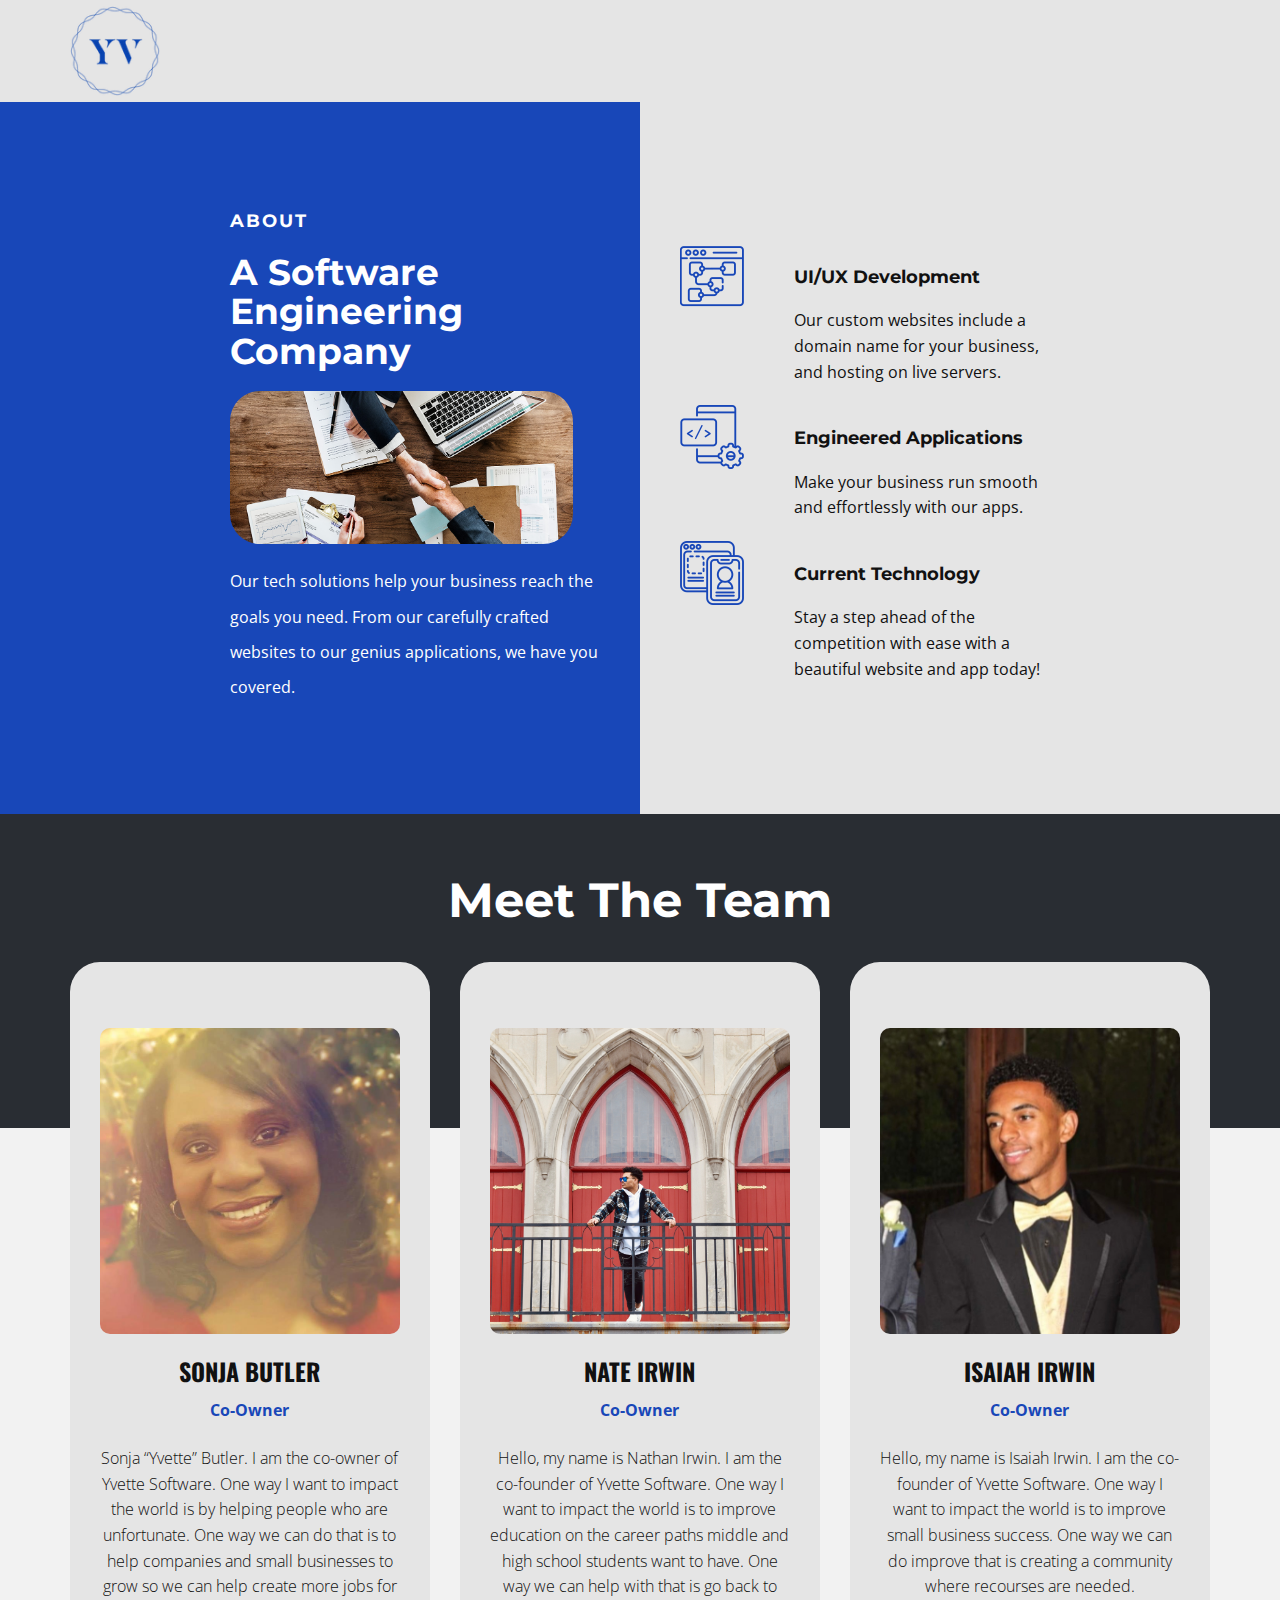
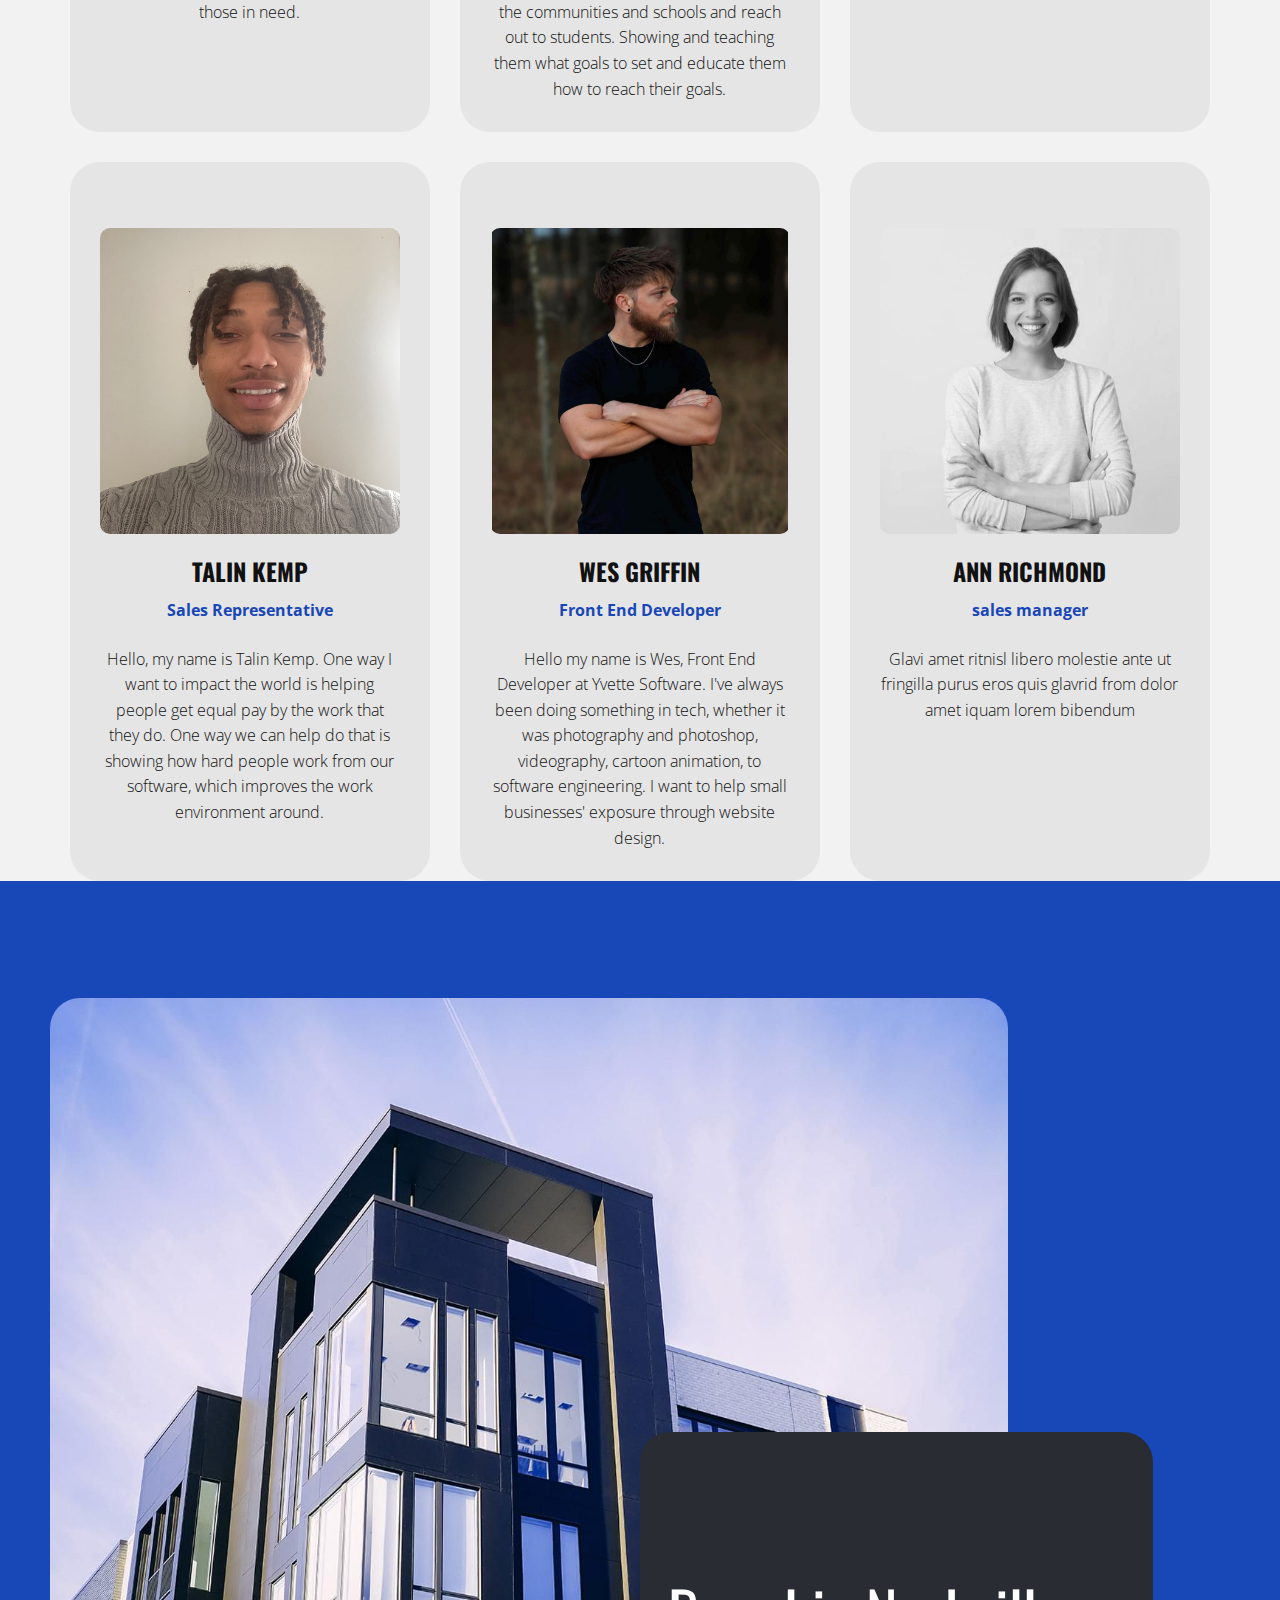
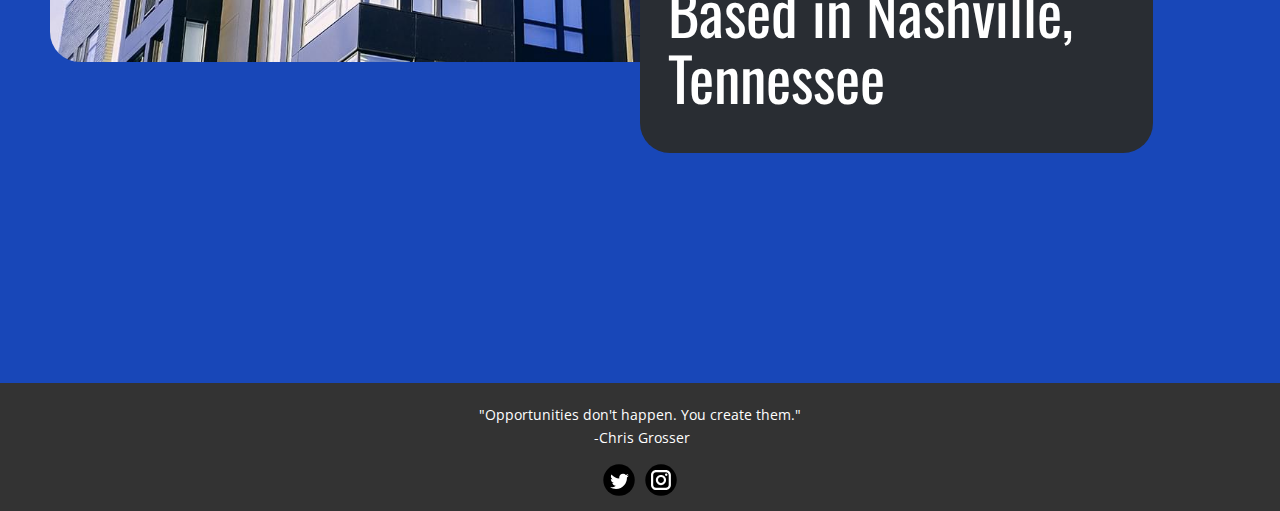
==== About.html @ 7ea48e4f "edit footer" ====
<!DOCTYPE html>
<html style="font-size: 16px" lang="en">
  <head>
    <meta name="viewport" content="width=device-width, initial-scale=1.0" />
    <meta charset="utf-8" />
    <meta
      name="keywords"
      content="01, 02, 03, 04, ​A Founder Branding Agency, Meet The Team
Our Professionals, ​How does startup funding work?, ​Your vision plus our expertise, ​Small Pricing Plan For Your Creative Business, ​Consulting Successes"
    />
    <meta name="description" content="" />
    <title>About</title>
    <link rel="stylesheet" href="nicepage.css" media="screen" />
    <link rel="stylesheet" href="About.css" media="screen" />
    <script
      class="u-script"
      type="text/javascript"
      src="jquery.js"
      defer=""
    ></script>
    <script
      class="u-script"
      type="text/javascript"
      src="nicepage.js"
      defer=""
    ></script>
    <meta name="generator" content="Nicepage 4.20.2, nicepage.com" />
    <link
      id="u-theme-google-font"
      rel="stylesheet"
      href="https://fonts.googleapis.com/css?family=Oswald:200,300,400,500,600,700|Open+Sans:300,300i,400,400i,500,500i,600,600i,700,700i,800,800i"
    />
    <link
      id="u-page-google-font"
      rel="stylesheet"
      href="https://fonts.googleapis.com/css?family=Montserrat:100,100i,200,200i,300,300i,400,400i,500,500i,600,600i,700,700i,800,800i,900,900i|Oswald:200,300,400,500,600,700"
    />

    <script type="application/ld+json">
      {
        "@context": "http://schema.org",
        "@type": "Organization",
        "name": "",
        "sameAs": [
          "https://twitter.com/yvettesoftware",
          "https://instagram.com/yvette.software"
        ]
      }
    </script>
    <meta name="theme-color" content="#1847b8" />
    <meta name="twitter:site" content="@" />
    <meta name="twitter:card" content="summary_large_image" />
    <meta name="twitter:title" content="About" />
    <meta name="twitter:description" content="" />
    <meta property="og:title" content="About" />
    <meta property="og:type" content="website" />
  </head>
  <body class="u-body u-xl-mode" data-lang="en">
    <header
      class="u-clearfix u-grey-10 u-header u-header"
      id="sec-8ac9"
      data-animation-name=""
      data-animation-duration="0"
      data-animation-delay="0"
      data-animation-direction=""
    >
      <div class="u-clearfix u-sheet u-sheet-1">
        <nav class="u-align-left u-menu u-menu-one-level u-offcanvas u-menu-1">
          <div
            class="menu-collapse"
            style="
              font-size: 1rem;
              letter-spacing: 0px;
              text-transform: uppercase;
              font-weight: 500;
            "
          >
            <a
              class="u-button-style u-custom-active-color u-custom-border u-custom-border-color u-custom-hover-color u-custom-left-right-menu-spacing u-custom-padding-bottom u-custom-text-active-color u-custom-text-color u-custom-text-hover-color u-custom-top-bottom-menu-spacing u-nav-link"
              href="#"
              style="padding: 4px 0px; font-size: calc(1em + 8px)"
            >
              <svg
                class="u-svg-link"
                preserveAspectRatio="xMidYMin slice"
                viewBox="0 0 302 302"
                style=""
              >
                <use xlink:href="#svg-5c50"></use>
              </svg>
              <svg
                xmlns="http://www.w3.org/2000/svg"
                xmlns:xlink="http://www.w3.org/1999/xlink"
                version="1.1"
                id="svg-5c50"
                x="0px"
                y="0px"
                viewBox="0 0 302 302"
                style="enable-background: new 0 0 302 302"
                xml:space="preserve"
                class="u-svg-content"
              >
                <g>
                  <rect y="36" width="302" height="30"></rect>
                  <rect y="236" width="302" height="30"></rect>
                  <rect y="136" width="302" height="30"></rect>
                </g>
                <g></g>
                <g></g>
                <g></g>
                <g></g>
                <g></g>
                <g></g>
                <g></g>
                <g></g>
                <g></g>
                <g></g>
                <g></g>
                <g></g>
                <g></g>
                <g></g>
                <g></g>
              </svg>
            </a>
          </div>
          <div class="u-custom-menu u-nav-container">
            <ul class="u-nav u-spacing-2 u-unstyled u-nav-1">
              <li class="u-nav-item">
                <a
                  class="u-active-grey-80 u-button-style u-hover-grey-90 u-nav-link u-text-active-white u-text-grey-90 u-text-hover-white"
                  href="Home.html"
                  style="padding: 10px 20px"
                  >Home</a
                >
              </li>
              <li class="u-nav-item">
                <a
                  class="u-active-grey-80 u-button-style u-hover-grey-90 u-nav-link u-text-active-white u-text-grey-90 u-text-hover-white"
                  href="About.html"
                  style="padding: 10px 20px"
                  >About</a
                >
              </li>
              <li class="u-nav-item">
                <a
                  class="u-active-grey-80 u-button-style u-hover-grey-90 u-nav-link u-text-active-white u-text-grey-90 u-text-hover-white"
                  href="Pricing.html"
                  style="padding: 10px 20px"
                  >Get Started</a
                >
              </li>
              <li class="u-nav-item">
                <a
                  class="u-active-grey-80 u-button-style u-hover-grey-90 u-nav-link u-text-active-white u-text-grey-90 u-text-hover-white"
                  href="Contact.html"
                  style="padding: 10px 20px"
                  >Contact</a
                >
              </li>
            </ul>
          </div>
          <div class="u-custom-menu u-nav-container-collapse">
            <div
              class="u-align-center u-black u-container-style u-inner-container-layout u-opacity u-opacity-95 u-sidenav"
            >
              <div class="u-inner-container-layout u-sidenav-overflow">
                <div class="u-menu-close"></div>
                <ul
                  class="u-align-center u-nav u-popupmenu-items u-unstyled u-nav-2"
                >
                  <li class="u-nav-item">
                    <a class="u-button-style u-nav-link" href="Home.html"
                      >Home</a
                    >
                  </li>
                  <li class="u-nav-item">
                    <a class="u-button-style u-nav-link" href="About.html"
                      >About</a
                    >
                  </li>
                  <li class="u-nav-item">
                    <a class="u-button-style u-nav-link" href="Pricing.html"
                      >Get Started</a
                    >
                  </li>
                  <li class="u-nav-item">
                    <a class="u-button-style u-nav-link" href="Contact.html"
                      >Contact</a
                    >
                  </li>
                </ul>
              </div>
            </div>
            <div class="u-black u-menu-overlay u-opacity u-opacity-70"></div>
          </div>
        </nav>
        <img
          class="u-image u-image-default u-preserve-proportions u-image-1"
          src="images/company-logo_150.png"
          alt=""
          data-image-width="150"
          data-image-height="150"
          data-href="Home.html"
          title="Home"
        />
      </div>
    </header>
    <section
      class="u-align-center u-clearfix u-valign-middle-xs u-section-1"
      id="sec-cb4e"
    >
      <div class="u-clearfix u-expanded-width u-layout-wrap u-layout-wrap-1">
        <div class="u-gutter-0 u-layout">
          <div class="u-layout-row">
            <div
              class="u-align-left u-container-style u-layout-cell u-palette-1-base u-size-30 u-layout-cell-1"
            >
              <div
                class="u-container-layout u-valign-middle-lg u-valign-middle-md u-valign-middle-sm u-valign-middle-xl u-container-layout-1"
              >
                <h5
                  class="u-custom-font u-font-montserrat u-text u-text-default u-text-1"
                >
                  about
                </h5>
                <h2 class="u-custom-font u-font-montserrat u-text u-text-2">
                  A Software Engineering Company
                </h2>
                <img
                  class="u-image u-image-round u-radius-30 u-image-1"
                  src="images/hgghgh.jpg"
                  alt=""
                  data-image-width="1000"
                  data-image-height="722"
                />
                <p class="u-text u-text-default u-text-3">
                  Our tech solutions help your business reach the goals you
                  need. From our carefully crafted websites to our genius
                  applications, we have you covered.
                </p>
              </div>
            </div>
            <div
              class="u-align-left u-container-style u-grey-10 u-layout-cell u-shape-rectangle u-size-30 u-layout-cell-2"
            >
              <div
                class="u-container-layout u-valign-middle u-container-layout-2"
              >
                <div class="u-expanded-width u-list u-list-1">
                  <div class="u-repeater u-repeater-1">
                    <div
                      class="u-align-left u-container-style u-list-item u-repeater-item u-shape-rectangle u-list-item-1"
                    >
                      <div
                        class="u-container-layout u-similar-container u-container-layout-3"
                      >
                        <span
                          class="u-file-icon u-icon u-text-palette-1-base u-icon-1"
                          ><img src="images/1548686-ed65bf33.png" alt=""
                        /></span>
                        <h6
                          class="u-custom-font u-font-montserrat u-text u-text-4"
                        >
                          UI/UX Development
                        </h6>
                        <p class="u-text u-text-5">
                          Our custom websites include a domain name for your
                          business, and hosting on live servers.
                        </p>
                      </div>
                    </div>
                    <div
                      class="u-align-left u-container-style u-list-item u-repeater-item u-shape-rectangle u-list-item-2"
                    >
                      <div
                        class="u-container-layout u-similar-container u-container-layout-4"
                      >
                        <span
                          class="u-file-icon u-icon u-text-palette-1-base u-icon-2"
                          ><img src="images/1688519-86ae4a21.png" alt=""
                        /></span>
                        <h6
                          class="u-custom-font u-font-montserrat u-text u-text-6"
                        >
                          Engineered Applications
                        </h6>
                        <p class="u-text u-text-7">
                          Make your business run smooth and effortlessly with
                          our apps.
                        </p>
                      </div>
                    </div>
                    <div
                      class="u-align-left u-container-style u-list-item u-repeater-item u-shape-rectangle u-list-item-3"
                    >
                      <div
                        class="u-container-layout u-similar-container u-container-layout-5"
                      >
                        <span
                          class="u-file-icon u-icon u-text-palette-1-base u-icon-3"
                          ><img src="images/4365874-80e2394f.png" alt=""
                        /></span>
                        <h6
                          class="u-custom-font u-font-montserrat u-text u-text-8"
                        >
                          Current Technology
                        </h6>
                        <p class="u-text u-text-9">
                          Stay a step ahead of the competition with ease with a
                          beautiful website and app today!
                        </p>
                      </div>
                    </div>
                  </div>
                </div>
              </div>
            </div>
          </div>
        </div>
      </div>
    </section>
    <section
      class="u-align-center u-clearfix u-grey-5 u-section-2"
      id="carousel_2aaf"
    >
      <div
        class="u-expanded-width u-palette-5-dark-3 u-shape u-shape-rectangle u-shape-1"
      ></div>
      <h2
        class="u-custom-font u-font-montserrat u-text u-text-body-alt-color u-text-default u-text-1"
      >
        Meet The Team<br />
      </h2>
      <div class="u-list u-list-1">
        <div class="u-repeater u-repeater-1">
          <div
            class="u-align-center u-container-style u-grey-10 u-list-item u-radius-30 u-repeater-item u-shape-round u-list-item-1"
          >
            <div
              class="u-container-layout u-similar-container u-container-layout-1"
            >
              <img
                alt=""
                class="u-expanded-width u-image u-image-round u-radius-10 u-image-1"
                data-image-width="779"
                data-image-height="887"
                src="images/IMG_0289.jpg"
              />
              <h3
                class="u-custom-font u-font-oswald u-text u-text-2"
                data-animation-name=""
                data-animation-duration="0"
                data-animation-delay="0"
                data-animation-direction=""
              >
                Sonja Butler
              </h3>
              <p class="u-text u-text-palette-1-base u-text-3">Co-Owner</p>
              <p class="u-text u-text-4">
                Sonja “Yvette” Butler. I am the co-owner of Yvette Software. One
                way I want to impact the world is by helping people who are
                unfortunate. One way we can do that is to help companies and
                small businesses to grow so we can help create more jobs for
                those in need.
              </p>
            </div>
          </div>
          <div
            class="u-align-center u-container-style u-grey-10 u-list-item u-radius-30 u-repeater-item u-shape-round u-list-item-2"
          >
            <div
              class="u-container-layout u-similar-container u-container-layout-2"
            >
              <img
                alt=""
                class="u-expanded-width u-image u-image-round u-radius-10 u-image-2"
                src="images/AR1_0730_Original.jpeg"
                data-image-width="4636"
                data-image-height="3998"
              />
              <h3
                class="u-custom-font u-font-oswald u-text u-text-5"
                data-animation-name=""
                data-animation-duration="0"
                data-animation-delay="0"
                data-animation-direction=""
              >
                Nate irwin
              </h3>
              <p class="u-text u-text-palette-1-base u-text-6">Co-Owner</p>
              <p class="u-text u-text-7">
                Hello, my name is Nathan Irwin. I am the co-founder of Yvette
                Software. One way I want to impact the world is to improve
                education on the career paths middle and high school students
                want to have. One way we can help with that is go back to the
                communities and schools and reach out to students. Showing and
                teaching them what goals to set and educate them how to reach
                their goals.
              </p>
            </div>
          </div>
          <div
            class="u-align-center u-container-style u-grey-10 u-list-item u-radius-30 u-repeater-item u-shape-round u-list-item-3"
          >
            <div
              class="u-container-layout u-similar-container u-container-layout-3"
            >
              <img
                alt=""
                class="u-expanded-width u-image u-image-round u-radius-10 u-image-3"
                src="images/IMG_7979.jpeg"
                data-image-width="640"
                data-image-height="678"
              />
              <h3
                class="u-custom-font u-font-oswald u-text u-text-8"
                data-animation-name=""
                data-animation-duration="0"
                data-animation-delay="0"
                data-animation-direction=""
              >
                Isaiah Irwin
              </h3>
              <p class="u-text u-text-palette-1-base u-text-9">Co-Owner</p>
              <p class="u-text u-text-10">
                Hello, my name is Isaiah Irwin. I am the co-founder of Yvette
                Software. One way I want to impact the world is to improve small
                business success. One way we can do improve that is creating a
                community where recourses are needed.
              </p>
            </div>
          </div>
          <div
            class="u-align-center u-container-style u-grey-10 u-list-item u-radius-30 u-repeater-item u-shape-round u-list-item-4"
          >
            <div
              class="u-container-layout u-similar-container u-container-layout-4"
            >
              <img
                alt=""
                class="u-expanded-width u-image u-image-round u-radius-10 u-image-4"
                data-image-width="2316"
                data-image-height="3088"
                src="images/IMG_1972.jpeg"
              />
              <h3
                class="u-custom-font u-font-oswald u-text u-text-11"
                data-animation-name=""
                data-animation-duration="0"
                data-animation-delay="0"
                data-animation-direction=""
              >
                Talin Kemp
              </h3>
              <p class="u-text u-text-palette-1-base u-text-12">
                Sales Representative
              </p>
              <p class="u-text u-text-13">
                Hello, my name is Talin Kemp. One way I want to impact the world
                is helping people get equal pay by the work that they do. One
                way we can help do that is showing how hard people work from our
                software, which improves the work environment around.
              </p>
            </div>
          </div>
          <div
            class="u-align-center u-container-style u-grey-10 u-list-item u-radius-30 u-repeater-item u-shape-round u-list-item-5"
          >
            <div
              class="u-container-layout u-similar-container u-container-layout-5"
            >
              <img
                alt=""
                class="u-expanded-width u-image u-image-contain u-image-round u-radius-10 u-image-5"
                src="images/IMG_8141.jpg"
                data-image-width="1048"
                data-image-height="1080"
              />
              <h3
                class="u-custom-font u-font-oswald u-text u-text-14"
                data-animation-name=""
                data-animation-duration="0"
                data-animation-delay="0"
                data-animation-direction=""
              >
                Wes Griffin
              </h3>
              <p class="u-text u-text-palette-1-base u-text-15">
                Front End Developer
              </p>
              <p class="u-text u-text-16">
                Hello my name is Wes, Front End Developer at Yvette Software.
                I've always<br />
                been doing something in tech, whether it was photography and
                photoshop,<br />
                videography, cartoon animation, to software engineering. I want
                to help small businesses' exposure through website design.
              </p>
            </div>
          </div>
          <div
            class="u-align-center u-container-style u-grey-10 u-list-item u-radius-30 u-repeater-item u-shape-round u-list-item-6"
          >
            <div
              class="u-container-layout u-similar-container u-container-layout-6"
            >
              <img
                alt=""
                class="u-expanded-width u-image u-image-round u-radius-10 u-image-6"
                src="images/fff.jpg"
                data-image-width="404"
                data-image-height="404"
              />
              <h3
                class="u-custom-font u-font-oswald u-text u-text-17"
                data-animation-name=""
                data-animation-duration="0"
                data-animation-delay="0"
                data-animation-direction=""
              >
                Ann Richmond
              </h3>
              <p class="u-text u-text-palette-1-base u-text-18">
                sales manager
              </p>
              <p class="u-text u-text-19">
                Glavi amet ritnisl libero molestie ante ut fringilla purus eros
                quis glavrid from dolor amet iquam lorem bibendum
              </p>
            </div>
          </div>
        </div>
      </div>
    </section>
    <section
      class="u-clearfix u-palette-1-base u-valign-middle-xs u-section-3"
      id="carousel_7715"
    >
      <div
        class="u-expanded-width u-palette-1-base u-shape u-shape-rectangle u-shape-1"
      ></div>
      <img
        src="images/rrer.jpg"
        class="u-align-left u-image u-image-round u-radius-30 u-image-1"
        data-image-width="1350"
        data-image-height="900"
      />
      <div
        class="u-align-left u-container-style u-group u-palette-5-dark-3 u-radius-30 u-shape-round u-group-1"
      >
        <div class="u-container-layout u-container-layout-1">
          <h2 class="u-text u-text-1">Based in Nashville, Tennessee</h2>
        </div>
      </div>
    </section>

    <footer
      class="u-align-center u-clearfix u-footer u-grey-80"
      id="sec-60e0"
      data-animation-name=""
      data-animation-duration="0"
      data-animation-delay="0"
      data-animation-direction=""
    >
      <div class="u-clearfix u-sheet u-sheet-1">
        <p
          class="u-align-center-xl u-small-text u-text u-text-variant u-text-1"
        >
          "Opportunities don't happen. You create them."<br />&nbsp;-Chris
          Grosser
        </p>
        <div
          class="u-align-center u-social-icons u-spacing-10 u-social-icons-1"
        >
          <a
            class="u-social-url"
            title="twitter"
            target="_blank"
            href="https://twitter.com/yvettesoftware"
            ><span
              class="u-icon u-social-icon u-social-twitter u-text-black u-icon-1"
              ><svg
                class="u-svg-link"
                preserveAspectRatio="xMidYMin slice"
                viewBox="0 0 112 112"
                style=""
              >
                <use xlink:href="#svg-52f8"></use></svg
              ><svg
                class="u-svg-content"
                viewBox="0 0 112 112"
                x="0"
                y="0"
                id="svg-52f8"
              >
                <circle
                  fill="currentColor"
                  class="st0"
                  cx="56.1"
                  cy="56.1"
                  r="55"
                ></circle>
                <path
                  fill="#FFFFFF"
                  d="M83.8,47.3c0,0.6,0,1.2,0,1.7c0,17.7-13.5,38.2-38.2,38.2C38,87.2,31,85,25,81.2c1,0.1,2.1,0.2,3.2,0.2
c6.3,0,12.1-2.1,16.7-5.7c-5.9-0.1-10.8-4-12.5-9.3c0.8,0.2,1.7,0.2,2.5,0.2c1.2,0,2.4-0.2,3.5-0.5c-6.1-1.2-10.8-6.7-10.8-13.1
c0-0.1,0-0.1,0-0.2c1.8,1,3.9,1.6,6.1,1.7c-3.6-2.4-6-6.5-6-11.2c0-2.5,0.7-4.8,1.8-6.7c6.6,8.1,16.5,13.5,27.6,14
c-0.2-1-0.3-2-0.3-3.1c0-7.4,6-13.4,13.4-13.4c3.9,0,7.3,1.6,9.8,4.2c3.1-0.6,5.9-1.7,8.5-3.3c-1,3.1-3.1,5.8-5.9,7.4
c2.7-0.3,5.3-1,7.7-2.1C88.7,43,86.4,45.4,83.8,47.3z"
                ></path></svg
            ></span>
          </a>
          <a
            class="u-social-url"
            title="instagram"
            target="_blank"
            href="https://instagram.com/yvette.software"
            ><span
              class="u-icon u-social-icon u-social-instagram u-text-black u-icon-2"
              ><svg
                class="u-svg-link"
                preserveAspectRatio="xMidYMin slice"
                viewBox="0 0 112 112"
                style=""
              >
                <use xlink:href="#svg-cacc"></use></svg
              ><svg
                class="u-svg-content"
                viewBox="0 0 112 112"
                x="0"
                y="0"
                id="svg-cacc"
              >
                <circle fill="currentColor" cx="56.1" cy="56.1" r="55"></circle>
                <path
                  fill="#FFFFFF"
                  d="M55.9,38.2c-9.9,0-17.9,8-17.9,17.9C38,66,46,74,55.9,74c9.9,0,17.9-8,17.9-17.9C73.8,46.2,65.8,38.2,55.9,38.2
z M55.9,66.4c-5.7,0-10.3-4.6-10.3-10.3c-0.1-5.7,4.6-10.3,10.3-10.3c5.7,0,10.3,4.6,10.3,10.3C66.2,61.8,61.6,66.4,55.9,66.4z"
                ></path>
                <path
                  fill="#FFFFFF"
                  d="M74.3,33.5c-2.3,0-4.2,1.9-4.2,4.2s1.9,4.2,4.2,4.2s4.2-1.9,4.2-4.2S76.6,33.5,74.3,33.5z"
                ></path>
                <path
                  fill="#FFFFFF"
                  d="M73.1,21.3H38.6c-9.7,0-17.5,7.9-17.5,17.5v34.5c0,9.7,7.9,17.6,17.5,17.6h34.5c9.7,0,17.5-7.9,17.5-17.5V38.8
C90.6,29.1,82.7,21.3,73.1,21.3z M83,73.3c0,5.5-4.5,9.9-9.9,9.9H38.6c-5.5,0-9.9-4.5-9.9-9.9V38.8c0-5.5,4.5-9.9,9.9-9.9h34.5
c5.5,0,9.9,4.5,9.9,9.9V73.3z"
                ></path></svg
            ></span>
          </a>
        </div>
      </div>
    </footer>
  </body>
</html>
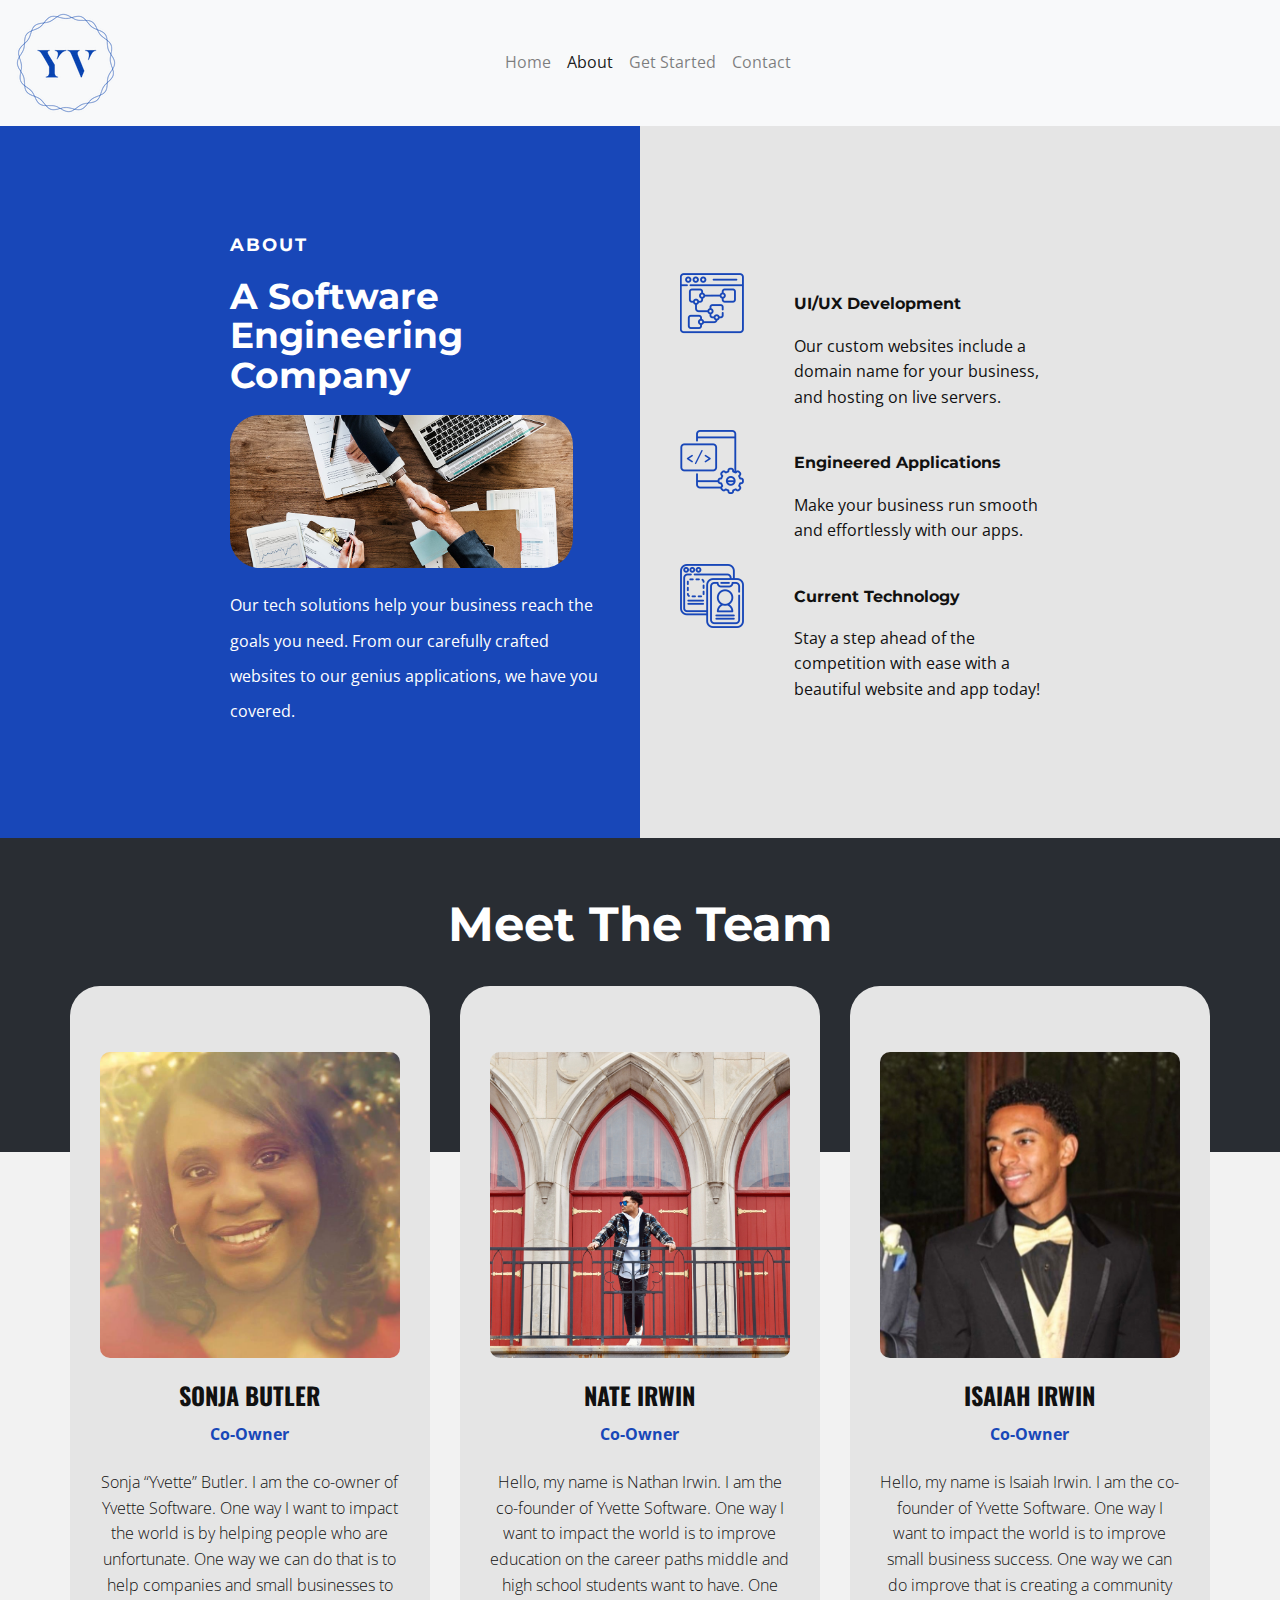
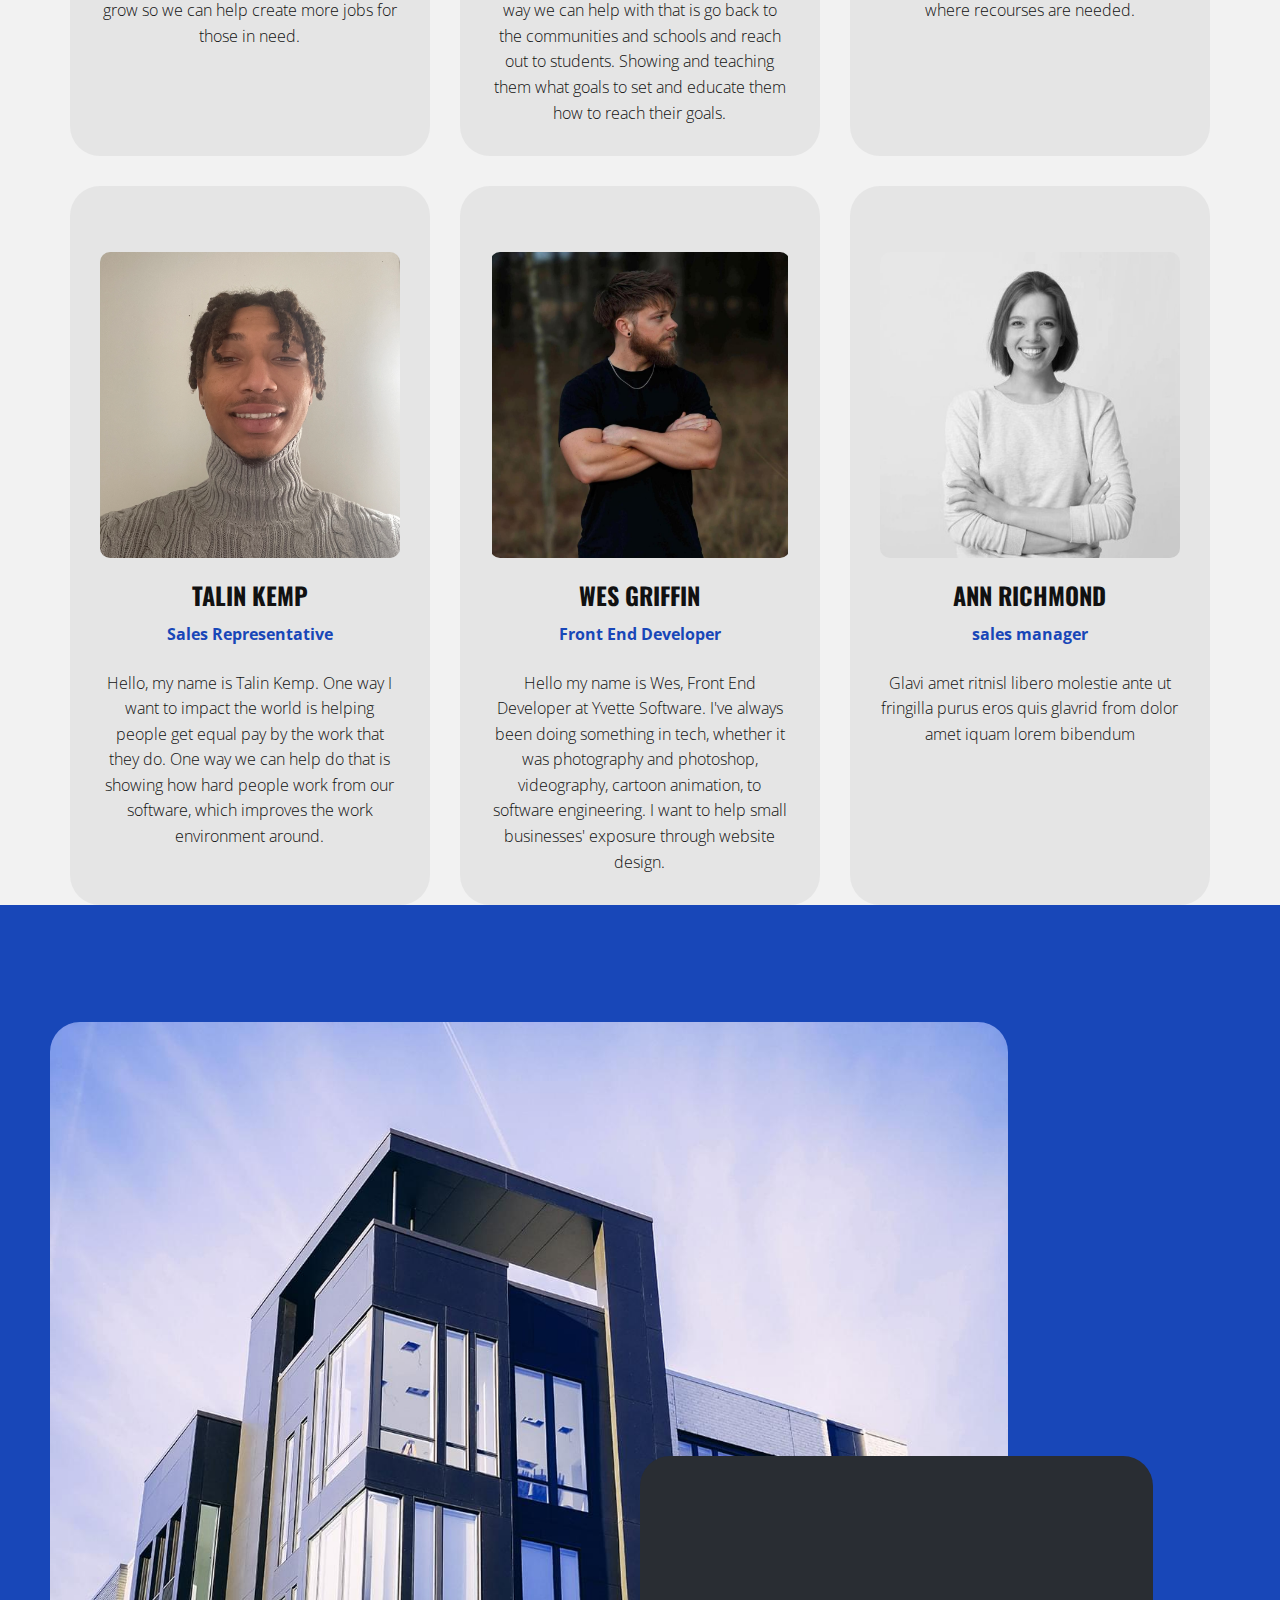
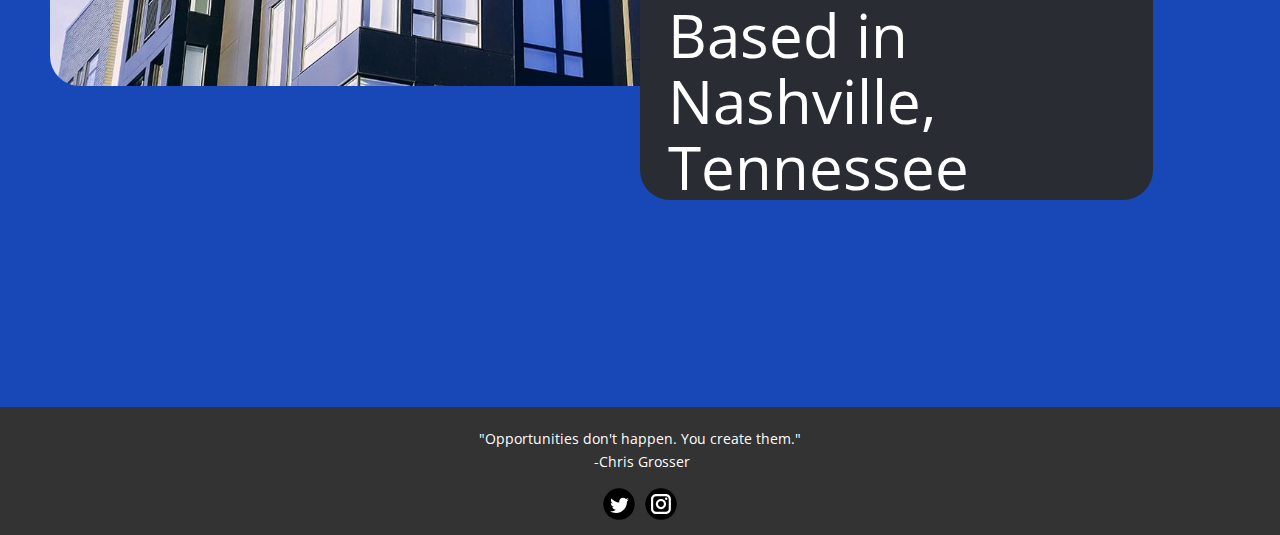
==== commit af5a9004: "navbar" ====
--- a/About.html
+++ b/About.html
@@ -54,157 +54,42 @@
     <meta name="twitter:description" content="" />
     <meta property="og:title" content="About" />
     <meta property="og:type" content="website" />
+    <link
+      rel="stylesheet"
+      href="https://cdn.jsdelivr.net/npm/bootstrap@4.0.0/dist/css/bootstrap.min.css"
+      integrity="sha384-Gn5384xqQ1aoWXA+058RXPxPg6fy4IWvTNh0E263XmFcJlSAwiGgFAW/dAiS6JXm"
+      crossorigin="anonymous"
+    />
   </head>
   <body class="u-body u-xl-mode" data-lang="en">
-    <header
-      class="u-clearfix u-grey-10 u-header u-header"
-      id="sec-8ac9"
-      data-animation-name=""
-      data-animation-duration="0"
-      data-animation-delay="0"
-      data-animation-direction=""
-    >
-      <div class="u-clearfix u-sheet u-sheet-1">
-        <nav class="u-align-left u-menu u-menu-one-level u-offcanvas u-menu-1">
-          <div
-            class="menu-collapse"
-            style="
-              font-size: 1rem;
-              letter-spacing: 0px;
-              text-transform: uppercase;
-              font-weight: 500;
-            "
-          >
-            <a
-              class="u-button-style u-custom-active-color u-custom-border u-custom-border-color u-custom-hover-color u-custom-left-right-menu-spacing u-custom-padding-bottom u-custom-text-active-color u-custom-text-color u-custom-text-hover-color u-custom-top-bottom-menu-spacing u-nav-link"
-              href="#"
-              style="padding: 4px 0px; font-size: calc(1em + 8px)"
-            >
-              <svg
-                class="u-svg-link"
-                preserveAspectRatio="xMidYMin slice"
-                viewBox="0 0 302 302"
-                style=""
-              >
-                <use xlink:href="#svg-5c50"></use>
-              </svg>
-              <svg
-                xmlns="http://www.w3.org/2000/svg"
-                xmlns:xlink="http://www.w3.org/1999/xlink"
-                version="1.1"
-                id="svg-5c50"
-                x="0px"
-                y="0px"
-                viewBox="0 0 302 302"
-                style="enable-background: new 0 0 302 302"
-                xml:space="preserve"
-                class="u-svg-content"
-              >
-                <g>
-                  <rect y="36" width="302" height="30"></rect>
-                  <rect y="236" width="302" height="30"></rect>
-                  <rect y="136" width="302" height="30"></rect>
-                </g>
-                <g></g>
-                <g></g>
-                <g></g>
-                <g></g>
-                <g></g>
-                <g></g>
-                <g></g>
-                <g></g>
-                <g></g>
-                <g></g>
-                <g></g>
-                <g></g>
-                <g></g>
-                <g></g>
-                <g></g>
-              </svg>
-            </a>
-          </div>
-          <div class="u-custom-menu u-nav-container">
-            <ul class="u-nav u-spacing-2 u-unstyled u-nav-1">
-              <li class="u-nav-item">
-                <a
-                  class="u-active-grey-80 u-button-style u-hover-grey-90 u-nav-link u-text-active-white u-text-grey-90 u-text-hover-white"
-                  href="Home.html"
-                  style="padding: 10px 20px"
-                  >Home</a
-                >
-              </li>
-              <li class="u-nav-item">
-                <a
-                  class="u-active-grey-80 u-button-style u-hover-grey-90 u-nav-link u-text-active-white u-text-grey-90 u-text-hover-white"
-                  href="About.html"
-                  style="padding: 10px 20px"
-                  >About</a
-                >
-              </li>
-              <li class="u-nav-item">
-                <a
-                  class="u-active-grey-80 u-button-style u-hover-grey-90 u-nav-link u-text-active-white u-text-grey-90 u-text-hover-white"
-                  href="Pricing.html"
-                  style="padding: 10px 20px"
-                  >Get Started</a
-                >
-              </li>
-              <li class="u-nav-item">
-                <a
-                  class="u-active-grey-80 u-button-style u-hover-grey-90 u-nav-link u-text-active-white u-text-grey-90 u-text-hover-white"
-                  href="Contact.html"
-                  style="padding: 10px 20px"
-                  >Contact</a
-                >
-              </li>
-            </ul>
-          </div>
-          <div class="u-custom-menu u-nav-container-collapse">
-            <div
-              class="u-align-center u-black u-container-style u-inner-container-layout u-opacity u-opacity-95 u-sidenav"
-            >
-              <div class="u-inner-container-layout u-sidenav-overflow">
-                <div class="u-menu-close"></div>
-                <ul
-                  class="u-align-center u-nav u-popupmenu-items u-unstyled u-nav-2"
-                >
-                  <li class="u-nav-item">
-                    <a class="u-button-style u-nav-link" href="Home.html"
-                      >Home</a
-                    >
-                  </li>
-                  <li class="u-nav-item">
-                    <a class="u-button-style u-nav-link" href="About.html"
-                      >About</a
-                    >
-                  </li>
-                  <li class="u-nav-item">
-                    <a class="u-button-style u-nav-link" href="Pricing.html"
-                      >Get Started</a
-                    >
-                  </li>
-                  <li class="u-nav-item">
-                    <a class="u-button-style u-nav-link" href="Contact.html"
-                      >Contact</a
-                    >
-                  </li>
-                </ul>
-              </div>
-            </div>
-            <div class="u-black u-menu-overlay u-opacity u-opacity-70"></div>
-          </div>
-        </nav>
-        <img
-          class="u-image u-image-default u-preserve-proportions u-image-1"
-          src="images/company-logo_150.png"
-          alt=""
-          data-image-width="150"
-          data-image-height="150"
-          data-href="Home.html"
-          title="Home"
-        />
+    <nav class="navbar navbar-expand-lg navbar-light bg-light">
+      <a class="navbar-brand" href="#"
+        ><img src="images/company-logo_150.png"
+      /></a>
+      <button
+        class="navbar-toggler"
+        type="button"
+        data-toggle="collapse"
+        data-target="#navbarNavAltMarkup"
+        aria-controls="navbarNavAltMarkup"
+        aria-expanded="false"
+        aria-label="Toggle navigation"
+      >
+        <span class="navbar-toggler-icon"></span>
+      </button>
+      <div
+        class="collapse navbar-collapse justify-content-md-center"
+        id="navbarNavAltMarkup"
+        style="margin-right: 100px"
+      >
+        <div class="navbar-nav">
+          <a class="nav-item nav-link" href="./Home.html">Home</a>
+          <a class="nav-item nav-link active" href="./About.html">About</a>
+          <a class="nav-item nav-link" href="./Pricing.html">Get Started</a>
+          <a class="nav-item nav-link" href="./Contact.html">Contact</a>
+        </div>
       </div>
-    </header>
+    </nav>
     <section
       class="u-align-center u-clearfix u-valign-middle-xs u-section-1"
       id="sec-cb4e"
@@ -652,5 +537,20 @@
         </div>
       </div>
     </footer>
+    <script
+      src="https://code.jquery.com/jquery-3.2.1.slim.min.js"
+      integrity="sha384-KJ3o2DKtIkvYIK3UENzmM7KCkRr/rE9/Qpg6aAZGJwFDMVNA/GpGFF93hXpG5KkN"
+      crossorigin="anonymous"
+    ></script>
+    <script
+      src="https://cdn.jsdelivr.net/npm/popper.js@1.12.9/dist/umd/popper.min.js"
+      integrity="sha384-ApNbgh9B+Y1QKtv3Rn7W3mgPxhU9K/ScQsAP7hUibX39j7fakFPskvXusvfa0b4Q"
+      crossorigin="anonymous"
+    ></script>
+    <script
+      src="https://cdn.jsdelivr.net/npm/bootstrap@4.0.0/dist/js/bootstrap.min.js"
+      integrity="sha384-JZR6Spejh4U02d8jOt6vLEHfe/JQGiRRSQQxSfFWpi1MquVdAyjUar5+76PVCmYl"
+      crossorigin="anonymous"
+    ></script>
   </body>
 </html>
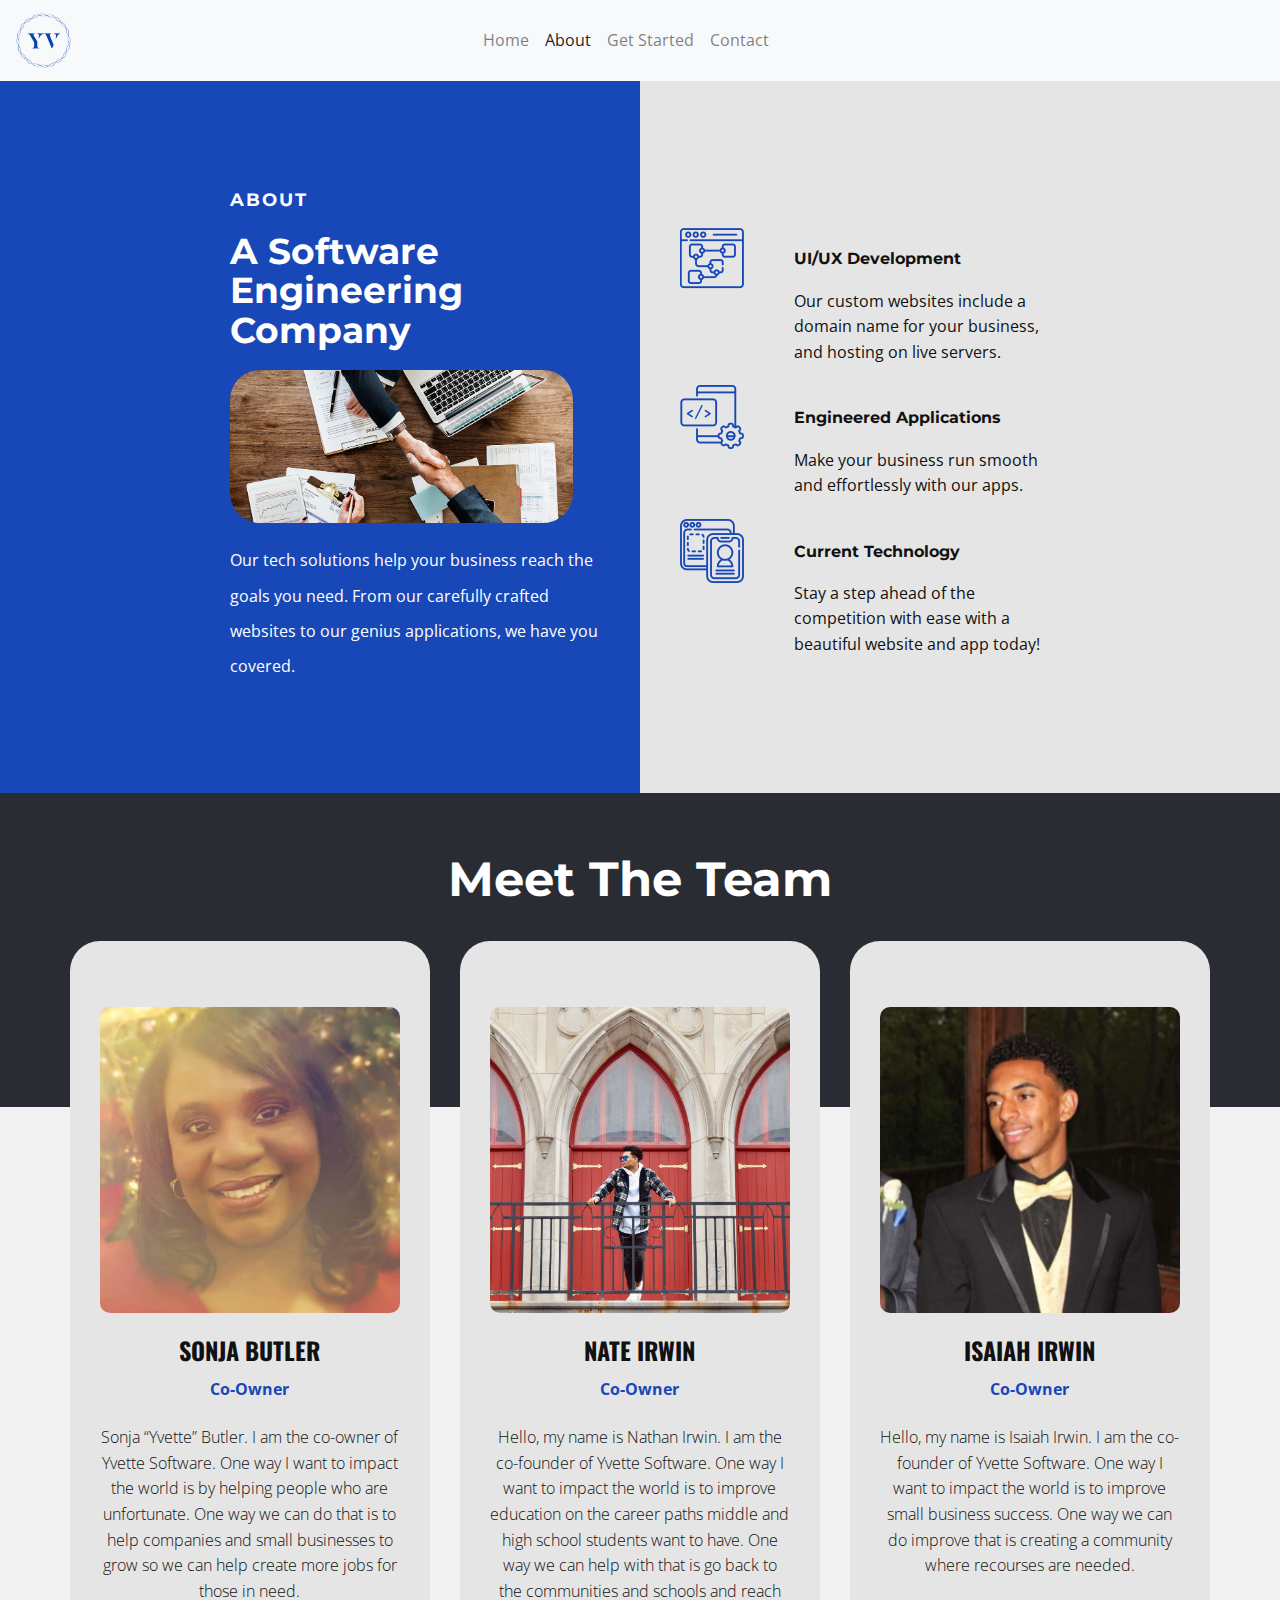
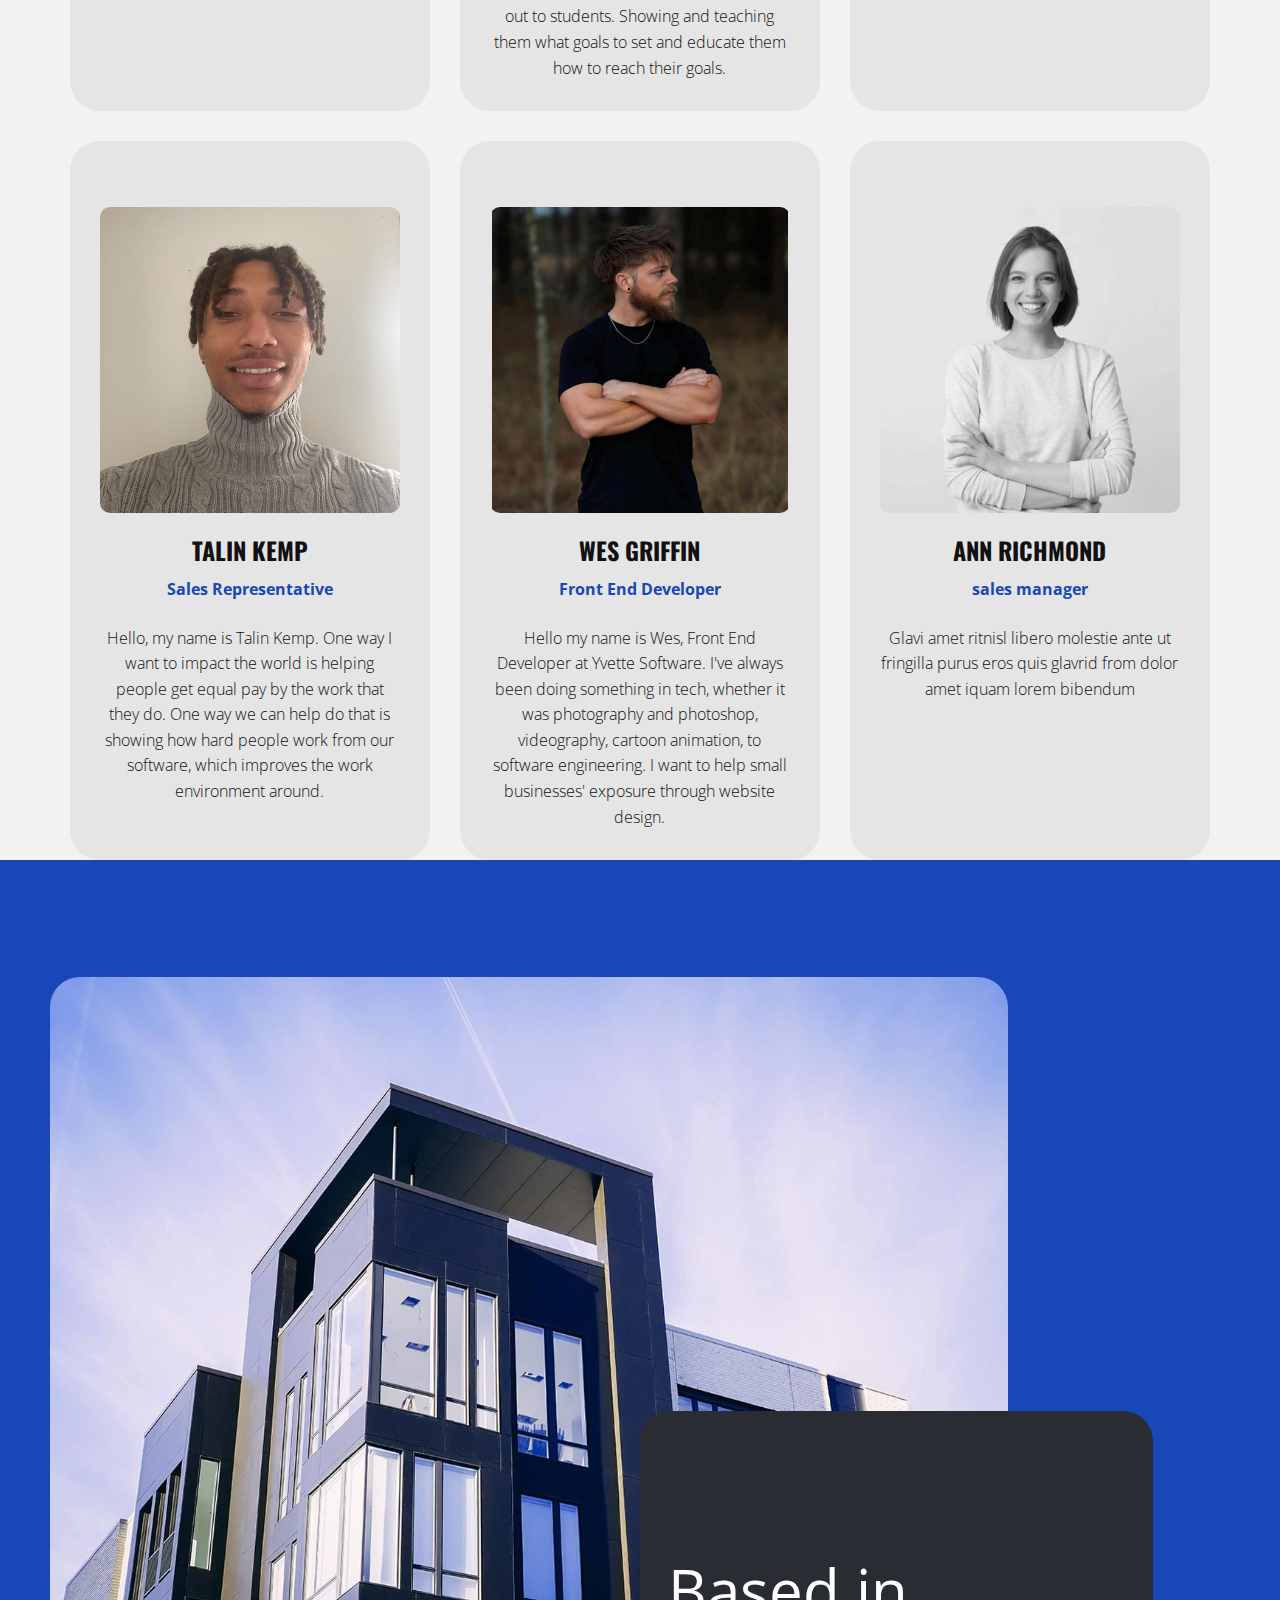
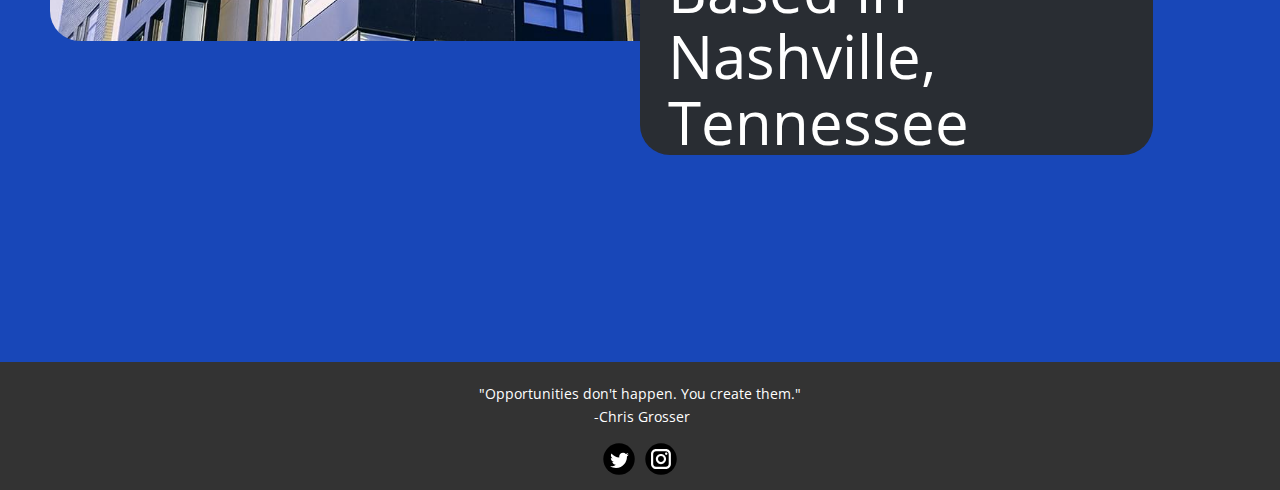
==== commit 18dbc857: "smaller nav logo" ====
--- a/About.html
+++ b/About.html
@@ -63,8 +63,8 @@
   </head>
   <body class="u-body u-xl-mode" data-lang="en">
     <nav class="navbar navbar-expand-lg navbar-light bg-light">
-      <a class="navbar-brand" href="#"
-        ><img src="images/company-logo_150.png"
+      <a class="navbar-brand" href="./Home.html"
+        ><img src="images/company-logo_150.png" style="width: 55px"
       /></a>
       <button
         class="navbar-toggler"
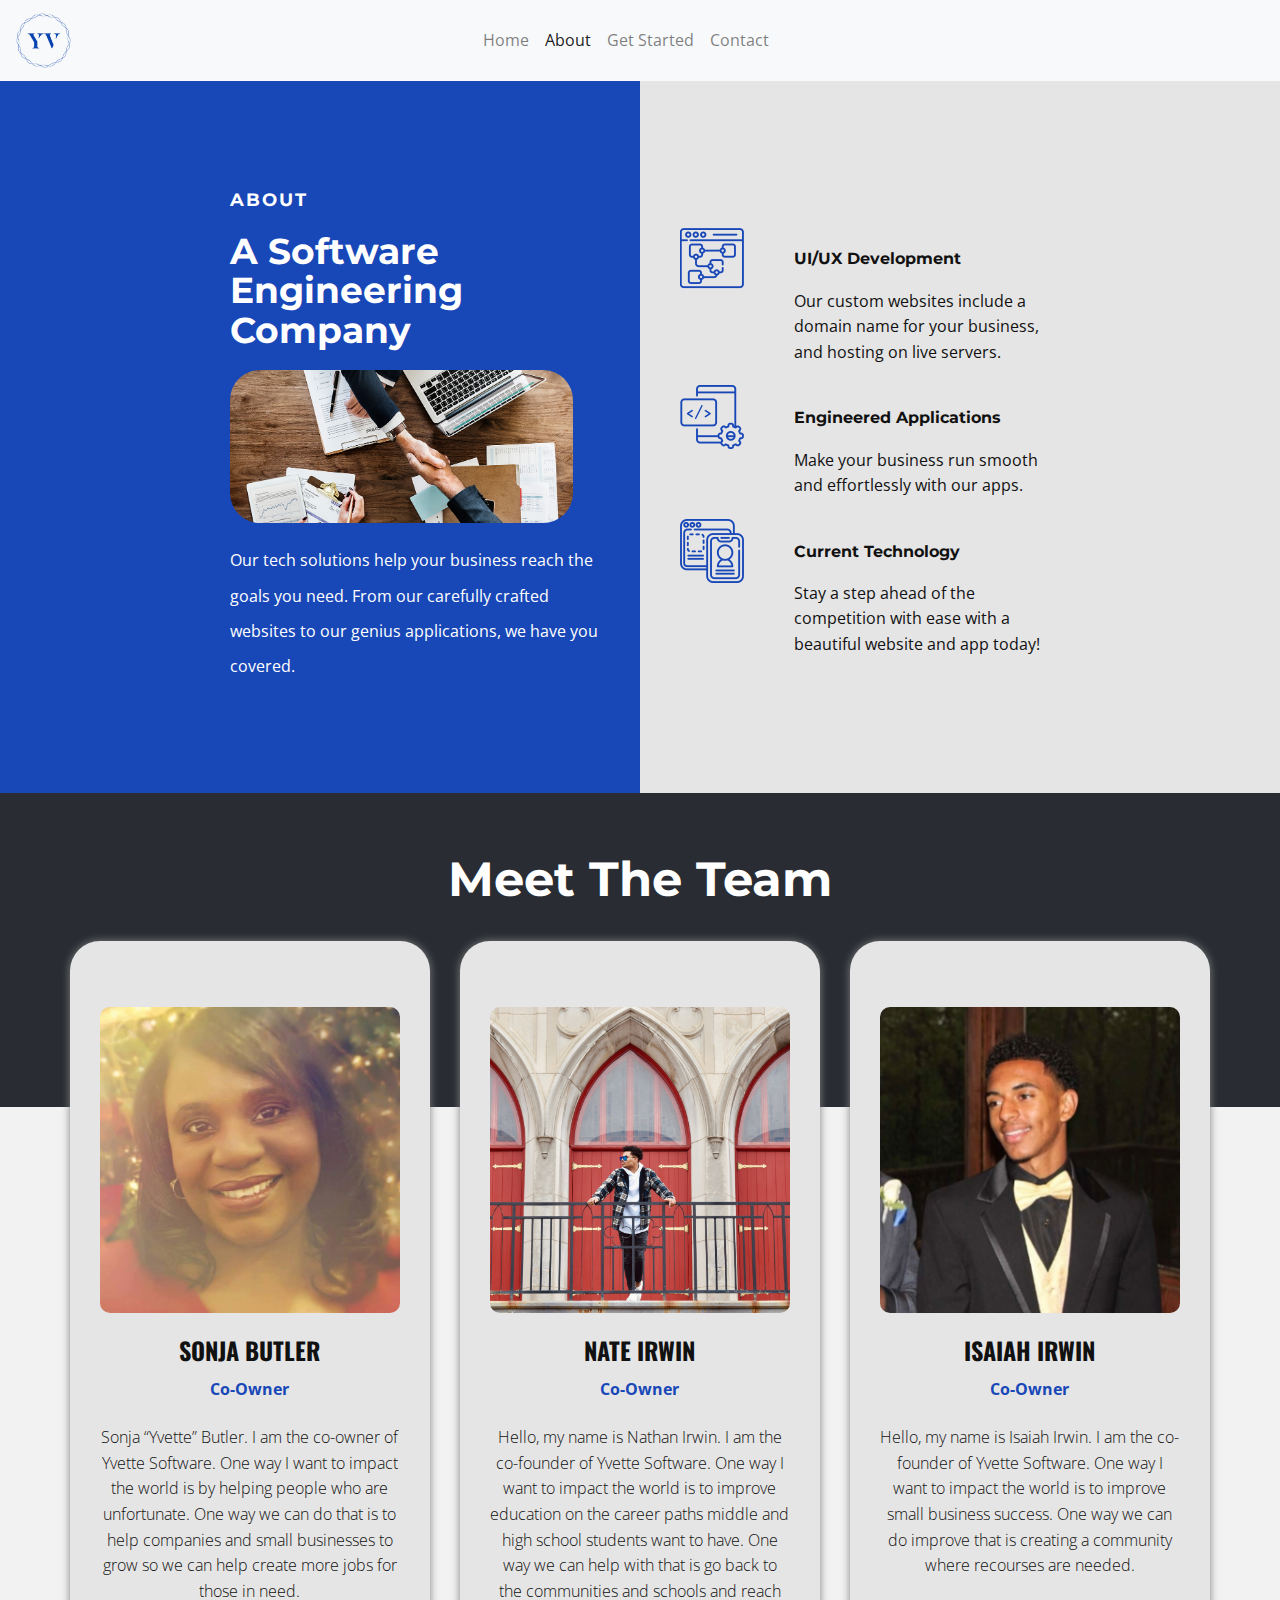
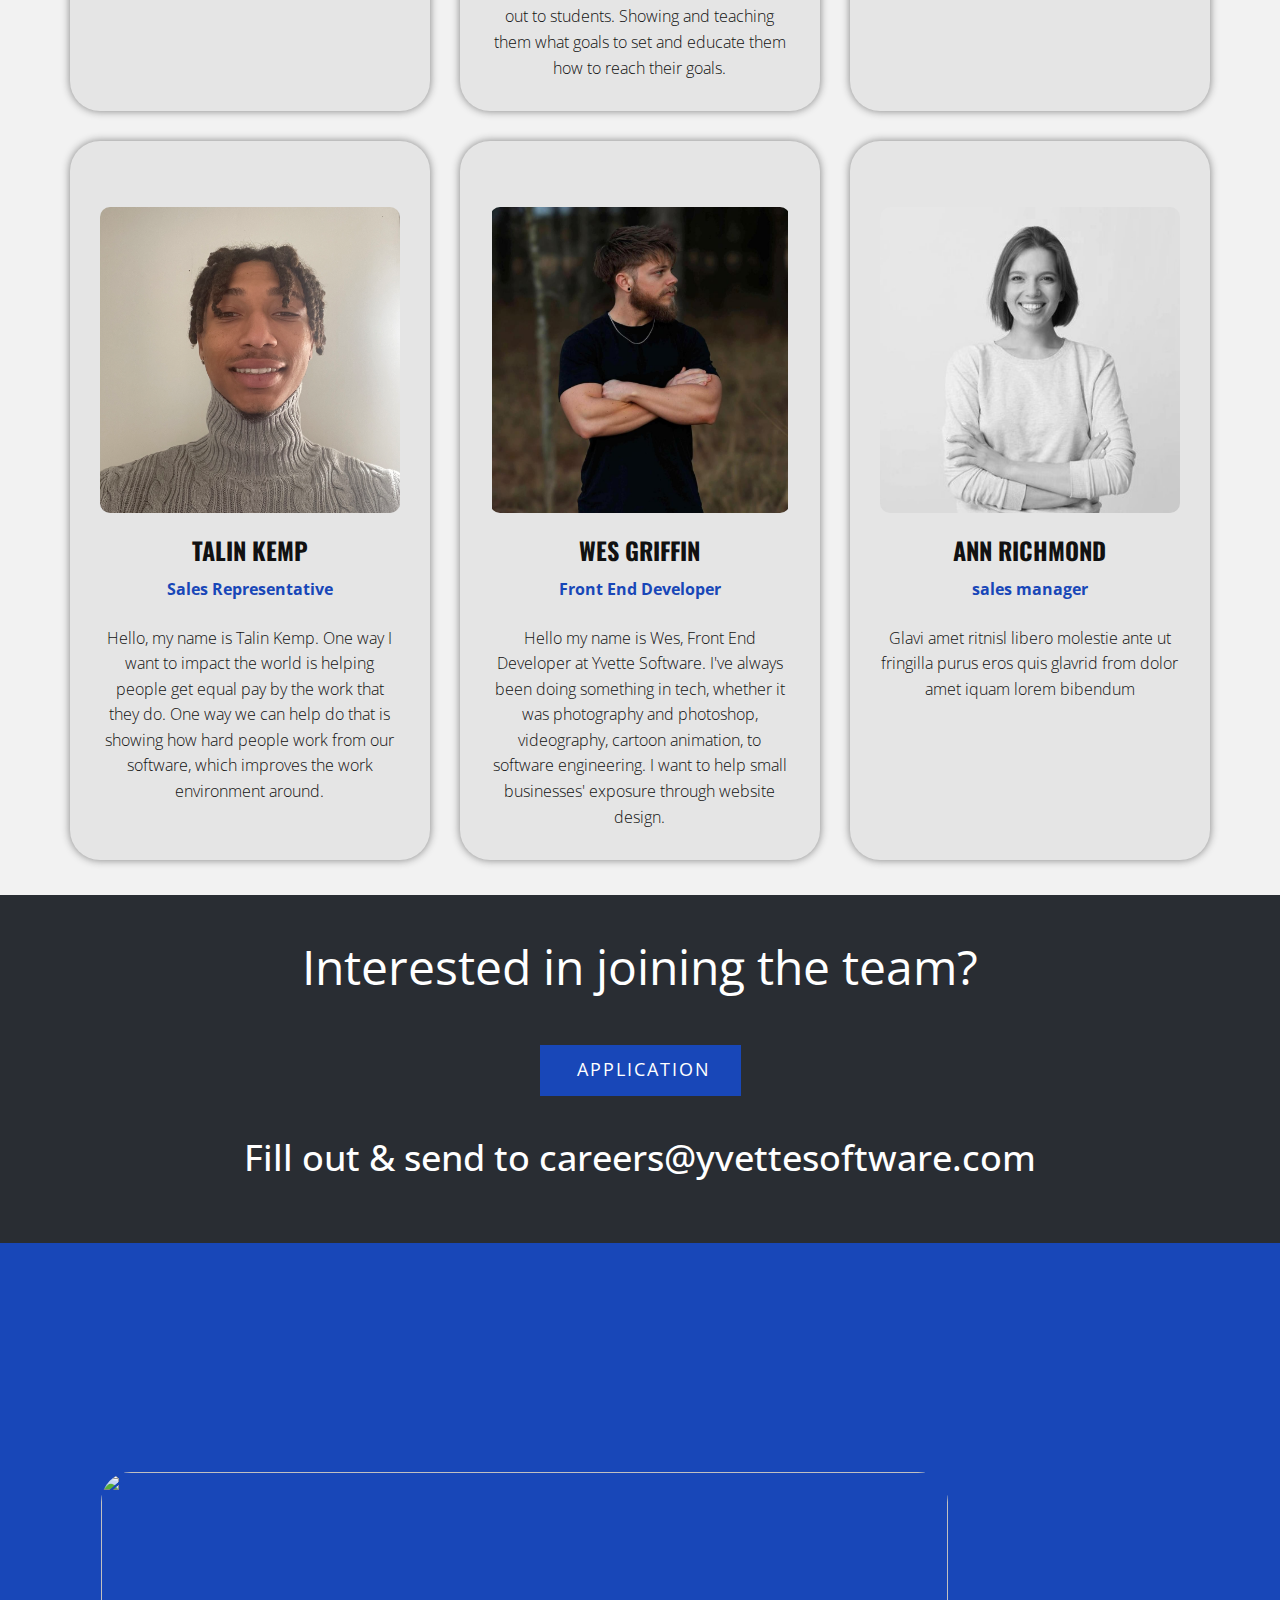
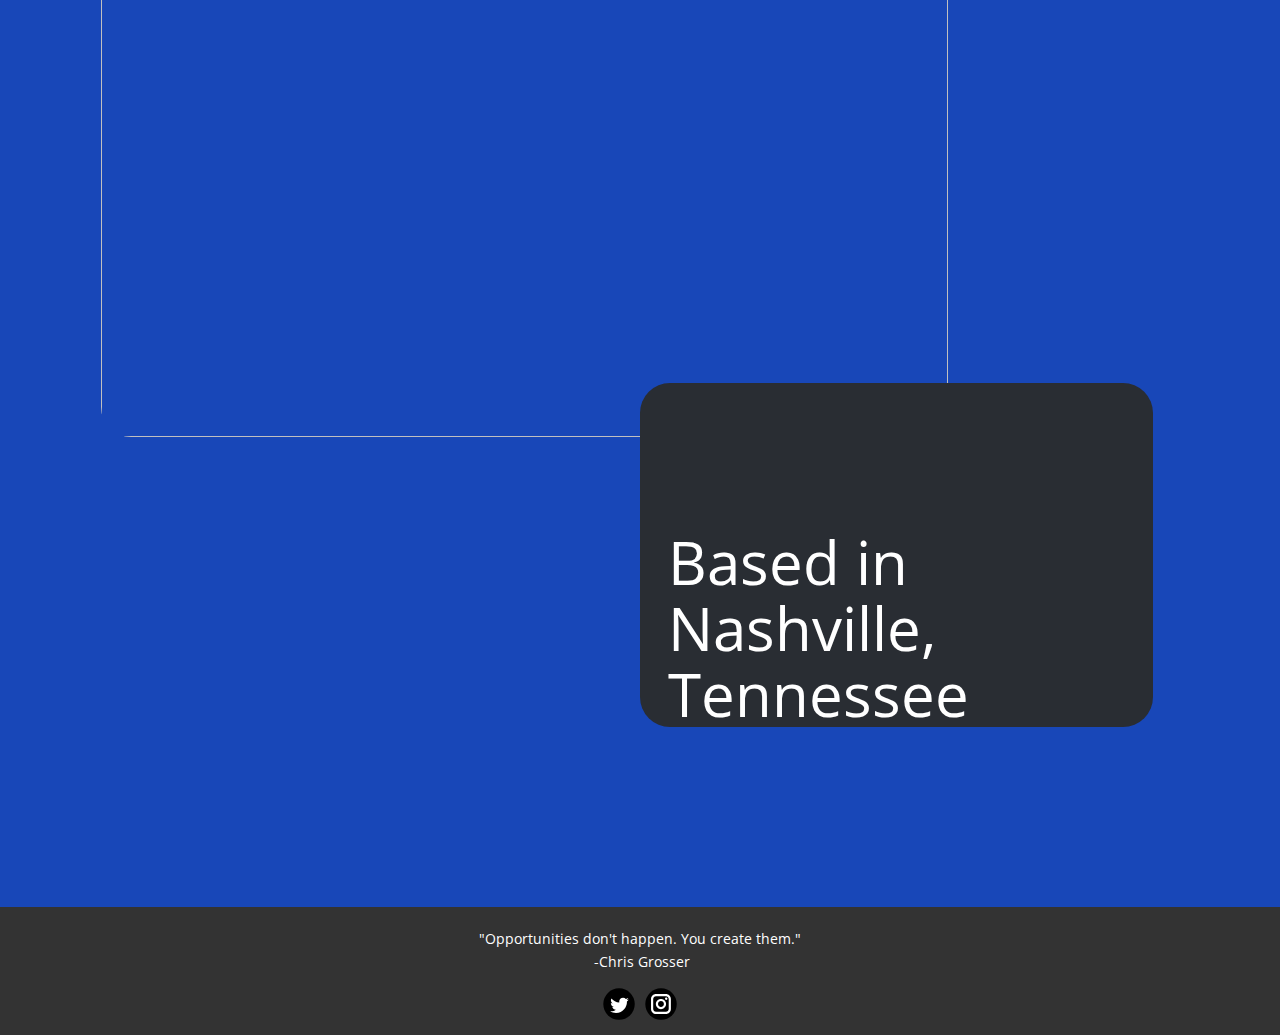
==== commit 9b6805a0: "application button" ====
--- a/About.html
+++ b/About.html
@@ -418,17 +418,34 @@
       </div>
     </section>
     <section
-      class="u-clearfix u-palette-1-base u-valign-middle-xs u-section-3"
-      id="carousel_7715"
+      class="u-align-center u-clearfix u-palette-5-dark-3 u-section-3"
+      id="sec-a4e4"
     >
+      <div class="u-clearfix u-sheet u-sheet-1">
+        <h2 class="u-text u-text-default u-text-1">
+          Interested in joining the team?
+        </h2>
+        <a
+          href="https://drive.google.com/file/d/1KIJPGVxLn_gVRmcyT9YhshOJ945b-sBq/view?usp=share_link"
+          class="u-border-none u-btn u-button-style u-palette-1-base u-btn-1"
+          ><span class="u-icon"></span>&nbsp;application
+        </a>
+        <h3
+          class="u-text u-text-default-lg u-text-default-md u-text-default-sm u-text-default-xl u-text-2"
+        >
+          Fill out &amp; send to careers@yvettesoftware.com
+        </h3>
+      </div>
+    </section>
+    <section class="u-clearfix u-palette-1-base u-section-4" id="carousel_7715">
       <div
         class="u-expanded-width u-palette-1-base u-shape u-shape-rectangle u-shape-1"
       ></div>
       <img
-        src="images/rrer.jpg"
+        src="https://www.wcv.com/wp-content/uploads/2019/10/bnago-attraction-showboat-0082-hor-clsc.jpg"
         class="u-align-left u-image u-image-round u-radius-30 u-image-1"
-        data-image-width="1350"
-        data-image-height="900"
+        data-image-width="1440"
+        data-image-height="960"
       />
       <div
         class="u-align-left u-container-style u-group u-palette-5-dark-3 u-radius-30 u-shape-round u-group-1"
--- a/About.css
+++ b/About.css
@@ -1,4 +1,4 @@
- .u-section-1 {
+.u-section-1 {
   min-height: 623px;
 }
 
@@ -137,7 +137,7 @@
 }
 
 @media (max-width: 1199px) {
-   .u-section-1 {
+  .u-section-1 {
     min-height: 514px;
   }
 
@@ -216,7 +216,7 @@
 }
 
 @media (max-width: 991px) {
-   .u-section-1 {
+  .u-section-1 {
     min-height: 100px;
   }
 
@@ -265,7 +265,7 @@
 }
 
 @media (max-width: 767px) {
-   .u-section-1 {
+  .u-section-1 {
     min-height: 200px;
   }
 
@@ -279,7 +279,7 @@
 }
 
 @media (max-width: 575px) {
-   .u-section-1 {
+  .u-section-1 {
     min-height: 1121px;
   }
 
@@ -328,15 +328,15 @@
   .u-section-1 .u-text-9 {
     margin-left: 0;
   }
-} .u-section-2 {
-  min-height: 857px;
-  background-image: none;
+}
+.u-section-2 {
+  background-image: none;
+  min-height: 1702px;
 }
 
 .u-section-2 .u-shape-1 {
   height: 314px;
-  margin-top: 0;
-  margin-bottom: 0;
+  margin: 0;
 }
 
 .u-section-2 .u-text-1 {
@@ -348,7 +348,7 @@
 
 .u-section-2 .u-list-1 {
   width: 1140px;
-  margin: 35px auto 0;
+  margin: 35px auto;
 }
 
 .u-section-2 .u-repeater-1 {
@@ -359,6 +359,7 @@
 
 .u-section-2 .u-list-item-1 {
   background-image: none;
+  box-shadow: 0px 0px 8px 0px rgba(128, 128, 128, 1);
 }
 
 .u-section-2 .u-container-layout-1 {
@@ -391,6 +392,7 @@
 
 .u-section-2 .u-list-item-2 {
   background-image: none;
+  box-shadow: 0px 0px 8px 0px rgba(128, 128, 128, 1);
 }
 
 .u-section-2 .u-container-layout-2 {
@@ -424,6 +426,7 @@
 
 .u-section-2 .u-list-item-3 {
   background-image: none;
+  box-shadow: 0px 0px 8px 0px rgba(128, 128, 128, 1);
 }
 
 .u-section-2 .u-container-layout-3 {
@@ -456,6 +459,7 @@
 
 .u-section-2 .u-list-item-4 {
   background-image: none;
+  box-shadow: 0px 0px 8px 0px rgba(128, 128, 128, 1);
 }
 
 .u-section-2 .u-container-layout-4 {
@@ -488,6 +492,7 @@
 
 .u-section-2 .u-list-item-5 {
   background-image: none;
+  box-shadow: 0px 0px 8px 0px rgba(128, 128, 128, 1);
 }
 
 .u-section-2 .u-container-layout-5 {
@@ -521,6 +526,7 @@
 
 .u-section-2 .u-list-item-6 {
   background-image: none;
+  box-shadow: 0px 0px 8px 0px rgba(128, 128, 128, 1);
 }
 
 .u-section-2 .u-container-layout-6 {
@@ -552,6 +558,11 @@
 }
 
 @media (max-width: 1199px) {
+  .u-section-2 .u-shape-1 {
+    margin-right: initial;
+    margin-left: initial;
+  }
+
   .u-section-2 .u-list-1 {
     width: 940px;
     margin-bottom: 60px;
@@ -747,139 +758,194 @@
   .u-section-2 .u-image-6 {
     height: 303px;
   }
-} .u-section-3 {
-  min-height: 1102px;
-  background-image: none;
-}
-
-.u-section-3 .u-shape-1 {
+}
+.u-section-3 {
+  background-image: none;
+}
+
+.u-section-3 .u-sheet-1 {
+  min-height: 348px;
+}
+
+.u-section-3 .u-text-1 {
+  font-size: 3rem;
+  margin: 46px auto 0;
+}
+
+.u-section-3 .u-btn-1 {
+  letter-spacing: 2px;
+  font-size: 1.125rem;
+  text-transform: uppercase;
+  background-image: none;
+  margin: 51px auto 0;
+}
+
+.u-section-3 .u-text-2 {
+  font-size: 2.25rem;
+  margin: 40px auto 60px;
+}
+
+@media (max-width: 575px) {
+  .u-section-3 .u-sheet-1 {
+    min-height: 328px;
+  }
+
+  .u-section-3 .u-text-1 {
+    font-size: 1.875rem;
+  }
+
+  .u-section-3 .u-text-2 {
+    width: auto;
+    font-size: 1.5rem;
+    margin-left: 15px;
+    margin-right: 15px;
+    margin-bottom: 51px;
+  }
+}
+.u-section-4 {
+  background-image: none;
+  min-height: 1264px;
+}
+
+.u-section-4 .u-shape-1 {
   height: 631px;
   background-image: none;
-  margin-top: 0;
-  margin-bottom: 0;
-}
-
-.u-section-3 .u-image-1 {
-  width: 958px;
-  height: 664px;
+  margin: 0;
+}
+
+.u-section-4 .u-image-1 {
+  width: 847px;
+  height: 565px;
   object-position: 0% 50%;
   background-position: 0% 50%;
-  margin: -514px auto 0 50px;
-}
-
-.u-section-3 .u-group-1 {
+  margin: -402px auto 0 calc(((100% - 1140px) / 2) + 31px);
+}
+
+.u-section-4 .u-group-1 {
   min-height: 321px;
   width: 513px;
   height: auto;
-  margin: -230px calc(((100% - 1140px) / 2) + 57px) 60px auto;
-}
-
-.u-section-3 .u-container-layout-1 {
+  margin: -54px calc(((100% - 1140px) / 2) + 57px) 60px auto;
+}
+
+.u-section-4 .u-container-layout-1 {
   padding: 30px 28px 0;
 }
 
-.u-section-3 .u-text-1 {
+.u-section-4 .u-text-1 {
   font-size: 3.75rem;
   margin: 116px 43px 0 0;
 }
 
 @media (max-width: 1199px) {
-   .u-section-3 {
-    min-height: 1101px;
-  }
-
-  .u-section-3 .u-image-1 {
-    width: 788px;
-    height: 591px;
+  .u-section-4 {
+    min-height: 1050px;
+  }
+
+  .u-section-4 .u-shape-1 {
+    margin-right: initial;
+    margin-left: initial;
+  }
+
+  .u-section-4 .u-image-1 {
+    width: 683px;
+    height: 468px;
+    margin-top: -448px;
     margin-left: calc(((100% - 940px) / 2));
   }
 
-  .u-section-3 .u-group-1 {
-    min-height: 305px;
-    margin-top: -208px;
+  .u-section-4 .u-group-1 {
+    margin-top: -104px;
     margin-right: calc(((100% - 940px) / 2));
     height: auto;
   }
 
-  .u-section-3 .u-text-1 {
+  .u-section-4 .u-text-1 {
     width: auto;
     margin-top: 94px;
   }
 }
 
 @media (max-width: 991px) {
-  .u-section-3 .u-shape-1 {
+  .u-section-4 {
+    min-height: 938px;
+  }
+
+  .u-section-4 .u-shape-1 {
     height: 423px;
-  }
-
-  .u-section-3 .u-image-1 {
-    width: 643px;
-    height: 443px;
-    margin-top: -306px;
+    margin-right: initial;
+    margin-left: initial;
+  }
+
+  .u-section-4 .u-image-1 {
+    width: 583px;
+    height: 348px;
+    margin-top: -243px;
     margin-left: calc(((100% - 720px) / 2));
   }
 
-  .u-section-3 .u-group-1 {
-    margin-top: -60px;
+  .u-section-4 .u-group-1 {
+    margin-top: -26px;
     margin-right: calc(((100% - 720px) / 2));
   }
 }
 
 @media (max-width: 767px) {
-   .u-section-3 {
-    min-height: 872px;
-  }
-
-  .u-section-3 .u-shape-1 {
+  .u-section-4 {
+    min-height: 912px;
+  }
+
+  .u-section-4 .u-shape-1 {
     height: 711px;
     margin-top: 1px;
-  }
-
-  .u-section-3 .u-image-1 {
+    margin-right: initial;
+    margin-left: initial;
+  }
+
+  .u-section-4 .u-image-1 {
     width: 540px;
-    height: 372px;
+    height: 323px;
     margin-top: -593px;
     margin-left: calc(((100% - 540px) / 2));
   }
 
-  .u-section-3 .u-group-1 {
-    min-height: 283px;
-    margin: 61px auto 37px calc(((100% - 540px) / 2));
-  }
-
-  .u-section-3 .u-container-layout-1 {
+  .u-section-4 .u-group-1 {
+    margin-top: 27px;
+    margin-right: auto;
+  }
+
+  .u-section-4 .u-container-layout-1 {
     padding-left: 30px;
     padding-right: 30px;
   }
 }
 
 @media (max-width: 575px) {
-   .u-section-3 {
-    min-height: 712px;
-  }
-
-  .u-section-3 .u-image-1 {
+  .u-section-4 {
+    min-height: 713px;
+  }
+
+  .u-section-4 .u-image-1 {
     width: 340px;
-    height: 234px;
-    margin-left: calc(((100% - 340px) / 2));
-  }
-
-  .u-section-3 .u-group-1 {
+    height: 203px;
+    margin-top: -616px;
+    margin-left: auto;
+  }
+
+  .u-section-4 .u-group-1 {
     width: 340px;
-    min-height: 187px;
-    margin-top: 20px;
-    margin-bottom: 153px;
-    margin-left: calc(((100% - 340px) / 2));
-  }
-
-  .u-section-3 .u-container-layout-1 {
+    min-height: 209px;
+    margin-top: 19px;
+  }
+
+  .u-section-4 .u-container-layout-1 {
     padding-left: 20px;
     padding-right: 20px;
   }
 
-  .u-section-3 .u-text-1 {
+  .u-section-4 .u-text-1 {
     font-size: 1.875rem;
-    margin-top: 71px;
+    margin-top: 75px;
     margin-right: 0;
   }
-}+}
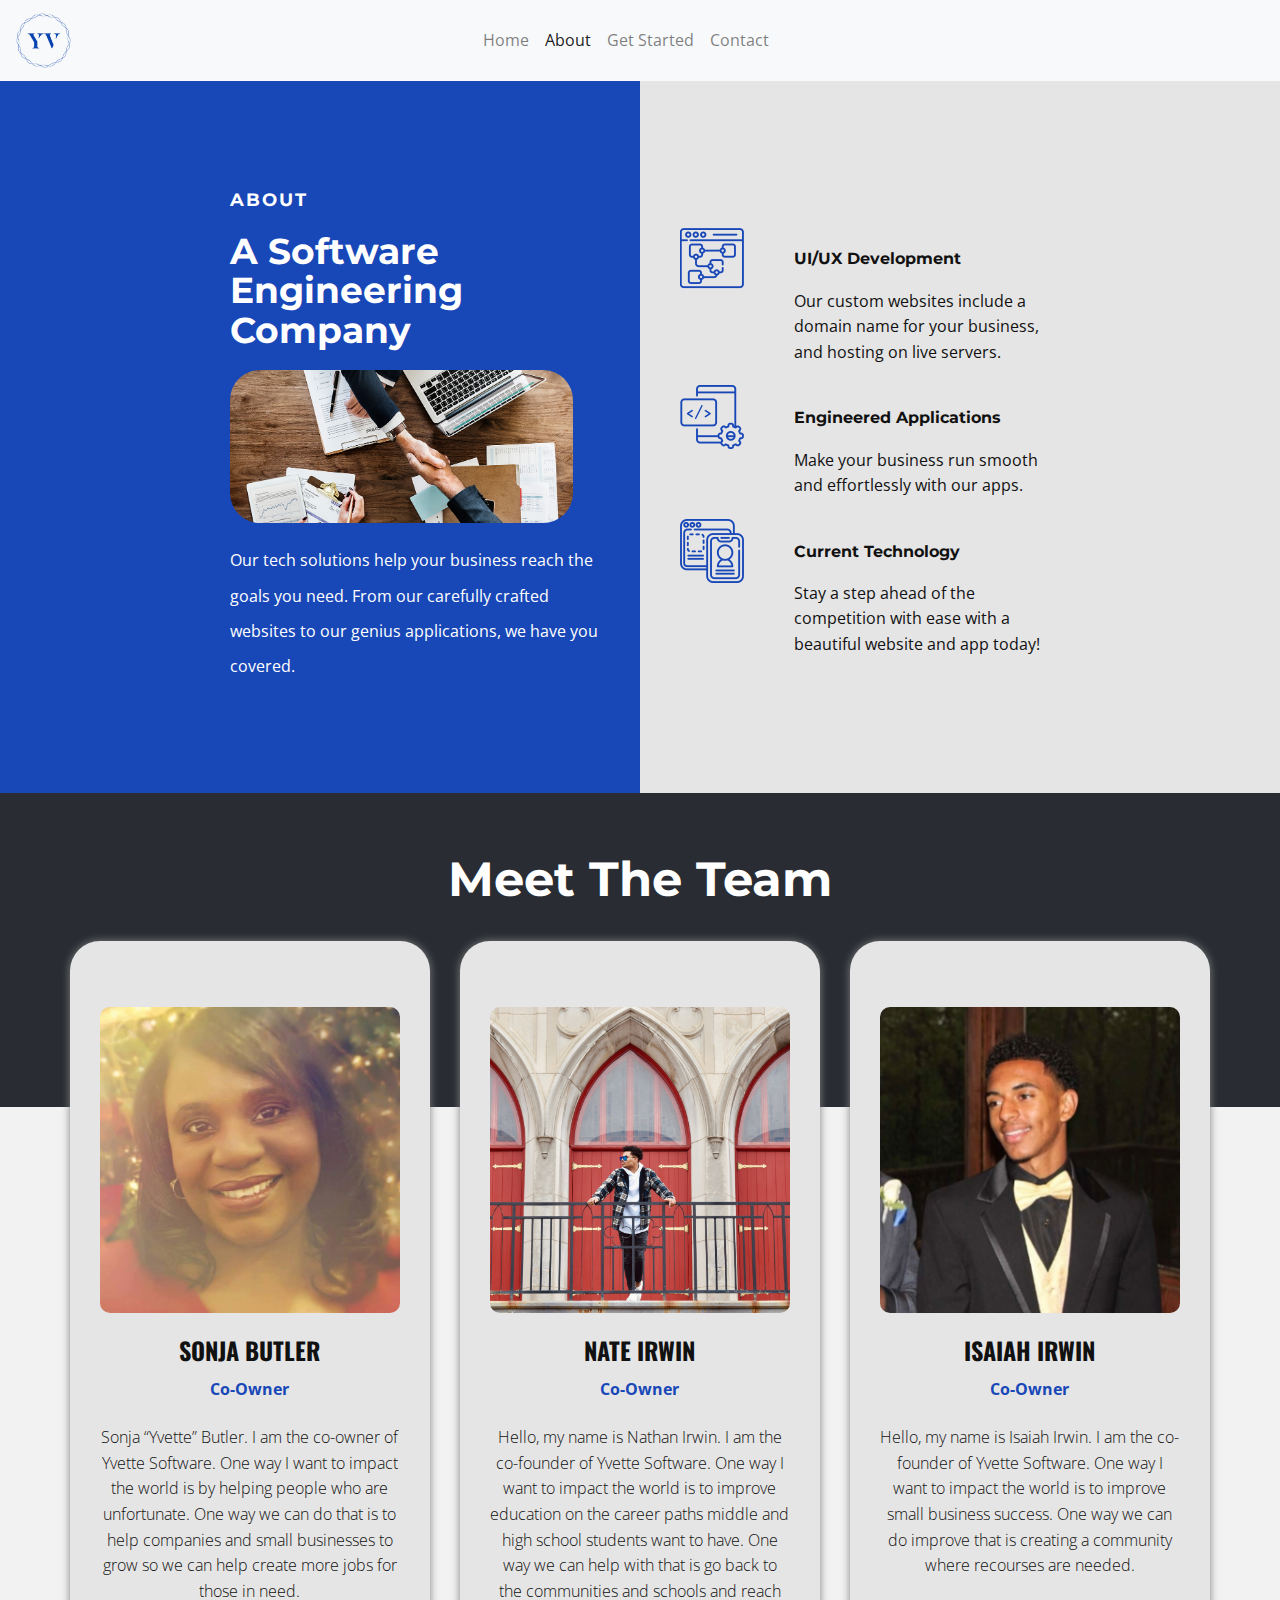
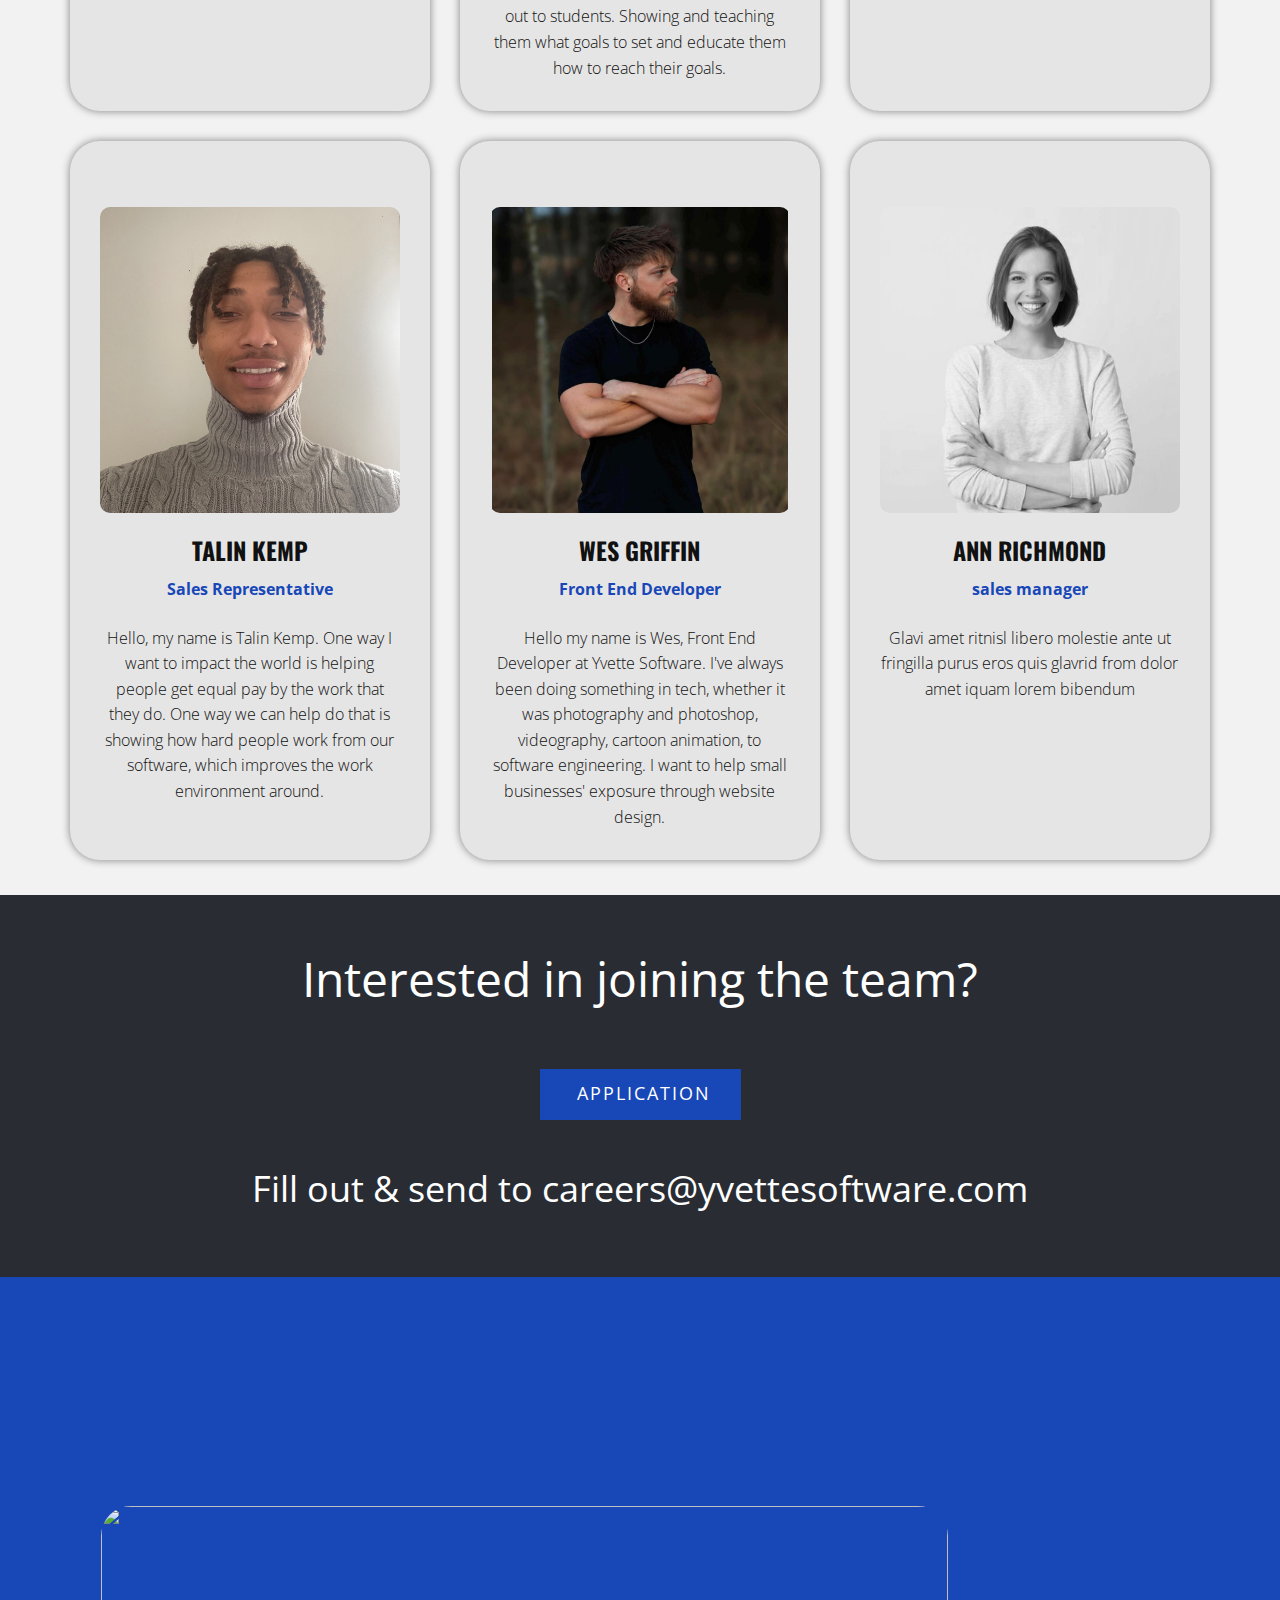
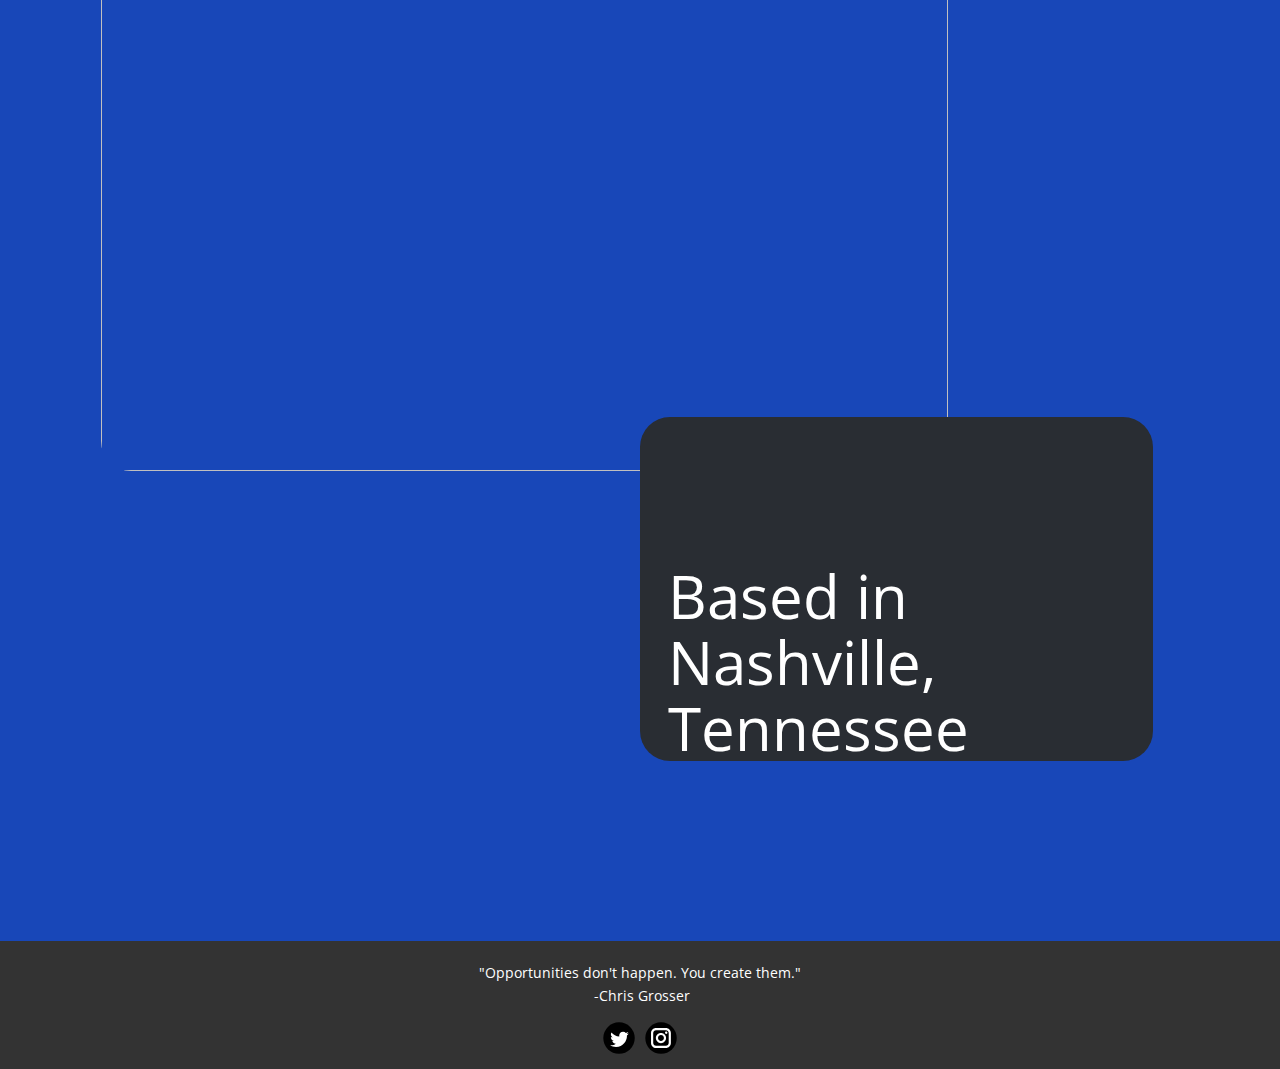
==== commit 36711c48: "application tweak" ====
--- a/About.html
+++ b/About.html
@@ -422,19 +422,19 @@
       id="sec-a4e4"
     >
       <div class="u-clearfix u-sheet u-sheet-1">
-        <h2 class="u-text u-text-default u-text-1">
+        <p class="u-large-text u-text u-text-default u-text-variant u-text-1">
           Interested in joining the team?
-        </h2>
+        </p>
         <a
           href="https://drive.google.com/file/d/1KIJPGVxLn_gVRmcyT9YhshOJ945b-sBq/view?usp=share_link"
           class="u-border-none u-btn u-button-style u-palette-1-base u-btn-1"
           ><span class="u-icon"></span>&nbsp;application
         </a>
-        <h3
+        <p
           class="u-text u-text-default-lg u-text-default-md u-text-default-sm u-text-default-xl u-text-2"
         >
           Fill out &amp; send to careers@yvettesoftware.com
-        </h3>
+        </p>
       </div>
     </section>
     <section class="u-clearfix u-palette-1-base u-section-4" id="carousel_7715">
--- a/About.css
+++ b/About.css
@@ -796,7 +796,7 @@
 
   .u-section-3 .u-text-2 {
     width: auto;
-    font-size: 1.5rem;
+    font-size: 1.1rem;
     margin-left: 15px;
     margin-right: 15px;
     margin-bottom: 51px;
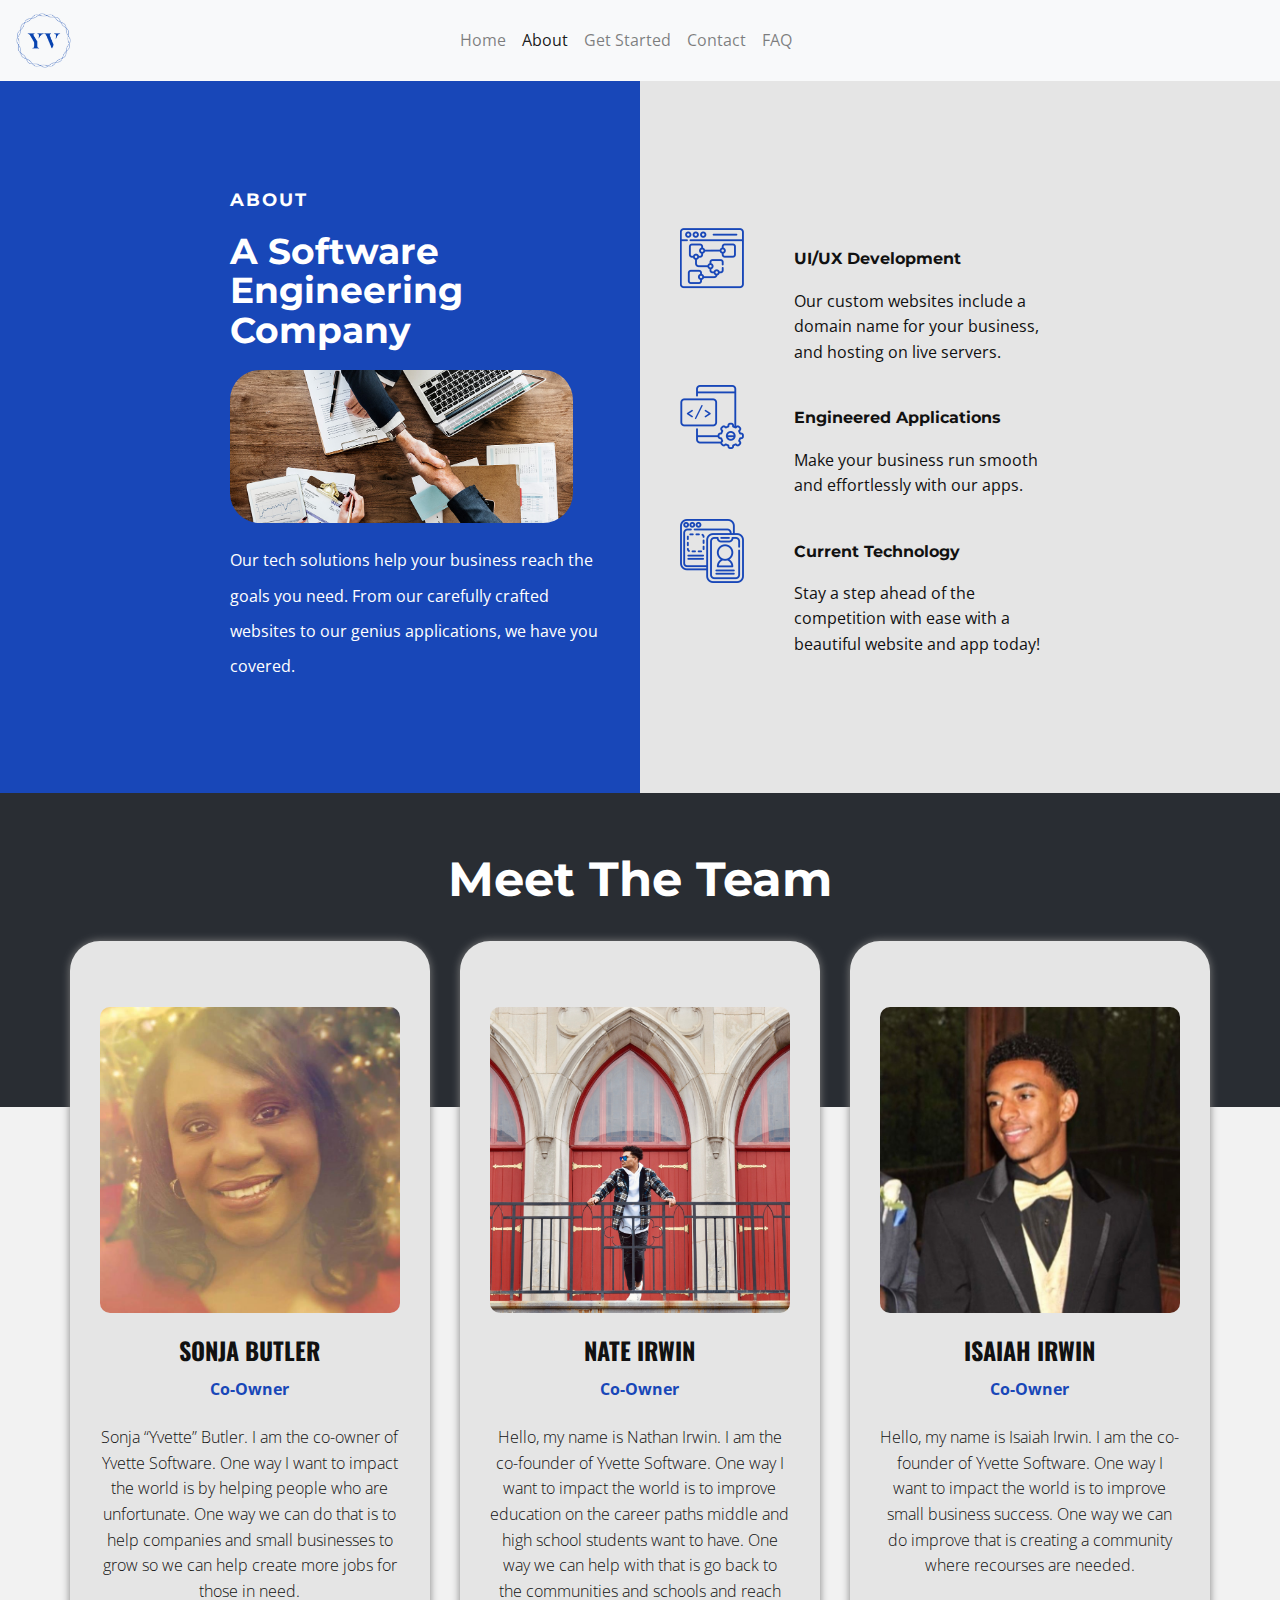
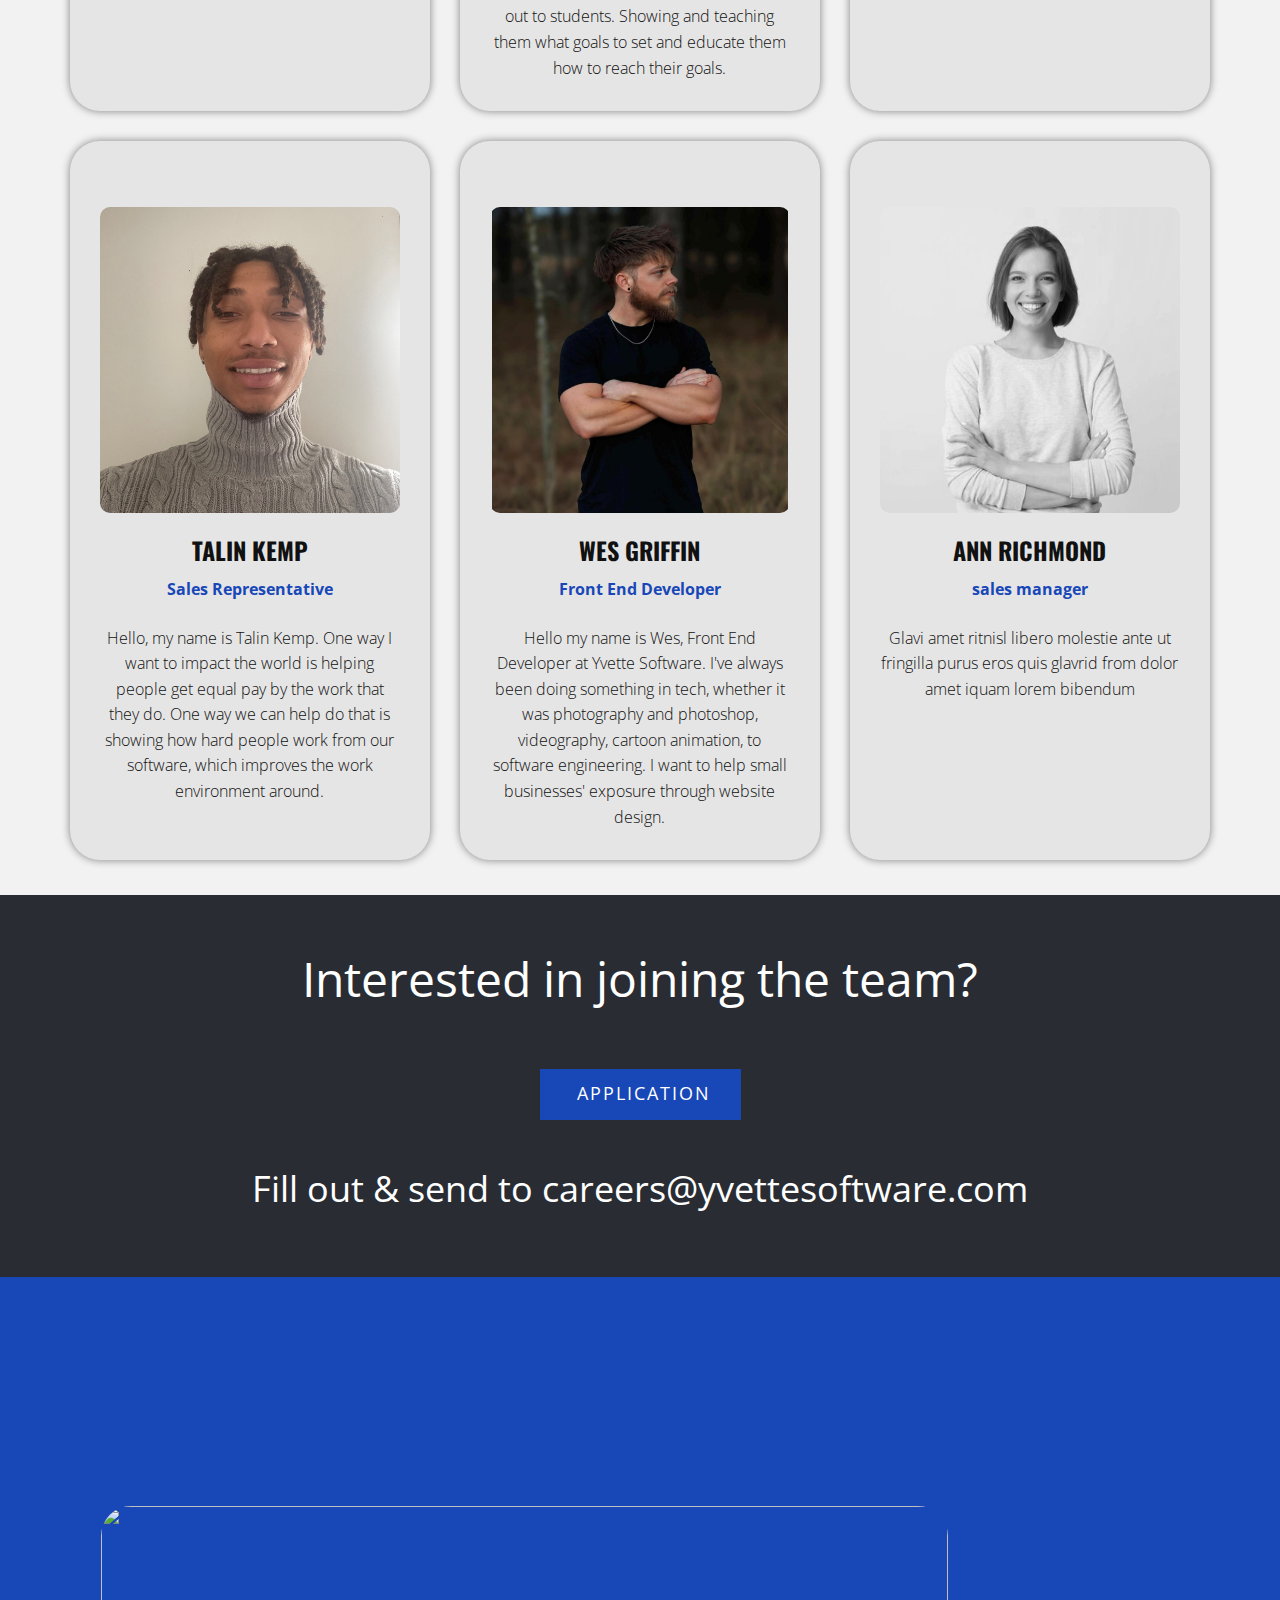
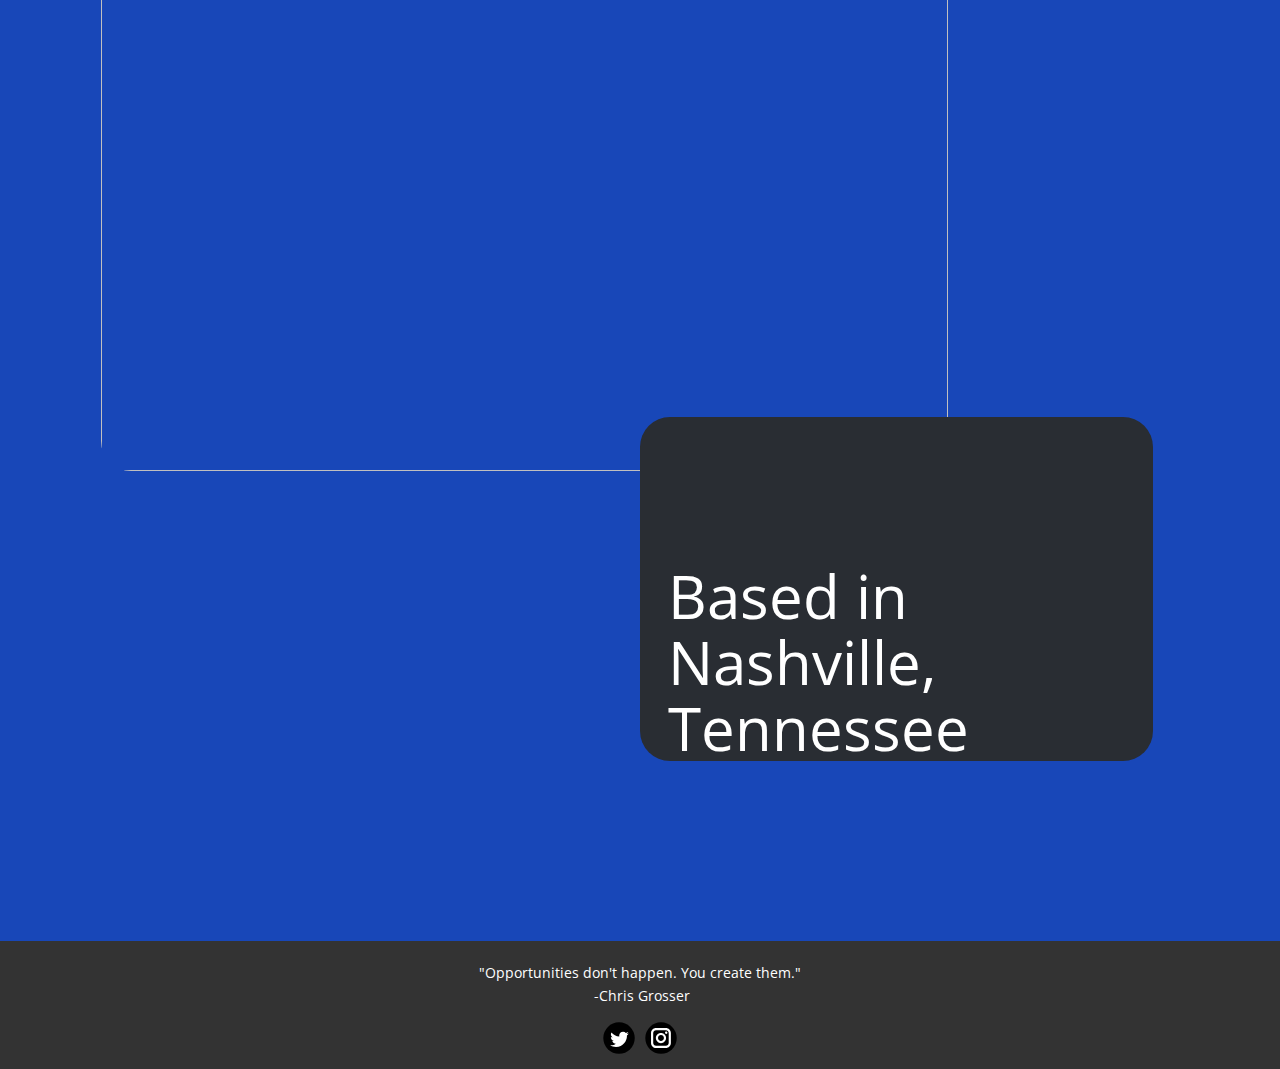
==== commit 2b363f62: "FAQ page" ====
--- a/About.html
+++ b/About.html
@@ -87,6 +87,7 @@
           <a class="nav-item nav-link active" href="./About.html">About</a>
           <a class="nav-item nav-link" href="./Pricing.html">Get Started</a>
           <a class="nav-item nav-link" href="./Contact.html">Contact</a>
+          <a class="nav-item nav-link" href="./faq.html">FAQ</a>
         </div>
       </div>
     </nav>
@@ -426,6 +427,7 @@
           Interested in joining the team?
         </p>
         <a
+          target="_"
           href="https://drive.google.com/file/d/1KIJPGVxLn_gVRmcyT9YhshOJ945b-sBq/view?usp=share_link"
           class="u-border-none u-btn u-button-style u-palette-1-base u-btn-1"
           ><span class="u-icon"></span>&nbsp;application
--- a/nicepage.css
+++ b/nicepage.css
@@ -1,4 +1,4 @@
-/*begin-commonstyles library*//*!
+/*begin-commonstyles library*/ /*!
  * froala_editor v4.0.6 (https://www.froala.com/wysiwyg-editor)
  * License https://froala.com/wysiwyg-editor/terms/
  * Copyright 2014-2021 Froala Labs
@@ -8,7 +8,8 @@
   clear: both;
   display: block;
   content: "";
-  height: 0; }
+  height: 0;
+}
 
 .fr-hide-by-clipping {
   position: absolute;
@@ -18,83 +19,117 @@
   margin: -1px;
   overflow: hidden;
   clip: rect(0, 0, 0, 0);
-  border: 0; }
+  border: 0;
+}
 
-.fr-view img.fr-rounded, .fr-view .fr-img-caption.fr-rounded img {
+.fr-view img.fr-rounded,
+.fr-view .fr-img-caption.fr-rounded img {
   border-radius: 10px;
   -moz-border-radius: 10px;
   -webkit-border-radius: 10px;
   -moz-background-clip: padding;
   -webkit-background-clip: padding-box;
-  background-clip: padding-box; }
+  background-clip: padding-box;
+}
 
-.fr-view img.fr-shadow, .fr-view .fr-img-caption.fr-shadow img {
+.fr-view img.fr-shadow,
+.fr-view .fr-img-caption.fr-shadow img {
   -webkit-box-shadow: 10px 10px 5px 0px #cccccc;
   -moz-box-shadow: 10px 10px 5px 0px #cccccc;
-  box-shadow: 10px 10px 5px 0px #cccccc; }
+  box-shadow: 10px 10px 5px 0px #cccccc;
+}
 
-.fr-view img.fr-bordered, .fr-view .fr-img-caption.fr-bordered img {
-  border: solid 5px #CCC; }
+.fr-view img.fr-bordered,
+.fr-view .fr-img-caption.fr-bordered img {
+  border: solid 5px #ccc;
+}
 
 .fr-view img.fr-bordered {
   -webkit-box-sizing: content-box;
   -moz-box-sizing: content-box;
-  box-sizing: content-box; }
+  box-sizing: content-box;
+}
 
 .fr-view .fr-img-caption.fr-bordered img {
   -webkit-box-sizing: border-box;
   -moz-box-sizing: border-box;
-  box-sizing: border-box; }
+  box-sizing: border-box;
+}
 
 .fr-view {
-  word-wrap: break-word; }
-  .fr-view span[style~="color:"] a {
-    color: inherit; }
-  .fr-view strong {
-    font-weight: 700; }
-  .fr-view table[border='0'] td:not([class]), .fr-view table[border='0'] th:not([class]), .fr-view table[border='0'] td[class=""], .fr-view table[border='0'] th[class=""] {
-    border-width: 0px; }
-  .fr-view table {
-    border: none;
-    border-collapse: collapse;
-    empty-cells: show;
-    max-width: 100%; }
-    .fr-view table td {
-      min-width: 5px; }
-    .fr-view table.fr-dashed-borders td, .fr-view table.fr-dashed-borders th {
-      border-style: dashed; }
-    .fr-view table.fr-alternate-rows tbody tr:nth-child(2n) {
-      background: whitesmoke; }
-    .fr-view table td, .fr-view table th {
-      border: 1px solid #DDD; }
-      .fr-view table td:empty, .fr-view table th:empty {
-        height: 20px; }
-      .fr-view table td.fr-highlighted, .fr-view table th.fr-highlighted {
-        border: 1px double red; }
-      .fr-view table td.fr-thick, .fr-view table th.fr-thick {
-        border-width: 2px; }
-    .fr-view table th {
-      background: #ececec; }
-  .fr-view hr {
-    clear: both;
-    user-select: none;
-    -o-user-select: none;
-    -moz-user-select: none;
-    -khtml-user-select: none;
-    -webkit-user-select: none;
-    -ms-user-select: none;
-    break-after: always;
-    page-break-after: always; }
-  .fr-view .fr-file {
-    position: relative; }
-    .fr-view .fr-file::after {
-      position: relative;
-      content: "\1F4CE";
-      font-weight: normal; }
-  .fr-view pre {
-    white-space: pre-wrap;
-    word-wrap: break-word;
-    overflow: visible; }
+  word-wrap: break-word;
+}
+.fr-view span[style~="color:"] a {
+  color: inherit;
+}
+.fr-view strong {
+  font-weight: 700;
+}
+.fr-view table[border="0"] td:not([class]),
+.fr-view table[border="0"] th:not([class]),
+.fr-view table[border="0"] td[class=""],
+.fr-view table[border="0"] th[class=""] {
+  border-width: 0px;
+}
+.fr-view table {
+  border: none;
+  border-collapse: collapse;
+  empty-cells: show;
+  max-width: 100%;
+}
+.fr-view table td {
+  min-width: 5px;
+}
+.fr-view table.fr-dashed-borders td,
+.fr-view table.fr-dashed-borders th {
+  border-style: dashed;
+}
+.fr-view table.fr-alternate-rows tbody tr:nth-child(2n) {
+  background: whitesmoke;
+}
+.fr-view table td,
+.fr-view table th {
+  border: 1px solid #ddd;
+}
+.fr-view table td:empty,
+.fr-view table th:empty {
+  height: 20px;
+}
+.fr-view table td.fr-highlighted,
+.fr-view table th.fr-highlighted {
+  border: 1px double red;
+}
+.fr-view table td.fr-thick,
+.fr-view table th.fr-thick {
+  border-width: 2px;
+}
+.fr-view table th {
+  background: #ececec;
+}
+.fr-view hr {
+  clear: both;
+  user-select: none;
+  -o-user-select: none;
+  -moz-user-select: none;
+  -khtml-user-select: none;
+  -webkit-user-select: none;
+  -ms-user-select: none;
+  break-after: always;
+  page-break-after: always;
+}
+.fr-view .fr-file {
+  position: relative;
+}
+.fr-view .fr-file::after {
+  position: relative;
+  content: "\1F4CE";
+  font-weight: normal;
+}
+.fr-view pre {
+  white-space: pre-wrap;
+  word-wrap: break-word;
+  overflow: visible;
+}
 /*  .fr-view[dir="rtl"] blockquote {
     border-left: none;
     border-right: solid 2px #5E35B1;
@@ -116,256 +151,322 @@
       .fr-view blockquote blockquote blockquote {
         border-color: #43A047;
         color: #43A047; } */
-  .fr-view span.fr-emoticon {
-    font-weight: normal;
-    font-family: "Apple Color Emoji","Segoe UI Emoji","NotoColorEmoji","Segoe UI Symbol","Android Emoji","EmojiSymbols";
-    display: inline;
-    line-height: 0; }
-    .fr-view span.fr-emoticon.fr-emoticon-img {
-      background-repeat: no-repeat !important;
-      font-size: inherit;
-      height: 1em;
-      width: 1em;
-      min-height: 20px;
-      min-width: 20px;
-      display: inline-block;
-      margin: -.1em .1em .1em;
-      line-height: 1;
-      vertical-align: middle; }
-  .fr-view .fr-text-gray {
-    color: #AAA !important; }
-  .fr-view .fr-text-bordered {
-    border-top: solid 1px #222;
-    border-bottom: solid 1px #222;
-    padding: 10px 0; }
-  .fr-view .fr-text-spaced {
-    letter-spacing: 1px; }
-  .fr-view .fr-text-uppercase {
-    text-transform: uppercase; }
-  .fr-view .fr-class-highlighted {
-    background-color: #ffff00; }
-  .fr-view .fr-class-code {
-    border-color: #cccccc;
-    border-radius: 2px;
-    -moz-border-radius: 2px;
-    -webkit-border-radius: 2px;
-    -moz-background-clip: padding;
-    -webkit-background-clip: padding-box;
-    background-clip: padding-box;
-    background: #f5f5f5;
-    padding: 10px;
-    font-family: "Courier New", Courier, monospace; }
-  .fr-view .fr-class-transparency {
-    opacity: 0.5; }
-  .fr-view img {
-    position: relative;
-    max-width: 100%; }
-    .fr-view img.fr-dib {
-      margin: 10px auto;
-      display: block;
-      float: none;
-      vertical-align: top; }
-      .fr-view img.fr-dib.fr-fil {
-        margin-left: 0;
-        text-align: left; }
-      .fr-view img.fr-dib.fr-fir {
-        margin-right: 0;
-        text-align: right; }
-    .fr-view img.fr-dii {
-      display: inline-block;
-      float: none;
-      vertical-align: bottom;
-      margin-left: 5px;
-      margin-right: 5px;
-      max-width: calc(100% - (2 * 5px)); }
-      .fr-view img.fr-dii.fr-fil {
-        float: left;
-        margin: 10px 15px 10px 0;
-        max-width: calc(100% - 5px); }
-      .fr-view img.fr-dii.fr-fir {
-        float: right;
-        margin: 10px 0 10px 15px;
-        max-width: calc(100% - 5px); }
-  .fr-view span.fr-img-caption {
-    position: relative;
-    max-width: 100%; }
-    .fr-view span.fr-img-caption.fr-dib {
-      margin: 5px auto;
-      display: block;
-      float: none;
-      vertical-align: top; }
-      .fr-view span.fr-img-caption.fr-dib.fr-fil {
-        margin-left: 0;
-        text-align: left; }
-      .fr-view span.fr-img-caption.fr-dib.fr-fir {
-        margin-right: 0;
-        text-align: right; }
-    .fr-view span.fr-img-caption.fr-dii {
-      display: inline-block;
-      float: none;
-      vertical-align: bottom;
-      margin-left: 5px;
-      margin-right: 5px;
-      max-width: calc(100% - (2 * 5px)); }
-      .fr-view span.fr-img-caption.fr-dii.fr-fil {
-        float: left;
-        margin: 5px 5px 5px 0;
-        max-width: calc(100% - 5px); }
-      .fr-view span.fr-img-caption.fr-dii.fr-fir {
-        float: right;
-        margin: 5px 0 5px 5px;
-        max-width: calc(100% - 5px); }
-  .fr-view .fr-video {
-    text-align: center;
-    position: relative; }
-    .fr-view .fr-video.fr-rv {
-      padding-bottom: 56.25%;
-      padding-top: 30px;
-      height: 0;
-      overflow: hidden; }
-      .fr-view .fr-video.fr-rv > iframe, .fr-view .fr-video.fr-rv object, .fr-view .fr-video.fr-rv embed {
-        position: absolute !important;
-        top: 0;
-        left: 0;
-        width: 100%;
-        height: 100%; }
-    .fr-view .fr-video > * {
-      -webkit-box-sizing: content-box;
-      -moz-box-sizing: content-box;
-      box-sizing: content-box;
-      max-width: 100%;
-      border: none; }
-    .fr-view .fr-video.fr-dvb {
-      display: block;
-      clear: both; }
-      .fr-view .fr-video.fr-dvb.fr-fvl {
-        text-align: left; }
-      .fr-view .fr-video.fr-dvb.fr-fvr {
-        text-align: right; }
-    .fr-view .fr-video.fr-dvi {
-      display: inline-block; }
-      .fr-view .fr-video.fr-dvi.fr-fvl {
-        float: left; }
-      .fr-view .fr-video.fr-dvi.fr-fvr {
-        float: right; }
-  .fr-view a.fr-strong {
-    font-weight: 700; }
-  .fr-view a.fr-green {
-    color: green; }
-  .fr-view .fr-img-caption {
-    text-align: center; }
-    .fr-view .fr-img-caption .fr-img-wrap {
-      padding: 0;
-      margin: auto;
-      text-align: center;
-      width: 100%; }
-      .fr-view .fr-img-caption .fr-img-wrap a {
-        display: block; }
-      .fr-view .fr-img-caption .fr-img-wrap img {
-        display: block;
-        margin: auto;
-        width: 100%; }
-      .fr-view .fr-img-caption .fr-img-wrap > span {
-        margin: auto;
-        display: block;
-        padding: 5px 5px 10px;
-        font-size: 14px;
-        font-weight: initial;
-        -webkit-box-sizing: border-box;
-        -moz-box-sizing: border-box;
-        box-sizing: border-box;
-        -webkit-opacity: 0.9;
-        -moz-opacity: 0.9;
-        opacity: 0.9;
-        -ms-filter: "progid:DXImageTransform.Microsoft.Alpha(Opacity=0)";
-        width: 100%;
-        text-align: center; }
-  .fr-view button.fr-rounded, .fr-view input.fr-rounded, .fr-view textarea.fr-rounded {
-    border-radius: 10px;
-    -moz-border-radius: 10px;
-    -webkit-border-radius: 10px;
-    -moz-background-clip: padding;
-    -webkit-background-clip: padding-box;
-    background-clip: padding-box; }
-  .fr-view button.fr-large, .fr-view input.fr-large, .fr-view textarea.fr-large {
-    font-size: 24px; }
+.fr-view span.fr-emoticon {
+  font-weight: normal;
+  font-family: "Apple Color Emoji", "Segoe UI Emoji", "NotoColorEmoji",
+    "Segoe UI Symbol", "Android Emoji", "EmojiSymbols";
+  display: inline;
+  line-height: 0;
+}
+.fr-view span.fr-emoticon.fr-emoticon-img {
+  background-repeat: no-repeat !important;
+  font-size: inherit;
+  height: 1em;
+  width: 1em;
+  min-height: 20px;
+  min-width: 20px;
+  display: inline-block;
+  margin: -0.1em 0.1em 0.1em;
+  line-height: 1;
+  vertical-align: middle;
+}
+.fr-view .fr-text-gray {
+  color: #aaa !important;
+}
+.fr-view .fr-text-bordered {
+  border-top: solid 1px #222;
+  border-bottom: solid 1px #222;
+  padding: 10px 0;
+}
+.fr-view .fr-text-spaced {
+  letter-spacing: 1px;
+}
+.fr-view .fr-text-uppercase {
+  text-transform: uppercase;
+}
+.fr-view .fr-class-highlighted {
+  background-color: #ffff00;
+}
+.fr-view .fr-class-code {
+  border-color: #cccccc;
+  border-radius: 2px;
+  -moz-border-radius: 2px;
+  -webkit-border-radius: 2px;
+  -moz-background-clip: padding;
+  -webkit-background-clip: padding-box;
+  background-clip: padding-box;
+  background: #f5f5f5;
+  padding: 10px;
+  font-family: "Courier New", Courier, monospace;
+}
+.fr-view .fr-class-transparency {
+  opacity: 0.5;
+}
+.fr-view img {
+  position: relative;
+  max-width: 100%;
+}
+.fr-view img.fr-dib {
+  margin: 10px auto;
+  display: block;
+  float: none;
+  vertical-align: top;
+}
+.fr-view img.fr-dib.fr-fil {
+  margin-left: 0;
+  text-align: left;
+}
+.fr-view img.fr-dib.fr-fir {
+  margin-right: 0;
+  text-align: right;
+}
+.fr-view img.fr-dii {
+  display: inline-block;
+  float: none;
+  vertical-align: bottom;
+  margin-left: 5px;
+  margin-right: 5px;
+  max-width: calc(100% - (2 * 5px));
+}
+.fr-view img.fr-dii.fr-fil {
+  float: left;
+  margin: 10px 15px 10px 0;
+  max-width: calc(100% - 5px);
+}
+.fr-view img.fr-dii.fr-fir {
+  float: right;
+  margin: 10px 0 10px 15px;
+  max-width: calc(100% - 5px);
+}
+.fr-view span.fr-img-caption {
+  position: relative;
+  max-width: 100%;
+}
+.fr-view span.fr-img-caption.fr-dib {
+  margin: 5px auto;
+  display: block;
+  float: none;
+  vertical-align: top;
+}
+.fr-view span.fr-img-caption.fr-dib.fr-fil {
+  margin-left: 0;
+  text-align: left;
+}
+.fr-view span.fr-img-caption.fr-dib.fr-fir {
+  margin-right: 0;
+  text-align: right;
+}
+.fr-view span.fr-img-caption.fr-dii {
+  display: inline-block;
+  float: none;
+  vertical-align: bottom;
+  margin-left: 5px;
+  margin-right: 5px;
+  max-width: calc(100% - (2 * 5px));
+}
+.fr-view span.fr-img-caption.fr-dii.fr-fil {
+  float: left;
+  margin: 5px 5px 5px 0;
+  max-width: calc(100% - 5px);
+}
+.fr-view span.fr-img-caption.fr-dii.fr-fir {
+  float: right;
+  margin: 5px 0 5px 5px;
+  max-width: calc(100% - 5px);
+}
+.fr-view .fr-video {
+  text-align: center;
+  position: relative;
+}
+.fr-view .fr-video.fr-rv {
+  padding-bottom: 56.25%;
+  padding-top: 30px;
+  height: 0;
+  overflow: hidden;
+}
+.fr-view .fr-video.fr-rv > iframe,
+.fr-view .fr-video.fr-rv object,
+.fr-view .fr-video.fr-rv embed {
+  position: absolute !important;
+  top: 0;
+  left: 0;
+  width: 100%;
+  height: 100%;
+}
+.fr-view .fr-video > * {
+  -webkit-box-sizing: content-box;
+  -moz-box-sizing: content-box;
+  box-sizing: content-box;
+  max-width: 100%;
+  border: none;
+}
+.fr-view .fr-video.fr-dvb {
+  display: block;
+  clear: both;
+}
+.fr-view .fr-video.fr-dvb.fr-fvl {
+  text-align: left;
+}
+.fr-view .fr-video.fr-dvb.fr-fvr {
+  text-align: right;
+}
+.fr-view .fr-video.fr-dvi {
+  display: inline-block;
+}
+.fr-view .fr-video.fr-dvi.fr-fvl {
+  float: left;
+}
+.fr-view .fr-video.fr-dvi.fr-fvr {
+  float: right;
+}
+.fr-view a.fr-strong {
+  font-weight: 700;
+}
+.fr-view a.fr-green {
+  color: green;
+}
+.fr-view .fr-img-caption {
+  text-align: center;
+}
+.fr-view .fr-img-caption .fr-img-wrap {
+  padding: 0;
+  margin: auto;
+  text-align: center;
+  width: 100%;
+}
+.fr-view .fr-img-caption .fr-img-wrap a {
+  display: block;
+}
+.fr-view .fr-img-caption .fr-img-wrap img {
+  display: block;
+  margin: auto;
+  width: 100%;
+}
+.fr-view .fr-img-caption .fr-img-wrap > span {
+  margin: auto;
+  display: block;
+  padding: 5px 5px 10px;
+  font-size: 14px;
+  font-weight: initial;
+  -webkit-box-sizing: border-box;
+  -moz-box-sizing: border-box;
+  box-sizing: border-box;
+  -webkit-opacity: 0.9;
+  -moz-opacity: 0.9;
+  opacity: 0.9;
+  -ms-filter: "progid:DXImageTransform.Microsoft.Alpha(Opacity=0)";
+  width: 100%;
+  text-align: center;
+}
+.fr-view button.fr-rounded,
+.fr-view input.fr-rounded,
+.fr-view textarea.fr-rounded {
+  border-radius: 10px;
+  -moz-border-radius: 10px;
+  -webkit-border-radius: 10px;
+  -moz-background-clip: padding;
+  -webkit-background-clip: padding-box;
+  background-clip: padding-box;
+}
+.fr-view button.fr-large,
+.fr-view input.fr-large,
+.fr-view textarea.fr-large {
+  font-size: 24px;
+}
 
 /**
  * Image style.
  */
 a.fr-view.fr-strong {
-  font-weight: 700; }
+  font-weight: 700;
+}
 a.fr-view.fr-green {
-  color: green; }
+  color: green;
+}
 
 /**
  * Link style.
  */
 img.fr-view {
   position: relative;
-  max-width: 100%; }
-  img.fr-view.fr-dib {
-    margin: 5px auto;
-    display: block;
-    float: none;
-    vertical-align: top; }
-    img.fr-view.fr-dib.fr-fil {
-      margin-left: 0;
-      text-align: left; }
-    img.fr-view.fr-dib.fr-fir {
-      margin-right: 0;
-      text-align: right; }
-  img.fr-view.fr-dii {
-    display: inline-block;
-    float: none;
-    vertical-align: bottom;
-    margin-left: 5px;
-    margin-right: 5px;
-    max-width: calc(100% - (2 * 5px)); }
-    img.fr-view.fr-dii.fr-fil {
-      float: left;
-      margin: 5px 5px 5px 0;
-      max-width: calc(100% - 5px); }
-    img.fr-view.fr-dii.fr-fir {
-      float: right;
-      margin: 5px 0 5px 5px;
-      max-width: calc(100% - 5px); }
+  max-width: 100%;
+}
+img.fr-view.fr-dib {
+  margin: 5px auto;
+  display: block;
+  float: none;
+  vertical-align: top;
+}
+img.fr-view.fr-dib.fr-fil {
+  margin-left: 0;
+  text-align: left;
+}
+img.fr-view.fr-dib.fr-fir {
+  margin-right: 0;
+  text-align: right;
+}
+img.fr-view.fr-dii {
+  display: inline-block;
+  float: none;
+  vertical-align: bottom;
+  margin-left: 5px;
+  margin-right: 5px;
+  max-width: calc(100% - (2 * 5px));
+}
+img.fr-view.fr-dii.fr-fil {
+  float: left;
+  margin: 5px 5px 5px 0;
+  max-width: calc(100% - 5px);
+}
+img.fr-view.fr-dii.fr-fir {
+  float: right;
+  margin: 5px 0 5px 5px;
+  max-width: calc(100% - 5px);
+}
 
 span.fr-img-caption.fr-view {
   position: relative;
-  max-width: 100%; }
-  span.fr-img-caption.fr-view.fr-dib {
-    margin: 5px auto;
-    display: block;
-    float: none;
-    vertical-align: top; }
-    span.fr-img-caption.fr-view.fr-dib.fr-fil {
-      margin-left: 0;
-      text-align: left; }
-    span.fr-img-caption.fr-view.fr-dib.fr-fir {
-      margin-right: 0;
-      text-align: right; }
-  span.fr-img-caption.fr-view.fr-dii {
-    display: inline-block;
-    float: none;
-    vertical-align: bottom;
-    margin-left: 5px;
-    margin-right: 5px;
-    max-width: calc(100% - (2 * 5px)); }
-    span.fr-img-caption.fr-view.fr-dii.fr-fil {
-      float: left;
-      margin: 5px 5px 5px 0;
-      max-width: calc(100% - 5px); }
-    span.fr-img-caption.fr-view.fr-dii.fr-fir {
-      float: right;
-      margin: 5px 0 5px 5px;
-      max-width: calc(100% - 5px); }
-/*end-commonstyles library*/@charset "UTF-8";
+  max-width: 100%;
+}
+span.fr-img-caption.fr-view.fr-dib {
+  margin: 5px auto;
+  display: block;
+  float: none;
+  vertical-align: top;
+}
+span.fr-img-caption.fr-view.fr-dib.fr-fil {
+  margin-left: 0;
+  text-align: left;
+}
+span.fr-img-caption.fr-view.fr-dib.fr-fir {
+  margin-right: 0;
+  text-align: right;
+}
+span.fr-img-caption.fr-view.fr-dii {
+  display: inline-block;
+  float: none;
+  vertical-align: bottom;
+  margin-left: 5px;
+  margin-right: 5px;
+  max-width: calc(100% - (2 * 5px));
+}
+span.fr-img-caption.fr-view.fr-dii.fr-fil {
+  float: left;
+  margin: 5px 5px 5px 0;
+  max-width: calc(100% - 5px);
+}
+span.fr-img-caption.fr-view.fr-dii.fr-fir {
+  float: right;
+  margin: 5px 0 5px 5px;
+  max-width: calc(100% - 5px);
+}
+/*end-commonstyles library*/
+@charset "UTF-8";
 .u-hidden-block {
-  visibility: hidden!important;
+  visibility: hidden !important;
 }
 .u-locked-block {
-  pointer-events: none!important;
+  pointer-events: none !important;
 }
 /*! normalize.css v4.1.1 | MIT License | github.com/necolas/normalize.css */
 html {
@@ -461,7 +562,7 @@
 kbd,
 pre,
 samp {
-  font-family: monospace,monospace;
+  font-family: monospace, monospace;
   font-size: 1em;
 }
 hr {
@@ -791,7 +892,8 @@
   opacity: 0;
   transform: rotateY(180deg);
   transform-origin: center left;
-  transition: transform 500ms ease, transform-origin 500ms ease, opacity 0ms ease 500ms;
+  transition: transform 500ms ease, transform-origin 500ms ease,
+    opacity 0ms ease 500ms;
 }
 .u-effect-flip-left:hover .u-over-slide,
 .u-effect-flip-left.u-effect-active .u-over-slide {
@@ -807,7 +909,8 @@
   opacity: 0;
   transform: rotateY(-180deg);
   transform-origin: center right;
-  transition: transform 500ms ease, transform-origin 500ms ease, opacity 0ms ease 500ms;
+  transition: transform 500ms ease, transform-origin 500ms ease,
+    opacity 0ms ease 500ms;
 }
 .u-effect-flip-right:hover .u-over-slide,
 .u-effect-flip-right.u-effect-active .u-over-slide {
@@ -823,7 +926,8 @@
   opacity: 0;
   transform: rotateX(-180deg);
   transform-origin: center top;
-  transition: transform 500ms ease, transform-origin 500ms ease, opacity 0ms ease 500ms;
+  transition: transform 500ms ease, transform-origin 500ms ease,
+    opacity 0ms ease 500ms;
 }
 .u-effect-flip-top:hover .u-over-slide,
 .u-effect-flip-top.u-effect-active .u-over-slide {
@@ -839,7 +943,8 @@
   opacity: 0;
   transform: rotateX(180deg);
   transform-origin: center bottom;
-  transition: transform 500ms ease, transform-origin 500ms ease, opacity 0ms ease 500ms;
+  transition: transform 500ms ease, transform-origin 500ms ease,
+    opacity 0ms ease 500ms;
 }
 .u-effect-flip-bottom:hover .u-over-slide,
 .u-effect-flip-bottom.u-effect-active .u-over-slide {
@@ -856,7 +961,8 @@
   opacity: 0;
   transform: rotateY(130deg);
   transform-origin: center left;
-  transition: transform 500ms ease, transform-origin 500ms ease, opacity 0ms ease 500ms;
+  transition: transform 500ms ease, transform-origin 500ms ease,
+    opacity 0ms ease 500ms;
 }
 .u-effect-wobble-left:hover .u-over-slide,
 .u-effect-wobble-left.u-effect-active .u-over-slide {
@@ -873,7 +979,8 @@
   opacity: 0;
   transform: rotateY(-130deg);
   transform-origin: center right;
-  transition: transform 500ms ease, transform-origin 500ms ease, opacity 0ms ease 500ms;
+  transition: transform 500ms ease, transform-origin 500ms ease,
+    opacity 0ms ease 500ms;
 }
 .u-effect-wobble-right:hover .u-over-slide,
 .u-effect-wobble-right.u-effect-active .u-over-slide {
@@ -890,7 +997,8 @@
   opacity: 0;
   transform: rotateX(-130deg);
   transform-origin: center top;
-  transition: transform 500ms ease, transform-origin 500ms ease, opacity 0ms ease 500ms;
+  transition: transform 500ms ease, transform-origin 500ms ease,
+    opacity 0ms ease 500ms;
 }
 .u-effect-wobble-top:hover .u-over-slide,
 .u-effect-wobble-top.u-effect-active .u-over-slide {
@@ -907,7 +1015,8 @@
   opacity: 0;
   transform: rotateX(130deg);
   transform-origin: center bottom;
-  transition: transform 500ms ease, transform-origin 500ms ease, opacity 0ms ease 500ms;
+  transition: transform 500ms ease, transform-origin 500ms ease,
+    opacity 0ms ease 500ms;
 }
 .u-effect-wobble-bottom:hover .u-over-slide,
 .u-effect-wobble-bottom.u-effect-active .u-over-slide {
@@ -1002,27 +1111,39 @@
   top: auto;
 }
 .u-effect-hover-slide:hover .u-back-image.u-effect-hover-slide-direction-left,
-.u-effect-hover-slide:hover .u-background-effect-image.u-effect-hover-slide-direction-left,
-.u-effect-hover-slide.u-effect-active .u-back-image.u-effect-hover-slide-direction-left,
-.u-effect-hover-slide.u-effect-active .u-background-effect-image.u-effect-hover-slide-direction-left {
+.u-effect-hover-slide:hover
+  .u-background-effect-image.u-effect-hover-slide-direction-left,
+.u-effect-hover-slide.u-effect-active
+  .u-back-image.u-effect-hover-slide-direction-left,
+.u-effect-hover-slide.u-effect-active
+  .u-background-effect-image.u-effect-hover-slide-direction-left {
   left: 0 !important;
 }
 .u-effect-hover-slide:hover .u-back-image.u-effect-hover-slide-direction-right,
-.u-effect-hover-slide:hover .u-background-effect-image.u-effect-hover-slide-direction-right,
-.u-effect-hover-slide.u-effect-active .u-back-image.u-effect-hover-slide-direction-right,
-.u-effect-hover-slide.u-effect-active .u-background-effect-image.u-effect-hover-slide-direction-right {
+.u-effect-hover-slide:hover
+  .u-background-effect-image.u-effect-hover-slide-direction-right,
+.u-effect-hover-slide.u-effect-active
+  .u-back-image.u-effect-hover-slide-direction-right,
+.u-effect-hover-slide.u-effect-active
+  .u-background-effect-image.u-effect-hover-slide-direction-right {
   right: 0 !important;
 }
 .u-effect-hover-slide:hover .u-back-image.u-effect-hover-slide-direction-up,
-.u-effect-hover-slide:hover .u-background-effect-image.u-effect-hover-slide-direction-up,
-.u-effect-hover-slide.u-effect-active .u-back-image.u-effect-hover-slide-direction-up,
-.u-effect-hover-slide.u-effect-active .u-background-effect-image.u-effect-hover-slide-direction-up {
+.u-effect-hover-slide:hover
+  .u-background-effect-image.u-effect-hover-slide-direction-up,
+.u-effect-hover-slide.u-effect-active
+  .u-back-image.u-effect-hover-slide-direction-up,
+.u-effect-hover-slide.u-effect-active
+  .u-background-effect-image.u-effect-hover-slide-direction-up {
   bottom: 0 !important;
 }
 .u-effect-hover-slide:hover .u-back-image.u-effect-hover-slide-direction-down,
-.u-effect-hover-slide:hover .u-background-effect-image.u-effect-hover-slide-direction-down,
-.u-effect-hover-slide.u-effect-active .u-back-image.u-effect-hover-slide-direction-down,
-.u-effect-hover-slide.u-effect-active .u-background-effect-image.u-effect-hover-slide-direction-down {
+.u-effect-hover-slide:hover
+  .u-background-effect-image.u-effect-hover-slide-direction-down,
+.u-effect-hover-slide.u-effect-active
+  .u-back-image.u-effect-hover-slide-direction-down,
+.u-effect-hover-slide.u-effect-active
+  .u-background-effect-image.u-effect-hover-slide-direction-down {
   top: 0 !important;
 }
 .u-btn {
@@ -1047,8 +1168,8 @@
   font-style: initial;
   white-space: nowrap;
   -webkit-user-select: none;
-      -ms-user-select: none;
-          user-select: none;
+  -ms-user-select: none;
+  user-select: none;
   vertical-align: middle;
   text-align: center;
   padding: 10px 30px;
@@ -1091,11 +1212,14 @@
   letter-spacing: inherit;
   text-transform: inherit;
 }
-.u-text:not(ul):not(ol):not(p):not(.u-post-content):not(.u-block-content):not(.u-product-desc):not(.u-cart-block-content):not(.u-checkout-block-content) a {
+.u-text:not(ul):not(ol):not(p):not(.u-post-content):not(.u-block-content):not(.u-product-desc):not(.u-cart-block-content):not(.u-checkout-block-content)
+  a {
   color: inherit;
 }
-.u-text:not(ul):not(ol):not(p):not(.u-post-content):not(.u-block-content):not(.u-product-desc):not(.u-cart-block-content):not(.u-checkout-block-content) a,
-.u-text:not(ul):not(ol):not(p):not(.u-post-content):not(.u-block-content):not(.u-product-desc):not(.u-cart-block-content):not(.u-checkout-block-content) a:hover {
+.u-text:not(ul):not(ol):not(p):not(.u-post-content):not(.u-block-content):not(.u-product-desc):not(.u-cart-block-content):not(.u-checkout-block-content)
+  a,
+.u-text:not(ul):not(ol):not(p):not(.u-post-content):not(.u-block-content):not(.u-product-desc):not(.u-cart-block-content):not(.u-checkout-block-content)
+  a:hover {
   text-decoration: none;
 }
 .u-link,
@@ -1218,7 +1342,7 @@
 }
 .u-form-vertical.u-form-spacing-50 {
   margin-left: -50px;
-  width: calc(100% +  50px);
+  width: calc(100% + 50px);
 }
 .u-form-vertical.u-form-spacing-50 .u-form-group {
   margin-bottom: 50px;
@@ -1229,7 +1353,7 @@
 }
 .u-form-vertical.u-form-spacing-49 {
   margin-left: -49px;
-  width: calc(100% +  49px);
+  width: calc(100% + 49px);
 }
 .u-form-vertical.u-form-spacing-49 .u-form-group {
   margin-bottom: 49px;
@@ -1240,7 +1364,7 @@
 }
 .u-form-vertical.u-form-spacing-48 {
   margin-left: -48px;
-  width: calc(100% +  48px);
+  width: calc(100% + 48px);
 }
 .u-form-vertical.u-form-spacing-48 .u-form-group {
   margin-bottom: 48px;
@@ -1251,7 +1375,7 @@
 }
 .u-form-vertical.u-form-spacing-47 {
   margin-left: -47px;
-  width: calc(100% +  47px);
+  width: calc(100% + 47px);
 }
 .u-form-vertical.u-form-spacing-47 .u-form-group {
   margin-bottom: 47px;
@@ -1262,7 +1386,7 @@
 }
 .u-form-vertical.u-form-spacing-46 {
   margin-left: -46px;
-  width: calc(100% +  46px);
+  width: calc(100% + 46px);
 }
 .u-form-vertical.u-form-spacing-46 .u-form-group {
   margin-bottom: 46px;
@@ -1273,7 +1397,7 @@
 }
 .u-form-vertical.u-form-spacing-45 {
   margin-left: -45px;
-  width: calc(100% +  45px);
+  width: calc(100% + 45px);
 }
 .u-form-vertical.u-form-spacing-45 .u-form-group {
   margin-bottom: 45px;
@@ -1284,7 +1408,7 @@
 }
 .u-form-vertical.u-form-spacing-44 {
   margin-left: -44px;
-  width: calc(100% +  44px);
+  width: calc(100% + 44px);
 }
 .u-form-vertical.u-form-spacing-44 .u-form-group {
   margin-bottom: 44px;
@@ -1295,7 +1419,7 @@
 }
 .u-form-vertical.u-form-spacing-43 {
   margin-left: -43px;
-  width: calc(100% +  43px);
+  width: calc(100% + 43px);
 }
 .u-form-vertical.u-form-spacing-43 .u-form-group {
   margin-bottom: 43px;
@@ -1306,7 +1430,7 @@
 }
 .u-form-vertical.u-form-spacing-42 {
   margin-left: -42px;
-  width: calc(100% +  42px);
+  width: calc(100% + 42px);
 }
 .u-form-vertical.u-form-spacing-42 .u-form-group {
   margin-bottom: 42px;
@@ -1317,7 +1441,7 @@
 }
 .u-form-vertical.u-form-spacing-41 {
   margin-left: -41px;
-  width: calc(100% +  41px);
+  width: calc(100% + 41px);
 }
 .u-form-vertical.u-form-spacing-41 .u-form-group {
   margin-bottom: 41px;
@@ -1328,7 +1452,7 @@
 }
 .u-form-vertical.u-form-spacing-40 {
   margin-left: -40px;
-  width: calc(100% +  40px);
+  width: calc(100% + 40px);
 }
 .u-form-vertical.u-form-spacing-40 .u-form-group {
   margin-bottom: 40px;
@@ -1339,7 +1463,7 @@
 }
 .u-form-vertical.u-form-spacing-39 {
   margin-left: -39px;
-  width: calc(100% +  39px);
+  width: calc(100% + 39px);
 }
 .u-form-vertical.u-form-spacing-39 .u-form-group {
   margin-bottom: 39px;
@@ -1350,7 +1474,7 @@
 }
 .u-form-vertical.u-form-spacing-38 {
   margin-left: -38px;
-  width: calc(100% +  38px);
+  width: calc(100% + 38px);
 }
 .u-form-vertical.u-form-spacing-38 .u-form-group {
   margin-bottom: 38px;
@@ -1361,7 +1485,7 @@
 }
 .u-form-vertical.u-form-spacing-37 {
   margin-left: -37px;
-  width: calc(100% +  37px);
+  width: calc(100% + 37px);
 }
 .u-form-vertical.u-form-spacing-37 .u-form-group {
   margin-bottom: 37px;
@@ -1372,7 +1496,7 @@
 }
 .u-form-vertical.u-form-spacing-36 {
   margin-left: -36px;
-  width: calc(100% +  36px);
+  width: calc(100% + 36px);
 }
 .u-form-vertical.u-form-spacing-36 .u-form-group {
   margin-bottom: 36px;
@@ -1383,7 +1507,7 @@
 }
 .u-form-vertical.u-form-spacing-35 {
   margin-left: -35px;
-  width: calc(100% +  35px);
+  width: calc(100% + 35px);
 }
 .u-form-vertical.u-form-spacing-35 .u-form-group {
   margin-bottom: 35px;
@@ -1394,7 +1518,7 @@
 }
 .u-form-vertical.u-form-spacing-34 {
   margin-left: -34px;
-  width: calc(100% +  34px);
+  width: calc(100% + 34px);
 }
 .u-form-vertical.u-form-spacing-34 .u-form-group {
   margin-bottom: 34px;
@@ -1405,7 +1529,7 @@
 }
 .u-form-vertical.u-form-spacing-33 {
   margin-left: -33px;
-  width: calc(100% +  33px);
+  width: calc(100% + 33px);
 }
 .u-form-vertical.u-form-spacing-33 .u-form-group {
   margin-bottom: 33px;
@@ -1416,7 +1540,7 @@
 }
 .u-form-vertical.u-form-spacing-32 {
   margin-left: -32px;
-  width: calc(100% +  32px);
+  width: calc(100% + 32px);
 }
 .u-form-vertical.u-form-spacing-32 .u-form-group {
   margin-bottom: 32px;
@@ -1427,7 +1551,7 @@
 }
 .u-form-vertical.u-form-spacing-31 {
   margin-left: -31px;
-  width: calc(100% +  31px);
+  width: calc(100% + 31px);
 }
 .u-form-vertical.u-form-spacing-31 .u-form-group {
   margin-bottom: 31px;
@@ -1438,7 +1562,7 @@
 }
 .u-form-vertical.u-form-spacing-30 {
   margin-left: -30px;
-  width: calc(100% +  30px);
+  width: calc(100% + 30px);
 }
 .u-form-vertical.u-form-spacing-30 .u-form-group {
   margin-bottom: 30px;
@@ -1449,7 +1573,7 @@
 }
 .u-form-vertical.u-form-spacing-29 {
   margin-left: -29px;
-  width: calc(100% +  29px);
+  width: calc(100% + 29px);
 }
 .u-form-vertical.u-form-spacing-29 .u-form-group {
   margin-bottom: 29px;
@@ -1460,7 +1584,7 @@
 }
 .u-form-vertical.u-form-spacing-28 {
   margin-left: -28px;
-  width: calc(100% +  28px);
+  width: calc(100% + 28px);
 }
 .u-form-vertical.u-form-spacing-28 .u-form-group {
   margin-bottom: 28px;
@@ -1471,7 +1595,7 @@
 }
 .u-form-vertical.u-form-spacing-27 {
   margin-left: -27px;
-  width: calc(100% +  27px);
+  width: calc(100% + 27px);
 }
 .u-form-vertical.u-form-spacing-27 .u-form-group {
   margin-bottom: 27px;
@@ -1482,7 +1606,7 @@
 }
 .u-form-vertical.u-form-spacing-26 {
   margin-left: -26px;
-  width: calc(100% +  26px);
+  width: calc(100% + 26px);
 }
 .u-form-vertical.u-form-spacing-26 .u-form-group {
   margin-bottom: 26px;
@@ -1493,7 +1617,7 @@
 }
 .u-form-vertical.u-form-spacing-25 {
   margin-left: -25px;
-  width: calc(100% +  25px);
+  width: calc(100% + 25px);
 }
 .u-form-vertical.u-form-spacing-25 .u-form-group {
   margin-bottom: 25px;
@@ -1504,7 +1628,7 @@
 }
 .u-form-vertical.u-form-spacing-24 {
   margin-left: -24px;
-  width: calc(100% +  24px);
+  width: calc(100% + 24px);
 }
 .u-form-vertical.u-form-spacing-24 .u-form-group {
   margin-bottom: 24px;
@@ -1515,7 +1639,7 @@
 }
 .u-form-vertical.u-form-spacing-23 {
   margin-left: -23px;
-  width: calc(100% +  23px);
+  width: calc(100% + 23px);
 }
 .u-form-vertical.u-form-spacing-23 .u-form-group {
   margin-bottom: 23px;
@@ -1526,7 +1650,7 @@
 }
 .u-form-vertical.u-form-spacing-22 {
   margin-left: -22px;
-  width: calc(100% +  22px);
+  width: calc(100% + 22px);
 }
 .u-form-vertical.u-form-spacing-22 .u-form-group {
   margin-bottom: 22px;
@@ -1537,7 +1661,7 @@
 }
 .u-form-vertical.u-form-spacing-21 {
   margin-left: -21px;
-  width: calc(100% +  21px);
+  width: calc(100% + 21px);
 }
 .u-form-vertical.u-form-spacing-21 .u-form-group {
   margin-bottom: 21px;
@@ -1548,7 +1672,7 @@
 }
 .u-form-vertical.u-form-spacing-20 {
   margin-left: -20px;
-  width: calc(100% +  20px);
+  width: calc(100% + 20px);
 }
 .u-form-vertical.u-form-spacing-20 .u-form-group {
   margin-bottom: 20px;
@@ -1559,7 +1683,7 @@
 }
 .u-form-vertical.u-form-spacing-19 {
   margin-left: -19px;
-  width: calc(100% +  19px);
+  width: calc(100% + 19px);
 }
 .u-form-vertical.u-form-spacing-19 .u-form-group {
   margin-bottom: 19px;
@@ -1570,7 +1694,7 @@
 }
 .u-form-vertical.u-form-spacing-18 {
   margin-left: -18px;
-  width: calc(100% +  18px);
+  width: calc(100% + 18px);
 }
 .u-form-vertical.u-form-spacing-18 .u-form-group {
   margin-bottom: 18px;
@@ -1581,7 +1705,7 @@
 }
 .u-form-vertical.u-form-spacing-17 {
   margin-left: -17px;
-  width: calc(100% +  17px);
+  width: calc(100% + 17px);
 }
 .u-form-vertical.u-form-spacing-17 .u-form-group {
   margin-bottom: 17px;
@@ -1592,7 +1716,7 @@
 }
 .u-form-vertical.u-form-spacing-16 {
   margin-left: -16px;
-  width: calc(100% +  16px);
+  width: calc(100% + 16px);
 }
 .u-form-vertical.u-form-spacing-16 .u-form-group {
   margin-bottom: 16px;
@@ -1603,7 +1727,7 @@
 }
 .u-form-vertical.u-form-spacing-15 {
   margin-left: -15px;
-  width: calc(100% +  15px);
+  width: calc(100% + 15px);
 }
 .u-form-vertical.u-form-spacing-15 .u-form-group {
   margin-bottom: 15px;
@@ -1614,7 +1738,7 @@
 }
 .u-form-vertical.u-form-spacing-14 {
   margin-left: -14px;
-  width: calc(100% +  14px);
+  width: calc(100% + 14px);
 }
 .u-form-vertical.u-form-spacing-14 .u-form-group {
   margin-bottom: 14px;
@@ -1625,7 +1749,7 @@
 }
 .u-form-vertical.u-form-spacing-13 {
   margin-left: -13px;
-  width: calc(100% +  13px);
+  width: calc(100% + 13px);
 }
 .u-form-vertical.u-form-spacing-13 .u-form-group {
   margin-bottom: 13px;
@@ -1636,7 +1760,7 @@
 }
 .u-form-vertical.u-form-spacing-12 {
   margin-left: -12px;
-  width: calc(100% +  12px);
+  width: calc(100% + 12px);
 }
 .u-form-vertical.u-form-spacing-12 .u-form-group {
   margin-bottom: 12px;
@@ -1647,7 +1771,7 @@
 }
 .u-form-vertical.u-form-spacing-11 {
   margin-left: -11px;
-  width: calc(100% +  11px);
+  width: calc(100% + 11px);
 }
 .u-form-vertical.u-form-spacing-11 .u-form-group {
   margin-bottom: 11px;
@@ -1658,7 +1782,7 @@
 }
 .u-form-vertical.u-form-spacing-10 {
   margin-left: -10px;
-  width: calc(100% +  10px);
+  width: calc(100% + 10px);
 }
 .u-form-vertical.u-form-spacing-10 .u-form-group {
   margin-bottom: 10px;
@@ -1669,7 +1793,7 @@
 }
 .u-form-vertical.u-form-spacing-9 {
   margin-left: -9px;
-  width: calc(100% +  9px);
+  width: calc(100% + 9px);
 }
 .u-form-vertical.u-form-spacing-9 .u-form-group {
   margin-bottom: 9px;
@@ -1680,7 +1804,7 @@
 }
 .u-form-vertical.u-form-spacing-8 {
   margin-left: -8px;
-  width: calc(100% +  8px);
+  width: calc(100% + 8px);
 }
 .u-form-vertical.u-form-spacing-8 .u-form-group {
   margin-bottom: 8px;
@@ -1691,7 +1815,7 @@
 }
 .u-form-vertical.u-form-spacing-7 {
   margin-left: -7px;
-  width: calc(100% +  7px);
+  width: calc(100% + 7px);
 }
 .u-form-vertical.u-form-spacing-7 .u-form-group {
   margin-bottom: 7px;
@@ -1702,7 +1826,7 @@
 }
 .u-form-vertical.u-form-spacing-6 {
   margin-left: -6px;
-  width: calc(100% +  6px);
+  width: calc(100% + 6px);
 }
 .u-form-vertical.u-form-spacing-6 .u-form-group {
   margin-bottom: 6px;
@@ -1713,7 +1837,7 @@
 }
 .u-form-vertical.u-form-spacing-5 {
   margin-left: -5px;
-  width: calc(100% +  5px);
+  width: calc(100% + 5px);
 }
 .u-form-vertical.u-form-spacing-5 .u-form-group {
   margin-bottom: 5px;
@@ -1724,7 +1848,7 @@
 }
 .u-form-vertical.u-form-spacing-4 {
   margin-left: -4px;
-  width: calc(100% +  4px);
+  width: calc(100% + 4px);
 }
 .u-form-vertical.u-form-spacing-4 .u-form-group {
   margin-bottom: 4px;
@@ -1735,7 +1859,7 @@
 }
 .u-form-vertical.u-form-spacing-3 {
   margin-left: -3px;
-  width: calc(100% +  3px);
+  width: calc(100% + 3px);
 }
 .u-form-vertical.u-form-spacing-3 .u-form-group {
   margin-bottom: 3px;
@@ -1746,7 +1870,7 @@
 }
 .u-form-vertical.u-form-spacing-2 {
   margin-left: -2px;
-  width: calc(100% +  2px);
+  width: calc(100% + 2px);
 }
 .u-form-vertical.u-form-spacing-2 .u-form-group {
   margin-bottom: 2px;
@@ -1757,7 +1881,7 @@
 }
 .u-form-vertical.u-form-spacing-1 {
   margin-left: -1px;
-  width: calc(100% +  1px);
+  width: calc(100% + 1px);
 }
 .u-form-vertical.u-form-spacing-1 .u-form-group {
   margin-bottom: 1px;
@@ -1768,7 +1892,7 @@
 }
 .u-form-vertical.u-form-spacing-0 {
   margin-left: 0px;
-  width: calc(100% +  0px);
+  width: calc(100% + 0px);
 }
 .u-form-vertical.u-form-spacing-0 .u-form-group {
   margin-bottom: 0px;
@@ -1869,7 +1993,8 @@
   flex-shrink: 1;
   min-width: 0px;
 }
-.u-label-none:not(.u-form-agree):not(.u-form-checkbox):not(.u-form-checkbox-group):not(.u-form-radiobutton) label {
+.u-label-none:not(.u-form-agree):not(.u-form-checkbox):not(.u-form-checkbox-group):not(.u-form-radiobutton)
+  label {
   display: none !important;
 }
 .u-form-horizontal .input-group {
@@ -2100,10 +2225,10 @@
   z-index: 1;
 }
 .u-form-send-error {
-  background: #F95D51;
+  background: #f95d51;
 }
 .u-form-send-success {
-  background: #62C584;
+  background: #62c584;
 }
 .u-form {
   position: relative;
@@ -2159,8 +2284,8 @@
 }
 .u-form-select-wrapper select {
   -webkit-appearance: none;
-     -moz-appearance: none;
-          appearance: none;
+  -moz-appearance: none;
+  appearance: none;
 }
 .u-form-select-wrapper .u-caret {
   position: absolute;
@@ -2303,7 +2428,7 @@
 }
 .u-clearfix:after,
 .u-clearfix:before {
-  content: '';
+  content: "";
   display: table;
 }
 .u-clearfix:after {
@@ -6250,7 +6375,7 @@
   }
 }
 .u-caret {
-  content: '';
+  content: "";
   display: inline-block;
   vertical-align: middle;
   height: 1em;
@@ -7715,982 +7840,982 @@
   }
 }
 @media (min-width: 1200px) {
-  .u-xl-mode  .u-layout-row > .u-size-60-xl {
+  .u-xl-mode .u-layout-row > .u-size-60-xl {
     flex: 0 0 100%;
     max-width: 100%;
     min-width: 100%;
   }
-  .u-xl-mode  .u-layout-col > .u-size-60-xl {
+  .u-xl-mode .u-layout-col > .u-size-60-xl {
     flex: 60 0 auto;
   }
-  .u-xl-mode  .u-layout-row > .u-size-59-xl {
+  .u-xl-mode .u-layout-row > .u-size-59-xl {
     flex: 0 0 98.33333333%;
     max-width: 98.33333333%;
     min-width: 98.33333333%;
   }
-  .u-xl-mode  .u-layout-col > .u-size-59-xl {
+  .u-xl-mode .u-layout-col > .u-size-59-xl {
     flex: 59 0 auto;
   }
-  .u-xl-mode  .u-layout-row > .u-size-58-xl {
+  .u-xl-mode .u-layout-row > .u-size-58-xl {
     flex: 0 0 96.66666667%;
     max-width: 96.66666667%;
     min-width: 96.66666667%;
   }
-  .u-xl-mode  .u-layout-col > .u-size-58-xl {
+  .u-xl-mode .u-layout-col > .u-size-58-xl {
     flex: 58 0 auto;
   }
-  .u-xl-mode  .u-layout-row > .u-size-57-xl {
+  .u-xl-mode .u-layout-row > .u-size-57-xl {
     flex: 0 0 95%;
     max-width: 95%;
     min-width: 95%;
   }
-  .u-xl-mode  .u-layout-col > .u-size-57-xl {
+  .u-xl-mode .u-layout-col > .u-size-57-xl {
     flex: 57 0 auto;
   }
-  .u-xl-mode  .u-layout-row > .u-size-56-xl {
+  .u-xl-mode .u-layout-row > .u-size-56-xl {
     flex: 0 0 93.33333333%;
     max-width: 93.33333333%;
     min-width: 93.33333333%;
   }
-  .u-xl-mode  .u-layout-col > .u-size-56-xl {
+  .u-xl-mode .u-layout-col > .u-size-56-xl {
     flex: 56 0 auto;
   }
-  .u-xl-mode  .u-layout-row > .u-size-55-xl {
+  .u-xl-mode .u-layout-row > .u-size-55-xl {
     flex: 0 0 91.66666667%;
     max-width: 91.66666667%;
     min-width: 91.66666667%;
   }
-  .u-xl-mode  .u-layout-col > .u-size-55-xl {
+  .u-xl-mode .u-layout-col > .u-size-55-xl {
     flex: 55 0 auto;
   }
-  .u-xl-mode  .u-layout-row > .u-size-54-xl {
+  .u-xl-mode .u-layout-row > .u-size-54-xl {
     flex: 0 0 90%;
     max-width: 90%;
     min-width: 90%;
   }
-  .u-xl-mode  .u-layout-col > .u-size-54-xl {
+  .u-xl-mode .u-layout-col > .u-size-54-xl {
     flex: 54 0 auto;
   }
-  .u-xl-mode  .u-layout-row > .u-size-53-xl {
+  .u-xl-mode .u-layout-row > .u-size-53-xl {
     flex: 0 0 88.33333333%;
     max-width: 88.33333333%;
     min-width: 88.33333333%;
   }
-  .u-xl-mode  .u-layout-col > .u-size-53-xl {
+  .u-xl-mode .u-layout-col > .u-size-53-xl {
     flex: 53 0 auto;
   }
-  .u-xl-mode  .u-layout-row > .u-size-52-xl {
+  .u-xl-mode .u-layout-row > .u-size-52-xl {
     flex: 0 0 86.66666667%;
     max-width: 86.66666667%;
     min-width: 86.66666667%;
   }
-  .u-xl-mode  .u-layout-col > .u-size-52-xl {
+  .u-xl-mode .u-layout-col > .u-size-52-xl {
     flex: 52 0 auto;
   }
-  .u-xl-mode  .u-layout-row > .u-size-51-xl {
+  .u-xl-mode .u-layout-row > .u-size-51-xl {
     flex: 0 0 85%;
     max-width: 85%;
     min-width: 85%;
   }
-  .u-xl-mode  .u-layout-col > .u-size-51-xl {
+  .u-xl-mode .u-layout-col > .u-size-51-xl {
     flex: 51 0 auto;
   }
-  .u-xl-mode  .u-layout-row > .u-size-50-xl {
+  .u-xl-mode .u-layout-row > .u-size-50-xl {
     flex: 0 0 83.33333333%;
     max-width: 83.33333333%;
     min-width: 83.33333333%;
   }
-  .u-xl-mode  .u-layout-col > .u-size-50-xl {
+  .u-xl-mode .u-layout-col > .u-size-50-xl {
     flex: 50 0 auto;
   }
-  .u-xl-mode  .u-layout-row > .u-size-49-xl {
+  .u-xl-mode .u-layout-row > .u-size-49-xl {
     flex: 0 0 81.66666667%;
     max-width: 81.66666667%;
     min-width: 81.66666667%;
   }
-  .u-xl-mode  .u-layout-col > .u-size-49-xl {
+  .u-xl-mode .u-layout-col > .u-size-49-xl {
     flex: 49 0 auto;
   }
-  .u-xl-mode  .u-layout-row > .u-size-48-xl {
+  .u-xl-mode .u-layout-row > .u-size-48-xl {
     flex: 0 0 80%;
     max-width: 80%;
     min-width: 80%;
   }
-  .u-xl-mode  .u-layout-col > .u-size-48-xl {
+  .u-xl-mode .u-layout-col > .u-size-48-xl {
     flex: 48 0 auto;
   }
-  .u-xl-mode  .u-layout-row > .u-size-47-xl {
+  .u-xl-mode .u-layout-row > .u-size-47-xl {
     flex: 0 0 78.33333333%;
     max-width: 78.33333333%;
     min-width: 78.33333333%;
   }
-  .u-xl-mode  .u-layout-col > .u-size-47-xl {
+  .u-xl-mode .u-layout-col > .u-size-47-xl {
     flex: 47 0 auto;
   }
-  .u-xl-mode  .u-layout-row > .u-size-46-xl {
+  .u-xl-mode .u-layout-row > .u-size-46-xl {
     flex: 0 0 76.66666667%;
     max-width: 76.66666667%;
     min-width: 76.66666667%;
   }
-  .u-xl-mode  .u-layout-col > .u-size-46-xl {
+  .u-xl-mode .u-layout-col > .u-size-46-xl {
     flex: 46 0 auto;
   }
-  .u-xl-mode  .u-layout-row > .u-size-45-xl {
+  .u-xl-mode .u-layout-row > .u-size-45-xl {
     flex: 0 0 75%;
     max-width: 75%;
     min-width: 75%;
   }
-  .u-xl-mode  .u-layout-col > .u-size-45-xl {
+  .u-xl-mode .u-layout-col > .u-size-45-xl {
     flex: 45 0 auto;
   }
-  .u-xl-mode  .u-layout-row > .u-size-44-xl {
+  .u-xl-mode .u-layout-row > .u-size-44-xl {
     flex: 0 0 73.33333333%;
     max-width: 73.33333333%;
     min-width: 73.33333333%;
   }
-  .u-xl-mode  .u-layout-col > .u-size-44-xl {
+  .u-xl-mode .u-layout-col > .u-size-44-xl {
     flex: 44 0 auto;
   }
-  .u-xl-mode  .u-layout-row > .u-size-43-xl {
+  .u-xl-mode .u-layout-row > .u-size-43-xl {
     flex: 0 0 71.66666667%;
     max-width: 71.66666667%;
     min-width: 71.66666667%;
   }
-  .u-xl-mode  .u-layout-col > .u-size-43-xl {
+  .u-xl-mode .u-layout-col > .u-size-43-xl {
     flex: 43 0 auto;
   }
-  .u-xl-mode  .u-layout-row > .u-size-42-xl {
+  .u-xl-mode .u-layout-row > .u-size-42-xl {
     flex: 0 0 70%;
     max-width: 70%;
     min-width: 70%;
   }
-  .u-xl-mode  .u-layout-col > .u-size-42-xl {
+  .u-xl-mode .u-layout-col > .u-size-42-xl {
     flex: 42 0 auto;
   }
-  .u-xl-mode  .u-layout-row > .u-size-41-xl {
+  .u-xl-mode .u-layout-row > .u-size-41-xl {
     flex: 0 0 68.33333333%;
     max-width: 68.33333333%;
     min-width: 68.33333333%;
   }
-  .u-xl-mode  .u-layout-col > .u-size-41-xl {
+  .u-xl-mode .u-layout-col > .u-size-41-xl {
     flex: 41 0 auto;
   }
-  .u-xl-mode  .u-layout-row > .u-size-40-xl {
+  .u-xl-mode .u-layout-row > .u-size-40-xl {
     flex: 0 0 66.66666667%;
     max-width: 66.66666667%;
     min-width: 66.66666667%;
   }
-  .u-xl-mode  .u-layout-col > .u-size-40-xl {
+  .u-xl-mode .u-layout-col > .u-size-40-xl {
     flex: 40 0 auto;
   }
-  .u-xl-mode  .u-layout-row > .u-size-39-xl {
+  .u-xl-mode .u-layout-row > .u-size-39-xl {
     flex: 0 0 65%;
     max-width: 65%;
     min-width: 65%;
   }
-  .u-xl-mode  .u-layout-col > .u-size-39-xl {
+  .u-xl-mode .u-layout-col > .u-size-39-xl {
     flex: 39 0 auto;
   }
-  .u-xl-mode  .u-layout-row > .u-size-38-xl {
+  .u-xl-mode .u-layout-row > .u-size-38-xl {
     flex: 0 0 63.33333333%;
     max-width: 63.33333333%;
     min-width: 63.33333333%;
   }
-  .u-xl-mode  .u-layout-col > .u-size-38-xl {
+  .u-xl-mode .u-layout-col > .u-size-38-xl {
     flex: 38 0 auto;
   }
-  .u-xl-mode  .u-layout-row > .u-size-37-xl {
+  .u-xl-mode .u-layout-row > .u-size-37-xl {
     flex: 0 0 61.66666667%;
     max-width: 61.66666667%;
     min-width: 61.66666667%;
   }
-  .u-xl-mode  .u-layout-col > .u-size-37-xl {
+  .u-xl-mode .u-layout-col > .u-size-37-xl {
     flex: 37 0 auto;
   }
-  .u-xl-mode  .u-layout-row > .u-size-36-xl {
+  .u-xl-mode .u-layout-row > .u-size-36-xl {
     flex: 0 0 60%;
     max-width: 60%;
     min-width: 60%;
   }
-  .u-xl-mode  .u-layout-col > .u-size-36-xl {
+  .u-xl-mode .u-layout-col > .u-size-36-xl {
     flex: 36 0 auto;
   }
-  .u-xl-mode  .u-layout-row > .u-size-35-xl {
+  .u-xl-mode .u-layout-row > .u-size-35-xl {
     flex: 0 0 58.33333333%;
     max-width: 58.33333333%;
     min-width: 58.33333333%;
   }
-  .u-xl-mode  .u-layout-col > .u-size-35-xl {
+  .u-xl-mode .u-layout-col > .u-size-35-xl {
     flex: 35 0 auto;
   }
-  .u-xl-mode  .u-layout-row > .u-size-34-xl {
+  .u-xl-mode .u-layout-row > .u-size-34-xl {
     flex: 0 0 56.66666667%;
     max-width: 56.66666667%;
     min-width: 56.66666667%;
   }
-  .u-xl-mode  .u-layout-col > .u-size-34-xl {
+  .u-xl-mode .u-layout-col > .u-size-34-xl {
     flex: 34 0 auto;
   }
-  .u-xl-mode  .u-layout-row > .u-size-33-xl {
+  .u-xl-mode .u-layout-row > .u-size-33-xl {
     flex: 0 0 55%;
     max-width: 55%;
     min-width: 55%;
   }
-  .u-xl-mode  .u-layout-col > .u-size-33-xl {
+  .u-xl-mode .u-layout-col > .u-size-33-xl {
     flex: 33 0 auto;
   }
-  .u-xl-mode  .u-layout-row > .u-size-32-xl {
+  .u-xl-mode .u-layout-row > .u-size-32-xl {
     flex: 0 0 53.33333333%;
     max-width: 53.33333333%;
     min-width: 53.33333333%;
   }
-  .u-xl-mode  .u-layout-col > .u-size-32-xl {
+  .u-xl-mode .u-layout-col > .u-size-32-xl {
     flex: 32 0 auto;
   }
-  .u-xl-mode  .u-layout-row > .u-size-31-xl {
+  .u-xl-mode .u-layout-row > .u-size-31-xl {
     flex: 0 0 51.66666667%;
     max-width: 51.66666667%;
     min-width: 51.66666667%;
   }
-  .u-xl-mode  .u-layout-col > .u-size-31-xl {
+  .u-xl-mode .u-layout-col > .u-size-31-xl {
     flex: 31 0 auto;
   }
-  .u-xl-mode  .u-layout-row > .u-size-30-xl {
+  .u-xl-mode .u-layout-row > .u-size-30-xl {
     flex: 0 0 50%;
     max-width: 50%;
     min-width: 50%;
   }
-  .u-xl-mode  .u-layout-col > .u-size-30-xl {
+  .u-xl-mode .u-layout-col > .u-size-30-xl {
     flex: 30 0 auto;
   }
-  .u-xl-mode  .u-layout-row > .u-size-29-xl {
+  .u-xl-mode .u-layout-row > .u-size-29-xl {
     flex: 0 0 48.33333333%;
     max-width: 48.33333333%;
     min-width: 48.33333333%;
   }
-  .u-xl-mode  .u-layout-col > .u-size-29-xl {
+  .u-xl-mode .u-layout-col > .u-size-29-xl {
     flex: 29 0 auto;
   }
-  .u-xl-mode  .u-layout-row > .u-size-28-xl {
+  .u-xl-mode .u-layout-row > .u-size-28-xl {
     flex: 0 0 46.66666667%;
     max-width: 46.66666667%;
     min-width: 46.66666667%;
   }
-  .u-xl-mode  .u-layout-col > .u-size-28-xl {
+  .u-xl-mode .u-layout-col > .u-size-28-xl {
     flex: 28 0 auto;
   }
-  .u-xl-mode  .u-layout-row > .u-size-27-xl {
+  .u-xl-mode .u-layout-row > .u-size-27-xl {
     flex: 0 0 45%;
     max-width: 45%;
     min-width: 45%;
   }
-  .u-xl-mode  .u-layout-col > .u-size-27-xl {
+  .u-xl-mode .u-layout-col > .u-size-27-xl {
     flex: 27 0 auto;
   }
-  .u-xl-mode  .u-layout-row > .u-size-26-xl {
+  .u-xl-mode .u-layout-row > .u-size-26-xl {
     flex: 0 0 43.33333333%;
     max-width: 43.33333333%;
     min-width: 43.33333333%;
   }
-  .u-xl-mode  .u-layout-col > .u-size-26-xl {
+  .u-xl-mode .u-layout-col > .u-size-26-xl {
     flex: 26 0 auto;
   }
-  .u-xl-mode  .u-layout-row > .u-size-25-xl {
+  .u-xl-mode .u-layout-row > .u-size-25-xl {
     flex: 0 0 41.66666667%;
     max-width: 41.66666667%;
     min-width: 41.66666667%;
   }
-  .u-xl-mode  .u-layout-col > .u-size-25-xl {
+  .u-xl-mode .u-layout-col > .u-size-25-xl {
     flex: 25 0 auto;
   }
-  .u-xl-mode  .u-layout-row > .u-size-24-xl {
+  .u-xl-mode .u-layout-row > .u-size-24-xl {
     flex: 0 0 40%;
     max-width: 40%;
     min-width: 40%;
   }
-  .u-xl-mode  .u-layout-col > .u-size-24-xl {
+  .u-xl-mode .u-layout-col > .u-size-24-xl {
     flex: 24 0 auto;
   }
-  .u-xl-mode  .u-layout-row > .u-size-23-xl {
+  .u-xl-mode .u-layout-row > .u-size-23-xl {
     flex: 0 0 38.33333333%;
     max-width: 38.33333333%;
     min-width: 38.33333333%;
   }
-  .u-xl-mode  .u-layout-col > .u-size-23-xl {
+  .u-xl-mode .u-layout-col > .u-size-23-xl {
     flex: 23 0 auto;
   }
-  .u-xl-mode  .u-layout-row > .u-size-22-xl {
+  .u-xl-mode .u-layout-row > .u-size-22-xl {
     flex: 0 0 36.66666667%;
     max-width: 36.66666667%;
     min-width: 36.66666667%;
   }
-  .u-xl-mode  .u-layout-col > .u-size-22-xl {
+  .u-xl-mode .u-layout-col > .u-size-22-xl {
     flex: 22 0 auto;
   }
-  .u-xl-mode  .u-layout-row > .u-size-21-xl {
+  .u-xl-mode .u-layout-row > .u-size-21-xl {
     flex: 0 0 35%;
     max-width: 35%;
     min-width: 35%;
   }
-  .u-xl-mode  .u-layout-col > .u-size-21-xl {
+  .u-xl-mode .u-layout-col > .u-size-21-xl {
     flex: 21 0 auto;
   }
-  .u-xl-mode  .u-layout-row > .u-size-20-xl {
+  .u-xl-mode .u-layout-row > .u-size-20-xl {
     flex: 0 0 33.33333333%;
     max-width: 33.33333333%;
     min-width: 33.33333333%;
   }
-  .u-xl-mode  .u-layout-col > .u-size-20-xl {
+  .u-xl-mode .u-layout-col > .u-size-20-xl {
     flex: 20 0 auto;
   }
-  .u-xl-mode  .u-layout-row > .u-size-19-xl {
+  .u-xl-mode .u-layout-row > .u-size-19-xl {
     flex: 0 0 31.66666667%;
     max-width: 31.66666667%;
     min-width: 31.66666667%;
   }
-  .u-xl-mode  .u-layout-col > .u-size-19-xl {
+  .u-xl-mode .u-layout-col > .u-size-19-xl {
     flex: 19 0 auto;
   }
-  .u-xl-mode  .u-layout-row > .u-size-18-xl {
+  .u-xl-mode .u-layout-row > .u-size-18-xl {
     flex: 0 0 30%;
     max-width: 30%;
     min-width: 30%;
   }
-  .u-xl-mode  .u-layout-col > .u-size-18-xl {
+  .u-xl-mode .u-layout-col > .u-size-18-xl {
     flex: 18 0 auto;
   }
-  .u-xl-mode  .u-layout-row > .u-size-17-xl {
+  .u-xl-mode .u-layout-row > .u-size-17-xl {
     flex: 0 0 28.33333333%;
     max-width: 28.33333333%;
     min-width: 28.33333333%;
   }
-  .u-xl-mode  .u-layout-col > .u-size-17-xl {
+  .u-xl-mode .u-layout-col > .u-size-17-xl {
     flex: 17 0 auto;
   }
-  .u-xl-mode  .u-layout-row > .u-size-16-xl {
+  .u-xl-mode .u-layout-row > .u-size-16-xl {
     flex: 0 0 26.66666667%;
     max-width: 26.66666667%;
     min-width: 26.66666667%;
   }
-  .u-xl-mode  .u-layout-col > .u-size-16-xl {
+  .u-xl-mode .u-layout-col > .u-size-16-xl {
     flex: 16 0 auto;
   }
-  .u-xl-mode  .u-layout-row > .u-size-15-xl {
+  .u-xl-mode .u-layout-row > .u-size-15-xl {
     flex: 0 0 25%;
     max-width: 25%;
     min-width: 25%;
   }
-  .u-xl-mode  .u-layout-col > .u-size-15-xl {
+  .u-xl-mode .u-layout-col > .u-size-15-xl {
     flex: 15 0 auto;
   }
-  .u-xl-mode  .u-layout-row > .u-size-14-xl {
+  .u-xl-mode .u-layout-row > .u-size-14-xl {
     flex: 0 0 23.33333333%;
     max-width: 23.33333333%;
     min-width: 23.33333333%;
   }
-  .u-xl-mode  .u-layout-col > .u-size-14-xl {
+  .u-xl-mode .u-layout-col > .u-size-14-xl {
     flex: 14 0 auto;
   }
-  .u-xl-mode  .u-layout-row > .u-size-13-xl {
+  .u-xl-mode .u-layout-row > .u-size-13-xl {
     flex: 0 0 21.66666667%;
     max-width: 21.66666667%;
     min-width: 21.66666667%;
   }
-  .u-xl-mode  .u-layout-col > .u-size-13-xl {
+  .u-xl-mode .u-layout-col > .u-size-13-xl {
     flex: 13 0 auto;
   }
-  .u-xl-mode  .u-layout-row > .u-size-12-xl {
+  .u-xl-mode .u-layout-row > .u-size-12-xl {
     flex: 0 0 20%;
     max-width: 20%;
     min-width: 20%;
   }
-  .u-xl-mode  .u-layout-col > .u-size-12-xl {
+  .u-xl-mode .u-layout-col > .u-size-12-xl {
     flex: 12 0 auto;
   }
-  .u-xl-mode  .u-layout-row > .u-size-11-xl {
+  .u-xl-mode .u-layout-row > .u-size-11-xl {
     flex: 0 0 18.33333333%;
     max-width: 18.33333333%;
     min-width: 18.33333333%;
   }
-  .u-xl-mode  .u-layout-col > .u-size-11-xl {
+  .u-xl-mode .u-layout-col > .u-size-11-xl {
     flex: 11 0 auto;
   }
-  .u-xl-mode  .u-layout-row > .u-size-10-xl {
+  .u-xl-mode .u-layout-row > .u-size-10-xl {
     flex: 0 0 16.66666667%;
     max-width: 16.66666667%;
     min-width: 16.66666667%;
   }
-  .u-xl-mode  .u-layout-col > .u-size-10-xl {
+  .u-xl-mode .u-layout-col > .u-size-10-xl {
     flex: 10 0 auto;
   }
-  .u-xl-mode  .u-layout-row > .u-size-9-xl {
+  .u-xl-mode .u-layout-row > .u-size-9-xl {
     flex: 0 0 15%;
     max-width: 15%;
     min-width: 15%;
   }
-  .u-xl-mode  .u-layout-col > .u-size-9-xl {
+  .u-xl-mode .u-layout-col > .u-size-9-xl {
     flex: 9 0 auto;
   }
-  .u-xl-mode  .u-layout-row > .u-size-8-xl {
+  .u-xl-mode .u-layout-row > .u-size-8-xl {
     flex: 0 0 13.33333333%;
     max-width: 13.33333333%;
     min-width: 13.33333333%;
   }
-  .u-xl-mode  .u-layout-col > .u-size-8-xl {
+  .u-xl-mode .u-layout-col > .u-size-8-xl {
     flex: 8 0 auto;
   }
-  .u-xl-mode  .u-layout-row > .u-size-7-xl {
+  .u-xl-mode .u-layout-row > .u-size-7-xl {
     flex: 0 0 11.66666667%;
     max-width: 11.66666667%;
     min-width: 11.66666667%;
   }
-  .u-xl-mode  .u-layout-col > .u-size-7-xl {
+  .u-xl-mode .u-layout-col > .u-size-7-xl {
     flex: 7 0 auto;
   }
-  .u-xl-mode  .u-layout-row > .u-size-6-xl {
+  .u-xl-mode .u-layout-row > .u-size-6-xl {
     flex: 0 0 10%;
     max-width: 10%;
     min-width: 10%;
   }
-  .u-xl-mode  .u-layout-col > .u-size-6-xl {
+  .u-xl-mode .u-layout-col > .u-size-6-xl {
     flex: 6 0 auto;
   }
-  .u-xl-mode  .u-layout-row > .u-size-5-xl {
+  .u-xl-mode .u-layout-row > .u-size-5-xl {
     flex: 0 0 8.33333333%;
     max-width: 8.33333333%;
     min-width: 8.33333333%;
   }
-  .u-xl-mode  .u-layout-col > .u-size-5-xl {
+  .u-xl-mode .u-layout-col > .u-size-5-xl {
     flex: 5 0 auto;
   }
-  .u-xl-mode  .u-layout-row > .u-size-4-xl {
+  .u-xl-mode .u-layout-row > .u-size-4-xl {
     flex: 0 0 6.66666667%;
     max-width: 6.66666667%;
     min-width: 6.66666667%;
   }
-  .u-xl-mode  .u-layout-col > .u-size-4-xl {
+  .u-xl-mode .u-layout-col > .u-size-4-xl {
     flex: 4 0 auto;
   }
-  .u-xl-mode  .u-layout-row > .u-size-3-xl {
+  .u-xl-mode .u-layout-row > .u-size-3-xl {
     flex: 0 0 5%;
     max-width: 5%;
     min-width: 5%;
   }
-  .u-xl-mode  .u-layout-col > .u-size-3-xl {
+  .u-xl-mode .u-layout-col > .u-size-3-xl {
     flex: 3 0 auto;
   }
-  .u-xl-mode  .u-layout-row > .u-size-2-xl {
+  .u-xl-mode .u-layout-row > .u-size-2-xl {
     flex: 0 0 3.33333333%;
     max-width: 3.33333333%;
     min-width: 3.33333333%;
   }
-  .u-xl-mode  .u-layout-col > .u-size-2-xl {
+  .u-xl-mode .u-layout-col > .u-size-2-xl {
     flex: 2 0 auto;
   }
-  .u-xl-mode  .u-layout-row > .u-size-1-xl {
+  .u-xl-mode .u-layout-row > .u-size-1-xl {
     flex: 0 0 1.66666667%;
     max-width: 1.66666667%;
     min-width: 1.66666667%;
   }
-  .u-xl-mode  .u-layout-col > .u-size-1-xl {
+  .u-xl-mode .u-layout-col > .u-size-1-xl {
     flex: 1 0 auto;
   }
-  .u-xl-mode  .u-layout-row > .u-size-0-xl {
+  .u-xl-mode .u-layout-row > .u-size-0-xl {
     flex: 0 0 0%;
     max-width: 0%;
     min-width: 0%;
   }
-  .u-xl-mode  .u-layout-col > .u-size-0-xl {
+  .u-xl-mode .u-layout-col > .u-size-0-xl {
     flex: 0 0 auto;
   }
 }
 @media (min-width: 1200px) and (max-width: 1399px) {
-  .u-xxl-mode  .u-layout-row > .u-size-60-xl {
+  .u-xxl-mode .u-layout-row > .u-size-60-xl {
     flex: 0 0 100%;
     max-width: 100%;
     min-width: 100%;
   }
-  .u-xxl-mode  .u-layout-col > .u-size-60-xl {
+  .u-xxl-mode .u-layout-col > .u-size-60-xl {
     flex: 60 0 auto;
   }
-  .u-xxl-mode  .u-layout-row > .u-size-59-xl {
+  .u-xxl-mode .u-layout-row > .u-size-59-xl {
     flex: 0 0 98.33333333%;
     max-width: 98.33333333%;
     min-width: 98.33333333%;
   }
-  .u-xxl-mode  .u-layout-col > .u-size-59-xl {
+  .u-xxl-mode .u-layout-col > .u-size-59-xl {
     flex: 59 0 auto;
   }
-  .u-xxl-mode  .u-layout-row > .u-size-58-xl {
+  .u-xxl-mode .u-layout-row > .u-size-58-xl {
     flex: 0 0 96.66666667%;
     max-width: 96.66666667%;
     min-width: 96.66666667%;
   }
-  .u-xxl-mode  .u-layout-col > .u-size-58-xl {
+  .u-xxl-mode .u-layout-col > .u-size-58-xl {
     flex: 58 0 auto;
   }
-  .u-xxl-mode  .u-layout-row > .u-size-57-xl {
+  .u-xxl-mode .u-layout-row > .u-size-57-xl {
     flex: 0 0 95%;
     max-width: 95%;
     min-width: 95%;
   }
-  .u-xxl-mode  .u-layout-col > .u-size-57-xl {
+  .u-xxl-mode .u-layout-col > .u-size-57-xl {
     flex: 57 0 auto;
   }
-  .u-xxl-mode  .u-layout-row > .u-size-56-xl {
+  .u-xxl-mode .u-layout-row > .u-size-56-xl {
     flex: 0 0 93.33333333%;
     max-width: 93.33333333%;
     min-width: 93.33333333%;
   }
-  .u-xxl-mode  .u-layout-col > .u-size-56-xl {
+  .u-xxl-mode .u-layout-col > .u-size-56-xl {
     flex: 56 0 auto;
   }
-  .u-xxl-mode  .u-layout-row > .u-size-55-xl {
+  .u-xxl-mode .u-layout-row > .u-size-55-xl {
     flex: 0 0 91.66666667%;
     max-width: 91.66666667%;
     min-width: 91.66666667%;
   }
-  .u-xxl-mode  .u-layout-col > .u-size-55-xl {
+  .u-xxl-mode .u-layout-col > .u-size-55-xl {
     flex: 55 0 auto;
   }
-  .u-xxl-mode  .u-layout-row > .u-size-54-xl {
+  .u-xxl-mode .u-layout-row > .u-size-54-xl {
     flex: 0 0 90%;
     max-width: 90%;
     min-width: 90%;
   }
-  .u-xxl-mode  .u-layout-col > .u-size-54-xl {
+  .u-xxl-mode .u-layout-col > .u-size-54-xl {
     flex: 54 0 auto;
   }
-  .u-xxl-mode  .u-layout-row > .u-size-53-xl {
+  .u-xxl-mode .u-layout-row > .u-size-53-xl {
     flex: 0 0 88.33333333%;
     max-width: 88.33333333%;
     min-width: 88.33333333%;
   }
-  .u-xxl-mode  .u-layout-col > .u-size-53-xl {
+  .u-xxl-mode .u-layout-col > .u-size-53-xl {
     flex: 53 0 auto;
   }
-  .u-xxl-mode  .u-layout-row > .u-size-52-xl {
+  .u-xxl-mode .u-layout-row > .u-size-52-xl {
     flex: 0 0 86.66666667%;
     max-width: 86.66666667%;
     min-width: 86.66666667%;
   }
-  .u-xxl-mode  .u-layout-col > .u-size-52-xl {
+  .u-xxl-mode .u-layout-col > .u-size-52-xl {
     flex: 52 0 auto;
   }
-  .u-xxl-mode  .u-layout-row > .u-size-51-xl {
+  .u-xxl-mode .u-layout-row > .u-size-51-xl {
     flex: 0 0 85%;
     max-width: 85%;
     min-width: 85%;
   }
-  .u-xxl-mode  .u-layout-col > .u-size-51-xl {
+  .u-xxl-mode .u-layout-col > .u-size-51-xl {
     flex: 51 0 auto;
   }
-  .u-xxl-mode  .u-layout-row > .u-size-50-xl {
+  .u-xxl-mode .u-layout-row > .u-size-50-xl {
     flex: 0 0 83.33333333%;
     max-width: 83.33333333%;
     min-width: 83.33333333%;
   }
-  .u-xxl-mode  .u-layout-col > .u-size-50-xl {
+  .u-xxl-mode .u-layout-col > .u-size-50-xl {
     flex: 50 0 auto;
   }
-  .u-xxl-mode  .u-layout-row > .u-size-49-xl {
+  .u-xxl-mode .u-layout-row > .u-size-49-xl {
     flex: 0 0 81.66666667%;
     max-width: 81.66666667%;
     min-width: 81.66666667%;
   }
-  .u-xxl-mode  .u-layout-col > .u-size-49-xl {
+  .u-xxl-mode .u-layout-col > .u-size-49-xl {
     flex: 49 0 auto;
   }
-  .u-xxl-mode  .u-layout-row > .u-size-48-xl {
+  .u-xxl-mode .u-layout-row > .u-size-48-xl {
     flex: 0 0 80%;
     max-width: 80%;
     min-width: 80%;
   }
-  .u-xxl-mode  .u-layout-col > .u-size-48-xl {
+  .u-xxl-mode .u-layout-col > .u-size-48-xl {
     flex: 48 0 auto;
   }
-  .u-xxl-mode  .u-layout-row > .u-size-47-xl {
+  .u-xxl-mode .u-layout-row > .u-size-47-xl {
     flex: 0 0 78.33333333%;
     max-width: 78.33333333%;
     min-width: 78.33333333%;
   }
-  .u-xxl-mode  .u-layout-col > .u-size-47-xl {
+  .u-xxl-mode .u-layout-col > .u-size-47-xl {
     flex: 47 0 auto;
   }
-  .u-xxl-mode  .u-layout-row > .u-size-46-xl {
+  .u-xxl-mode .u-layout-row > .u-size-46-xl {
     flex: 0 0 76.66666667%;
     max-width: 76.66666667%;
     min-width: 76.66666667%;
   }
-  .u-xxl-mode  .u-layout-col > .u-size-46-xl {
+  .u-xxl-mode .u-layout-col > .u-size-46-xl {
     flex: 46 0 auto;
   }
-  .u-xxl-mode  .u-layout-row > .u-size-45-xl {
+  .u-xxl-mode .u-layout-row > .u-size-45-xl {
     flex: 0 0 75%;
     max-width: 75%;
     min-width: 75%;
   }
-  .u-xxl-mode  .u-layout-col > .u-size-45-xl {
+  .u-xxl-mode .u-layout-col > .u-size-45-xl {
     flex: 45 0 auto;
   }
-  .u-xxl-mode  .u-layout-row > .u-size-44-xl {
+  .u-xxl-mode .u-layout-row > .u-size-44-xl {
     flex: 0 0 73.33333333%;
     max-width: 73.33333333%;
     min-width: 73.33333333%;
   }
-  .u-xxl-mode  .u-layout-col > .u-size-44-xl {
+  .u-xxl-mode .u-layout-col > .u-size-44-xl {
     flex: 44 0 auto;
   }
-  .u-xxl-mode  .u-layout-row > .u-size-43-xl {
+  .u-xxl-mode .u-layout-row > .u-size-43-xl {
     flex: 0 0 71.66666667%;
     max-width: 71.66666667%;
     min-width: 71.66666667%;
   }
-  .u-xxl-mode  .u-layout-col > .u-size-43-xl {
+  .u-xxl-mode .u-layout-col > .u-size-43-xl {
     flex: 43 0 auto;
   }
-  .u-xxl-mode  .u-layout-row > .u-size-42-xl {
+  .u-xxl-mode .u-layout-row > .u-size-42-xl {
     flex: 0 0 70%;
     max-width: 70%;
     min-width: 70%;
   }
-  .u-xxl-mode  .u-layout-col > .u-size-42-xl {
+  .u-xxl-mode .u-layout-col > .u-size-42-xl {
     flex: 42 0 auto;
   }
-  .u-xxl-mode  .u-layout-row > .u-size-41-xl {
+  .u-xxl-mode .u-layout-row > .u-size-41-xl {
     flex: 0 0 68.33333333%;
     max-width: 68.33333333%;
     min-width: 68.33333333%;
   }
-  .u-xxl-mode  .u-layout-col > .u-size-41-xl {
+  .u-xxl-mode .u-layout-col > .u-size-41-xl {
     flex: 41 0 auto;
   }
-  .u-xxl-mode  .u-layout-row > .u-size-40-xl {
+  .u-xxl-mode .u-layout-row > .u-size-40-xl {
     flex: 0 0 66.66666667%;
     max-width: 66.66666667%;
     min-width: 66.66666667%;
   }
-  .u-xxl-mode  .u-layout-col > .u-size-40-xl {
+  .u-xxl-mode .u-layout-col > .u-size-40-xl {
     flex: 40 0 auto;
   }
-  .u-xxl-mode  .u-layout-row > .u-size-39-xl {
+  .u-xxl-mode .u-layout-row > .u-size-39-xl {
     flex: 0 0 65%;
     max-width: 65%;
     min-width: 65%;
   }
-  .u-xxl-mode  .u-layout-col > .u-size-39-xl {
+  .u-xxl-mode .u-layout-col > .u-size-39-xl {
     flex: 39 0 auto;
   }
-  .u-xxl-mode  .u-layout-row > .u-size-38-xl {
+  .u-xxl-mode .u-layout-row > .u-size-38-xl {
     flex: 0 0 63.33333333%;
     max-width: 63.33333333%;
     min-width: 63.33333333%;
   }
-  .u-xxl-mode  .u-layout-col > .u-size-38-xl {
+  .u-xxl-mode .u-layout-col > .u-size-38-xl {
     flex: 38 0 auto;
   }
-  .u-xxl-mode  .u-layout-row > .u-size-37-xl {
+  .u-xxl-mode .u-layout-row > .u-size-37-xl {
     flex: 0 0 61.66666667%;
     max-width: 61.66666667%;
     min-width: 61.66666667%;
   }
-  .u-xxl-mode  .u-layout-col > .u-size-37-xl {
+  .u-xxl-mode .u-layout-col > .u-size-37-xl {
     flex: 37 0 auto;
   }
-  .u-xxl-mode  .u-layout-row > .u-size-36-xl {
+  .u-xxl-mode .u-layout-row > .u-size-36-xl {
     flex: 0 0 60%;
     max-width: 60%;
     min-width: 60%;
   }
-  .u-xxl-mode  .u-layout-col > .u-size-36-xl {
+  .u-xxl-mode .u-layout-col > .u-size-36-xl {
     flex: 36 0 auto;
   }
-  .u-xxl-mode  .u-layout-row > .u-size-35-xl {
+  .u-xxl-mode .u-layout-row > .u-size-35-xl {
     flex: 0 0 58.33333333%;
     max-width: 58.33333333%;
     min-width: 58.33333333%;
   }
-  .u-xxl-mode  .u-layout-col > .u-size-35-xl {
+  .u-xxl-mode .u-layout-col > .u-size-35-xl {
     flex: 35 0 auto;
   }
-  .u-xxl-mode  .u-layout-row > .u-size-34-xl {
+  .u-xxl-mode .u-layout-row > .u-size-34-xl {
     flex: 0 0 56.66666667%;
     max-width: 56.66666667%;
     min-width: 56.66666667%;
   }
-  .u-xxl-mode  .u-layout-col > .u-size-34-xl {
+  .u-xxl-mode .u-layout-col > .u-size-34-xl {
     flex: 34 0 auto;
   }
-  .u-xxl-mode  .u-layout-row > .u-size-33-xl {
+  .u-xxl-mode .u-layout-row > .u-size-33-xl {
     flex: 0 0 55%;
     max-width: 55%;
     min-width: 55%;
   }
-  .u-xxl-mode  .u-layout-col > .u-size-33-xl {
+  .u-xxl-mode .u-layout-col > .u-size-33-xl {
     flex: 33 0 auto;
   }
-  .u-xxl-mode  .u-layout-row > .u-size-32-xl {
+  .u-xxl-mode .u-layout-row > .u-size-32-xl {
     flex: 0 0 53.33333333%;
     max-width: 53.33333333%;
     min-width: 53.33333333%;
   }
-  .u-xxl-mode  .u-layout-col > .u-size-32-xl {
+  .u-xxl-mode .u-layout-col > .u-size-32-xl {
     flex: 32 0 auto;
   }
-  .u-xxl-mode  .u-layout-row > .u-size-31-xl {
+  .u-xxl-mode .u-layout-row > .u-size-31-xl {
     flex: 0 0 51.66666667%;
     max-width: 51.66666667%;
     min-width: 51.66666667%;
   }
-  .u-xxl-mode  .u-layout-col > .u-size-31-xl {
+  .u-xxl-mode .u-layout-col > .u-size-31-xl {
     flex: 31 0 auto;
   }
-  .u-xxl-mode  .u-layout-row > .u-size-30-xl {
+  .u-xxl-mode .u-layout-row > .u-size-30-xl {
     flex: 0 0 50%;
     max-width: 50%;
     min-width: 50%;
   }
-  .u-xxl-mode  .u-layout-col > .u-size-30-xl {
+  .u-xxl-mode .u-layout-col > .u-size-30-xl {
     flex: 30 0 auto;
   }
-  .u-xxl-mode  .u-layout-row > .u-size-29-xl {
+  .u-xxl-mode .u-layout-row > .u-size-29-xl {
     flex: 0 0 48.33333333%;
     max-width: 48.33333333%;
     min-width: 48.33333333%;
   }
-  .u-xxl-mode  .u-layout-col > .u-size-29-xl {
+  .u-xxl-mode .u-layout-col > .u-size-29-xl {
     flex: 29 0 auto;
   }
-  .u-xxl-mode  .u-layout-row > .u-size-28-xl {
+  .u-xxl-mode .u-layout-row > .u-size-28-xl {
     flex: 0 0 46.66666667%;
     max-width: 46.66666667%;
     min-width: 46.66666667%;
   }
-  .u-xxl-mode  .u-layout-col > .u-size-28-xl {
+  .u-xxl-mode .u-layout-col > .u-size-28-xl {
     flex: 28 0 auto;
   }
-  .u-xxl-mode  .u-layout-row > .u-size-27-xl {
+  .u-xxl-mode .u-layout-row > .u-size-27-xl {
     flex: 0 0 45%;
     max-width: 45%;
     min-width: 45%;
   }
-  .u-xxl-mode  .u-layout-col > .u-size-27-xl {
+  .u-xxl-mode .u-layout-col > .u-size-27-xl {
     flex: 27 0 auto;
   }
-  .u-xxl-mode  .u-layout-row > .u-size-26-xl {
+  .u-xxl-mode .u-layout-row > .u-size-26-xl {
     flex: 0 0 43.33333333%;
     max-width: 43.33333333%;
     min-width: 43.33333333%;
   }
-  .u-xxl-mode  .u-layout-col > .u-size-26-xl {
+  .u-xxl-mode .u-layout-col > .u-size-26-xl {
     flex: 26 0 auto;
   }
-  .u-xxl-mode  .u-layout-row > .u-size-25-xl {
+  .u-xxl-mode .u-layout-row > .u-size-25-xl {
     flex: 0 0 41.66666667%;
     max-width: 41.66666667%;
     min-width: 41.66666667%;
   }
-  .u-xxl-mode  .u-layout-col > .u-size-25-xl {
+  .u-xxl-mode .u-layout-col > .u-size-25-xl {
     flex: 25 0 auto;
   }
-  .u-xxl-mode  .u-layout-row > .u-size-24-xl {
+  .u-xxl-mode .u-layout-row > .u-size-24-xl {
     flex: 0 0 40%;
     max-width: 40%;
     min-width: 40%;
   }
-  .u-xxl-mode  .u-layout-col > .u-size-24-xl {
+  .u-xxl-mode .u-layout-col > .u-size-24-xl {
     flex: 24 0 auto;
   }
-  .u-xxl-mode  .u-layout-row > .u-size-23-xl {
+  .u-xxl-mode .u-layout-row > .u-size-23-xl {
     flex: 0 0 38.33333333%;
     max-width: 38.33333333%;
     min-width: 38.33333333%;
   }
-  .u-xxl-mode  .u-layout-col > .u-size-23-xl {
+  .u-xxl-mode .u-layout-col > .u-size-23-xl {
     flex: 23 0 auto;
   }
-  .u-xxl-mode  .u-layout-row > .u-size-22-xl {
+  .u-xxl-mode .u-layout-row > .u-size-22-xl {
     flex: 0 0 36.66666667%;
     max-width: 36.66666667%;
     min-width: 36.66666667%;
   }
-  .u-xxl-mode  .u-layout-col > .u-size-22-xl {
+  .u-xxl-mode .u-layout-col > .u-size-22-xl {
     flex: 22 0 auto;
   }
-  .u-xxl-mode  .u-layout-row > .u-size-21-xl {
+  .u-xxl-mode .u-layout-row > .u-size-21-xl {
     flex: 0 0 35%;
     max-width: 35%;
     min-width: 35%;
   }
-  .u-xxl-mode  .u-layout-col > .u-size-21-xl {
+  .u-xxl-mode .u-layout-col > .u-size-21-xl {
     flex: 21 0 auto;
   }
-  .u-xxl-mode  .u-layout-row > .u-size-20-xl {
+  .u-xxl-mode .u-layout-row > .u-size-20-xl {
     flex: 0 0 33.33333333%;
     max-width: 33.33333333%;
     min-width: 33.33333333%;
   }
-  .u-xxl-mode  .u-layout-col > .u-size-20-xl {
+  .u-xxl-mode .u-layout-col > .u-size-20-xl {
     flex: 20 0 auto;
   }
-  .u-xxl-mode  .u-layout-row > .u-size-19-xl {
+  .u-xxl-mode .u-layout-row > .u-size-19-xl {
     flex: 0 0 31.66666667%;
     max-width: 31.66666667%;
     min-width: 31.66666667%;
   }
-  .u-xxl-mode  .u-layout-col > .u-size-19-xl {
+  .u-xxl-mode .u-layout-col > .u-size-19-xl {
     flex: 19 0 auto;
   }
-  .u-xxl-mode  .u-layout-row > .u-size-18-xl {
+  .u-xxl-mode .u-layout-row > .u-size-18-xl {
     flex: 0 0 30%;
     max-width: 30%;
     min-width: 30%;
   }
-  .u-xxl-mode  .u-layout-col > .u-size-18-xl {
+  .u-xxl-mode .u-layout-col > .u-size-18-xl {
     flex: 18 0 auto;
   }
-  .u-xxl-mode  .u-layout-row > .u-size-17-xl {
+  .u-xxl-mode .u-layout-row > .u-size-17-xl {
     flex: 0 0 28.33333333%;
     max-width: 28.33333333%;
     min-width: 28.33333333%;
   }
-  .u-xxl-mode  .u-layout-col > .u-size-17-xl {
+  .u-xxl-mode .u-layout-col > .u-size-17-xl {
     flex: 17 0 auto;
   }
-  .u-xxl-mode  .u-layout-row > .u-size-16-xl {
+  .u-xxl-mode .u-layout-row > .u-size-16-xl {
     flex: 0 0 26.66666667%;
     max-width: 26.66666667%;
     min-width: 26.66666667%;
   }
-  .u-xxl-mode  .u-layout-col > .u-size-16-xl {
+  .u-xxl-mode .u-layout-col > .u-size-16-xl {
     flex: 16 0 auto;
   }
-  .u-xxl-mode  .u-layout-row > .u-size-15-xl {
+  .u-xxl-mode .u-layout-row > .u-size-15-xl {
     flex: 0 0 25%;
     max-width: 25%;
     min-width: 25%;
   }
-  .u-xxl-mode  .u-layout-col > .u-size-15-xl {
+  .u-xxl-mode .u-layout-col > .u-size-15-xl {
     flex: 15 0 auto;
   }
-  .u-xxl-mode  .u-layout-row > .u-size-14-xl {
+  .u-xxl-mode .u-layout-row > .u-size-14-xl {
     flex: 0 0 23.33333333%;
     max-width: 23.33333333%;
     min-width: 23.33333333%;
   }
-  .u-xxl-mode  .u-layout-col > .u-size-14-xl {
+  .u-xxl-mode .u-layout-col > .u-size-14-xl {
     flex: 14 0 auto;
   }
-  .u-xxl-mode  .u-layout-row > .u-size-13-xl {
+  .u-xxl-mode .u-layout-row > .u-size-13-xl {
     flex: 0 0 21.66666667%;
     max-width: 21.66666667%;
     min-width: 21.66666667%;
   }
-  .u-xxl-mode  .u-layout-col > .u-size-13-xl {
+  .u-xxl-mode .u-layout-col > .u-size-13-xl {
     flex: 13 0 auto;
   }
-  .u-xxl-mode  .u-layout-row > .u-size-12-xl {
+  .u-xxl-mode .u-layout-row > .u-size-12-xl {
     flex: 0 0 20%;
     max-width: 20%;
     min-width: 20%;
   }
-  .u-xxl-mode  .u-layout-col > .u-size-12-xl {
+  .u-xxl-mode .u-layout-col > .u-size-12-xl {
     flex: 12 0 auto;
   }
-  .u-xxl-mode  .u-layout-row > .u-size-11-xl {
+  .u-xxl-mode .u-layout-row > .u-size-11-xl {
     flex: 0 0 18.33333333%;
     max-width: 18.33333333%;
     min-width: 18.33333333%;
   }
-  .u-xxl-mode  .u-layout-col > .u-size-11-xl {
+  .u-xxl-mode .u-layout-col > .u-size-11-xl {
     flex: 11 0 auto;
   }
-  .u-xxl-mode  .u-layout-row > .u-size-10-xl {
+  .u-xxl-mode .u-layout-row > .u-size-10-xl {
     flex: 0 0 16.66666667%;
     max-width: 16.66666667%;
     min-width: 16.66666667%;
   }
-  .u-xxl-mode  .u-layout-col > .u-size-10-xl {
+  .u-xxl-mode .u-layout-col > .u-size-10-xl {
     flex: 10 0 auto;
   }
-  .u-xxl-mode  .u-layout-row > .u-size-9-xl {
+  .u-xxl-mode .u-layout-row > .u-size-9-xl {
     flex: 0 0 15%;
     max-width: 15%;
     min-width: 15%;
   }
-  .u-xxl-mode  .u-layout-col > .u-size-9-xl {
+  .u-xxl-mode .u-layout-col > .u-size-9-xl {
     flex: 9 0 auto;
   }
-  .u-xxl-mode  .u-layout-row > .u-size-8-xl {
+  .u-xxl-mode .u-layout-row > .u-size-8-xl {
     flex: 0 0 13.33333333%;
     max-width: 13.33333333%;
     min-width: 13.33333333%;
   }
-  .u-xxl-mode  .u-layout-col > .u-size-8-xl {
+  .u-xxl-mode .u-layout-col > .u-size-8-xl {
     flex: 8 0 auto;
   }
-  .u-xxl-mode  .u-layout-row > .u-size-7-xl {
+  .u-xxl-mode .u-layout-row > .u-size-7-xl {
     flex: 0 0 11.66666667%;
     max-width: 11.66666667%;
     min-width: 11.66666667%;
   }
-  .u-xxl-mode  .u-layout-col > .u-size-7-xl {
+  .u-xxl-mode .u-layout-col > .u-size-7-xl {
     flex: 7 0 auto;
   }
-  .u-xxl-mode  .u-layout-row > .u-size-6-xl {
+  .u-xxl-mode .u-layout-row > .u-size-6-xl {
     flex: 0 0 10%;
     max-width: 10%;
     min-width: 10%;
   }
-  .u-xxl-mode  .u-layout-col > .u-size-6-xl {
+  .u-xxl-mode .u-layout-col > .u-size-6-xl {
     flex: 6 0 auto;
   }
-  .u-xxl-mode  .u-layout-row > .u-size-5-xl {
+  .u-xxl-mode .u-layout-row > .u-size-5-xl {
     flex: 0 0 8.33333333%;
     max-width: 8.33333333%;
     min-width: 8.33333333%;
   }
-  .u-xxl-mode  .u-layout-col > .u-size-5-xl {
+  .u-xxl-mode .u-layout-col > .u-size-5-xl {
     flex: 5 0 auto;
   }
-  .u-xxl-mode  .u-layout-row > .u-size-4-xl {
+  .u-xxl-mode .u-layout-row > .u-size-4-xl {
     flex: 0 0 6.66666667%;
     max-width: 6.66666667%;
     min-width: 6.66666667%;
   }
-  .u-xxl-mode  .u-layout-col > .u-size-4-xl {
+  .u-xxl-mode .u-layout-col > .u-size-4-xl {
     flex: 4 0 auto;
   }
-  .u-xxl-mode  .u-layout-row > .u-size-3-xl {
+  .u-xxl-mode .u-layout-row > .u-size-3-xl {
     flex: 0 0 5%;
     max-width: 5%;
     min-width: 5%;
   }
-  .u-xxl-mode  .u-layout-col > .u-size-3-xl {
+  .u-xxl-mode .u-layout-col > .u-size-3-xl {
     flex: 3 0 auto;
   }
-  .u-xxl-mode  .u-layout-row > .u-size-2-xl {
+  .u-xxl-mode .u-layout-row > .u-size-2-xl {
     flex: 0 0 3.33333333%;
     max-width: 3.33333333%;
     min-width: 3.33333333%;
   }
-  .u-xxl-mode  .u-layout-col > .u-size-2-xl {
+  .u-xxl-mode .u-layout-col > .u-size-2-xl {
     flex: 2 0 auto;
   }
-  .u-xxl-mode  .u-layout-row > .u-size-1-xl {
+  .u-xxl-mode .u-layout-row > .u-size-1-xl {
     flex: 0 0 1.66666667%;
     max-width: 1.66666667%;
     min-width: 1.66666667%;
   }
-  .u-xxl-mode  .u-layout-col > .u-size-1-xl {
+  .u-xxl-mode .u-layout-col > .u-size-1-xl {
     flex: 1 0 auto;
   }
-  .u-xxl-mode  .u-layout-row > .u-size-0-xl {
+  .u-xxl-mode .u-layout-row > .u-size-0-xl {
     flex: 0 0 0%;
     max-width: 0%;
     min-width: 0%;
   }
-  .u-xxl-mode  .u-layout-col > .u-size-0-xl {
+  .u-xxl-mode .u-layout-col > .u-size-0-xl {
     flex: 0 0 auto;
   }
 }
@@ -11782,7 +11907,7 @@
 .u-sticky:before {
   border-style: solid;
   border-width: 0;
-  content: '';
+  content: "";
   display: block;
   position: absolute;
   top: 0;
@@ -13502,7 +13627,7 @@
   position: relative;
 }
 .u-block:not(:last-child).u-block-separator:after {
-  content: '';
+  content: "";
   width: 100%;
   display: block;
   position: absolute;
@@ -13638,7 +13763,7 @@
   margin-left: 0;
 }
 .u-metadata .u-meta-icon + .u-meta-icon:before {
-  content: '|';
+  content: "|";
   display: inline-block;
   margin-right: 5px;
 }
@@ -13659,7 +13784,7 @@
 }
 .u-video-poster:before,
 .u-video-poster:after {
-  content: '';
+  content: "";
   position: absolute;
   top: 50%;
   left: 50%;
@@ -13772,7 +13897,7 @@
   margin-left: 0;
 }
 .u-metadata .u-meta-icon + .u-meta-icon:before {
-  content: '|';
+  content: "|";
   display: inline-block;
   margin-right: 5px;
 }
@@ -13862,7 +13987,11 @@
   left: 0 !important;
   right: auto !important;
 }
-.u-menu-mega .u-nav-container .u-nav-item:hover > .u-mega-popup:not(.fake) .u-nav-popup,
+.u-menu-mega
+  .u-nav-container
+  .u-nav-item:hover
+  > .u-mega-popup:not(.fake)
+  .u-nav-popup,
 .u-menu-mega .u-nav-container .u-mega-popup.open .u-nav-popup {
   visibility: visible;
   pointer-events: auto;
@@ -14138,7 +14267,10 @@
   margin-left: 0.5rem;
   margin-right: -0.5rem;
 }
-.u-dropdown-icon .u-nav-container .u-nav-popup .u-nav-link:first-child:nth-last-child(2):after {
+.u-dropdown-icon
+  .u-nav-container
+  .u-nav-popup
+  .u-nav-link:first-child:nth-last-child(2):after {
   content: "";
 }
 .u-spacing-100:not(.u-text) > li:not(:last-child) {
@@ -16328,7 +16460,7 @@
   object-fit: contain;
 }
 .menu-collapse .u-nav-link.u-file-icon::after {
-  content: '';
+  content: "";
   height: 1em;
   display: block;
 }
@@ -16743,7 +16875,7 @@
   font-family: Arial, sans-serif !important;
 }
 .u-font-courier-new.u-custom-font {
-  font-family: 'Courier New', monospace !important;
+  font-family: "Courier New", monospace !important;
 }
 .u-font-georgia.u-custom-font {
   font-family: Georgia, serif !important;
@@ -16752,7 +16884,7 @@
   font-family: Roboto, sans-serif !important;
 }
 .u-font-open-sans.u-custom-font {
-  font-family: 'Open Sans', sans-serif !important;
+  font-family: "Open Sans", sans-serif !important;
 }
 .u-font-lato.u-custom-font {
   font-family: Lato, sans-serif !important;
@@ -16761,10 +16893,10 @@
   font-family: Montserrat, sans-serif !important;
 }
 .u-font-roboto-condensed.u-custom-font {
-  font-family: 'Roboto Condensed', sans-serif !important;
+  font-family: "Roboto Condensed", sans-serif !important;
 }
 .u-font-source-sans-pro.u-custom-font {
-  font-family: 'Source Sans Pro', sans-serif !important;
+  font-family: "Source Sans Pro", sans-serif !important;
 }
 .u-font-oswald.u-custom-font {
   font-family: Oswald, sans-serif !important;
@@ -16773,22 +16905,22 @@
   font-family: Raleway, sans-serif !important;
 }
 .u-font-pt-sans.u-custom-font {
-  font-family: 'PT Sans', sans-serif !important;
+  font-family: "PT Sans", sans-serif !important;
 }
 .u-font-ubuntu.u-custom-font {
   font-family: Ubuntu, sans-serif !important;
 }
 .u-font-titillium-web.u-custom-font {
-  font-family: 'Titillium Web', sans-serif !important;
+  font-family: "Titillium Web", sans-serif !important;
 }
 .u-font-merriweather.u-custom-font {
   font-family: Merriweather, serif !important;
 }
 .u-font-roboto-slab.u-custom-font {
-  font-family: 'Roboto Slab', serif !important;
+  font-family: "Roboto Slab", serif !important;
 }
 .u-font-playfair-display.u-custom-font {
-  font-family: 'Playfair Display', serif !important;
+  font-family: "Playfair Display", serif !important;
 }
 .u-font-lobster.u-custom-font {
   font-family: Lobster, display !important;
@@ -16827,7 +16959,7 @@
 .u-opacity > .u-container-layout:before,
 .u-opacity > .u-inner-container-layout:before,
 .u-opacity.u-sidenav:before {
-  content: '';
+  content: "";
   display: block;
   position: absolute;
   top: 0;
@@ -17359,7 +17491,7 @@
 blockquote footer:before,
 blockquote small:before,
 blockquote .small:before {
-  content: '\2014   \A0';
+  content: "\2014   \A0";
 }
 .u-search {
   position: relative;
@@ -17380,8 +17512,8 @@
   border: 0;
   padding: 0;
   -webkit-appearance: none;
-     -moz-appearance: none;
-          appearance: none;
+  -moz-appearance: none;
+  appearance: none;
 }
 .u-search button span {
   display: block;
@@ -17398,8 +17530,8 @@
   outline: 0;
   background: transparent;
   -webkit-appearance: none;
-     -moz-appearance: none;
-          appearance: none;
+  -moz-appearance: none;
+  appearance: none;
   color: inherit;
 }
 .u-search-left.u-search input {
@@ -17451,7 +17583,9 @@
   margin-left: auto !important;
   margin-right: 0 !important;
 }
-.u-pagination.u-spacing-0 .u-nav-item:not(:last-child):not(.active) .u-nav-link {
+.u-pagination.u-spacing-0
+  .u-nav-item:not(:last-child):not(.active)
+  .u-nav-link {
   border-right-width: 0 !important;
 }
 .u-pagination.u-spacing-0 .u-nav-item.active + .u-nav-item .u-nav-link {
@@ -17472,17 +17606,29 @@
   .u-pagination .u-pagination-item.active:first-child + .u-pagination-item {
     display: inline-block;
   }
-  .u-pagination.responsive-style1 .u-pagination-item:not(.active) + .u-pagination-item:nth-last-child(4),
-  .u-pagination.responsive-style1 .u-pagination-item.prev + .active + .u-pagination-item {
+  .u-pagination.responsive-style1
+    .u-pagination-item:not(.active)
+    + .u-pagination-item:nth-last-child(4),
+  .u-pagination.responsive-style1
+    .u-pagination-item.prev
+    + .active
+    + .u-pagination-item {
     display: inline-block;
   }
-  .u-pagination.responsive-style1 .u-pagination-item.active ~ .u-pagination-item:nth-last-child(4) {
+  .u-pagination.responsive-style1
+    .u-pagination-item.active
+    ~ .u-pagination-item:nth-last-child(4) {
     display: none;
   }
-  .u-pagination.responsive-style2 .u-pagination-item.active:first-child + .u-pagination-item + .u-pagination-item {
+  .u-pagination.responsive-style2
+    .u-pagination-item.active:first-child
+    + .u-pagination-item
+    + .u-pagination-item {
     display: inline-block;
   }
-  .u-pagination.responsive-style2 .u-pagination-item.active ~ .u-pagination-item:nth-last-child(3) {
+  .u-pagination.responsive-style2
+    .u-pagination-item.active
+    ~ .u-pagination-item:nth-last-child(3) {
     display: none;
   }
 }
@@ -17679,10 +17825,10 @@
   font-size: 14px;
   line-height: 16px;
   margin-top: -8px;
-  color: #CCC;
+  color: #ccc;
 }
 .pswp__error-msg a {
-  color: #CCC;
+  color: #ccc;
   text-decoration: underline;
 }
 /* previews */
@@ -17779,17 +17925,21 @@
 .pswp__button,
 .pswp__button--arrow--left:before,
 .pswp__button--arrow--right:before {
-  background: url('[data-uri]') 0 0 no-repeat;
+  background: url("[data-uri]")
+    0 0 no-repeat;
   background-size: 264px 88px;
   width: 44px;
   height: 44px;
 }
-@media (-webkit-min-device-pixel-ratio: 1.1), (-webkit-min-device-pixel-ratio: 1.09375), (min-resolution: 105dpi), (min-resolution: 1.1dppx) {
+@media (-webkit-min-device-pixel-ratio: 1.1),
+  (-webkit-min-device-pixel-ratio: 1.09375),
+  (min-resolution: 105dpi),
+  (min-resolution: 1.1dppx) {
   /* Serve SVG sprite if browser supports SVG and resolution is more than 105dpi */
   .pswp--svg .pswp__button,
   .pswp--svg .pswp__button--arrow--left:before,
   .pswp--svg .pswp__button--arrow--right:before {
-    background-image: url('[data-uri]');
+    background-image: url("[data-uri]");
   }
   .pswp--svg .pswp__button--arrow--left,
   .pswp--svg .pswp__button--arrow--right {
@@ -17847,7 +17997,7 @@
 }
 .pswp__button--arrow--left:before,
 .pswp__button--arrow--right:before {
-  content: '';
+  content: "";
   top: 35px;
   background-color: rgba(0, 0, 0, 0.3);
   height: 30px;
@@ -17894,7 +18044,7 @@
 .pswp__share-tooltip {
   z-index: 1620;
   position: absolute;
-  background: #FFF;
+  background: #fff;
   top: 56px;
   border-radius: 2px;
   display: block;
@@ -17936,7 +18086,7 @@
   padding: 16px 12px;
 }
 a.pswp__share--facebook:before {
-  content: '';
+  content: "";
   display: block;
   width: 0;
   height: 0;
@@ -17944,28 +18094,28 @@
   top: -12px;
   right: 15px;
   border: 6px solid transparent;
-  border-bottom-color: #FFF;
+  border-bottom-color: #fff;
   -webkit-pointer-events: none;
   -moz-pointer-events: none;
   pointer-events: none;
 }
 a.pswp__share--facebook:hover {
-  background: #3E5C9A;
-  color: #FFF;
+  background: #3e5c9a;
+  color: #fff;
 }
 a.pswp__share--facebook:hover:before {
-  border-bottom-color: #3E5C9A;
+  border-bottom-color: #3e5c9a;
 }
 a.pswp__share--twitter:hover {
-  background: #55ACEE;
-  color: #FFF;
+  background: #55acee;
+  color: #fff;
 }
 a.pswp__share--pinterest:hover {
-  background: #CCC;
-  color: #CE272D;
+  background: #ccc;
+  color: #ce272d;
 }
 a.pswp__share--download:hover {
-  background: #DDD;
+  background: #ddd;
 }
 /*
 
@@ -17979,7 +18129,7 @@
   height: 44px;
   font-size: 13px;
   line-height: 44px;
-  color: #FFF;
+  color: #fff;
   opacity: 0.75;
   padding: 0 10px;
 }
@@ -17997,7 +18147,7 @@
 }
 .pswp__caption small {
   font-size: 11px;
-  color: #BBB;
+  color: #bbb;
 }
 .pswp__caption__center {
   text-align: left;
@@ -18006,7 +18156,7 @@
   font-size: 13px;
   padding: 10px;
   line-height: 20px;
-  color: #CCC;
+  color: #ccc;
 }
 .pswp__caption--empty {
   display: none;
@@ -18044,7 +18194,8 @@
 }
 .pswp__preloader--active .pswp__preloader__icn {
   /* We use .gif in browsers that don't support CSS animation */
-  background: url("[data-uri]") 0 0 no-repeat;
+  background: url("[data-uri]")
+    0 0 no-repeat;
 }
 .pswp--css_animation .pswp__preloader--active {
   opacity: 1;
@@ -18079,7 +18230,7 @@
   box-sizing: border-box;
   width: 14px;
   height: 14px;
-  border: 2px solid #FFF;
+  border: 2px solid #fff;
   border-radius: 50%;
   border-left-color: transparent;
   border-bottom-color: transparent;
@@ -18266,9 +18417,6 @@
   --animation-custom_in-scale: 1;
   --animation-custom_in-rotate: 0deg;
   --animation-custom_in-opacity: 0;
-  
-  
-  
 }
 @keyframes bounce {
   from,
@@ -18978,23 +19126,28 @@
 }
 @keyframes flip {
   from {
-    transform: perspective(400px) scale3d(1, 1, 1) translate3d(0, 0, 0) rotate3d(0, 1, 0, -360deg);
+    transform: perspective(400px) scale3d(1, 1, 1) translate3d(0, 0, 0)
+      rotate3d(0, 1, 0, -360deg);
     animation-timing-function: ease-out;
   }
   40% {
-    transform: perspective(400px) scale3d(1, 1, 1) translate3d(0, 0, 150px) rotate3d(0, 1, 0, -190deg);
+    transform: perspective(400px) scale3d(1, 1, 1) translate3d(0, 0, 150px)
+      rotate3d(0, 1, 0, -190deg);
     animation-timing-function: ease-out;
   }
   50% {
-    transform: perspective(400px) scale3d(1, 1, 1) translate3d(0, 0, 150px) rotate3d(0, 1, 0, -170deg);
+    transform: perspective(400px) scale3d(1, 1, 1) translate3d(0, 0, 150px)
+      rotate3d(0, 1, 0, -170deg);
     animation-timing-function: ease-in;
   }
   80% {
-    transform: perspective(400px) scale3d(0.95, 0.95, 0.95) translate3d(0, 0, 0) rotate3d(0, 1, 0, 0deg);
+    transform: perspective(400px) scale3d(0.95, 0.95, 0.95) translate3d(0, 0, 0)
+      rotate3d(0, 1, 0, 0deg);
     animation-timing-function: ease-in;
   }
   to {
-    transform: perspective(400px) scale3d(1, 1, 1) translate3d(0, 0, 0) rotate3d(0, 1, 0, 0deg);
+    transform: perspective(400px) scale3d(1, 1, 1) translate3d(0, 0, 0)
+      rotate3d(0, 1, 0, 0deg);
     animation-timing-function: ease-in;
   }
 }
@@ -19322,7 +19475,8 @@
 @keyframes rollIn {
   from {
     opacity: 0;
-    transform: translate3d(var(--animation-roll_in-translate_x), 0, 0) rotate3d(0, 0, 1, var(--animation-roll_in-rotate));
+    transform: translate3d(var(--animation-roll_in-translate_x), 0, 0)
+      rotate3d(0, 0, 1, var(--animation-roll_in-rotate));
   }
   to {
     opacity: 1;
@@ -19339,7 +19493,8 @@
   }
   to {
     opacity: 0;
-    transform: translate3d(var(--animation-roll_out-translate_x), 0, 0) rotate3d(0, 0, 1, var(--animation-roll_out-rotate));
+    transform: translate3d(var(--animation-roll_out-translate_x), 0, 0)
+      rotate3d(0, 0, 1, var(--animation-roll_out-rotate));
   }
 }
 .rollOut {
@@ -19348,7 +19503,11 @@
 @keyframes zoomIn {
   from {
     opacity: 0;
-    transform: scale3d(var(--animation-zoom_in-scale), var(--animation-zoom_in-scale), var(--animation-zoom_in-scale));
+    transform: scale3d(
+      var(--animation-zoom_in-scale),
+      var(--animation-zoom_in-scale),
+      var(--animation-zoom_in-scale)
+    );
   }
   50% {
     opacity: 1;
@@ -19365,7 +19524,12 @@
   }
   60% {
     opacity: 1;
-    transform: scale3d(var(--animation-zoom_in_down-scale), var(--animation-zoom_in_down-scale), var(--animation-zoom_in_down-scale)) translate3d(0, var(--animation-zoom_in_down-translate_y), 0);
+    transform: scale3d(
+        var(--animation-zoom_in_down-scale),
+        var(--animation-zoom_in_down-scale),
+        var(--animation-zoom_in_down-scale)
+      )
+      translate3d(0, var(--animation-zoom_in_down-translate_y), 0);
     animation-timing-function: cubic-bezier(0.175, 0.885, 0.32, 1);
   }
 }
@@ -19380,7 +19544,12 @@
   }
   60% {
     opacity: 1;
-    transform: scale3d(var(--animation-zoom_in_left-scale), var(--animation-zoom_in_left-scale), var(--animation-zoom_in_left-scale)) translate3d(var(--animation-zoom_in_left-translate_x), 0, 0);
+    transform: scale3d(
+        var(--animation-zoom_in_left-scale),
+        var(--animation-zoom_in_left-scale),
+        var(--animation-zoom_in_left-scale)
+      )
+      translate3d(var(--animation-zoom_in_left-translate_x), 0, 0);
     animation-timing-function: cubic-bezier(0.175, 0.885, 0.32, 1);
   }
 }
@@ -19395,7 +19564,12 @@
   }
   60% {
     opacity: 1;
-    transform: scale3d(var(--animation-zoom_in_right-scale), var(--animation-zoom_in_right-scale), var(--animation-zoom_in_right-scale)) translate3d(var(--animation-zoom_in_right-translate_x), 0, 0);
+    transform: scale3d(
+        var(--animation-zoom_in_right-scale),
+        var(--animation-zoom_in_right-scale),
+        var(--animation-zoom_in_right-scale)
+      )
+      translate3d(var(--animation-zoom_in_right-translate_x), 0, 0);
     animation-timing-function: cubic-bezier(0.175, 0.885, 0.32, 1);
   }
 }
@@ -19410,7 +19584,12 @@
   }
   60% {
     opacity: 1;
-    transform: scale3d(var(--animation-zoom_in_up-scale), var(--animation-zoom_in_up-scale), var(--animation-zoom_in_up-scale)) translate3d(0, var(--animation-zoom_in_up-translate_y), 0);
+    transform: scale3d(
+        var(--animation-zoom_in_up-scale),
+        var(--animation-zoom_in_up-scale),
+        var(--animation-zoom_in_up-scale)
+      )
+      translate3d(0, var(--animation-zoom_in_up-translate_y), 0);
     animation-timing-function: cubic-bezier(0.175, 0.885, 0.32, 1);
   }
 }
@@ -19423,7 +19602,11 @@
   }
   50% {
     opacity: 0;
-    transform: scale3d(var(--animation-zoom_out-scale), var(--animation-zoom_out-scale), var(--animation-zoom_out-scale));
+    transform: scale3d(
+      var(--animation-zoom_out-scale),
+      var(--animation-zoom_out-scale),
+      var(--animation-zoom_out-scale)
+    );
   }
   to {
     opacity: 0;
@@ -19435,7 +19618,12 @@
 @keyframes zoomOutDown {
   40% {
     opacity: 1;
-    transform: scale3d(var(--animation-zoom_out_down-scale), var(--animation-zoom_out_down-scale), var(--animation-zoom_out_down-scale)) translate3d(0, var(--animation-zoom_out_down-translate_y), 0);
+    transform: scale3d(
+        var(--animation-zoom_out_down-scale),
+        var(--animation-zoom_out_down-scale),
+        var(--animation-zoom_out_down-scale)
+      )
+      translate3d(0, var(--animation-zoom_out_down-translate_y), 0);
     animation-timing-function: cubic-bezier(0.55, 0.055, 0.675, 0.19);
   }
   to {
@@ -19451,7 +19639,12 @@
 @keyframes zoomOutLeft {
   40% {
     opacity: 1;
-    transform: scale3d(var(--animation-zoom_out_left-scale), var(--animation-zoom_out_left-scale), var(--animation-zoom_out_left-scale)) translate3d(var(--animation-zoom_out_left-translate_x), 0, 0);
+    transform: scale3d(
+        var(--animation-zoom_out_left-scale),
+        var(--animation-zoom_out_left-scale),
+        var(--animation-zoom_out_left-scale)
+      )
+      translate3d(var(--animation-zoom_out_left-translate_x), 0, 0);
   }
   to {
     opacity: 0;
@@ -19465,7 +19658,12 @@
 @keyframes zoomOutRight {
   40% {
     opacity: 1;
-    transform: scale3d(var(--animation-zoom_out_right-scale), var(--animation-zoom_out_right-scale), var(--animation-zoom_out_right-scale)) translate3d(var(--animation-zoom_out_right-translate_x), 0, 0);
+    transform: scale3d(
+        var(--animation-zoom_out_right-scale),
+        var(--animation-zoom_out_right-scale),
+        var(--animation-zoom_out_right-scale)
+      )
+      translate3d(var(--animation-zoom_out_right-translate_x), 0, 0);
   }
   to {
     opacity: 0;
@@ -19479,7 +19677,12 @@
 @keyframes zoomOutUp {
   40% {
     opacity: 1;
-    transform: scale3d(var(--animation-zoom_out_up-scale), var(--animation-zoom_out_up-scale), var(--animation-zoom_out_up-scale)) translate3d(0, var(--animation-zoom_out_up-translate_y), 0);
+    transform: scale3d(
+        var(--animation-zoom_out_up-scale),
+        var(--animation-zoom_out_up-scale),
+        var(--animation-zoom_out_up-scale)
+      )
+      translate3d(0, var(--animation-zoom_out_up-translate_y), 0);
     animation-timing-function: cubic-bezier(0.55, 0.055, 0.675, 0.19);
   }
   to {
@@ -19672,7 +19875,11 @@
 @keyframes zoomIn {
   from {
     opacity: 0;
-    transform: scale3d(var(--animation-zoom_in-scale), var(--animation-zoom_in-scale), var(--animation-zoom_in-scale));
+    transform: scale3d(
+      var(--animation-zoom_in-scale),
+      var(--animation-zoom_in-scale),
+      var(--animation-zoom_in-scale)
+    );
   }
   50% {
     opacity: 1;
@@ -19689,7 +19896,12 @@
   }
   60% {
     opacity: 1;
-    transform: scale3d(var(--animation-zoom_in_down-scale), var(--animation-zoom_in_down-scale), var(--animation-zoom_in_down-scale)) translate3d(0, var(--animation-zoom_in_down-translate_y), 0);
+    transform: scale3d(
+        var(--animation-zoom_in_down-scale),
+        var(--animation-zoom_in_down-scale),
+        var(--animation-zoom_in_down-scale)
+      )
+      translate3d(0, var(--animation-zoom_in_down-translate_y), 0);
     animation-timing-function: cubic-bezier(0.175, 0.885, 0.32, 1);
   }
   to {
@@ -19704,7 +19916,12 @@
   }
   60% {
     opacity: 1;
-    transform: scale3d(var(--animation-zoom_in_left-scale), var(--animation-zoom_in_left-scale), var(--animation-zoom_in_left-scale)) translate3d(var(--animation-zoom_in_left-translate_x), 0, 0);
+    transform: scale3d(
+        var(--animation-zoom_in_left-scale),
+        var(--animation-zoom_in_left-scale),
+        var(--animation-zoom_in_left-scale)
+      )
+      translate3d(var(--animation-zoom_in_left-translate_x), 0, 0);
     animation-timing-function: cubic-bezier(0.175, 0.885, 0.32, 1);
   }
   to {
@@ -19719,7 +19936,12 @@
   }
   60% {
     opacity: 1;
-    transform: scale3d(var(--animation-zoom_in_right-scale), var(--animation-zoom_in_right-scale), var(--animation-zoom_in_right-scale)) translate3d(var(--animation-zoom_in_right-translate_x), 0, 0);
+    transform: scale3d(
+        var(--animation-zoom_in_right-scale),
+        var(--animation-zoom_in_right-scale),
+        var(--animation-zoom_in_right-scale)
+      )
+      translate3d(var(--animation-zoom_in_right-translate_x), 0, 0);
     animation-timing-function: cubic-bezier(0.175, 0.885, 0.32, 1);
   }
   to {
@@ -19734,7 +19956,12 @@
   }
   60% {
     opacity: 1;
-    transform: scale3d(var(--animation-zoom_in_up-scale), var(--animation-zoom_in_up-scale), var(--animation-zoom_in_up-scale)) translate3d(0, var(--animation-zoom_in_up-translate_y), 0);
+    transform: scale3d(
+        var(--animation-zoom_in_up-scale),
+        var(--animation-zoom_in_up-scale),
+        var(--animation-zoom_in_up-scale)
+      )
+      translate3d(0, var(--animation-zoom_in_up-translate_y), 0);
     animation-timing-function: cubic-bezier(0.175, 0.885, 0.32, 1);
   }
   to {
@@ -19744,7 +19971,17 @@
 @keyframes customAnimationIn {
   from {
     transform-origin: center center;
-    transform: translate3d(var(--animation-custom_in-translate_x), var(--animation-custom_in-translate_y), 0) scale3d(var(--animation-custom_in-scale), var(--animation-custom_in-scale), var(--animation-custom_in-scale)) rotate3d(0, 0, 1, var(--animation-custom_in-rotate));
+    transform: translate3d(
+        var(--animation-custom_in-translate_x),
+        var(--animation-custom_in-translate_y),
+        0
+      )
+      scale3d(
+        var(--animation-custom_in-scale),
+        var(--animation-custom_in-scale),
+        var(--animation-custom_in-scale)
+      )
+      rotate3d(0, 0, 1, var(--animation-custom_in-rotate));
     opacity: var(--animation-custom_in-opacity);
   }
   to {
@@ -19761,7 +19998,17 @@
   }
   to {
     transform-origin: center center;
-    transform: translate3d(var(--animation-custom_in-translate_x), var(--animation-custom_in-translate_y), 0) scale3d(var(--animation-custom_in-scale), var(--animation-custom_in-scale), var(--animation-custom_in-scale)) rotate3d(0, 0, 1, var(--animation-custom_in-rotate));
+    transform: translate3d(
+        var(--animation-custom_in-translate_x),
+        var(--animation-custom_in-translate_y),
+        0
+      )
+      scale3d(
+        var(--animation-custom_in-scale),
+        var(--animation-custom_in-scale),
+        var(--animation-custom_in-scale)
+      )
+      rotate3d(0, 0, 1, var(--animation-custom_in-rotate));
     opacity: var(--animation-custom_in-opacity);
   }
 }
@@ -19781,11 +20028,9 @@
 }
 /*end-commonstyles animation*/
 .animated.u-absolute-hcenter {
-  
   --animation-custom_in-translate_x: -50% !important;
 }
 .animated.u-absolute-vcenter {
-  
   --animation-custom_in-translate_y: -50% !important;
 }
 .u-cookies-consent {
@@ -19853,7 +20098,7 @@
   height: auto;
   width: auto;
   opacity: 0;
-  transition: opacity .5s;
+  transition: opacity 0.5s;
   pointer-events: none;
 }
 .u-repeater {
@@ -19899,7 +20144,7 @@
 }
 .u-table th:empty:before,
 .u-table td:empty:before {
-  content: '\A0';
+  content: "\A0";
 }
 .u-table-valign-top {
   vertical-align: top;
@@ -20344,8 +20589,8 @@
   text-align: center;
   text-decoration: none;
   -webkit-user-select: none;
-      -ms-user-select: none;
-          user-select: none;
+  -ms-user-select: none;
+  user-select: none;
 }
 .u-quantity-input a,
 .u-quantity-input a:hover {
@@ -20440,7 +20685,7 @@
   position: relative;
 }
 .u-checkout-totals-table table {
-  margin: 0!important;
+  margin: 0 !important;
 }
 @media (max-width: 767px) {
   .u-checkout-blocks-container {
@@ -20491,7 +20736,7 @@
   width: 1ch;
 }
 .u-countdown-number:before {
-  content: '0';
+  content: "0";
   visibility: hidden;
   width: 0;
 }
@@ -20561,12 +20806,22 @@
 .u-accordion-pane.u-accordion-active {
   display: flex;
 }
-.u-accordion.u-spacing-0 .u-accordion-item:not(:last-child) .u-accordion-link:not(.active),
-.u-accordion:not([class*="u-spacing-"]) .u-accordion-item:not(:last-child) .u-accordion-link:not(.active) {
+.u-accordion.u-spacing-0
+  .u-accordion-item:not(:last-child)
+  .u-accordion-link:not(.active),
+.u-accordion:not([class*="u-spacing-"])
+  .u-accordion-item:not(:last-child)
+  .u-accordion-link:not(.active) {
   border-bottom: none;
 }
-.u-accordion.u-spacing-0 .u-accordion-item:not(:last-child) .u-accordion-link[class*=u-border-] ~ .u-accordion-pane,
-.u-accordion:not([class*="u-spacing-"]) .u-accordion-item:not(:last-child) .u-accordion-link[class*=u-border-] ~ .u-accordion-pane {
+.u-accordion.u-spacing-0
+  .u-accordion-item:not(:last-child)
+  .u-accordion-link[class*="u-border-"]
+  ~ .u-accordion-pane,
+.u-accordion:not([class*="u-spacing-"])
+  .u-accordion-item:not(:last-child)
+  .u-accordion-link[class*="u-border-"]
+  ~ .u-accordion-pane {
   border-bottom: none;
 }
 .u-section-row {
@@ -20635,7 +20890,7 @@
   width: 100%;
   transition: transform 0.6s ease;
   -webkit-backface-visibility: hidden;
-          backface-visibility: hidden;
+  backface-visibility: hidden;
   perspective: 1000px;
   transform: translate3d(0, 0, 0);
 }
@@ -20945,19 +21200,27 @@
   z-index: 2;
 }
 .u-carousel-fade .u-carousel-inner > .u-carousel-item.u-carousel-item-next,
-.u-carousel-fade .u-carousel-inner > .u-carousel-item.u-active.u-carousel-item-right {
+.u-carousel-fade
+  .u-carousel-inner
+  > .u-carousel-item.u-active.u-carousel-item-right {
   opacity: 0;
   transform: translate3d(0, 0, 0);
   -webkit-transform-3d: translate3d(0, 0, 0);
 }
 .u-carousel-fade .u-carousel-inner > .u-carousel-item.u-carousel-item-prev,
-.u-carousel-fade .u-carousel-inner > .u-carousel-item.u-active.u-carousel-item-left {
+.u-carousel-fade
+  .u-carousel-inner
+  > .u-carousel-item.u-active.u-carousel-item-left {
   opacity: 0;
   transform: translate3d(0, 0, 0);
   -webkit-transform-3d: translate3d(0, 0, 0);
 }
-.u-carousel-fade .u-carousel-inner > .u-carousel-item.u-carousel-item-next.u-carousel-item-left,
-.u-carousel-fade .u-carousel-inner > .u-carousel-item.u-carousel-item-prev.u-carousel-item-right,
+.u-carousel-fade
+  .u-carousel-inner
+  > .u-carousel-item.u-carousel-item-next.u-carousel-item-left,
+.u-carousel-fade
+  .u-carousel-inner
+  > .u-carousel-item.u-carousel-item-prev.u-carousel-item-right,
 .u-carousel-fade .u-carousel-inner > .u-carousel-item.u-active {
   opacity: 1;
   transform: translate3d(0, 0, 0);
@@ -20976,7 +21239,9 @@
   transform: translate3d(0, -100%, 0);
 }
 .u-carousel-bottom .u-carousel-inner .u-carousel-item-next.u-carousel-item-left,
-.u-carousel-bottom .u-carousel-inner .u-carousel-item-prev.u-carousel-item-right {
+.u-carousel-bottom
+  .u-carousel-inner
+  .u-carousel-item-prev.u-carousel-item-right {
   transform: translate3d(0, 0, 0);
 }
 .u-carousel-bottom .u-carousel-inner .u-carousel-item-next,
@@ -20988,7 +21253,9 @@
   transform: translate3d(0, 100%, 0);
 }
 .u-carousel-right .u-carousel-inner .u-carousel-item-next.u-carousel-item-left,
-.u-carousel-right .u-carousel-inner .u-carousel-item-prev.u-carousel-item-right {
+.u-carousel-right
+  .u-carousel-inner
+  .u-carousel-item-prev.u-carousel-item-right {
   transform: translate3d(0, 0, 0);
 }
 .u-carousel-right .u-carousel-inner .u-carousel-item-next,
@@ -22787,7 +23054,7 @@
 }
 /*begin-variables font-family*/
 .u-body {
-  font-family: 'Open Sans',sans-serif;
+  font-family: "Open Sans", sans-serif;
 }
 h1,
 h2,
@@ -22795,7 +23062,7 @@
 h4,
 h5,
 h6 {
-  font-family: Oswald,sans-serif;
+  font-family: Oswald, sans-serif;
 }
 /*end-variables font-family*/
 /*begin-variables color*/
@@ -22816,10 +23083,10 @@
 /*end-variables color*/
 /*begin-variables font*/
 .u-custom-font.u-text-font {
-  font-family: 'Open Sans',sans-serif !important;
+  font-family: "Open Sans", sans-serif !important;
 }
 .u-custom-font.u-heading-font {
-  font-family: Oswald,sans-serif !important;
+  font-family: Oswald, sans-serif !important;
 }
 /*end-variables font*/
 /*begin-variables colors*/
@@ -22882,7 +23149,8 @@
 .u-button-style.u-button-style.u-color-1-dark-3.active,
 .u-button-style.u-button-style.u-color-1-dark-3[class*="u-border-"].active,
 li.active > .u-button-style.u-button-style.u-color-1-dark-3,
-li.active > .u-button-style.u-button-style.u-color-1-dark-3[class*="u-border-"] {
+li.active
+  > .u-button-style.u-button-style.u-color-1-dark-3[class*="u-border-"] {
   color: #ffffff !important;
   background-color: #25282e !important;
 }
@@ -22903,9 +23171,11 @@
 a.u-button-style.u-button-style.u-active-color-1-dark-3.active,
 a.u-button-style.u-button-style.u-active-color-1-dark-3[class*="u-border-"].active,
 a.u-button-style.u-button-style.active > .u-active-color-1-dark-3,
-a.u-button-style.u-button-style.active > .u-active-color-1-dark-3[class*="u-border-"],
+a.u-button-style.u-button-style.active
+  > .u-active-color-1-dark-3[class*="u-border-"],
 li.active > a.u-button-style.u-button-style.u-active-color-1-dark-3,
-li.active > a.u-button-style.u-button-style.u-active-color-1-dark-3[class*="u-border-"] {
+li.active
+  > a.u-button-style.u-button-style.u-active-color-1-dark-3[class*="u-border-"] {
   color: #ffffff !important;
   background-color: #292c33 !important;
 }
@@ -22937,7 +23207,8 @@
 .u-button-style.u-button-style.u-color-1-dark-2.active,
 .u-button-style.u-button-style.u-color-1-dark-2[class*="u-border-"].active,
 li.active > .u-button-style.u-button-style.u-color-1-dark-2,
-li.active > .u-button-style.u-button-style.u-color-1-dark-2[class*="u-border-"] {
+li.active
+  > .u-button-style.u-button-style.u-color-1-dark-2[class*="u-border-"] {
   color: #ffffff !important;
   background-color: #32426a !important;
 }
@@ -22958,9 +23229,11 @@
 a.u-button-style.u-button-style.u-active-color-1-dark-2.active,
 a.u-button-style.u-button-style.u-active-color-1-dark-2[class*="u-border-"].active,
 a.u-button-style.u-button-style.active > .u-active-color-1-dark-2,
-a.u-button-style.u-button-style.active > .u-active-color-1-dark-2[class*="u-border-"],
+a.u-button-style.u-button-style.active
+  > .u-active-color-1-dark-2[class*="u-border-"],
 li.active > a.u-button-style.u-button-style.u-active-color-1-dark-2,
-li.active > a.u-button-style.u-button-style.u-active-color-1-dark-2[class*="u-border-"] {
+li.active
+  > a.u-button-style.u-button-style.u-active-color-1-dark-2[class*="u-border-"] {
   color: #ffffff !important;
   background-color: #374976 !important;
 }
@@ -22992,7 +23265,8 @@
 .u-button-style.u-button-style.u-color-1-dark-1.active,
 .u-button-style.u-button-style.u-color-1-dark-1[class*="u-border-"].active,
 li.active > .u-button-style.u-button-style.u-color-1-dark-1,
-li.active > .u-button-style.u-button-style.u-color-1-dark-1[class*="u-border-"] {
+li.active
+  > .u-button-style.u-button-style.u-color-1-dark-1[class*="u-border-"] {
   color: #ffffff !important;
   background-color: #1640a6 !important;
 }
@@ -23013,9 +23287,11 @@
 a.u-button-style.u-button-style.u-active-color-1-dark-1.active,
 a.u-button-style.u-button-style.u-active-color-1-dark-1[class*="u-border-"].active,
 a.u-button-style.u-button-style.active > .u-active-color-1-dark-1,
-a.u-button-style.u-button-style.active > .u-active-color-1-dark-1[class*="u-border-"],
+a.u-button-style.u-button-style.active
+  > .u-active-color-1-dark-1[class*="u-border-"],
 li.active > a.u-button-style.u-button-style.u-active-color-1-dark-1,
-li.active > a.u-button-style.u-button-style.u-active-color-1-dark-1[class*="u-border-"] {
+li.active
+  > a.u-button-style.u-button-style.u-active-color-1-dark-1[class*="u-border-"] {
   color: #ffffff !important;
   background-color: #1847b8 !important;
 }
@@ -23070,7 +23346,8 @@
 a.u-button-style.u-button-style.active > .u-active-color-1,
 a.u-button-style.u-button-style.active > .u-active-color-1[class*="u-border-"],
 li.active > a.u-button-style.u-button-style.u-active-color-1,
-li.active > a.u-button-style.u-button-style.u-active-color-1[class*="u-border-"] {
+li.active
+  > a.u-button-style.u-button-style.u-active-color-1[class*="u-border-"] {
   color: #ffffff !important;
   background-color: #3068ed !important;
 }
@@ -23102,7 +23379,8 @@
 .u-button-style.u-button-style.u-color-1-light-1.active,
 .u-button-style.u-button-style.u-color-1-light-1[class*="u-border-"].active,
 li.active > .u-button-style.u-button-style.u-color-1-light-1,
-li.active > .u-button-style.u-button-style.u-color-1-light-1[class*="u-border-"] {
+li.active
+  > .u-button-style.u-button-style.u-color-1-light-1[class*="u-border-"] {
   color: #ffffff !important;
   background-color: #4b7cef !important;
 }
@@ -23123,9 +23401,11 @@
 a.u-button-style.u-button-style.u-active-color-1-light-1.active,
 a.u-button-style.u-button-style.u-active-color-1-light-1[class*="u-border-"].active,
 a.u-button-style.u-button-style.active > .u-active-color-1-light-1,
-a.u-button-style.u-button-style.active > .u-active-color-1-light-1[class*="u-border-"],
+a.u-button-style.u-button-style.active
+  > .u-active-color-1-light-1[class*="u-border-"],
 li.active > a.u-button-style.u-button-style.u-active-color-1-light-1,
-li.active > a.u-button-style.u-button-style.u-active-color-1-light-1[class*="u-border-"] {
+li.active
+  > a.u-button-style.u-button-style.u-active-color-1-light-1[class*="u-border-"] {
   color: #ffffff !important;
   background-color: #6b93f2 !important;
 }
@@ -23157,7 +23437,8 @@
 .u-button-style.u-button-style.u-color-1-light-2.active,
 .u-button-style.u-button-style.u-color-1-light-2[class*="u-border-"].active,
 li.active > .u-button-style.u-button-style.u-color-1-light-2,
-li.active > .u-button-style.u-button-style.u-color-1-light-2[class*="u-border-"] {
+li.active
+  > .u-button-style.u-button-style.u-color-1-light-2[class*="u-border-"] {
   color: #111111 !important;
   background-color: #82a4f5 !important;
 }
@@ -23178,9 +23459,11 @@
 a.u-button-style.u-button-style.u-active-color-1-light-2.active,
 a.u-button-style.u-button-style.u-active-color-1-light-2[class*="u-border-"].active,
 a.u-button-style.u-button-style.active > .u-active-color-1-light-2,
-a.u-button-style.u-button-style.active > .u-active-color-1-light-2[class*="u-border-"],
+a.u-button-style.u-button-style.active
+  > .u-active-color-1-light-2[class*="u-border-"],
 li.active > a.u-button-style.u-button-style.u-active-color-1-light-2,
-li.active > a.u-button-style.u-button-style.u-active-color-1-light-2[class*="u-border-"] {
+li.active
+  > a.u-button-style.u-button-style.u-active-color-1-light-2[class*="u-border-"] {
   color: #111111 !important;
   background-color: #a9c0f8 !important;
 }
@@ -23212,7 +23495,8 @@
 .u-button-style.u-button-style.u-color-1-light-3.active,
 .u-button-style.u-button-style.u-color-1-light-3[class*="u-border-"].active,
 li.active > .u-button-style.u-button-style.u-color-1-light-3,
-li.active > .u-button-style.u-button-style.u-color-1-light-3[class*="u-border-"] {
+li.active
+  > .u-button-style.u-button-style.u-color-1-light-3[class*="u-border-"] {
   color: #111111 !important;
   background-color: #bccff9 !important;
 }
@@ -23233,9 +23517,11 @@
 a.u-button-style.u-button-style.u-active-color-1-light-3.active,
 a.u-button-style.u-button-style.u-active-color-1-light-3[class*="u-border-"].active,
 a.u-button-style.u-button-style.active > .u-active-color-1-light-3,
-a.u-button-style.u-button-style.active > .u-active-color-1-light-3[class*="u-border-"],
+a.u-button-style.u-button-style.active
+  > .u-active-color-1-light-3[class*="u-border-"],
 li.active > a.u-button-style.u-button-style.u-active-color-1-light-3,
-li.active > a.u-button-style.u-button-style.u-active-color-1-light-3[class*="u-border-"] {
+li.active
+  > a.u-button-style.u-button-style.u-active-color-1-light-3[class*="u-border-"] {
   color: #111111 !important;
   background-color: #e9effd !important;
 }
@@ -23288,9 +23574,11 @@
 a.u-button-style.u-button-style.u-active-color-1-base.active,
 a.u-button-style.u-button-style.u-active-color-1-base[class*="u-border-"].active,
 a.u-button-style.u-button-style.active > .u-active-color-1-base,
-a.u-button-style.u-button-style.active > .u-active-color-1-base[class*="u-border-"],
+a.u-button-style.u-button-style.active
+  > .u-active-color-1-base[class*="u-border-"],
 li.active > a.u-button-style.u-button-style.u-active-color-1-base,
-li.active > a.u-button-style.u-button-style.u-active-color-1-base[class*="u-border-"] {
+li.active
+  > a.u-button-style.u-button-style.u-active-color-1-base[class*="u-border-"] {
   color: #ffffff !important;
   background-color: #1847b8 !important;
 }
@@ -23322,7 +23610,8 @@
 .u-button-style.u-button-style.u-color-2-dark-3.active,
 .u-button-style.u-button-style.u-color-2-dark-3[class*="u-border-"].active,
 li.active > .u-button-style.u-button-style.u-color-2-dark-3,
-li.active > .u-button-style.u-button-style.u-color-2-dark-3[class*="u-border-"] {
+li.active
+  > .u-button-style.u-button-style.u-color-2-dark-3[class*="u-border-"] {
   color: #ffffff !important;
   background-color: #2e2925 !important;
 }
@@ -23343,9 +23632,11 @@
 a.u-button-style.u-button-style.u-active-color-2-dark-3.active,
 a.u-button-style.u-button-style.u-active-color-2-dark-3[class*="u-border-"].active,
 a.u-button-style.u-button-style.active > .u-active-color-2-dark-3,
-a.u-button-style.u-button-style.active > .u-active-color-2-dark-3[class*="u-border-"],
+a.u-button-style.u-button-style.active
+  > .u-active-color-2-dark-3[class*="u-border-"],
 li.active > a.u-button-style.u-button-style.u-active-color-2-dark-3,
-li.active > a.u-button-style.u-button-style.u-active-color-2-dark-3[class*="u-border-"] {
+li.active
+  > a.u-button-style.u-button-style.u-active-color-2-dark-3[class*="u-border-"] {
   color: #ffffff !important;
   background-color: #332d29 !important;
 }
@@ -23377,7 +23668,8 @@
 .u-button-style.u-button-style.u-color-2-dark-2.active,
 .u-button-style.u-button-style.u-color-2-dark-2[class*="u-border-"].active,
 li.active > .u-button-style.u-button-style.u-color-2-dark-2,
-li.active > .u-button-style.u-button-style.u-color-2-dark-2[class*="u-border-"] {
+li.active
+  > .u-button-style.u-button-style.u-color-2-dark-2[class*="u-border-"] {
   color: #ffffff !important;
   background-color: #695143 !important;
 }
@@ -23398,9 +23690,11 @@
 a.u-button-style.u-button-style.u-active-color-2-dark-2.active,
 a.u-button-style.u-button-style.u-active-color-2-dark-2[class*="u-border-"].active,
 a.u-button-style.u-button-style.active > .u-active-color-2-dark-2,
-a.u-button-style.u-button-style.active > .u-active-color-2-dark-2[class*="u-border-"],
+a.u-button-style.u-button-style.active
+  > .u-active-color-2-dark-2[class*="u-border-"],
 li.active > a.u-button-style.u-button-style.u-active-color-2-dark-2,
-li.active > a.u-button-style.u-button-style.u-active-color-2-dark-2[class*="u-border-"] {
+li.active
+  > a.u-button-style.u-button-style.u-active-color-2-dark-2[class*="u-border-"] {
   color: #ffffff !important;
   background-color: #755a4a !important;
 }
@@ -23432,7 +23726,8 @@
 .u-button-style.u-button-style.u-color-2-dark-1.active,
 .u-button-style.u-button-style.u-color-2-dark-1[class*="u-border-"].active,
 li.active > .u-button-style.u-button-style.u-color-2-dark-1,
-li.active > .u-button-style.u-button-style.u-color-2-dark-1[class*="u-border-"] {
+li.active
+  > .u-button-style.u-button-style.u-color-2-dark-1[class*="u-border-"] {
   color: #ffffff !important;
   background-color: #a96b48 !important;
 }
@@ -23453,9 +23748,11 @@
 a.u-button-style.u-button-style.u-active-color-2-dark-1.active,
 a.u-button-style.u-button-style.u-active-color-2-dark-1[class*="u-border-"].active,
 a.u-button-style.u-button-style.active > .u-active-color-2-dark-1,
-a.u-button-style.u-button-style.active > .u-active-color-2-dark-1[class*="u-border-"],
+a.u-button-style.u-button-style.active
+  > .u-active-color-2-dark-1[class*="u-border-"],
 li.active > a.u-button-style.u-button-style.u-active-color-2-dark-1,
-li.active > a.u-button-style.u-button-style.u-active-color-2-dark-1[class*="u-border-"] {
+li.active
+  > a.u-button-style.u-button-style.u-active-color-2-dark-1[class*="u-border-"] {
   color: #ffffff !important;
   background-color: #b77855 !important;
 }
@@ -23510,7 +23807,8 @@
 a.u-button-style.u-button-style.active > .u-active-color-2,
 a.u-button-style.u-button-style.active > .u-active-color-2[class*="u-border-"],
 li.active > a.u-button-style.u-button-style.u-active-color-2,
-li.active > a.u-button-style.u-button-style.u-active-color-2[class*="u-border-"] {
+li.active
+  > a.u-button-style.u-button-style.u-active-color-2[class*="u-border-"] {
   color: #ffffff !important;
   background-color: #f98949 !important;
 }
@@ -23542,7 +23840,8 @@
 .u-button-style.u-button-style.u-color-2-light-1.active,
 .u-button-style.u-button-style.u-color-2-light-1[class*="u-border-"].active,
 li.active > .u-button-style.u-button-style.u-color-2-light-1,
-li.active > .u-button-style.u-button-style.u-color-2-light-1[class*="u-border-"] {
+li.active
+  > .u-button-style.u-button-style.u-color-2-light-1[class*="u-border-"] {
   color: #111111 !important;
   background-color: #fa945a !important;
 }
@@ -23563,9 +23862,11 @@
 a.u-button-style.u-button-style.u-active-color-2-light-1.active,
 a.u-button-style.u-button-style.u-active-color-2-light-1[class*="u-border-"].active,
 a.u-button-style.u-button-style.active > .u-active-color-2-light-1,
-a.u-button-style.u-button-style.active > .u-active-color-2-light-1[class*="u-border-"],
+a.u-button-style.u-button-style.active
+  > .u-active-color-2-light-1[class*="u-border-"],
 li.active > a.u-button-style.u-button-style.u-active-color-2-light-1,
-li.active > a.u-button-style.u-button-style.u-active-color-2-light-1[class*="u-border-"] {
+li.active
+  > a.u-button-style.u-button-style.u-active-color-2-light-1[class*="u-border-"] {
   color: #111111 !important;
   background-color: #fbac7f !important;
 }
@@ -23597,7 +23898,8 @@
 .u-button-style.u-button-style.u-color-2-light-2.active,
 .u-button-style.u-button-style.u-color-2-light-2[class*="u-border-"].active,
 li.active > .u-button-style.u-button-style.u-color-2-light-2,
-li.active > .u-button-style.u-button-style.u-color-2-light-2[class*="u-border-"] {
+li.active
+  > .u-button-style.u-button-style.u-color-2-light-2[class*="u-border-"] {
   color: #111111 !important;
   background-color: #fcb48b !important;
 }
@@ -23618,9 +23920,11 @@
 a.u-button-style.u-button-style.u-active-color-2-light-2.active,
 a.u-button-style.u-button-style.u-active-color-2-light-2[class*="u-border-"].active,
 a.u-button-style.u-button-style.active > .u-active-color-2-light-2,
-a.u-button-style.u-button-style.active > .u-active-color-2-light-2[class*="u-border-"],
+a.u-button-style.u-button-style.active
+  > .u-active-color-2-light-2[class*="u-border-"],
 li.active > a.u-button-style.u-button-style.u-active-color-2-light-2,
-li.active > a.u-button-style.u-button-style.u-active-color-2-light-2[class*="u-border-"] {
+li.active
+  > a.u-button-style.u-button-style.u-active-color-2-light-2[class*="u-border-"] {
   color: #111111 !important;
   background-color: #fdcfb5 !important;
 }
@@ -23652,7 +23956,8 @@
 .u-button-style.u-button-style.u-color-2-light-3.active,
 .u-button-style.u-button-style.u-color-2-light-3[class*="u-border-"].active,
 li.active > .u-button-style.u-button-style.u-color-2-light-3,
-li.active > .u-button-style.u-button-style.u-color-2-light-3[class*="u-border-"] {
+li.active
+  > .u-button-style.u-button-style.u-color-2-light-3[class*="u-border-"] {
   color: #111111 !important;
   background-color: #fcd6bd !important;
 }
@@ -23673,9 +23978,11 @@
 a.u-button-style.u-button-style.u-active-color-2-light-3.active,
 a.u-button-style.u-button-style.u-active-color-2-light-3[class*="u-border-"].active,
 a.u-button-style.u-button-style.active > .u-active-color-2-light-3,
-a.u-button-style.u-button-style.active > .u-active-color-2-light-3[class*="u-border-"],
+a.u-button-style.u-button-style.active
+  > .u-active-color-2-light-3[class*="u-border-"],
 li.active > a.u-button-style.u-button-style.u-active-color-2-light-3,
-li.active > a.u-button-style.u-button-style.u-active-color-2-light-3[class*="u-border-"] {
+li.active
+  > a.u-button-style.u-button-style.u-active-color-2-light-3[class*="u-border-"] {
   color: #111111 !important;
   background-color: #fef3ec !important;
 }
@@ -23728,9 +24035,11 @@
 a.u-button-style.u-button-style.u-active-color-2-base.active,
 a.u-button-style.u-button-style.u-active-color-2-base[class*="u-border-"].active,
 a.u-button-style.u-button-style.active > .u-active-color-2-base,
-a.u-button-style.u-button-style.active > .u-active-color-2-base[class*="u-border-"],
+a.u-button-style.u-button-style.active
+  > .u-active-color-2-base[class*="u-border-"],
 li.active > a.u-button-style.u-button-style.u-active-color-2-base,
-li.active > a.u-button-style.u-button-style.u-active-color-2-base[class*="u-border-"] {
+li.active
+  > a.u-button-style.u-button-style.u-active-color-2-base[class*="u-border-"] {
   color: #ffffff !important;
   background-color: #f98949 !important;
 }
@@ -23762,7 +24071,8 @@
 .u-button-style.u-button-style.u-color-3-dark-3.active,
 .u-button-style.u-button-style.u-color-3-dark-3[class*="u-border-"].active,
 li.active > .u-button-style.u-button-style.u-color-3-dark-3,
-li.active > .u-button-style.u-button-style.u-color-3-dark-3[class*="u-border-"] {
+li.active
+  > .u-button-style.u-button-style.u-color-3-dark-3[class*="u-border-"] {
   color: #ffffff !important;
   background-color: #2e2525 !important;
 }
@@ -23783,9 +24093,11 @@
 a.u-button-style.u-button-style.u-active-color-3-dark-3.active,
 a.u-button-style.u-button-style.u-active-color-3-dark-3[class*="u-border-"].active,
 a.u-button-style.u-button-style.active > .u-active-color-3-dark-3,
-a.u-button-style.u-button-style.active > .u-active-color-3-dark-3[class*="u-border-"],
+a.u-button-style.u-button-style.active
+  > .u-active-color-3-dark-3[class*="u-border-"],
 li.active > a.u-button-style.u-button-style.u-active-color-3-dark-3,
-li.active > a.u-button-style.u-button-style.u-active-color-3-dark-3[class*="u-border-"] {
+li.active
+  > a.u-button-style.u-button-style.u-active-color-3-dark-3[class*="u-border-"] {
   color: #ffffff !important;
   background-color: #332929 !important;
 }
@@ -23817,7 +24129,8 @@
 .u-button-style.u-button-style.u-color-3-dark-2.active,
 .u-button-style.u-button-style.u-color-3-dark-2[class*="u-border-"].active,
 li.active > .u-button-style.u-button-style.u-color-3-dark-2,
-li.active > .u-button-style.u-button-style.u-color-3-dark-2[class*="u-border-"] {
+li.active
+  > .u-button-style.u-button-style.u-color-3-dark-2[class*="u-border-"] {
   color: #ffffff !important;
   background-color: #643939 !important;
 }
@@ -23838,9 +24151,11 @@
 a.u-button-style.u-button-style.u-active-color-3-dark-2.active,
 a.u-button-style.u-button-style.u-active-color-3-dark-2[class*="u-border-"].active,
 a.u-button-style.u-button-style.active > .u-active-color-3-dark-2,
-a.u-button-style.u-button-style.active > .u-active-color-3-dark-2[class*="u-border-"],
+a.u-button-style.u-button-style.active
+  > .u-active-color-3-dark-2[class*="u-border-"],
 li.active > a.u-button-style.u-button-style.u-active-color-3-dark-2,
-li.active > a.u-button-style.u-button-style.u-active-color-3-dark-2[class*="u-border-"] {
+li.active
+  > a.u-button-style.u-button-style.u-active-color-3-dark-2[class*="u-border-"] {
   color: #ffffff !important;
   background-color: #6f3f3f !important;
 }
@@ -23872,7 +24187,8 @@
 .u-button-style.u-button-style.u-color-3-dark-1.active,
 .u-button-style.u-button-style.u-color-3-dark-1[class*="u-border-"].active,
 li.active > .u-button-style.u-button-style.u-color-3-dark-1,
-li.active > .u-button-style.u-button-style.u-color-3-dark-1[class*="u-border-"] {
+li.active
+  > .u-button-style.u-button-style.u-color-3-dark-1[class*="u-border-"] {
   color: #ffffff !important;
   background-color: #9b3434 !important;
 }
@@ -23893,9 +24209,11 @@
 a.u-button-style.u-button-style.u-active-color-3-dark-1.active,
 a.u-button-style.u-button-style.u-active-color-3-dark-1[class*="u-border-"].active,
 a.u-button-style.u-button-style.active > .u-active-color-3-dark-1,
-a.u-button-style.u-button-style.active > .u-active-color-3-dark-1[class*="u-border-"],
+a.u-button-style.u-button-style.active
+  > .u-active-color-3-dark-1[class*="u-border-"],
 li.active > a.u-button-style.u-button-style.u-active-color-3-dark-1,
-li.active > a.u-button-style.u-button-style.u-active-color-3-dark-1[class*="u-border-"] {
+li.active
+  > a.u-button-style.u-button-style.u-active-color-3-dark-1[class*="u-border-"] {
   color: #ffffff !important;
   background-color: #ac3a3a !important;
 }
@@ -23950,7 +24268,8 @@
 a.u-button-style.u-button-style.active > .u-active-color-3,
 a.u-button-style.u-button-style.active > .u-active-color-3[class*="u-border-"],
 li.active > a.u-button-style.u-button-style.u-active-color-3,
-li.active > a.u-button-style.u-button-style.u-active-color-3[class*="u-border-"] {
+li.active
+  > a.u-button-style.u-button-style.u-active-color-3[class*="u-border-"] {
   color: #ffffff !important;
   background-color: #e81919 !important;
 }
@@ -23982,7 +24301,8 @@
 .u-button-style.u-button-style.u-color-3-light-1.active,
 .u-button-style.u-button-style.u-color-3-light-1[class*="u-border-"].active,
 li.active > .u-button-style.u-button-style.u-color-3-light-1,
-li.active > .u-button-style.u-button-style.u-color-3-light-1[class*="u-border-"] {
+li.active
+  > .u-button-style.u-button-style.u-color-3-light-1[class*="u-border-"] {
   color: #ffffff !important;
   background-color: #ec3c3c !important;
 }
@@ -24003,9 +24323,11 @@
 a.u-button-style.u-button-style.u-active-color-3-light-1.active,
 a.u-button-style.u-button-style.u-active-color-3-light-1[class*="u-border-"].active,
 a.u-button-style.u-button-style.active > .u-active-color-3-light-1,
-a.u-button-style.u-button-style.active > .u-active-color-3-light-1[class*="u-border-"],
+a.u-button-style.u-button-style.active
+  > .u-active-color-3-light-1[class*="u-border-"],
 li.active > a.u-button-style.u-button-style.u-active-color-3-light-1,
-li.active > a.u-button-style.u-button-style.u-active-color-3-light-1[class*="u-border-"] {
+li.active
+  > a.u-button-style.u-button-style.u-active-color-3-light-1[class*="u-border-"] {
   color: #ffffff !important;
   background-color: #ef5a5a !important;
 }
@@ -24037,7 +24359,8 @@
 .u-button-style.u-button-style.u-color-3-light-2.active,
 .u-button-style.u-button-style.u-color-3-light-2[class*="u-border-"].active,
 li.active > .u-button-style.u-button-style.u-color-3-light-2,
-li.active > .u-button-style.u-button-style.u-color-3-light-2[class*="u-border-"] {
+li.active
+  > .u-button-style.u-button-style.u-color-3-light-2[class*="u-border-"] {
   color: #ffffff !important;
   background-color: #f37979 !important;
 }
@@ -24058,9 +24381,11 @@
 a.u-button-style.u-button-style.u-active-color-3-light-2.active,
 a.u-button-style.u-button-style.u-active-color-3-light-2[class*="u-border-"].active,
 a.u-button-style.u-button-style.active > .u-active-color-3-light-2,
-a.u-button-style.u-button-style.active > .u-active-color-3-light-2[class*="u-border-"],
+a.u-button-style.u-button-style.active
+  > .u-active-color-3-light-2[class*="u-border-"],
 li.active > a.u-button-style.u-button-style.u-active-color-3-light-2,
-li.active > a.u-button-style.u-button-style.u-active-color-3-light-2[class*="u-border-"] {
+li.active
+  > a.u-button-style.u-button-style.u-active-color-3-light-2[class*="u-border-"] {
   color: #ffffff !important;
   background-color: #f69e9e !important;
 }
@@ -24092,7 +24417,8 @@
 .u-button-style.u-button-style.u-color-3-light-3.active,
 .u-button-style.u-button-style.u-color-3-light-3[class*="u-border-"].active,
 li.active > .u-button-style.u-button-style.u-color-3-light-3,
-li.active > .u-button-style.u-button-style.u-color-3-light-3[class*="u-border-"] {
+li.active
+  > .u-button-style.u-button-style.u-color-3-light-3[class*="u-border-"] {
   color: #111111 !important;
   background-color: #f9b9b9 !important;
 }
@@ -24113,9 +24439,11 @@
 a.u-button-style.u-button-style.u-active-color-3-light-3.active,
 a.u-button-style.u-button-style.u-active-color-3-light-3[class*="u-border-"].active,
 a.u-button-style.u-button-style.active > .u-active-color-3-light-3,
-a.u-button-style.u-button-style.active > .u-active-color-3-light-3[class*="u-border-"],
+a.u-button-style.u-button-style.active
+  > .u-active-color-3-light-3[class*="u-border-"],
 li.active > a.u-button-style.u-button-style.u-active-color-3-light-3,
-li.active > a.u-button-style.u-button-style.u-active-color-3-light-3[class*="u-border-"] {
+li.active
+  > a.u-button-style.u-button-style.u-active-color-3-light-3[class*="u-border-"] {
   color: #111111 !important;
   background-color: #fde6e6 !important;
 }
@@ -24168,9 +24496,11 @@
 a.u-button-style.u-button-style.u-active-color-3-base.active,
 a.u-button-style.u-button-style.u-active-color-3-base[class*="u-border-"].active,
 a.u-button-style.u-button-style.active > .u-active-color-3-base,
-a.u-button-style.u-button-style.active > .u-active-color-3-base[class*="u-border-"],
+a.u-button-style.u-button-style.active
+  > .u-active-color-3-base[class*="u-border-"],
 li.active > a.u-button-style.u-button-style.u-active-color-3-base,
-li.active > a.u-button-style.u-button-style.u-active-color-3-base[class*="u-border-"] {
+li.active
+  > a.u-button-style.u-button-style.u-active-color-3-base[class*="u-border-"] {
   color: #ffffff !important;
   background-color: #e81919 !important;
 }
@@ -24202,7 +24532,8 @@
 .u-button-style.u-button-style.u-color-4-dark-3.active,
 .u-button-style.u-button-style.u-color-4-dark-3[class*="u-border-"].active,
 li.active > .u-button-style.u-button-style.u-color-4-dark-3,
-li.active > .u-button-style.u-button-style.u-color-4-dark-3[class*="u-border-"] {
+li.active
+  > .u-button-style.u-button-style.u-color-4-dark-3[class*="u-border-"] {
   color: #ffffff !important;
   background-color: #2e2525 !important;
 }
@@ -24223,9 +24554,11 @@
 a.u-button-style.u-button-style.u-active-color-4-dark-3.active,
 a.u-button-style.u-button-style.u-active-color-4-dark-3[class*="u-border-"].active,
 a.u-button-style.u-button-style.active > .u-active-color-4-dark-3,
-a.u-button-style.u-button-style.active > .u-active-color-4-dark-3[class*="u-border-"],
+a.u-button-style.u-button-style.active
+  > .u-active-color-4-dark-3[class*="u-border-"],
 li.active > a.u-button-style.u-button-style.u-active-color-4-dark-3,
-li.active > a.u-button-style.u-button-style.u-active-color-4-dark-3[class*="u-border-"] {
+li.active
+  > a.u-button-style.u-button-style.u-active-color-4-dark-3[class*="u-border-"] {
   color: #ffffff !important;
   background-color: #332929 !important;
 }
@@ -24257,7 +24590,8 @@
 .u-button-style.u-button-style.u-color-4-dark-2.active,
 .u-button-style.u-button-style.u-color-4-dark-2[class*="u-border-"].active,
 li.active > .u-button-style.u-button-style.u-color-4-dark-2,
-li.active > .u-button-style.u-button-style.u-color-4-dark-2[class*="u-border-"] {
+li.active
+  > .u-button-style.u-button-style.u-color-4-dark-2[class*="u-border-"] {
   color: #ffffff !important;
   background-color: #62403d !important;
 }
@@ -24278,9 +24612,11 @@
 a.u-button-style.u-button-style.u-active-color-4-dark-2.active,
 a.u-button-style.u-button-style.u-active-color-4-dark-2[class*="u-border-"].active,
 a.u-button-style.u-button-style.active > .u-active-color-4-dark-2,
-a.u-button-style.u-button-style.active > .u-active-color-4-dark-2[class*="u-border-"],
+a.u-button-style.u-button-style.active
+  > .u-active-color-4-dark-2[class*="u-border-"],
 li.active > a.u-button-style.u-button-style.u-active-color-4-dark-2,
-li.active > a.u-button-style.u-button-style.u-active-color-4-dark-2[class*="u-border-"] {
+li.active
+  > a.u-button-style.u-button-style.u-active-color-4-dark-2[class*="u-border-"] {
   color: #ffffff !important;
   background-color: #6d4744 !important;
 }
@@ -24312,7 +24648,8 @@
 .u-button-style.u-button-style.u-color-4-dark-1.active,
 .u-button-style.u-button-style.u-color-4-dark-1[class*="u-border-"].active,
 li.active > .u-button-style.u-button-style.u-color-4-dark-1,
-li.active > .u-button-style.u-button-style.u-color-4-dark-1[class*="u-border-"] {
+li.active
+  > .u-button-style.u-button-style.u-color-4-dark-1[class*="u-border-"] {
   color: #ffffff !important;
   background-color: #964843 !important;
 }
@@ -24333,9 +24670,11 @@
 a.u-button-style.u-button-style.u-active-color-4-dark-1.active,
 a.u-button-style.u-button-style.u-active-color-4-dark-1[class*="u-border-"].active,
 a.u-button-style.u-button-style.active > .u-active-color-4-dark-1,
-a.u-button-style.u-button-style.active > .u-active-color-4-dark-1[class*="u-border-"],
+a.u-button-style.u-button-style.active
+  > .u-active-color-4-dark-1[class*="u-border-"],
 li.active > a.u-button-style.u-button-style.u-active-color-4-dark-1,
-li.active > a.u-button-style.u-button-style.u-active-color-4-dark-1[class*="u-border-"] {
+li.active
+  > a.u-button-style.u-button-style.u-active-color-4-dark-1[class*="u-border-"] {
   color: #ffffff !important;
   background-color: #a7504a !important;
 }
@@ -24390,7 +24729,8 @@
 a.u-button-style.u-button-style.active > .u-active-color-4,
 a.u-button-style.u-button-style.active > .u-active-color-4[class*="u-border-"],
 li.active > a.u-button-style.u-button-style.u-active-color-4,
-li.active > a.u-button-style.u-button-style.u-active-color-4[class*="u-border-"] {
+li.active
+  > a.u-button-style.u-button-style.u-active-color-4[class*="u-border-"] {
   color: #ffffff !important;
   background-color: #e1473c !important;
 }
@@ -24422,7 +24762,8 @@
 .u-button-style.u-button-style.u-color-4-light-1.active,
 .u-button-style.u-button-style.u-color-4-light-1[class*="u-border-"].active,
 li.active > .u-button-style.u-button-style.u-color-4-light-1,
-li.active > .u-button-style.u-button-style.u-color-4-light-1[class*="u-border-"] {
+li.active
+  > .u-button-style.u-button-style.u-color-4-light-1[class*="u-border-"] {
   color: #ffffff !important;
   background-color: #e55d54 !important;
 }
@@ -24443,9 +24784,11 @@
 a.u-button-style.u-button-style.u-active-color-4-light-1.active,
 a.u-button-style.u-button-style.u-active-color-4-light-1[class*="u-border-"].active,
 a.u-button-style.u-button-style.active > .u-active-color-4-light-1,
-a.u-button-style.u-button-style.active > .u-active-color-4-light-1[class*="u-border-"],
+a.u-button-style.u-button-style.active
+  > .u-active-color-4-light-1[class*="u-border-"],
 li.active > a.u-button-style.u-button-style.u-active-color-4-light-1,
-li.active > a.u-button-style.u-button-style.u-active-color-4-light-1[class*="u-border-"] {
+li.active
+  > a.u-button-style.u-button-style.u-active-color-4-light-1[class*="u-border-"] {
   color: #ffffff !important;
   background-color: #ea7a72 !important;
 }
@@ -24477,7 +24820,8 @@
 .u-button-style.u-button-style.u-color-4-light-2.active,
 .u-button-style.u-button-style.u-color-4-light-2[class*="u-border-"].active,
 li.active > .u-button-style.u-button-style.u-color-4-light-2,
-li.active > .u-button-style.u-button-style.u-color-4-light-2[class*="u-border-"] {
+li.active
+  > .u-button-style.u-button-style.u-color-4-light-2[class*="u-border-"] {
   color: #111111 !important;
   background-color: #ee8d88 !important;
 }
@@ -24498,9 +24842,11 @@
 a.u-button-style.u-button-style.u-active-color-4-light-2.active,
 a.u-button-style.u-button-style.u-active-color-4-light-2[class*="u-border-"].active,
 a.u-button-style.u-button-style.active > .u-active-color-4-light-2,
-a.u-button-style.u-button-style.active > .u-active-color-4-light-2[class*="u-border-"],
+a.u-button-style.u-button-style.active
+  > .u-active-color-4-light-2[class*="u-border-"],
 li.active > a.u-button-style.u-button-style.u-active-color-4-light-2,
-li.active > a.u-button-style.u-button-style.u-active-color-4-light-2[class*="u-border-"] {
+li.active
+  > a.u-button-style.u-button-style.u-active-color-4-light-2[class*="u-border-"] {
   color: #111111 !important;
   background-color: #f3b0ac !important;
 }
@@ -24532,7 +24878,8 @@
 .u-button-style.u-button-style.u-color-4-light-3.active,
 .u-button-style.u-button-style.u-color-4-light-3[class*="u-border-"].active,
 li.active > .u-button-style.u-button-style.u-color-4-light-3,
-li.active > .u-button-style.u-button-style.u-color-4-light-3[class*="u-border-"] {
+li.active
+  > .u-button-style.u-button-style.u-color-4-light-3[class*="u-border-"] {
   color: #111111 !important;
   background-color: #f6c2bf !important;
 }
@@ -24553,9 +24900,11 @@
 a.u-button-style.u-button-style.u-active-color-4-light-3.active,
 a.u-button-style.u-button-style.u-active-color-4-light-3[class*="u-border-"].active,
 a.u-button-style.u-button-style.active > .u-active-color-4-light-3,
-a.u-button-style.u-button-style.active > .u-active-color-4-light-3[class*="u-border-"],
+a.u-button-style.u-button-style.active
+  > .u-active-color-4-light-3[class*="u-border-"],
 li.active > a.u-button-style.u-button-style.u-active-color-4-light-3,
-li.active > a.u-button-style.u-button-style.u-active-color-4-light-3[class*="u-border-"] {
+li.active
+  > a.u-button-style.u-button-style.u-active-color-4-light-3[class*="u-border-"] {
   color: #111111 !important;
   background-color: #fcebea !important;
 }
@@ -24608,9 +24957,11 @@
 a.u-button-style.u-button-style.u-active-color-4-base.active,
 a.u-button-style.u-button-style.u-active-color-4-base[class*="u-border-"].active,
 a.u-button-style.u-button-style.active > .u-active-color-4-base,
-a.u-button-style.u-button-style.active > .u-active-color-4-base[class*="u-border-"],
+a.u-button-style.u-button-style.active
+  > .u-active-color-4-base[class*="u-border-"],
 li.active > a.u-button-style.u-button-style.u-active-color-4-base,
-li.active > a.u-button-style.u-button-style.u-active-color-4-base[class*="u-border-"] {
+li.active
+  > a.u-button-style.u-button-style.u-active-color-4-base[class*="u-border-"] {
   color: #ffffff !important;
   background-color: #e1473c !important;
 }
@@ -24642,7 +24993,8 @@
 .u-button-style.u-button-style.u-color-5-dark-3.active,
 .u-button-style.u-button-style.u-color-5-dark-3[class*="u-border-"].active,
 li.active > .u-button-style.u-button-style.u-color-5-dark-3,
-li.active > .u-button-style.u-button-style.u-color-5-dark-3[class*="u-border-"] {
+li.active
+  > .u-button-style.u-button-style.u-color-5-dark-3[class*="u-border-"] {
   color: #ffffff !important;
   background-color: #25292e !important;
 }
@@ -24663,9 +25015,11 @@
 a.u-button-style.u-button-style.u-active-color-5-dark-3.active,
 a.u-button-style.u-button-style.u-active-color-5-dark-3[class*="u-border-"].active,
 a.u-button-style.u-button-style.active > .u-active-color-5-dark-3,
-a.u-button-style.u-button-style.active > .u-active-color-5-dark-3[class*="u-border-"],
+a.u-button-style.u-button-style.active
+  > .u-active-color-5-dark-3[class*="u-border-"],
 li.active > a.u-button-style.u-button-style.u-active-color-5-dark-3,
-li.active > a.u-button-style.u-button-style.u-active-color-5-dark-3[class*="u-border-"] {
+li.active
+  > a.u-button-style.u-button-style.u-active-color-5-dark-3[class*="u-border-"] {
   color: #ffffff !important;
   background-color: #292d33 !important;
 }
@@ -24697,7 +25051,8 @@
 .u-button-style.u-button-style.u-color-5-dark-2.active,
 .u-button-style.u-button-style.u-color-5-dark-2[class*="u-border-"].active,
 li.active > .u-button-style.u-button-style.u-color-5-dark-2,
-li.active > .u-button-style.u-button-style.u-color-5-dark-2[class*="u-border-"] {
+li.active
+  > .u-button-style.u-button-style.u-color-5-dark-2[class*="u-border-"] {
   color: #ffffff !important;
   background-color: #4d535c !important;
 }
@@ -24718,9 +25073,11 @@
 a.u-button-style.u-button-style.u-active-color-5-dark-2.active,
 a.u-button-style.u-button-style.u-active-color-5-dark-2[class*="u-border-"].active,
 a.u-button-style.u-button-style.active > .u-active-color-5-dark-2,
-a.u-button-style.u-button-style.active > .u-active-color-5-dark-2[class*="u-border-"],
+a.u-button-style.u-button-style.active
+  > .u-active-color-5-dark-2[class*="u-border-"],
 li.active > a.u-button-style.u-button-style.u-active-color-5-dark-2,
-li.active > a.u-button-style.u-button-style.u-active-color-5-dark-2[class*="u-border-"] {
+li.active
+  > a.u-button-style.u-button-style.u-active-color-5-dark-2[class*="u-border-"] {
   color: #ffffff !important;
   background-color: #555c66 !important;
 }
@@ -24752,7 +25109,8 @@
 .u-button-style.u-button-style.u-color-5-dark-1.active,
 .u-button-style.u-button-style.u-color-5-dark-1[class*="u-border-"].active,
 li.active > .u-button-style.u-button-style.u-color-5-dark-1,
-li.active > .u-button-style.u-button-style.u-color-5-dark-1[class*="u-border-"] {
+li.active
+  > .u-button-style.u-button-style.u-color-5-dark-1[class*="u-border-"] {
   color: #ffffff !important;
   background-color: #75808c !important;
 }
@@ -24773,9 +25131,11 @@
 a.u-button-style.u-button-style.u-active-color-5-dark-1.active,
 a.u-button-style.u-button-style.u-active-color-5-dark-1[class*="u-border-"].active,
 a.u-button-style.u-button-style.active > .u-active-color-5-dark-1,
-a.u-button-style.u-button-style.active > .u-active-color-5-dark-1[class*="u-border-"],
+a.u-button-style.u-button-style.active
+  > .u-active-color-5-dark-1[class*="u-border-"],
 li.active > a.u-button-style.u-button-style.u-active-color-5-dark-1,
-li.active > a.u-button-style.u-button-style.u-active-color-5-dark-1[class*="u-border-"] {
+li.active
+  > a.u-button-style.u-button-style.u-active-color-5-dark-1[class*="u-border-"] {
   color: #ffffff !important;
   background-color: #858e99 !important;
 }
@@ -24830,7 +25190,8 @@
 a.u-button-style.u-button-style.active > .u-active-color-5,
 a.u-button-style.u-button-style.active > .u-active-color-5[class*="u-border-"],
 li.active > a.u-button-style.u-button-style.u-active-color-5,
-li.active > a.u-button-style.u-button-style.u-active-color-5[class*="u-border-"] {
+li.active
+  > a.u-button-style.u-button-style.u-active-color-5[class*="u-border-"] {
   color: #111111 !important;
   background-color: #b9c1cc !important;
 }
@@ -24862,7 +25223,8 @@
 .u-button-style.u-button-style.u-color-5-light-1.active,
 .u-button-style.u-button-style.u-color-5-light-1[class*="u-border-"].active,
 li.active > .u-button-style.u-button-style.u-color-5-light-1,
-li.active > .u-button-style.u-button-style.u-color-5-light-1[class*="u-border-"] {
+li.active
+  > .u-button-style.u-button-style.u-color-5-light-1[class*="u-border-"] {
   color: #111111 !important;
   background-color: #b3bec9 !important;
 }
@@ -24883,9 +25245,11 @@
 a.u-button-style.u-button-style.u-active-color-5-light-1.active,
 a.u-button-style.u-button-style.u-active-color-5-light-1[class*="u-border-"].active,
 a.u-button-style.u-button-style.active > .u-active-color-5-light-1,
-a.u-button-style.u-button-style.active > .u-active-color-5-light-1[class*="u-border-"],
+a.u-button-style.u-button-style.active
+  > .u-active-color-5-light-1[class*="u-border-"],
 li.active > a.u-button-style.u-button-style.u-active-color-5-light-1,
-li.active > a.u-button-style.u-button-style.u-active-color-5-light-1[class*="u-border-"] {
+li.active
+  > a.u-button-style.u-button-style.u-active-color-5-light-1[class*="u-border-"] {
   color: #111111 !important;
   background-color: #ccd3db !important;
 }
@@ -24917,7 +25281,8 @@
 .u-button-style.u-button-style.u-color-5-light-2.active,
 .u-button-style.u-button-style.u-color-5-light-2[class*="u-border-"].active,
 li.active > .u-button-style.u-button-style.u-color-5-light-2,
-li.active > .u-button-style.u-button-style.u-color-5-light-2[class*="u-border-"] {
+li.active
+  > .u-button-style.u-button-style.u-color-5-light-2[class*="u-border-"] {
   color: #111111 !important;
   background-color: #c4ced9 !important;
 }
@@ -24938,9 +25303,11 @@
 a.u-button-style.u-button-style.u-active-color-5-light-2.active,
 a.u-button-style.u-button-style.u-active-color-5-light-2[class*="u-border-"].active,
 a.u-button-style.u-button-style.active > .u-active-color-5-light-2,
-a.u-button-style.u-button-style.active > .u-active-color-5-light-2[class*="u-border-"],
+a.u-button-style.u-button-style.active
+  > .u-active-color-5-light-2[class*="u-border-"],
 li.active > a.u-button-style.u-button-style.u-active-color-5-light-2,
-li.active > a.u-button-style.u-button-style.u-active-color-5-light-2[class*="u-border-"] {
+li.active
+  > a.u-button-style.u-button-style.u-active-color-5-light-2[class*="u-border-"] {
   color: #111111 !important;
   background-color: #e0e5eb !important;
 }
@@ -24972,7 +25339,8 @@
 .u-button-style.u-button-style.u-color-5-light-3.active,
 .u-button-style.u-button-style.u-color-5-light-3[class*="u-border-"].active,
 li.active > .u-button-style.u-button-style.u-color-5-light-3,
-li.active > .u-button-style.u-button-style.u-color-5-light-3[class*="u-border-"] {
+li.active
+  > .u-button-style.u-button-style.u-color-5-light-3[class*="u-border-"] {
   color: #111111 !important;
   background-color: #d4dde9 !important;
 }
@@ -24993,9 +25361,11 @@
 a.u-button-style.u-button-style.u-active-color-5-light-3.active,
 a.u-button-style.u-button-style.u-active-color-5-light-3[class*="u-border-"].active,
 a.u-button-style.u-button-style.active > .u-active-color-5-light-3,
-a.u-button-style.u-button-style.active > .u-active-color-5-light-3[class*="u-border-"],
+a.u-button-style.u-button-style.active
+  > .u-active-color-5-light-3[class*="u-border-"],
 li.active > a.u-button-style.u-button-style.u-active-color-5-light-3,
-li.active > a.u-button-style.u-button-style.u-active-color-5-light-3[class*="u-border-"] {
+li.active
+  > a.u-button-style.u-button-style.u-active-color-5-light-3[class*="u-border-"] {
   color: #111111 !important;
   background-color: #f5f7fa !important;
 }
@@ -25048,9 +25418,11 @@
 a.u-button-style.u-button-style.u-active-color-5-base.active,
 a.u-button-style.u-button-style.u-active-color-5-base[class*="u-border-"].active,
 a.u-button-style.u-button-style.active > .u-active-color-5-base,
-a.u-button-style.u-button-style.active > .u-active-color-5-base[class*="u-border-"],
+a.u-button-style.u-button-style.active
+  > .u-active-color-5-base[class*="u-border-"],
 li.active > a.u-button-style.u-button-style.u-active-color-5-base,
-li.active > a.u-button-style.u-button-style.u-active-color-5-base[class*="u-border-"] {
+li.active
+  > a.u-button-style.u-button-style.u-active-color-5-base[class*="u-border-"] {
   color: #111111 !important;
   background-color: #b9c1cc !important;
 }
@@ -25082,7 +25454,8 @@
 .u-button-style.u-button-style.u-palette-1-dark-3.active,
 .u-button-style.u-button-style.u-palette-1-dark-3[class*="u-border-"].active,
 li.active > .u-button-style.u-button-style.u-palette-1-dark-3,
-li.active > .u-button-style.u-button-style.u-palette-1-dark-3[class*="u-border-"] {
+li.active
+  > .u-button-style.u-button-style.u-palette-1-dark-3[class*="u-border-"] {
   color: #ffffff !important;
   background-color: #25282e !important;
 }
@@ -25103,9 +25476,11 @@
 a.u-button-style.u-button-style.u-active-palette-1-dark-3.active,
 a.u-button-style.u-button-style.u-active-palette-1-dark-3[class*="u-border-"].active,
 a.u-button-style.u-button-style.active > .u-active-palette-1-dark-3,
-a.u-button-style.u-button-style.active > .u-active-palette-1-dark-3[class*="u-border-"],
+a.u-button-style.u-button-style.active
+  > .u-active-palette-1-dark-3[class*="u-border-"],
 li.active > a.u-button-style.u-button-style.u-active-palette-1-dark-3,
-li.active > a.u-button-style.u-button-style.u-active-palette-1-dark-3[class*="u-border-"] {
+li.active
+  > a.u-button-style.u-button-style.u-active-palette-1-dark-3[class*="u-border-"] {
   color: #ffffff !important;
   background-color: #292c33 !important;
 }
@@ -25137,7 +25512,8 @@
 .u-button-style.u-button-style.u-palette-1-dark-2.active,
 .u-button-style.u-button-style.u-palette-1-dark-2[class*="u-border-"].active,
 li.active > .u-button-style.u-button-style.u-palette-1-dark-2,
-li.active > .u-button-style.u-button-style.u-palette-1-dark-2[class*="u-border-"] {
+li.active
+  > .u-button-style.u-button-style.u-palette-1-dark-2[class*="u-border-"] {
   color: #ffffff !important;
   background-color: #32426a !important;
 }
@@ -25158,9 +25534,11 @@
 a.u-button-style.u-button-style.u-active-palette-1-dark-2.active,
 a.u-button-style.u-button-style.u-active-palette-1-dark-2[class*="u-border-"].active,
 a.u-button-style.u-button-style.active > .u-active-palette-1-dark-2,
-a.u-button-style.u-button-style.active > .u-active-palette-1-dark-2[class*="u-border-"],
+a.u-button-style.u-button-style.active
+  > .u-active-palette-1-dark-2[class*="u-border-"],
 li.active > a.u-button-style.u-button-style.u-active-palette-1-dark-2,
-li.active > a.u-button-style.u-button-style.u-active-palette-1-dark-2[class*="u-border-"] {
+li.active
+  > a.u-button-style.u-button-style.u-active-palette-1-dark-2[class*="u-border-"] {
   color: #ffffff !important;
   background-color: #374976 !important;
 }
@@ -25192,7 +25570,8 @@
 .u-button-style.u-button-style.u-palette-1-dark-1.active,
 .u-button-style.u-button-style.u-palette-1-dark-1[class*="u-border-"].active,
 li.active > .u-button-style.u-button-style.u-palette-1-dark-1,
-li.active > .u-button-style.u-button-style.u-palette-1-dark-1[class*="u-border-"] {
+li.active
+  > .u-button-style.u-button-style.u-palette-1-dark-1[class*="u-border-"] {
   color: #ffffff !important;
   background-color: #1640a6 !important;
 }
@@ -25213,9 +25592,11 @@
 a.u-button-style.u-button-style.u-active-palette-1-dark-1.active,
 a.u-button-style.u-button-style.u-active-palette-1-dark-1[class*="u-border-"].active,
 a.u-button-style.u-button-style.active > .u-active-palette-1-dark-1,
-a.u-button-style.u-button-style.active > .u-active-palette-1-dark-1[class*="u-border-"],
+a.u-button-style.u-button-style.active
+  > .u-active-palette-1-dark-1[class*="u-border-"],
 li.active > a.u-button-style.u-button-style.u-active-palette-1-dark-1,
-li.active > a.u-button-style.u-button-style.u-active-palette-1-dark-1[class*="u-border-"] {
+li.active
+  > a.u-button-style.u-button-style.u-active-palette-1-dark-1[class*="u-border-"] {
   color: #ffffff !important;
   background-color: #1847b8 !important;
 }
@@ -25268,9 +25649,11 @@
 a.u-button-style.u-button-style.u-active-palette-1.active,
 a.u-button-style.u-button-style.u-active-palette-1[class*="u-border-"].active,
 a.u-button-style.u-button-style.active > .u-active-palette-1,
-a.u-button-style.u-button-style.active > .u-active-palette-1[class*="u-border-"],
+a.u-button-style.u-button-style.active
+  > .u-active-palette-1[class*="u-border-"],
 li.active > a.u-button-style.u-button-style.u-active-palette-1,
-li.active > a.u-button-style.u-button-style.u-active-palette-1[class*="u-border-"] {
+li.active
+  > a.u-button-style.u-button-style.u-active-palette-1[class*="u-border-"] {
   color: #ffffff !important;
   background-color: #3068ed !important;
 }
@@ -25302,7 +25685,8 @@
 .u-button-style.u-button-style.u-palette-1-light-1.active,
 .u-button-style.u-button-style.u-palette-1-light-1[class*="u-border-"].active,
 li.active > .u-button-style.u-button-style.u-palette-1-light-1,
-li.active > .u-button-style.u-button-style.u-palette-1-light-1[class*="u-border-"] {
+li.active
+  > .u-button-style.u-button-style.u-palette-1-light-1[class*="u-border-"] {
   color: #ffffff !important;
   background-color: #4b7cef !important;
 }
@@ -25323,9 +25707,11 @@
 a.u-button-style.u-button-style.u-active-palette-1-light-1.active,
 a.u-button-style.u-button-style.u-active-palette-1-light-1[class*="u-border-"].active,
 a.u-button-style.u-button-style.active > .u-active-palette-1-light-1,
-a.u-button-style.u-button-style.active > .u-active-palette-1-light-1[class*="u-border-"],
+a.u-button-style.u-button-style.active
+  > .u-active-palette-1-light-1[class*="u-border-"],
 li.active > a.u-button-style.u-button-style.u-active-palette-1-light-1,
-li.active > a.u-button-style.u-button-style.u-active-palette-1-light-1[class*="u-border-"] {
+li.active
+  > a.u-button-style.u-button-style.u-active-palette-1-light-1[class*="u-border-"] {
   color: #ffffff !important;
   background-color: #6b93f2 !important;
 }
@@ -25357,7 +25743,8 @@
 .u-button-style.u-button-style.u-palette-1-light-2.active,
 .u-button-style.u-button-style.u-palette-1-light-2[class*="u-border-"].active,
 li.active > .u-button-style.u-button-style.u-palette-1-light-2,
-li.active > .u-button-style.u-button-style.u-palette-1-light-2[class*="u-border-"] {
+li.active
+  > .u-button-style.u-button-style.u-palette-1-light-2[class*="u-border-"] {
   color: #111111 !important;
   background-color: #82a4f5 !important;
 }
@@ -25378,9 +25765,11 @@
 a.u-button-style.u-button-style.u-active-palette-1-light-2.active,
 a.u-button-style.u-button-style.u-active-palette-1-light-2[class*="u-border-"].active,
 a.u-button-style.u-button-style.active > .u-active-palette-1-light-2,
-a.u-button-style.u-button-style.active > .u-active-palette-1-light-2[class*="u-border-"],
+a.u-button-style.u-button-style.active
+  > .u-active-palette-1-light-2[class*="u-border-"],
 li.active > a.u-button-style.u-button-style.u-active-palette-1-light-2,
-li.active > a.u-button-style.u-button-style.u-active-palette-1-light-2[class*="u-border-"] {
+li.active
+  > a.u-button-style.u-button-style.u-active-palette-1-light-2[class*="u-border-"] {
   color: #111111 !important;
   background-color: #a9c0f8 !important;
 }
@@ -25412,7 +25801,8 @@
 .u-button-style.u-button-style.u-palette-1-light-3.active,
 .u-button-style.u-button-style.u-palette-1-light-3[class*="u-border-"].active,
 li.active > .u-button-style.u-button-style.u-palette-1-light-3,
-li.active > .u-button-style.u-button-style.u-palette-1-light-3[class*="u-border-"] {
+li.active
+  > .u-button-style.u-button-style.u-palette-1-light-3[class*="u-border-"] {
   color: #111111 !important;
   background-color: #bccff9 !important;
 }
@@ -25433,9 +25823,11 @@
 a.u-button-style.u-button-style.u-active-palette-1-light-3.active,
 a.u-button-style.u-button-style.u-active-palette-1-light-3[class*="u-border-"].active,
 a.u-button-style.u-button-style.active > .u-active-palette-1-light-3,
-a.u-button-style.u-button-style.active > .u-active-palette-1-light-3[class*="u-border-"],
+a.u-button-style.u-button-style.active
+  > .u-active-palette-1-light-3[class*="u-border-"],
 li.active > a.u-button-style.u-button-style.u-active-palette-1-light-3,
-li.active > a.u-button-style.u-button-style.u-active-palette-1-light-3[class*="u-border-"] {
+li.active
+  > a.u-button-style.u-button-style.u-active-palette-1-light-3[class*="u-border-"] {
   color: #111111 !important;
   background-color: #e9effd !important;
 }
@@ -25467,7 +25859,8 @@
 .u-button-style.u-button-style.u-palette-1-base.active,
 .u-button-style.u-button-style.u-palette-1-base[class*="u-border-"].active,
 li.active > .u-button-style.u-button-style.u-palette-1-base,
-li.active > .u-button-style.u-button-style.u-palette-1-base[class*="u-border-"] {
+li.active
+  > .u-button-style.u-button-style.u-palette-1-base[class*="u-border-"] {
   color: #ffffff !important;
   background-color: #1640a6 !important;
 }
@@ -25488,9 +25881,11 @@
 a.u-button-style.u-button-style.u-active-palette-1-base.active,
 a.u-button-style.u-button-style.u-active-palette-1-base[class*="u-border-"].active,
 a.u-button-style.u-button-style.active > .u-active-palette-1-base,
-a.u-button-style.u-button-style.active > .u-active-palette-1-base[class*="u-border-"],
+a.u-button-style.u-button-style.active
+  > .u-active-palette-1-base[class*="u-border-"],
 li.active > a.u-button-style.u-button-style.u-active-palette-1-base,
-li.active > a.u-button-style.u-button-style.u-active-palette-1-base[class*="u-border-"] {
+li.active
+  > a.u-button-style.u-button-style.u-active-palette-1-base[class*="u-border-"] {
   color: #ffffff !important;
   background-color: #1847b8 !important;
 }
@@ -25522,7 +25917,8 @@
 .u-button-style.u-button-style.u-palette-2-dark-3.active,
 .u-button-style.u-button-style.u-palette-2-dark-3[class*="u-border-"].active,
 li.active > .u-button-style.u-button-style.u-palette-2-dark-3,
-li.active > .u-button-style.u-button-style.u-palette-2-dark-3[class*="u-border-"] {
+li.active
+  > .u-button-style.u-button-style.u-palette-2-dark-3[class*="u-border-"] {
   color: #ffffff !important;
   background-color: #2e2925 !important;
 }
@@ -25543,9 +25939,11 @@
 a.u-button-style.u-button-style.u-active-palette-2-dark-3.active,
 a.u-button-style.u-button-style.u-active-palette-2-dark-3[class*="u-border-"].active,
 a.u-button-style.u-button-style.active > .u-active-palette-2-dark-3,
-a.u-button-style.u-button-style.active > .u-active-palette-2-dark-3[class*="u-border-"],
+a.u-button-style.u-button-style.active
+  > .u-active-palette-2-dark-3[class*="u-border-"],
 li.active > a.u-button-style.u-button-style.u-active-palette-2-dark-3,
-li.active > a.u-button-style.u-button-style.u-active-palette-2-dark-3[class*="u-border-"] {
+li.active
+  > a.u-button-style.u-button-style.u-active-palette-2-dark-3[class*="u-border-"] {
   color: #ffffff !important;
   background-color: #332d29 !important;
 }
@@ -25577,7 +25975,8 @@
 .u-button-style.u-button-style.u-palette-2-dark-2.active,
 .u-button-style.u-button-style.u-palette-2-dark-2[class*="u-border-"].active,
 li.active > .u-button-style.u-button-style.u-palette-2-dark-2,
-li.active > .u-button-style.u-button-style.u-palette-2-dark-2[class*="u-border-"] {
+li.active
+  > .u-button-style.u-button-style.u-palette-2-dark-2[class*="u-border-"] {
   color: #ffffff !important;
   background-color: #695143 !important;
 }
@@ -25598,9 +25997,11 @@
 a.u-button-style.u-button-style.u-active-palette-2-dark-2.active,
 a.u-button-style.u-button-style.u-active-palette-2-dark-2[class*="u-border-"].active,
 a.u-button-style.u-button-style.active > .u-active-palette-2-dark-2,
-a.u-button-style.u-button-style.active > .u-active-palette-2-dark-2[class*="u-border-"],
+a.u-button-style.u-button-style.active
+  > .u-active-palette-2-dark-2[class*="u-border-"],
 li.active > a.u-button-style.u-button-style.u-active-palette-2-dark-2,
-li.active > a.u-button-style.u-button-style.u-active-palette-2-dark-2[class*="u-border-"] {
+li.active
+  > a.u-button-style.u-button-style.u-active-palette-2-dark-2[class*="u-border-"] {
   color: #ffffff !important;
   background-color: #755a4a !important;
 }
@@ -25632,7 +26033,8 @@
 .u-button-style.u-button-style.u-palette-2-dark-1.active,
 .u-button-style.u-button-style.u-palette-2-dark-1[class*="u-border-"].active,
 li.active > .u-button-style.u-button-style.u-palette-2-dark-1,
-li.active > .u-button-style.u-button-style.u-palette-2-dark-1[class*="u-border-"] {
+li.active
+  > .u-button-style.u-button-style.u-palette-2-dark-1[class*="u-border-"] {
   color: #ffffff !important;
   background-color: #a96b48 !important;
 }
@@ -25653,9 +26055,11 @@
 a.u-button-style.u-button-style.u-active-palette-2-dark-1.active,
 a.u-button-style.u-button-style.u-active-palette-2-dark-1[class*="u-border-"].active,
 a.u-button-style.u-button-style.active > .u-active-palette-2-dark-1,
-a.u-button-style.u-button-style.active > .u-active-palette-2-dark-1[class*="u-border-"],
+a.u-button-style.u-button-style.active
+  > .u-active-palette-2-dark-1[class*="u-border-"],
 li.active > a.u-button-style.u-button-style.u-active-palette-2-dark-1,
-li.active > a.u-button-style.u-button-style.u-active-palette-2-dark-1[class*="u-border-"] {
+li.active
+  > a.u-button-style.u-button-style.u-active-palette-2-dark-1[class*="u-border-"] {
   color: #ffffff !important;
   background-color: #b77855 !important;
 }
@@ -25708,9 +26112,11 @@
 a.u-button-style.u-button-style.u-active-palette-2.active,
 a.u-button-style.u-button-style.u-active-palette-2[class*="u-border-"].active,
 a.u-button-style.u-button-style.active > .u-active-palette-2,
-a.u-button-style.u-button-style.active > .u-active-palette-2[class*="u-border-"],
+a.u-button-style.u-button-style.active
+  > .u-active-palette-2[class*="u-border-"],
 li.active > a.u-button-style.u-button-style.u-active-palette-2,
-li.active > a.u-button-style.u-button-style.u-active-palette-2[class*="u-border-"] {
+li.active
+  > a.u-button-style.u-button-style.u-active-palette-2[class*="u-border-"] {
   color: #ffffff !important;
   background-color: #f98949 !important;
 }
@@ -25742,7 +26148,8 @@
 .u-button-style.u-button-style.u-palette-2-light-1.active,
 .u-button-style.u-button-style.u-palette-2-light-1[class*="u-border-"].active,
 li.active > .u-button-style.u-button-style.u-palette-2-light-1,
-li.active > .u-button-style.u-button-style.u-palette-2-light-1[class*="u-border-"] {
+li.active
+  > .u-button-style.u-button-style.u-palette-2-light-1[class*="u-border-"] {
   color: #111111 !important;
   background-color: #fa945a !important;
 }
@@ -25763,9 +26170,11 @@
 a.u-button-style.u-button-style.u-active-palette-2-light-1.active,
 a.u-button-style.u-button-style.u-active-palette-2-light-1[class*="u-border-"].active,
 a.u-button-style.u-button-style.active > .u-active-palette-2-light-1,
-a.u-button-style.u-button-style.active > .u-active-palette-2-light-1[class*="u-border-"],
+a.u-button-style.u-button-style.active
+  > .u-active-palette-2-light-1[class*="u-border-"],
 li.active > a.u-button-style.u-button-style.u-active-palette-2-light-1,
-li.active > a.u-button-style.u-button-style.u-active-palette-2-light-1[class*="u-border-"] {
+li.active
+  > a.u-button-style.u-button-style.u-active-palette-2-light-1[class*="u-border-"] {
   color: #111111 !important;
   background-color: #fbac7f !important;
 }
@@ -25797,7 +26206,8 @@
 .u-button-style.u-button-style.u-palette-2-light-2.active,
 .u-button-style.u-button-style.u-palette-2-light-2[class*="u-border-"].active,
 li.active > .u-button-style.u-button-style.u-palette-2-light-2,
-li.active > .u-button-style.u-button-style.u-palette-2-light-2[class*="u-border-"] {
+li.active
+  > .u-button-style.u-button-style.u-palette-2-light-2[class*="u-border-"] {
   color: #111111 !important;
   background-color: #fcb48b !important;
 }
@@ -25818,9 +26228,11 @@
 a.u-button-style.u-button-style.u-active-palette-2-light-2.active,
 a.u-button-style.u-button-style.u-active-palette-2-light-2[class*="u-border-"].active,
 a.u-button-style.u-button-style.active > .u-active-palette-2-light-2,
-a.u-button-style.u-button-style.active > .u-active-palette-2-light-2[class*="u-border-"],
+a.u-button-style.u-button-style.active
+  > .u-active-palette-2-light-2[class*="u-border-"],
 li.active > a.u-button-style.u-button-style.u-active-palette-2-light-2,
-li.active > a.u-button-style.u-button-style.u-active-palette-2-light-2[class*="u-border-"] {
+li.active
+  > a.u-button-style.u-button-style.u-active-palette-2-light-2[class*="u-border-"] {
   color: #111111 !important;
   background-color: #fdcfb5 !important;
 }
@@ -25852,7 +26264,8 @@
 .u-button-style.u-button-style.u-palette-2-light-3.active,
 .u-button-style.u-button-style.u-palette-2-light-3[class*="u-border-"].active,
 li.active > .u-button-style.u-button-style.u-palette-2-light-3,
-li.active > .u-button-style.u-button-style.u-palette-2-light-3[class*="u-border-"] {
+li.active
+  > .u-button-style.u-button-style.u-palette-2-light-3[class*="u-border-"] {
   color: #111111 !important;
   background-color: #fcd6bd !important;
 }
@@ -25873,9 +26286,11 @@
 a.u-button-style.u-button-style.u-active-palette-2-light-3.active,
 a.u-button-style.u-button-style.u-active-palette-2-light-3[class*="u-border-"].active,
 a.u-button-style.u-button-style.active > .u-active-palette-2-light-3,
-a.u-button-style.u-button-style.active > .u-active-palette-2-light-3[class*="u-border-"],
+a.u-button-style.u-button-style.active
+  > .u-active-palette-2-light-3[class*="u-border-"],
 li.active > a.u-button-style.u-button-style.u-active-palette-2-light-3,
-li.active > a.u-button-style.u-button-style.u-active-palette-2-light-3[class*="u-border-"] {
+li.active
+  > a.u-button-style.u-button-style.u-active-palette-2-light-3[class*="u-border-"] {
   color: #111111 !important;
   background-color: #fef3ec !important;
 }
@@ -25907,7 +26322,8 @@
 .u-button-style.u-button-style.u-palette-2-base.active,
 .u-button-style.u-button-style.u-palette-2-base[class*="u-border-"].active,
 li.active > .u-button-style.u-button-style.u-palette-2-base,
-li.active > .u-button-style.u-button-style.u-palette-2-base[class*="u-border-"] {
+li.active
+  > .u-button-style.u-button-style.u-palette-2-base[class*="u-border-"] {
   color: #ffffff !important;
   background-color: #f8752a !important;
 }
@@ -25928,9 +26344,11 @@
 a.u-button-style.u-button-style.u-active-palette-2-base.active,
 a.u-button-style.u-button-style.u-active-palette-2-base[class*="u-border-"].active,
 a.u-button-style.u-button-style.active > .u-active-palette-2-base,
-a.u-button-style.u-button-style.active > .u-active-palette-2-base[class*="u-border-"],
+a.u-button-style.u-button-style.active
+  > .u-active-palette-2-base[class*="u-border-"],
 li.active > a.u-button-style.u-button-style.u-active-palette-2-base,
-li.active > a.u-button-style.u-button-style.u-active-palette-2-base[class*="u-border-"] {
+li.active
+  > a.u-button-style.u-button-style.u-active-palette-2-base[class*="u-border-"] {
   color: #ffffff !important;
   background-color: #f98949 !important;
 }
@@ -25962,7 +26380,8 @@
 .u-button-style.u-button-style.u-palette-3-dark-3.active,
 .u-button-style.u-button-style.u-palette-3-dark-3[class*="u-border-"].active,
 li.active > .u-button-style.u-button-style.u-palette-3-dark-3,
-li.active > .u-button-style.u-button-style.u-palette-3-dark-3[class*="u-border-"] {
+li.active
+  > .u-button-style.u-button-style.u-palette-3-dark-3[class*="u-border-"] {
   color: #ffffff !important;
   background-color: #2e2525 !important;
 }
@@ -25983,9 +26402,11 @@
 a.u-button-style.u-button-style.u-active-palette-3-dark-3.active,
 a.u-button-style.u-button-style.u-active-palette-3-dark-3[class*="u-border-"].active,
 a.u-button-style.u-button-style.active > .u-active-palette-3-dark-3,
-a.u-button-style.u-button-style.active > .u-active-palette-3-dark-3[class*="u-border-"],
+a.u-button-style.u-button-style.active
+  > .u-active-palette-3-dark-3[class*="u-border-"],
 li.active > a.u-button-style.u-button-style.u-active-palette-3-dark-3,
-li.active > a.u-button-style.u-button-style.u-active-palette-3-dark-3[class*="u-border-"] {
+li.active
+  > a.u-button-style.u-button-style.u-active-palette-3-dark-3[class*="u-border-"] {
   color: #ffffff !important;
   background-color: #332929 !important;
 }
@@ -26017,7 +26438,8 @@
 .u-button-style.u-button-style.u-palette-3-dark-2.active,
 .u-button-style.u-button-style.u-palette-3-dark-2[class*="u-border-"].active,
 li.active > .u-button-style.u-button-style.u-palette-3-dark-2,
-li.active > .u-button-style.u-button-style.u-palette-3-dark-2[class*="u-border-"] {
+li.active
+  > .u-button-style.u-button-style.u-palette-3-dark-2[class*="u-border-"] {
   color: #ffffff !important;
   background-color: #643939 !important;
 }
@@ -26038,9 +26460,11 @@
 a.u-button-style.u-button-style.u-active-palette-3-dark-2.active,
 a.u-button-style.u-button-style.u-active-palette-3-dark-2[class*="u-border-"].active,
 a.u-button-style.u-button-style.active > .u-active-palette-3-dark-2,
-a.u-button-style.u-button-style.active > .u-active-palette-3-dark-2[class*="u-border-"],
+a.u-button-style.u-button-style.active
+  > .u-active-palette-3-dark-2[class*="u-border-"],
 li.active > a.u-button-style.u-button-style.u-active-palette-3-dark-2,
-li.active > a.u-button-style.u-button-style.u-active-palette-3-dark-2[class*="u-border-"] {
+li.active
+  > a.u-button-style.u-button-style.u-active-palette-3-dark-2[class*="u-border-"] {
   color: #ffffff !important;
   background-color: #6f3f3f !important;
 }
@@ -26072,7 +26496,8 @@
 .u-button-style.u-button-style.u-palette-3-dark-1.active,
 .u-button-style.u-button-style.u-palette-3-dark-1[class*="u-border-"].active,
 li.active > .u-button-style.u-button-style.u-palette-3-dark-1,
-li.active > .u-button-style.u-button-style.u-palette-3-dark-1[class*="u-border-"] {
+li.active
+  > .u-button-style.u-button-style.u-palette-3-dark-1[class*="u-border-"] {
   color: #ffffff !important;
   background-color: #9b3434 !important;
 }
@@ -26093,9 +26518,11 @@
 a.u-button-style.u-button-style.u-active-palette-3-dark-1.active,
 a.u-button-style.u-button-style.u-active-palette-3-dark-1[class*="u-border-"].active,
 a.u-button-style.u-button-style.active > .u-active-palette-3-dark-1,
-a.u-button-style.u-button-style.active > .u-active-palette-3-dark-1[class*="u-border-"],
+a.u-button-style.u-button-style.active
+  > .u-active-palette-3-dark-1[class*="u-border-"],
 li.active > a.u-button-style.u-button-style.u-active-palette-3-dark-1,
-li.active > a.u-button-style.u-button-style.u-active-palette-3-dark-1[class*="u-border-"] {
+li.active
+  > a.u-button-style.u-button-style.u-active-palette-3-dark-1[class*="u-border-"] {
   color: #ffffff !important;
   background-color: #ac3a3a !important;
 }
@@ -26148,9 +26575,11 @@
 a.u-button-style.u-button-style.u-active-palette-3.active,
 a.u-button-style.u-button-style.u-active-palette-3[class*="u-border-"].active,
 a.u-button-style.u-button-style.active > .u-active-palette-3,
-a.u-button-style.u-button-style.active > .u-active-palette-3[class*="u-border-"],
+a.u-button-style.u-button-style.active
+  > .u-active-palette-3[class*="u-border-"],
 li.active > a.u-button-style.u-button-style.u-active-palette-3,
-li.active > a.u-button-style.u-button-style.u-active-palette-3[class*="u-border-"] {
+li.active
+  > a.u-button-style.u-button-style.u-active-palette-3[class*="u-border-"] {
   color: #ffffff !important;
   background-color: #e81919 !important;
 }
@@ -26182,7 +26611,8 @@
 .u-button-style.u-button-style.u-palette-3-light-1.active,
 .u-button-style.u-button-style.u-palette-3-light-1[class*="u-border-"].active,
 li.active > .u-button-style.u-button-style.u-palette-3-light-1,
-li.active > .u-button-style.u-button-style.u-palette-3-light-1[class*="u-border-"] {
+li.active
+  > .u-button-style.u-button-style.u-palette-3-light-1[class*="u-border-"] {
   color: #ffffff !important;
   background-color: #ec3c3c !important;
 }
@@ -26203,9 +26633,11 @@
 a.u-button-style.u-button-style.u-active-palette-3-light-1.active,
 a.u-button-style.u-button-style.u-active-palette-3-light-1[class*="u-border-"].active,
 a.u-button-style.u-button-style.active > .u-active-palette-3-light-1,
-a.u-button-style.u-button-style.active > .u-active-palette-3-light-1[class*="u-border-"],
+a.u-button-style.u-button-style.active
+  > .u-active-palette-3-light-1[class*="u-border-"],
 li.active > a.u-button-style.u-button-style.u-active-palette-3-light-1,
-li.active > a.u-button-style.u-button-style.u-active-palette-3-light-1[class*="u-border-"] {
+li.active
+  > a.u-button-style.u-button-style.u-active-palette-3-light-1[class*="u-border-"] {
   color: #ffffff !important;
   background-color: #ef5a5a !important;
 }
@@ -26237,7 +26669,8 @@
 .u-button-style.u-button-style.u-palette-3-light-2.active,
 .u-button-style.u-button-style.u-palette-3-light-2[class*="u-border-"].active,
 li.active > .u-button-style.u-button-style.u-palette-3-light-2,
-li.active > .u-button-style.u-button-style.u-palette-3-light-2[class*="u-border-"] {
+li.active
+  > .u-button-style.u-button-style.u-palette-3-light-2[class*="u-border-"] {
   color: #ffffff !important;
   background-color: #f37979 !important;
 }
@@ -26258,9 +26691,11 @@
 a.u-button-style.u-button-style.u-active-palette-3-light-2.active,
 a.u-button-style.u-button-style.u-active-palette-3-light-2[class*="u-border-"].active,
 a.u-button-style.u-button-style.active > .u-active-palette-3-light-2,
-a.u-button-style.u-button-style.active > .u-active-palette-3-light-2[class*="u-border-"],
+a.u-button-style.u-button-style.active
+  > .u-active-palette-3-light-2[class*="u-border-"],
 li.active > a.u-button-style.u-button-style.u-active-palette-3-light-2,
-li.active > a.u-button-style.u-button-style.u-active-palette-3-light-2[class*="u-border-"] {
+li.active
+  > a.u-button-style.u-button-style.u-active-palette-3-light-2[class*="u-border-"] {
   color: #ffffff !important;
   background-color: #f69e9e !important;
 }
@@ -26292,7 +26727,8 @@
 .u-button-style.u-button-style.u-palette-3-light-3.active,
 .u-button-style.u-button-style.u-palette-3-light-3[class*="u-border-"].active,
 li.active > .u-button-style.u-button-style.u-palette-3-light-3,
-li.active > .u-button-style.u-button-style.u-palette-3-light-3[class*="u-border-"] {
+li.active
+  > .u-button-style.u-button-style.u-palette-3-light-3[class*="u-border-"] {
   color: #111111 !important;
   background-color: #f9b9b9 !important;
 }
@@ -26313,9 +26749,11 @@
 a.u-button-style.u-button-style.u-active-palette-3-light-3.active,
 a.u-button-style.u-button-style.u-active-palette-3-light-3[class*="u-border-"].active,
 a.u-button-style.u-button-style.active > .u-active-palette-3-light-3,
-a.u-button-style.u-button-style.active > .u-active-palette-3-light-3[class*="u-border-"],
+a.u-button-style.u-button-style.active
+  > .u-active-palette-3-light-3[class*="u-border-"],
 li.active > a.u-button-style.u-button-style.u-active-palette-3-light-3,
-li.active > a.u-button-style.u-button-style.u-active-palette-3-light-3[class*="u-border-"] {
+li.active
+  > a.u-button-style.u-button-style.u-active-palette-3-light-3[class*="u-border-"] {
   color: #111111 !important;
   background-color: #fde6e6 !important;
 }
@@ -26347,7 +26785,8 @@
 .u-button-style.u-button-style.u-palette-3-base.active,
 .u-button-style.u-button-style.u-palette-3-base[class*="u-border-"].active,
 li.active > .u-button-style.u-button-style.u-palette-3-base,
-li.active > .u-button-style.u-button-style.u-palette-3-base[class*="u-border-"] {
+li.active
+  > .u-button-style.u-button-style.u-palette-3-base[class*="u-border-"] {
   color: #ffffff !important;
   background-color: #d21515 !important;
 }
@@ -26368,9 +26807,11 @@
 a.u-button-style.u-button-style.u-active-palette-3-base.active,
 a.u-button-style.u-button-style.u-active-palette-3-base[class*="u-border-"].active,
 a.u-button-style.u-button-style.active > .u-active-palette-3-base,
-a.u-button-style.u-button-style.active > .u-active-palette-3-base[class*="u-border-"],
+a.u-button-style.u-button-style.active
+  > .u-active-palette-3-base[class*="u-border-"],
 li.active > a.u-button-style.u-button-style.u-active-palette-3-base,
-li.active > a.u-button-style.u-button-style.u-active-palette-3-base[class*="u-border-"] {
+li.active
+  > a.u-button-style.u-button-style.u-active-palette-3-base[class*="u-border-"] {
   color: #ffffff !important;
   background-color: #e81919 !important;
 }
@@ -26402,7 +26843,8 @@
 .u-button-style.u-button-style.u-palette-4-dark-3.active,
 .u-button-style.u-button-style.u-palette-4-dark-3[class*="u-border-"].active,
 li.active > .u-button-style.u-button-style.u-palette-4-dark-3,
-li.active > .u-button-style.u-button-style.u-palette-4-dark-3[class*="u-border-"] {
+li.active
+  > .u-button-style.u-button-style.u-palette-4-dark-3[class*="u-border-"] {
   color: #ffffff !important;
   background-color: #2e2525 !important;
 }
@@ -26423,9 +26865,11 @@
 a.u-button-style.u-button-style.u-active-palette-4-dark-3.active,
 a.u-button-style.u-button-style.u-active-palette-4-dark-3[class*="u-border-"].active,
 a.u-button-style.u-button-style.active > .u-active-palette-4-dark-3,
-a.u-button-style.u-button-style.active > .u-active-palette-4-dark-3[class*="u-border-"],
+a.u-button-style.u-button-style.active
+  > .u-active-palette-4-dark-3[class*="u-border-"],
 li.active > a.u-button-style.u-button-style.u-active-palette-4-dark-3,
-li.active > a.u-button-style.u-button-style.u-active-palette-4-dark-3[class*="u-border-"] {
+li.active
+  > a.u-button-style.u-button-style.u-active-palette-4-dark-3[class*="u-border-"] {
   color: #ffffff !important;
   background-color: #332929 !important;
 }
@@ -26457,7 +26901,8 @@
 .u-button-style.u-button-style.u-palette-4-dark-2.active,
 .u-button-style.u-button-style.u-palette-4-dark-2[class*="u-border-"].active,
 li.active > .u-button-style.u-button-style.u-palette-4-dark-2,
-li.active > .u-button-style.u-button-style.u-palette-4-dark-2[class*="u-border-"] {
+li.active
+  > .u-button-style.u-button-style.u-palette-4-dark-2[class*="u-border-"] {
   color: #ffffff !important;
   background-color: #62403d !important;
 }
@@ -26478,9 +26923,11 @@
 a.u-button-style.u-button-style.u-active-palette-4-dark-2.active,
 a.u-button-style.u-button-style.u-active-palette-4-dark-2[class*="u-border-"].active,
 a.u-button-style.u-button-style.active > .u-active-palette-4-dark-2,
-a.u-button-style.u-button-style.active > .u-active-palette-4-dark-2[class*="u-border-"],
+a.u-button-style.u-button-style.active
+  > .u-active-palette-4-dark-2[class*="u-border-"],
 li.active > a.u-button-style.u-button-style.u-active-palette-4-dark-2,
-li.active > a.u-button-style.u-button-style.u-active-palette-4-dark-2[class*="u-border-"] {
+li.active
+  > a.u-button-style.u-button-style.u-active-palette-4-dark-2[class*="u-border-"] {
   color: #ffffff !important;
   background-color: #6d4744 !important;
 }
@@ -26512,7 +26959,8 @@
 .u-button-style.u-button-style.u-palette-4-dark-1.active,
 .u-button-style.u-button-style.u-palette-4-dark-1[class*="u-border-"].active,
 li.active > .u-button-style.u-button-style.u-palette-4-dark-1,
-li.active > .u-button-style.u-button-style.u-palette-4-dark-1[class*="u-border-"] {
+li.active
+  > .u-button-style.u-button-style.u-palette-4-dark-1[class*="u-border-"] {
   color: #ffffff !important;
   background-color: #964843 !important;
 }
@@ -26533,9 +26981,11 @@
 a.u-button-style.u-button-style.u-active-palette-4-dark-1.active,
 a.u-button-style.u-button-style.u-active-palette-4-dark-1[class*="u-border-"].active,
 a.u-button-style.u-button-style.active > .u-active-palette-4-dark-1,
-a.u-button-style.u-button-style.active > .u-active-palette-4-dark-1[class*="u-border-"],
+a.u-button-style.u-button-style.active
+  > .u-active-palette-4-dark-1[class*="u-border-"],
 li.active > a.u-button-style.u-button-style.u-active-palette-4-dark-1,
-li.active > a.u-button-style.u-button-style.u-active-palette-4-dark-1[class*="u-border-"] {
+li.active
+  > a.u-button-style.u-button-style.u-active-palette-4-dark-1[class*="u-border-"] {
   color: #ffffff !important;
   background-color: #a7504a !important;
 }
@@ -26588,9 +27038,11 @@
 a.u-button-style.u-button-style.u-active-palette-4.active,
 a.u-button-style.u-button-style.u-active-palette-4[class*="u-border-"].active,
 a.u-button-style.u-button-style.active > .u-active-palette-4,
-a.u-button-style.u-button-style.active > .u-active-palette-4[class*="u-border-"],
+a.u-button-style.u-button-style.active
+  > .u-active-palette-4[class*="u-border-"],
 li.active > a.u-button-style.u-button-style.u-active-palette-4,
-li.active > a.u-button-style.u-button-style.u-active-palette-4[class*="u-border-"] {
+li.active
+  > a.u-button-style.u-button-style.u-active-palette-4[class*="u-border-"] {
   color: #ffffff !important;
   background-color: #e1473c !important;
 }
@@ -26622,7 +27074,8 @@
 .u-button-style.u-button-style.u-palette-4-light-1.active,
 .u-button-style.u-button-style.u-palette-4-light-1[class*="u-border-"].active,
 li.active > .u-button-style.u-button-style.u-palette-4-light-1,
-li.active > .u-button-style.u-button-style.u-palette-4-light-1[class*="u-border-"] {
+li.active
+  > .u-button-style.u-button-style.u-palette-4-light-1[class*="u-border-"] {
   color: #ffffff !important;
   background-color: #e55d54 !important;
 }
@@ -26643,9 +27096,11 @@
 a.u-button-style.u-button-style.u-active-palette-4-light-1.active,
 a.u-button-style.u-button-style.u-active-palette-4-light-1[class*="u-border-"].active,
 a.u-button-style.u-button-style.active > .u-active-palette-4-light-1,
-a.u-button-style.u-button-style.active > .u-active-palette-4-light-1[class*="u-border-"],
+a.u-button-style.u-button-style.active
+  > .u-active-palette-4-light-1[class*="u-border-"],
 li.active > a.u-button-style.u-button-style.u-active-palette-4-light-1,
-li.active > a.u-button-style.u-button-style.u-active-palette-4-light-1[class*="u-border-"] {
+li.active
+  > a.u-button-style.u-button-style.u-active-palette-4-light-1[class*="u-border-"] {
   color: #ffffff !important;
   background-color: #ea7a72 !important;
 }
@@ -26677,7 +27132,8 @@
 .u-button-style.u-button-style.u-palette-4-light-2.active,
 .u-button-style.u-button-style.u-palette-4-light-2[class*="u-border-"].active,
 li.active > .u-button-style.u-button-style.u-palette-4-light-2,
-li.active > .u-button-style.u-button-style.u-palette-4-light-2[class*="u-border-"] {
+li.active
+  > .u-button-style.u-button-style.u-palette-4-light-2[class*="u-border-"] {
   color: #111111 !important;
   background-color: #ee8d88 !important;
 }
@@ -26698,9 +27154,11 @@
 a.u-button-style.u-button-style.u-active-palette-4-light-2.active,
 a.u-button-style.u-button-style.u-active-palette-4-light-2[class*="u-border-"].active,
 a.u-button-style.u-button-style.active > .u-active-palette-4-light-2,
-a.u-button-style.u-button-style.active > .u-active-palette-4-light-2[class*="u-border-"],
+a.u-button-style.u-button-style.active
+  > .u-active-palette-4-light-2[class*="u-border-"],
 li.active > a.u-button-style.u-button-style.u-active-palette-4-light-2,
-li.active > a.u-button-style.u-button-style.u-active-palette-4-light-2[class*="u-border-"] {
+li.active
+  > a.u-button-style.u-button-style.u-active-palette-4-light-2[class*="u-border-"] {
   color: #111111 !important;
   background-color: #f3b0ac !important;
 }
@@ -26732,7 +27190,8 @@
 .u-button-style.u-button-style.u-palette-4-light-3.active,
 .u-button-style.u-button-style.u-palette-4-light-3[class*="u-border-"].active,
 li.active > .u-button-style.u-button-style.u-palette-4-light-3,
-li.active > .u-button-style.u-button-style.u-palette-4-light-3[class*="u-border-"] {
+li.active
+  > .u-button-style.u-button-style.u-palette-4-light-3[class*="u-border-"] {
   color: #111111 !important;
   background-color: #f6c2bf !important;
 }
@@ -26753,9 +27212,11 @@
 a.u-button-style.u-button-style.u-active-palette-4-light-3.active,
 a.u-button-style.u-button-style.u-active-palette-4-light-3[class*="u-border-"].active,
 a.u-button-style.u-button-style.active > .u-active-palette-4-light-3,
-a.u-button-style.u-button-style.active > .u-active-palette-4-light-3[class*="u-border-"],
+a.u-button-style.u-button-style.active
+  > .u-active-palette-4-light-3[class*="u-border-"],
 li.active > a.u-button-style.u-button-style.u-active-palette-4-light-3,
-li.active > a.u-button-style.u-button-style.u-active-palette-4-light-3[class*="u-border-"] {
+li.active
+  > a.u-button-style.u-button-style.u-active-palette-4-light-3[class*="u-border-"] {
   color: #111111 !important;
   background-color: #fcebea !important;
 }
@@ -26787,7 +27248,8 @@
 .u-button-style.u-button-style.u-palette-4-base.active,
 .u-button-style.u-button-style.u-palette-4-base[class*="u-border-"].active,
 li.active > .u-button-style.u-button-style.u-palette-4-base,
-li.active > .u-button-style.u-button-style.u-palette-4-base[class*="u-border-"] {
+li.active
+  > .u-button-style.u-button-style.u-palette-4-base[class*="u-border-"] {
   color: #ffffff !important;
   background-color: #dd3023 !important;
 }
@@ -26808,9 +27270,11 @@
 a.u-button-style.u-button-style.u-active-palette-4-base.active,
 a.u-button-style.u-button-style.u-active-palette-4-base[class*="u-border-"].active,
 a.u-button-style.u-button-style.active > .u-active-palette-4-base,
-a.u-button-style.u-button-style.active > .u-active-palette-4-base[class*="u-border-"],
+a.u-button-style.u-button-style.active
+  > .u-active-palette-4-base[class*="u-border-"],
 li.active > a.u-button-style.u-button-style.u-active-palette-4-base,
-li.active > a.u-button-style.u-button-style.u-active-palette-4-base[class*="u-border-"] {
+li.active
+  > a.u-button-style.u-button-style.u-active-palette-4-base[class*="u-border-"] {
   color: #ffffff !important;
   background-color: #e1473c !important;
 }
@@ -26842,7 +27306,8 @@
 .u-button-style.u-button-style.u-palette-5-dark-3.active,
 .u-button-style.u-button-style.u-palette-5-dark-3[class*="u-border-"].active,
 li.active > .u-button-style.u-button-style.u-palette-5-dark-3,
-li.active > .u-button-style.u-button-style.u-palette-5-dark-3[class*="u-border-"] {
+li.active
+  > .u-button-style.u-button-style.u-palette-5-dark-3[class*="u-border-"] {
   color: #ffffff !important;
   background-color: #25292e !important;
 }
@@ -26863,9 +27328,11 @@
 a.u-button-style.u-button-style.u-active-palette-5-dark-3.active,
 a.u-button-style.u-button-style.u-active-palette-5-dark-3[class*="u-border-"].active,
 a.u-button-style.u-button-style.active > .u-active-palette-5-dark-3,
-a.u-button-style.u-button-style.active > .u-active-palette-5-dark-3[class*="u-border-"],
+a.u-button-style.u-button-style.active
+  > .u-active-palette-5-dark-3[class*="u-border-"],
 li.active > a.u-button-style.u-button-style.u-active-palette-5-dark-3,
-li.active > a.u-button-style.u-button-style.u-active-palette-5-dark-3[class*="u-border-"] {
+li.active
+  > a.u-button-style.u-button-style.u-active-palette-5-dark-3[class*="u-border-"] {
   color: #ffffff !important;
   background-color: #292d33 !important;
 }
@@ -26897,7 +27364,8 @@
 .u-button-style.u-button-style.u-palette-5-dark-2.active,
 .u-button-style.u-button-style.u-palette-5-dark-2[class*="u-border-"].active,
 li.active > .u-button-style.u-button-style.u-palette-5-dark-2,
-li.active > .u-button-style.u-button-style.u-palette-5-dark-2[class*="u-border-"] {
+li.active
+  > .u-button-style.u-button-style.u-palette-5-dark-2[class*="u-border-"] {
   color: #ffffff !important;
   background-color: #4d535c !important;
 }
@@ -26918,9 +27386,11 @@
 a.u-button-style.u-button-style.u-active-palette-5-dark-2.active,
 a.u-button-style.u-button-style.u-active-palette-5-dark-2[class*="u-border-"].active,
 a.u-button-style.u-button-style.active > .u-active-palette-5-dark-2,
-a.u-button-style.u-button-style.active > .u-active-palette-5-dark-2[class*="u-border-"],
+a.u-button-style.u-button-style.active
+  > .u-active-palette-5-dark-2[class*="u-border-"],
 li.active > a.u-button-style.u-button-style.u-active-palette-5-dark-2,
-li.active > a.u-button-style.u-button-style.u-active-palette-5-dark-2[class*="u-border-"] {
+li.active
+  > a.u-button-style.u-button-style.u-active-palette-5-dark-2[class*="u-border-"] {
   color: #ffffff !important;
   background-color: #555c66 !important;
 }
@@ -26952,7 +27422,8 @@
 .u-button-style.u-button-style.u-palette-5-dark-1.active,
 .u-button-style.u-button-style.u-palette-5-dark-1[class*="u-border-"].active,
 li.active > .u-button-style.u-button-style.u-palette-5-dark-1,
-li.active > .u-button-style.u-button-style.u-palette-5-dark-1[class*="u-border-"] {
+li.active
+  > .u-button-style.u-button-style.u-palette-5-dark-1[class*="u-border-"] {
   color: #ffffff !important;
   background-color: #75808c !important;
 }
@@ -26973,9 +27444,11 @@
 a.u-button-style.u-button-style.u-active-palette-5-dark-1.active,
 a.u-button-style.u-button-style.u-active-palette-5-dark-1[class*="u-border-"].active,
 a.u-button-style.u-button-style.active > .u-active-palette-5-dark-1,
-a.u-button-style.u-button-style.active > .u-active-palette-5-dark-1[class*="u-border-"],
+a.u-button-style.u-button-style.active
+  > .u-active-palette-5-dark-1[class*="u-border-"],
 li.active > a.u-button-style.u-button-style.u-active-palette-5-dark-1,
-li.active > a.u-button-style.u-button-style.u-active-palette-5-dark-1[class*="u-border-"] {
+li.active
+  > a.u-button-style.u-button-style.u-active-palette-5-dark-1[class*="u-border-"] {
   color: #ffffff !important;
   background-color: #858e99 !important;
 }
@@ -27028,9 +27501,11 @@
 a.u-button-style.u-button-style.u-active-palette-5.active,
 a.u-button-style.u-button-style.u-active-palette-5[class*="u-border-"].active,
 a.u-button-style.u-button-style.active > .u-active-palette-5,
-a.u-button-style.u-button-style.active > .u-active-palette-5[class*="u-border-"],
+a.u-button-style.u-button-style.active
+  > .u-active-palette-5[class*="u-border-"],
 li.active > a.u-button-style.u-button-style.u-active-palette-5,
-li.active > a.u-button-style.u-button-style.u-active-palette-5[class*="u-border-"] {
+li.active
+  > a.u-button-style.u-button-style.u-active-palette-5[class*="u-border-"] {
   color: #111111 !important;
   background-color: #b9c1cc !important;
 }
@@ -27062,7 +27537,8 @@
 .u-button-style.u-button-style.u-palette-5-light-1.active,
 .u-button-style.u-button-style.u-palette-5-light-1[class*="u-border-"].active,
 li.active > .u-button-style.u-button-style.u-palette-5-light-1,
-li.active > .u-button-style.u-button-style.u-palette-5-light-1[class*="u-border-"] {
+li.active
+  > .u-button-style.u-button-style.u-palette-5-light-1[class*="u-border-"] {
   color: #111111 !important;
   background-color: #b3bec9 !important;
 }
@@ -27083,9 +27559,11 @@
 a.u-button-style.u-button-style.u-active-palette-5-light-1.active,
 a.u-button-style.u-button-style.u-active-palette-5-light-1[class*="u-border-"].active,
 a.u-button-style.u-button-style.active > .u-active-palette-5-light-1,
-a.u-button-style.u-button-style.active > .u-active-palette-5-light-1[class*="u-border-"],
+a.u-button-style.u-button-style.active
+  > .u-active-palette-5-light-1[class*="u-border-"],
 li.active > a.u-button-style.u-button-style.u-active-palette-5-light-1,
-li.active > a.u-button-style.u-button-style.u-active-palette-5-light-1[class*="u-border-"] {
+li.active
+  > a.u-button-style.u-button-style.u-active-palette-5-light-1[class*="u-border-"] {
   color: #111111 !important;
   background-color: #ccd3db !important;
 }
@@ -27117,7 +27595,8 @@
 .u-button-style.u-button-style.u-palette-5-light-2.active,
 .u-button-style.u-button-style.u-palette-5-light-2[class*="u-border-"].active,
 li.active > .u-button-style.u-button-style.u-palette-5-light-2,
-li.active > .u-button-style.u-button-style.u-palette-5-light-2[class*="u-border-"] {
+li.active
+  > .u-button-style.u-button-style.u-palette-5-light-2[class*="u-border-"] {
   color: #111111 !important;
   background-color: #c4ced9 !important;
 }
@@ -27138,9 +27617,11 @@
 a.u-button-style.u-button-style.u-active-palette-5-light-2.active,
 a.u-button-style.u-button-style.u-active-palette-5-light-2[class*="u-border-"].active,
 a.u-button-style.u-button-style.active > .u-active-palette-5-light-2,
-a.u-button-style.u-button-style.active > .u-active-palette-5-light-2[class*="u-border-"],
+a.u-button-style.u-button-style.active
+  > .u-active-palette-5-light-2[class*="u-border-"],
 li.active > a.u-button-style.u-button-style.u-active-palette-5-light-2,
-li.active > a.u-button-style.u-button-style.u-active-palette-5-light-2[class*="u-border-"] {
+li.active
+  > a.u-button-style.u-button-style.u-active-palette-5-light-2[class*="u-border-"] {
   color: #111111 !important;
   background-color: #e0e5eb !important;
 }
@@ -27172,7 +27653,8 @@
 .u-button-style.u-button-style.u-palette-5-light-3.active,
 .u-button-style.u-button-style.u-palette-5-light-3[class*="u-border-"].active,
 li.active > .u-button-style.u-button-style.u-palette-5-light-3,
-li.active > .u-button-style.u-button-style.u-palette-5-light-3[class*="u-border-"] {
+li.active
+  > .u-button-style.u-button-style.u-palette-5-light-3[class*="u-border-"] {
   color: #111111 !important;
   background-color: #d4dde9 !important;
 }
@@ -27193,9 +27675,11 @@
 a.u-button-style.u-button-style.u-active-palette-5-light-3.active,
 a.u-button-style.u-button-style.u-active-palette-5-light-3[class*="u-border-"].active,
 a.u-button-style.u-button-style.active > .u-active-palette-5-light-3,
-a.u-button-style.u-button-style.active > .u-active-palette-5-light-3[class*="u-border-"],
+a.u-button-style.u-button-style.active
+  > .u-active-palette-5-light-3[class*="u-border-"],
 li.active > a.u-button-style.u-button-style.u-active-palette-5-light-3,
-li.active > a.u-button-style.u-button-style.u-active-palette-5-light-3[class*="u-border-"] {
+li.active
+  > a.u-button-style.u-button-style.u-active-palette-5-light-3[class*="u-border-"] {
   color: #111111 !important;
   background-color: #f5f7fa !important;
 }
@@ -27227,7 +27711,8 @@
 .u-button-style.u-button-style.u-palette-5-base.active,
 .u-button-style.u-button-style.u-palette-5-base[class*="u-border-"].active,
 li.active > .u-button-style.u-button-style.u-palette-5-base,
-li.active > .u-button-style.u-button-style.u-palette-5-base[class*="u-border-"] {
+li.active
+  > .u-button-style.u-button-style.u-palette-5-base[class*="u-border-"] {
   color: #111111 !important;
   background-color: #a2adbc !important;
 }
@@ -27248,9 +27733,11 @@
 a.u-button-style.u-button-style.u-active-palette-5-base.active,
 a.u-button-style.u-button-style.u-active-palette-5-base[class*="u-border-"].active,
 a.u-button-style.u-button-style.active > .u-active-palette-5-base,
-a.u-button-style.u-button-style.active > .u-active-palette-5-base[class*="u-border-"],
+a.u-button-style.u-button-style.active
+  > .u-active-palette-5-base[class*="u-border-"],
 li.active > a.u-button-style.u-button-style.u-active-palette-5-base,
-li.active > a.u-button-style.u-button-style.u-active-palette-5-base[class*="u-border-"] {
+li.active
+  > a.u-button-style.u-button-style.u-active-palette-5-base[class*="u-border-"] {
   color: #111111 !important;
   background-color: #b9c1cc !important;
 }
@@ -27303,9 +27790,11 @@
 a.u-button-style.u-button-style.u-active-grey-dark-3.active,
 a.u-button-style.u-button-style.u-active-grey-dark-3[class*="u-border-"].active,
 a.u-button-style.u-button-style.active > .u-active-grey-dark-3,
-a.u-button-style.u-button-style.active > .u-active-grey-dark-3[class*="u-border-"],
+a.u-button-style.u-button-style.active
+  > .u-active-grey-dark-3[class*="u-border-"],
 li.active > a.u-button-style.u-button-style.u-active-grey-dark-3,
-li.active > a.u-button-style.u-button-style.u-active-grey-dark-3[class*="u-border-"] {
+li.active
+  > a.u-button-style.u-button-style.u-active-grey-dark-3[class*="u-border-"] {
   color: #ffffff !important;
   background-color: #212121 !important;
 }
@@ -27358,9 +27847,11 @@
 a.u-button-style.u-button-style.u-active-grey-dark-2.active,
 a.u-button-style.u-button-style.u-active-grey-dark-2[class*="u-border-"].active,
 a.u-button-style.u-button-style.active > .u-active-grey-dark-2,
-a.u-button-style.u-button-style.active > .u-active-grey-dark-2[class*="u-border-"],
+a.u-button-style.u-button-style.active
+  > .u-active-grey-dark-2[class*="u-border-"],
 li.active > a.u-button-style.u-button-style.u-active-grey-dark-2,
-li.active > a.u-button-style.u-button-style.u-active-grey-dark-2[class*="u-border-"] {
+li.active
+  > a.u-button-style.u-button-style.u-active-grey-dark-2[class*="u-border-"] {
   color: #ffffff !important;
   background-color: #333333 !important;
 }
@@ -27413,9 +27904,11 @@
 a.u-button-style.u-button-style.u-active-grey-dark-1.active,
 a.u-button-style.u-button-style.u-active-grey-dark-1[class*="u-border-"].active,
 a.u-button-style.u-button-style.active > .u-active-grey-dark-1,
-a.u-button-style.u-button-style.active > .u-active-grey-dark-1[class*="u-border-"],
+a.u-button-style.u-button-style.active
+  > .u-active-grey-dark-1[class*="u-border-"],
 li.active > a.u-button-style.u-button-style.u-active-grey-dark-1,
-li.active > a.u-button-style.u-button-style.u-active-grey-dark-1[class*="u-border-"] {
+li.active
+  > a.u-button-style.u-button-style.u-active-grey-dark-1[class*="u-border-"] {
   color: #ffffff !important;
   background-color: #454545 !important;
 }
@@ -27523,9 +28016,11 @@
 a.u-button-style.u-button-style.u-active-grey-light-1.active,
 a.u-button-style.u-button-style.u-active-grey-light-1[class*="u-border-"].active,
 a.u-button-style.u-button-style.active > .u-active-grey-light-1,
-a.u-button-style.u-button-style.active > .u-active-grey-light-1[class*="u-border-"],
+a.u-button-style.u-button-style.active
+  > .u-active-grey-light-1[class*="u-border-"],
 li.active > a.u-button-style.u-button-style.u-active-grey-light-1,
-li.active > a.u-button-style.u-button-style.u-active-grey-light-1[class*="u-border-"] {
+li.active
+  > a.u-button-style.u-button-style.u-active-grey-light-1[class*="u-border-"] {
   color: #111111 !important;
   background-color: #d9d9d9 !important;
 }
@@ -27578,9 +28073,11 @@
 a.u-button-style.u-button-style.u-active-grey-light-2.active,
 a.u-button-style.u-button-style.u-active-grey-light-2[class*="u-border-"].active,
 a.u-button-style.u-button-style.active > .u-active-grey-light-2,
-a.u-button-style.u-button-style.active > .u-active-grey-light-2[class*="u-border-"],
+a.u-button-style.u-button-style.active
+  > .u-active-grey-light-2[class*="u-border-"],
 li.active > a.u-button-style.u-button-style.u-active-grey-light-2,
-li.active > a.u-button-style.u-button-style.u-active-grey-light-2[class*="u-border-"] {
+li.active
+  > a.u-button-style.u-button-style.u-active-grey-light-2[class*="u-border-"] {
   color: #111111 !important;
   background-color: #eeeeee !important;
 }
@@ -27633,9 +28130,11 @@
 a.u-button-style.u-button-style.u-active-grey-light-3.active,
 a.u-button-style.u-button-style.u-active-grey-light-3[class*="u-border-"].active,
 a.u-button-style.u-button-style.active > .u-active-grey-light-3,
-a.u-button-style.u-button-style.active > .u-active-grey-light-3[class*="u-border-"],
+a.u-button-style.u-button-style.active
+  > .u-active-grey-light-3[class*="u-border-"],
 li.active > a.u-button-style.u-button-style.u-active-grey-light-3,
-li.active > a.u-button-style.u-button-style.u-active-grey-light-3[class*="u-border-"] {
+li.active
+  > a.u-button-style.u-button-style.u-active-grey-light-3[class*="u-border-"] {
   color: #111111 !important;
   background-color: #f6f6f6 !important;
 }
@@ -27798,9 +28297,11 @@
 a.u-button-style.u-button-style.u-active-body-color.active,
 a.u-button-style.u-button-style.u-active-body-color[class*="u-border-"].active,
 a.u-button-style.u-button-style.active > .u-active-body-color,
-a.u-button-style.u-button-style.active > .u-active-body-color[class*="u-border-"],
+a.u-button-style.u-button-style.active
+  > .u-active-body-color[class*="u-border-"],
 li.active > a.u-button-style.u-button-style.u-active-body-color,
-li.active > a.u-button-style.u-button-style.u-active-body-color[class*="u-border-"] {
+li.active
+  > a.u-button-style.u-button-style.u-active-body-color[class*="u-border-"] {
   color: #ffffff !important;
   background-color: #111111 !important;
 }
@@ -27832,7 +28333,8 @@
 .u-button-style.u-button-style.u-body-alt-color.active,
 .u-button-style.u-button-style.u-body-alt-color[class*="u-border-"].active,
 li.active > .u-button-style.u-button-style.u-body-alt-color,
-li.active > .u-button-style.u-button-style.u-body-alt-color[class*="u-border-"] {
+li.active
+  > .u-button-style.u-button-style.u-body-alt-color[class*="u-border-"] {
   color: #111111 !important;
   background-color: #e6e6e6 !important;
 }
@@ -27853,9 +28355,11 @@
 a.u-button-style.u-button-style.u-active-body-alt-color.active,
 a.u-button-style.u-button-style.u-active-body-alt-color[class*="u-border-"].active,
 a.u-button-style.u-button-style.active > .u-active-body-alt-color,
-a.u-button-style.u-button-style.active > .u-active-body-alt-color[class*="u-border-"],
+a.u-button-style.u-button-style.active
+  > .u-active-body-alt-color[class*="u-border-"],
 li.active > a.u-button-style.u-button-style.u-active-body-alt-color,
-li.active > a.u-button-style.u-button-style.u-active-body-alt-color[class*="u-border-"] {
+li.active
+  > a.u-button-style.u-button-style.u-active-body-alt-color[class*="u-border-"] {
   color: #111111 !important;
   background-color: #ffffff !important;
 }
@@ -27910,7 +28414,8 @@
 a.u-button-style.u-button-style.active > .u-active-grey-25,
 a.u-button-style.u-button-style.active > .u-active-grey-25[class*="u-border-"],
 li.active > a.u-button-style.u-button-style.u-active-grey-25,
-li.active > a.u-button-style.u-button-style.u-active-grey-25[class*="u-border-"] {
+li.active
+  > a.u-button-style.u-button-style.u-active-grey-25[class*="u-border-"] {
   color: #111111 !important;
   background-color: #c0c0c0 !important;
 }
@@ -27965,7 +28470,8 @@
 a.u-button-style.u-button-style.active > .u-active-grey-5,
 a.u-button-style.u-button-style.active > .u-active-grey-5[class*="u-border-"],
 li.active > a.u-button-style.u-button-style.u-active-grey-5,
-li.active > a.u-button-style.u-button-style.u-active-grey-5[class*="u-border-"] {
+li.active
+  > a.u-button-style.u-button-style.u-active-grey-5[class*="u-border-"] {
   color: #111111 !important;
   background-color: #f2f2f2 !important;
 }
@@ -28020,7 +28526,8 @@
 a.u-button-style.u-button-style.active > .u-active-grey-10,
 a.u-button-style.u-button-style.active > .u-active-grey-10[class*="u-border-"],
 li.active > a.u-button-style.u-button-style.u-active-grey-10,
-li.active > a.u-button-style.u-button-style.u-active-grey-10[class*="u-border-"] {
+li.active
+  > a.u-button-style.u-button-style.u-active-grey-10[class*="u-border-"] {
   color: #111111 !important;
   background-color: #e5e5e5 !important;
 }
@@ -28075,7 +28582,8 @@
 a.u-button-style.u-button-style.active > .u-active-grey-15,
 a.u-button-style.u-button-style.active > .u-active-grey-15[class*="u-border-"],
 li.active > a.u-button-style.u-button-style.u-active-grey-15,
-li.active > a.u-button-style.u-button-style.u-active-grey-15[class*="u-border-"] {
+li.active
+  > a.u-button-style.u-button-style.u-active-grey-15[class*="u-border-"] {
   color: #111111 !important;
   background-color: #d9d9d9 !important;
 }
@@ -28130,7 +28638,8 @@
 a.u-button-style.u-button-style.active > .u-active-grey-25,
 a.u-button-style.u-button-style.active > .u-active-grey-25[class*="u-border-"],
 li.active > a.u-button-style.u-button-style.u-active-grey-25,
-li.active > a.u-button-style.u-button-style.u-active-grey-25[class*="u-border-"] {
+li.active
+  > a.u-button-style.u-button-style.u-active-grey-25[class*="u-border-"] {
   color: #111111 !important;
   background-color: #c0c0c0 !important;
 }
@@ -28185,7 +28694,8 @@
 a.u-button-style.u-button-style.active > .u-active-grey-30,
 a.u-button-style.u-button-style.active > .u-active-grey-30[class*="u-border-"],
 li.active > a.u-button-style.u-button-style.u-active-grey-30,
-li.active > a.u-button-style.u-button-style.u-active-grey-30[class*="u-border-"] {
+li.active
+  > a.u-button-style.u-button-style.u-active-grey-30[class*="u-border-"] {
   color: #ffffff !important;
   background-color: #b3b3b3 !important;
 }
@@ -28240,7 +28750,8 @@
 a.u-button-style.u-button-style.active > .u-active-grey-40,
 a.u-button-style.u-button-style.active > .u-active-grey-40[class*="u-border-"],
 li.active > a.u-button-style.u-button-style.u-active-grey-40,
-li.active > a.u-button-style.u-button-style.u-active-grey-40[class*="u-border-"] {
+li.active
+  > a.u-button-style.u-button-style.u-active-grey-40[class*="u-border-"] {
   color: #ffffff !important;
   background-color: #999999 !important;
 }
@@ -28295,7 +28806,8 @@
 a.u-button-style.u-button-style.active > .u-active-grey-50,
 a.u-button-style.u-button-style.active > .u-active-grey-50[class*="u-border-"],
 li.active > a.u-button-style.u-button-style.u-active-grey-50,
-li.active > a.u-button-style.u-button-style.u-active-grey-50[class*="u-border-"] {
+li.active
+  > a.u-button-style.u-button-style.u-active-grey-50[class*="u-border-"] {
   color: #ffffff !important;
   background-color: #808080 !important;
 }
@@ -28350,7 +28862,8 @@
 a.u-button-style.u-button-style.active > .u-active-grey-60,
 a.u-button-style.u-button-style.active > .u-active-grey-60[class*="u-border-"],
 li.active > a.u-button-style.u-button-style.u-active-grey-60,
-li.active > a.u-button-style.u-button-style.u-active-grey-60[class*="u-border-"] {
+li.active
+  > a.u-button-style.u-button-style.u-active-grey-60[class*="u-border-"] {
   color: #ffffff !important;
   background-color: #666666 !important;
 }
@@ -28405,7 +28918,8 @@
 a.u-button-style.u-button-style.active > .u-active-grey-70,
 a.u-button-style.u-button-style.active > .u-active-grey-70[class*="u-border-"],
 li.active > a.u-button-style.u-button-style.u-active-grey-70,
-li.active > a.u-button-style.u-button-style.u-active-grey-70[class*="u-border-"] {
+li.active
+  > a.u-button-style.u-button-style.u-active-grey-70[class*="u-border-"] {
   color: #ffffff !important;
   background-color: #4d4d4d !important;
 }
@@ -28460,7 +28974,8 @@
 a.u-button-style.u-button-style.active > .u-active-grey-75,
 a.u-button-style.u-button-style.active > .u-active-grey-75[class*="u-border-"],
 li.active > a.u-button-style.u-button-style.u-active-grey-75,
-li.active > a.u-button-style.u-button-style.u-active-grey-75[class*="u-border-"] {
+li.active
+  > a.u-button-style.u-button-style.u-active-grey-75[class*="u-border-"] {
   color: #ffffff !important;
   background-color: #404040 !important;
 }
@@ -28515,7 +29030,8 @@
 a.u-button-style.u-button-style.active > .u-active-grey-80,
 a.u-button-style.u-button-style.active > .u-active-grey-80[class*="u-border-"],
 li.active > a.u-button-style.u-button-style.u-active-grey-80,
-li.active > a.u-button-style.u-button-style.u-active-grey-80[class*="u-border-"] {
+li.active
+  > a.u-button-style.u-button-style.u-active-grey-80[class*="u-border-"] {
   color: #ffffff !important;
   background-color: #333333 !important;
 }
@@ -28570,7 +29086,8 @@
 a.u-button-style.u-button-style.active > .u-active-grey-90,
 a.u-button-style.u-button-style.active > .u-active-grey-90[class*="u-border-"],
 li.active > a.u-button-style.u-button-style.u-active-grey-90,
-li.active > a.u-button-style.u-button-style.u-active-grey-90[class*="u-border-"] {
+li.active
+  > a.u-button-style.u-button-style.u-active-grey-90[class*="u-border-"] {
   color: #ffffff !important;
   background-color: #1a1a1a !important;
 }
@@ -32249,19 +32766,29 @@
 a.u-button-style.u-button-style.u-button-style.u-button-style.u-text-active-color-1-dark-3.active,
 a.u-button-style.u-button-style.u-button-style.u-button-style.u-text-active-color-1-dark-3[class*="u-border-"].active,
 a.u-button-style.u-button-style.active > .u-text-active-color-1-dark-3,
-a.u-button-style.u-button-style.active > .u-text-active-color-1-dark-3[class*="u-border-"],
-:not(.level-2) > .u-nav > .u-nav-item > a.u-nav-link.u-text-hover-color-1-dark-3:hover,
-:not(.level-2) > .u-nav > .u-nav-item > a.u-nav-link.u-nav-link.u-text-active-color-1-dark-3.active,
+a.u-button-style.u-button-style.active
+  > .u-text-active-color-1-dark-3[class*="u-border-"],
+:not(.level-2)
+  > .u-nav
+  > .u-nav-item
+  > a.u-nav-link.u-text-hover-color-1-dark-3:hover,
+:not(.level-2)
+  > .u-nav
+  > .u-nav-item
+  > a.u-nav-link.u-nav-link.u-text-active-color-1-dark-3.active,
 .u-text-hover-color-1-dark-3.u-language-url:hover,
 .u-text-hover-color-1-dark-3 .u-language-url:hover,
 .u-popupmenu-items.u-text-hover-color-1-dark-3 .u-nav-link:hover,
-.u-popupmenu-items.u-popupmenu-items.u-text-active-color-1-dark-3 .u-nav-link.active {
+.u-popupmenu-items.u-popupmenu-items.u-text-active-color-1-dark-3
+  .u-nav-link.active {
   color: #292c33 !important;
 }
 .u-text-color-1-dark-3 .u-svg-link,
 .u-text-hover-color-1-dark-3:hover .u-svg-link,
 .u-button-style:hover > .u-text-hover-color-1-dark-3 .u-svg-link,
-.u-button-style.u-button-style.active > .u-text-active-color-1-dark-3 .u-svg-link,
+.u-button-style.u-button-style.active
+  > .u-text-active-color-1-dark-3
+  .u-svg-link,
 .u-text-hover-color-1-dark-3:focus .u-svg-link {
   fill: #292c33;
 }
@@ -32303,19 +32830,29 @@
 a.u-button-style.u-button-style.u-button-style.u-button-style.u-text-active-color-1-dark-2.active,
 a.u-button-style.u-button-style.u-button-style.u-button-style.u-text-active-color-1-dark-2[class*="u-border-"].active,
 a.u-button-style.u-button-style.active > .u-text-active-color-1-dark-2,
-a.u-button-style.u-button-style.active > .u-text-active-color-1-dark-2[class*="u-border-"],
-:not(.level-2) > .u-nav > .u-nav-item > a.u-nav-link.u-text-hover-color-1-dark-2:hover,
-:not(.level-2) > .u-nav > .u-nav-item > a.u-nav-link.u-nav-link.u-text-active-color-1-dark-2.active,
+a.u-button-style.u-button-style.active
+  > .u-text-active-color-1-dark-2[class*="u-border-"],
+:not(.level-2)
+  > .u-nav
+  > .u-nav-item
+  > a.u-nav-link.u-text-hover-color-1-dark-2:hover,
+:not(.level-2)
+  > .u-nav
+  > .u-nav-item
+  > a.u-nav-link.u-nav-link.u-text-active-color-1-dark-2.active,
 .u-text-hover-color-1-dark-2.u-language-url:hover,
 .u-text-hover-color-1-dark-2 .u-language-url:hover,
 .u-popupmenu-items.u-text-hover-color-1-dark-2 .u-nav-link:hover,
-.u-popupmenu-items.u-popupmenu-items.u-text-active-color-1-dark-2 .u-nav-link.active {
+.u-popupmenu-items.u-popupmenu-items.u-text-active-color-1-dark-2
+  .u-nav-link.active {
   color: #374976 !important;
 }
 .u-text-color-1-dark-2 .u-svg-link,
 .u-text-hover-color-1-dark-2:hover .u-svg-link,
 .u-button-style:hover > .u-text-hover-color-1-dark-2 .u-svg-link,
-.u-button-style.u-button-style.active > .u-text-active-color-1-dark-2 .u-svg-link,
+.u-button-style.u-button-style.active
+  > .u-text-active-color-1-dark-2
+  .u-svg-link,
 .u-text-hover-color-1-dark-2:focus .u-svg-link {
   fill: #374976;
 }
@@ -32357,19 +32894,29 @@
 a.u-button-style.u-button-style.u-button-style.u-button-style.u-text-active-color-1-dark-1.active,
 a.u-button-style.u-button-style.u-button-style.u-button-style.u-text-active-color-1-dark-1[class*="u-border-"].active,
 a.u-button-style.u-button-style.active > .u-text-active-color-1-dark-1,
-a.u-button-style.u-button-style.active > .u-text-active-color-1-dark-1[class*="u-border-"],
-:not(.level-2) > .u-nav > .u-nav-item > a.u-nav-link.u-text-hover-color-1-dark-1:hover,
-:not(.level-2) > .u-nav > .u-nav-item > a.u-nav-link.u-nav-link.u-text-active-color-1-dark-1.active,
+a.u-button-style.u-button-style.active
+  > .u-text-active-color-1-dark-1[class*="u-border-"],
+:not(.level-2)
+  > .u-nav
+  > .u-nav-item
+  > a.u-nav-link.u-text-hover-color-1-dark-1:hover,
+:not(.level-2)
+  > .u-nav
+  > .u-nav-item
+  > a.u-nav-link.u-nav-link.u-text-active-color-1-dark-1.active,
 .u-text-hover-color-1-dark-1.u-language-url:hover,
 .u-text-hover-color-1-dark-1 .u-language-url:hover,
 .u-popupmenu-items.u-text-hover-color-1-dark-1 .u-nav-link:hover,
-.u-popupmenu-items.u-popupmenu-items.u-text-active-color-1-dark-1 .u-nav-link.active {
+.u-popupmenu-items.u-popupmenu-items.u-text-active-color-1-dark-1
+  .u-nav-link.active {
   color: #1847b8 !important;
 }
 .u-text-color-1-dark-1 .u-svg-link,
 .u-text-hover-color-1-dark-1:hover .u-svg-link,
 .u-button-style:hover > .u-text-hover-color-1-dark-1 .u-svg-link,
-.u-button-style.u-button-style.active > .u-text-active-color-1-dark-1 .u-svg-link,
+.u-button-style.u-button-style.active
+  > .u-text-active-color-1-dark-1
+  .u-svg-link,
 .u-text-hover-color-1-dark-1:focus .u-svg-link {
   fill: #1847b8;
 }
@@ -32411,9 +32958,13 @@
 a.u-button-style.u-button-style.u-button-style.u-button-style.u-text-active-color-1.active,
 a.u-button-style.u-button-style.u-button-style.u-button-style.u-text-active-color-1[class*="u-border-"].active,
 a.u-button-style.u-button-style.active > .u-text-active-color-1,
-a.u-button-style.u-button-style.active > .u-text-active-color-1[class*="u-border-"],
+a.u-button-style.u-button-style.active
+  > .u-text-active-color-1[class*="u-border-"],
 :not(.level-2) > .u-nav > .u-nav-item > a.u-nav-link.u-text-hover-color-1:hover,
-:not(.level-2) > .u-nav > .u-nav-item > a.u-nav-link.u-nav-link.u-text-active-color-1.active,
+:not(.level-2)
+  > .u-nav
+  > .u-nav-item
+  > a.u-nav-link.u-nav-link.u-text-active-color-1.active,
 .u-text-hover-color-1.u-language-url:hover,
 .u-text-hover-color-1 .u-language-url:hover,
 .u-popupmenu-items.u-text-hover-color-1 .u-nav-link:hover,
@@ -32465,19 +33016,29 @@
 a.u-button-style.u-button-style.u-button-style.u-button-style.u-text-active-color-1-light-1.active,
 a.u-button-style.u-button-style.u-button-style.u-button-style.u-text-active-color-1-light-1[class*="u-border-"].active,
 a.u-button-style.u-button-style.active > .u-text-active-color-1-light-1,
-a.u-button-style.u-button-style.active > .u-text-active-color-1-light-1[class*="u-border-"],
-:not(.level-2) > .u-nav > .u-nav-item > a.u-nav-link.u-text-hover-color-1-light-1:hover,
-:not(.level-2) > .u-nav > .u-nav-item > a.u-nav-link.u-nav-link.u-text-active-color-1-light-1.active,
+a.u-button-style.u-button-style.active
+  > .u-text-active-color-1-light-1[class*="u-border-"],
+:not(.level-2)
+  > .u-nav
+  > .u-nav-item
+  > a.u-nav-link.u-text-hover-color-1-light-1:hover,
+:not(.level-2)
+  > .u-nav
+  > .u-nav-item
+  > a.u-nav-link.u-nav-link.u-text-active-color-1-light-1.active,
 .u-text-hover-color-1-light-1.u-language-url:hover,
 .u-text-hover-color-1-light-1 .u-language-url:hover,
 .u-popupmenu-items.u-text-hover-color-1-light-1 .u-nav-link:hover,
-.u-popupmenu-items.u-popupmenu-items.u-text-active-color-1-light-1 .u-nav-link.active {
+.u-popupmenu-items.u-popupmenu-items.u-text-active-color-1-light-1
+  .u-nav-link.active {
   color: #6b93f2 !important;
 }
 .u-text-color-1-light-1 .u-svg-link,
 .u-text-hover-color-1-light-1:hover .u-svg-link,
 .u-button-style:hover > .u-text-hover-color-1-light-1 .u-svg-link,
-.u-button-style.u-button-style.active > .u-text-active-color-1-light-1 .u-svg-link,
+.u-button-style.u-button-style.active
+  > .u-text-active-color-1-light-1
+  .u-svg-link,
 .u-text-hover-color-1-light-1:focus .u-svg-link {
   fill: #6b93f2;
 }
@@ -32519,19 +33080,29 @@
 a.u-button-style.u-button-style.u-button-style.u-button-style.u-text-active-color-1-light-2.active,
 a.u-button-style.u-button-style.u-button-style.u-button-style.u-text-active-color-1-light-2[class*="u-border-"].active,
 a.u-button-style.u-button-style.active > .u-text-active-color-1-light-2,
-a.u-button-style.u-button-style.active > .u-text-active-color-1-light-2[class*="u-border-"],
-:not(.level-2) > .u-nav > .u-nav-item > a.u-nav-link.u-text-hover-color-1-light-2:hover,
-:not(.level-2) > .u-nav > .u-nav-item > a.u-nav-link.u-nav-link.u-text-active-color-1-light-2.active,
+a.u-button-style.u-button-style.active
+  > .u-text-active-color-1-light-2[class*="u-border-"],
+:not(.level-2)
+  > .u-nav
+  > .u-nav-item
+  > a.u-nav-link.u-text-hover-color-1-light-2:hover,
+:not(.level-2)
+  > .u-nav
+  > .u-nav-item
+  > a.u-nav-link.u-nav-link.u-text-active-color-1-light-2.active,
 .u-text-hover-color-1-light-2.u-language-url:hover,
 .u-text-hover-color-1-light-2 .u-language-url:hover,
 .u-popupmenu-items.u-text-hover-color-1-light-2 .u-nav-link:hover,
-.u-popupmenu-items.u-popupmenu-items.u-text-active-color-1-light-2 .u-nav-link.active {
+.u-popupmenu-items.u-popupmenu-items.u-text-active-color-1-light-2
+  .u-nav-link.active {
   color: #a9c0f8 !important;
 }
 .u-text-color-1-light-2 .u-svg-link,
 .u-text-hover-color-1-light-2:hover .u-svg-link,
 .u-button-style:hover > .u-text-hover-color-1-light-2 .u-svg-link,
-.u-button-style.u-button-style.active > .u-text-active-color-1-light-2 .u-svg-link,
+.u-button-style.u-button-style.active
+  > .u-text-active-color-1-light-2
+  .u-svg-link,
 .u-text-hover-color-1-light-2:focus .u-svg-link {
   fill: #a9c0f8;
 }
@@ -32573,19 +33144,29 @@
 a.u-button-style.u-button-style.u-button-style.u-button-style.u-text-active-color-1-light-3.active,
 a.u-button-style.u-button-style.u-button-style.u-button-style.u-text-active-color-1-light-3[class*="u-border-"].active,
 a.u-button-style.u-button-style.active > .u-text-active-color-1-light-3,
-a.u-button-style.u-button-style.active > .u-text-active-color-1-light-3[class*="u-border-"],
-:not(.level-2) > .u-nav > .u-nav-item > a.u-nav-link.u-text-hover-color-1-light-3:hover,
-:not(.level-2) > .u-nav > .u-nav-item > a.u-nav-link.u-nav-link.u-text-active-color-1-light-3.active,
+a.u-button-style.u-button-style.active
+  > .u-text-active-color-1-light-3[class*="u-border-"],
+:not(.level-2)
+  > .u-nav
+  > .u-nav-item
+  > a.u-nav-link.u-text-hover-color-1-light-3:hover,
+:not(.level-2)
+  > .u-nav
+  > .u-nav-item
+  > a.u-nav-link.u-nav-link.u-text-active-color-1-light-3.active,
 .u-text-hover-color-1-light-3.u-language-url:hover,
 .u-text-hover-color-1-light-3 .u-language-url:hover,
 .u-popupmenu-items.u-text-hover-color-1-light-3 .u-nav-link:hover,
-.u-popupmenu-items.u-popupmenu-items.u-text-active-color-1-light-3 .u-nav-link.active {
+.u-popupmenu-items.u-popupmenu-items.u-text-active-color-1-light-3
+  .u-nav-link.active {
   color: #e9effd !important;
 }
 .u-text-color-1-light-3 .u-svg-link,
 .u-text-hover-color-1-light-3:hover .u-svg-link,
 .u-button-style:hover > .u-text-hover-color-1-light-3 .u-svg-link,
-.u-button-style.u-button-style.active > .u-text-active-color-1-light-3 .u-svg-link,
+.u-button-style.u-button-style.active
+  > .u-text-active-color-1-light-3
+  .u-svg-link,
 .u-text-hover-color-1-light-3:focus .u-svg-link {
   fill: #e9effd;
 }
@@ -32627,13 +33208,21 @@
 a.u-button-style.u-button-style.u-button-style.u-button-style.u-text-active-color-1-base.active,
 a.u-button-style.u-button-style.u-button-style.u-button-style.u-text-active-color-1-base[class*="u-border-"].active,
 a.u-button-style.u-button-style.active > .u-text-active-color-1-base,
-a.u-button-style.u-button-style.active > .u-text-active-color-1-base[class*="u-border-"],
-:not(.level-2) > .u-nav > .u-nav-item > a.u-nav-link.u-text-hover-color-1-base:hover,
-:not(.level-2) > .u-nav > .u-nav-item > a.u-nav-link.u-nav-link.u-text-active-color-1-base.active,
+a.u-button-style.u-button-style.active
+  > .u-text-active-color-1-base[class*="u-border-"],
+:not(.level-2)
+  > .u-nav
+  > .u-nav-item
+  > a.u-nav-link.u-text-hover-color-1-base:hover,
+:not(.level-2)
+  > .u-nav
+  > .u-nav-item
+  > a.u-nav-link.u-nav-link.u-text-active-color-1-base.active,
 .u-text-hover-color-1-base.u-language-url:hover,
 .u-text-hover-color-1-base .u-language-url:hover,
 .u-popupmenu-items.u-text-hover-color-1-base .u-nav-link:hover,
-.u-popupmenu-items.u-popupmenu-items.u-text-active-color-1-base .u-nav-link.active {
+.u-popupmenu-items.u-popupmenu-items.u-text-active-color-1-base
+  .u-nav-link.active {
   color: #1847b8 !important;
 }
 .u-text-color-1-base .u-svg-link,
@@ -32681,19 +33270,29 @@
 a.u-button-style.u-button-style.u-button-style.u-button-style.u-text-active-color-2-dark-3.active,
 a.u-button-style.u-button-style.u-button-style.u-button-style.u-text-active-color-2-dark-3[class*="u-border-"].active,
 a.u-button-style.u-button-style.active > .u-text-active-color-2-dark-3,
-a.u-button-style.u-button-style.active > .u-text-active-color-2-dark-3[class*="u-border-"],
-:not(.level-2) > .u-nav > .u-nav-item > a.u-nav-link.u-text-hover-color-2-dark-3:hover,
-:not(.level-2) > .u-nav > .u-nav-item > a.u-nav-link.u-nav-link.u-text-active-color-2-dark-3.active,
+a.u-button-style.u-button-style.active
+  > .u-text-active-color-2-dark-3[class*="u-border-"],
+:not(.level-2)
+  > .u-nav
+  > .u-nav-item
+  > a.u-nav-link.u-text-hover-color-2-dark-3:hover,
+:not(.level-2)
+  > .u-nav
+  > .u-nav-item
+  > a.u-nav-link.u-nav-link.u-text-active-color-2-dark-3.active,
 .u-text-hover-color-2-dark-3.u-language-url:hover,
 .u-text-hover-color-2-dark-3 .u-language-url:hover,
 .u-popupmenu-items.u-text-hover-color-2-dark-3 .u-nav-link:hover,
-.u-popupmenu-items.u-popupmenu-items.u-text-active-color-2-dark-3 .u-nav-link.active {
+.u-popupmenu-items.u-popupmenu-items.u-text-active-color-2-dark-3
+  .u-nav-link.active {
   color: #332d29 !important;
 }
 .u-text-color-2-dark-3 .u-svg-link,
 .u-text-hover-color-2-dark-3:hover .u-svg-link,
 .u-button-style:hover > .u-text-hover-color-2-dark-3 .u-svg-link,
-.u-button-style.u-button-style.active > .u-text-active-color-2-dark-3 .u-svg-link,
+.u-button-style.u-button-style.active
+  > .u-text-active-color-2-dark-3
+  .u-svg-link,
 .u-text-hover-color-2-dark-3:focus .u-svg-link {
   fill: #332d29;
 }
@@ -32735,19 +33334,29 @@
 a.u-button-style.u-button-style.u-button-style.u-button-style.u-text-active-color-2-dark-2.active,
 a.u-button-style.u-button-style.u-button-style.u-button-style.u-text-active-color-2-dark-2[class*="u-border-"].active,
 a.u-button-style.u-button-style.active > .u-text-active-color-2-dark-2,
-a.u-button-style.u-button-style.active > .u-text-active-color-2-dark-2[class*="u-border-"],
-:not(.level-2) > .u-nav > .u-nav-item > a.u-nav-link.u-text-hover-color-2-dark-2:hover,
-:not(.level-2) > .u-nav > .u-nav-item > a.u-nav-link.u-nav-link.u-text-active-color-2-dark-2.active,
+a.u-button-style.u-button-style.active
+  > .u-text-active-color-2-dark-2[class*="u-border-"],
+:not(.level-2)
+  > .u-nav
+  > .u-nav-item
+  > a.u-nav-link.u-text-hover-color-2-dark-2:hover,
+:not(.level-2)
+  > .u-nav
+  > .u-nav-item
+  > a.u-nav-link.u-nav-link.u-text-active-color-2-dark-2.active,
 .u-text-hover-color-2-dark-2.u-language-url:hover,
 .u-text-hover-color-2-dark-2 .u-language-url:hover,
 .u-popupmenu-items.u-text-hover-color-2-dark-2 .u-nav-link:hover,
-.u-popupmenu-items.u-popupmenu-items.u-text-active-color-2-dark-2 .u-nav-link.active {
+.u-popupmenu-items.u-popupmenu-items.u-text-active-color-2-dark-2
+  .u-nav-link.active {
   color: #755a4a !important;
 }
 .u-text-color-2-dark-2 .u-svg-link,
 .u-text-hover-color-2-dark-2:hover .u-svg-link,
 .u-button-style:hover > .u-text-hover-color-2-dark-2 .u-svg-link,
-.u-button-style.u-button-style.active > .u-text-active-color-2-dark-2 .u-svg-link,
+.u-button-style.u-button-style.active
+  > .u-text-active-color-2-dark-2
+  .u-svg-link,
 .u-text-hover-color-2-dark-2:focus .u-svg-link {
   fill: #755a4a;
 }
@@ -32789,19 +33398,29 @@
 a.u-button-style.u-button-style.u-button-style.u-button-style.u-text-active-color-2-dark-1.active,
 a.u-button-style.u-button-style.u-button-style.u-button-style.u-text-active-color-2-dark-1[class*="u-border-"].active,
 a.u-button-style.u-button-style.active > .u-text-active-color-2-dark-1,
-a.u-button-style.u-button-style.active > .u-text-active-color-2-dark-1[class*="u-border-"],
-:not(.level-2) > .u-nav > .u-nav-item > a.u-nav-link.u-text-hover-color-2-dark-1:hover,
-:not(.level-2) > .u-nav > .u-nav-item > a.u-nav-link.u-nav-link.u-text-active-color-2-dark-1.active,
+a.u-button-style.u-button-style.active
+  > .u-text-active-color-2-dark-1[class*="u-border-"],
+:not(.level-2)
+  > .u-nav
+  > .u-nav-item
+  > a.u-nav-link.u-text-hover-color-2-dark-1:hover,
+:not(.level-2)
+  > .u-nav
+  > .u-nav-item
+  > a.u-nav-link.u-nav-link.u-text-active-color-2-dark-1.active,
 .u-text-hover-color-2-dark-1.u-language-url:hover,
 .u-text-hover-color-2-dark-1 .u-language-url:hover,
 .u-popupmenu-items.u-text-hover-color-2-dark-1 .u-nav-link:hover,
-.u-popupmenu-items.u-popupmenu-items.u-text-active-color-2-dark-1 .u-nav-link.active {
+.u-popupmenu-items.u-popupmenu-items.u-text-active-color-2-dark-1
+  .u-nav-link.active {
   color: #b77855 !important;
 }
 .u-text-color-2-dark-1 .u-svg-link,
 .u-text-hover-color-2-dark-1:hover .u-svg-link,
 .u-button-style:hover > .u-text-hover-color-2-dark-1 .u-svg-link,
-.u-button-style.u-button-style.active > .u-text-active-color-2-dark-1 .u-svg-link,
+.u-button-style.u-button-style.active
+  > .u-text-active-color-2-dark-1
+  .u-svg-link,
 .u-text-hover-color-2-dark-1:focus .u-svg-link {
   fill: #b77855;
 }
@@ -32843,9 +33462,13 @@
 a.u-button-style.u-button-style.u-button-style.u-button-style.u-text-active-color-2.active,
 a.u-button-style.u-button-style.u-button-style.u-button-style.u-text-active-color-2[class*="u-border-"].active,
 a.u-button-style.u-button-style.active > .u-text-active-color-2,
-a.u-button-style.u-button-style.active > .u-text-active-color-2[class*="u-border-"],
+a.u-button-style.u-button-style.active
+  > .u-text-active-color-2[class*="u-border-"],
 :not(.level-2) > .u-nav > .u-nav-item > a.u-nav-link.u-text-hover-color-2:hover,
-:not(.level-2) > .u-nav > .u-nav-item > a.u-nav-link.u-nav-link.u-text-active-color-2.active,
+:not(.level-2)
+  > .u-nav
+  > .u-nav-item
+  > a.u-nav-link.u-nav-link.u-text-active-color-2.active,
 .u-text-hover-color-2.u-language-url:hover,
 .u-text-hover-color-2 .u-language-url:hover,
 .u-popupmenu-items.u-text-hover-color-2 .u-nav-link:hover,
@@ -32897,19 +33520,29 @@
 a.u-button-style.u-button-style.u-button-style.u-button-style.u-text-active-color-2-light-1.active,
 a.u-button-style.u-button-style.u-button-style.u-button-style.u-text-active-color-2-light-1[class*="u-border-"].active,
 a.u-button-style.u-button-style.active > .u-text-active-color-2-light-1,
-a.u-button-style.u-button-style.active > .u-text-active-color-2-light-1[class*="u-border-"],
-:not(.level-2) > .u-nav > .u-nav-item > a.u-nav-link.u-text-hover-color-2-light-1:hover,
-:not(.level-2) > .u-nav > .u-nav-item > a.u-nav-link.u-nav-link.u-text-active-color-2-light-1.active,
+a.u-button-style.u-button-style.active
+  > .u-text-active-color-2-light-1[class*="u-border-"],
+:not(.level-2)
+  > .u-nav
+  > .u-nav-item
+  > a.u-nav-link.u-text-hover-color-2-light-1:hover,
+:not(.level-2)
+  > .u-nav
+  > .u-nav-item
+  > a.u-nav-link.u-nav-link.u-text-active-color-2-light-1.active,
 .u-text-hover-color-2-light-1.u-language-url:hover,
 .u-text-hover-color-2-light-1 .u-language-url:hover,
 .u-popupmenu-items.u-text-hover-color-2-light-1 .u-nav-link:hover,
-.u-popupmenu-items.u-popupmenu-items.u-text-active-color-2-light-1 .u-nav-link.active {
+.u-popupmenu-items.u-popupmenu-items.u-text-active-color-2-light-1
+  .u-nav-link.active {
   color: #fbac7f !important;
 }
 .u-text-color-2-light-1 .u-svg-link,
 .u-text-hover-color-2-light-1:hover .u-svg-link,
 .u-button-style:hover > .u-text-hover-color-2-light-1 .u-svg-link,
-.u-button-style.u-button-style.active > .u-text-active-color-2-light-1 .u-svg-link,
+.u-button-style.u-button-style.active
+  > .u-text-active-color-2-light-1
+  .u-svg-link,
 .u-text-hover-color-2-light-1:focus .u-svg-link {
   fill: #fbac7f;
 }
@@ -32951,19 +33584,29 @@
 a.u-button-style.u-button-style.u-button-style.u-button-style.u-text-active-color-2-light-2.active,
 a.u-button-style.u-button-style.u-button-style.u-button-style.u-text-active-color-2-light-2[class*="u-border-"].active,
 a.u-button-style.u-button-style.active > .u-text-active-color-2-light-2,
-a.u-button-style.u-button-style.active > .u-text-active-color-2-light-2[class*="u-border-"],
-:not(.level-2) > .u-nav > .u-nav-item > a.u-nav-link.u-text-hover-color-2-light-2:hover,
-:not(.level-2) > .u-nav > .u-nav-item > a.u-nav-link.u-nav-link.u-text-active-color-2-light-2.active,
+a.u-button-style.u-button-style.active
+  > .u-text-active-color-2-light-2[class*="u-border-"],
+:not(.level-2)
+  > .u-nav
+  > .u-nav-item
+  > a.u-nav-link.u-text-hover-color-2-light-2:hover,
+:not(.level-2)
+  > .u-nav
+  > .u-nav-item
+  > a.u-nav-link.u-nav-link.u-text-active-color-2-light-2.active,
 .u-text-hover-color-2-light-2.u-language-url:hover,
 .u-text-hover-color-2-light-2 .u-language-url:hover,
 .u-popupmenu-items.u-text-hover-color-2-light-2 .u-nav-link:hover,
-.u-popupmenu-items.u-popupmenu-items.u-text-active-color-2-light-2 .u-nav-link.active {
+.u-popupmenu-items.u-popupmenu-items.u-text-active-color-2-light-2
+  .u-nav-link.active {
   color: #fdcfb5 !important;
 }
 .u-text-color-2-light-2 .u-svg-link,
 .u-text-hover-color-2-light-2:hover .u-svg-link,
 .u-button-style:hover > .u-text-hover-color-2-light-2 .u-svg-link,
-.u-button-style.u-button-style.active > .u-text-active-color-2-light-2 .u-svg-link,
+.u-button-style.u-button-style.active
+  > .u-text-active-color-2-light-2
+  .u-svg-link,
 .u-text-hover-color-2-light-2:focus .u-svg-link {
   fill: #fdcfb5;
 }
@@ -33005,19 +33648,29 @@
 a.u-button-style.u-button-style.u-button-style.u-button-style.u-text-active-color-2-light-3.active,
 a.u-button-style.u-button-style.u-button-style.u-button-style.u-text-active-color-2-light-3[class*="u-border-"].active,
 a.u-button-style.u-button-style.active > .u-text-active-color-2-light-3,
-a.u-button-style.u-button-style.active > .u-text-active-color-2-light-3[class*="u-border-"],
-:not(.level-2) > .u-nav > .u-nav-item > a.u-nav-link.u-text-hover-color-2-light-3:hover,
-:not(.level-2) > .u-nav > .u-nav-item > a.u-nav-link.u-nav-link.u-text-active-color-2-light-3.active,
+a.u-button-style.u-button-style.active
+  > .u-text-active-color-2-light-3[class*="u-border-"],
+:not(.level-2)
+  > .u-nav
+  > .u-nav-item
+  > a.u-nav-link.u-text-hover-color-2-light-3:hover,
+:not(.level-2)
+  > .u-nav
+  > .u-nav-item
+  > a.u-nav-link.u-nav-link.u-text-active-color-2-light-3.active,
 .u-text-hover-color-2-light-3.u-language-url:hover,
 .u-text-hover-color-2-light-3 .u-language-url:hover,
 .u-popupmenu-items.u-text-hover-color-2-light-3 .u-nav-link:hover,
-.u-popupmenu-items.u-popupmenu-items.u-text-active-color-2-light-3 .u-nav-link.active {
+.u-popupmenu-items.u-popupmenu-items.u-text-active-color-2-light-3
+  .u-nav-link.active {
   color: #fef3ec !important;
 }
 .u-text-color-2-light-3 .u-svg-link,
 .u-text-hover-color-2-light-3:hover .u-svg-link,
 .u-button-style:hover > .u-text-hover-color-2-light-3 .u-svg-link,
-.u-button-style.u-button-style.active > .u-text-active-color-2-light-3 .u-svg-link,
+.u-button-style.u-button-style.active
+  > .u-text-active-color-2-light-3
+  .u-svg-link,
 .u-text-hover-color-2-light-3:focus .u-svg-link {
   fill: #fef3ec;
 }
@@ -33059,13 +33712,21 @@
 a.u-button-style.u-button-style.u-button-style.u-button-style.u-text-active-color-2-base.active,
 a.u-button-style.u-button-style.u-button-style.u-button-style.u-text-active-color-2-base[class*="u-border-"].active,
 a.u-button-style.u-button-style.active > .u-text-active-color-2-base,
-a.u-button-style.u-button-style.active > .u-text-active-color-2-base[class*="u-border-"],
-:not(.level-2) > .u-nav > .u-nav-item > a.u-nav-link.u-text-hover-color-2-base:hover,
-:not(.level-2) > .u-nav > .u-nav-item > a.u-nav-link.u-nav-link.u-text-active-color-2-base.active,
+a.u-button-style.u-button-style.active
+  > .u-text-active-color-2-base[class*="u-border-"],
+:not(.level-2)
+  > .u-nav
+  > .u-nav-item
+  > a.u-nav-link.u-text-hover-color-2-base:hover,
+:not(.level-2)
+  > .u-nav
+  > .u-nav-item
+  > a.u-nav-link.u-nav-link.u-text-active-color-2-base.active,
 .u-text-hover-color-2-base.u-language-url:hover,
 .u-text-hover-color-2-base .u-language-url:hover,
 .u-popupmenu-items.u-text-hover-color-2-base .u-nav-link:hover,
-.u-popupmenu-items.u-popupmenu-items.u-text-active-color-2-base .u-nav-link.active {
+.u-popupmenu-items.u-popupmenu-items.u-text-active-color-2-base
+  .u-nav-link.active {
   color: #f98949 !important;
 }
 .u-text-color-2-base .u-svg-link,
@@ -33113,19 +33774,29 @@
 a.u-button-style.u-button-style.u-button-style.u-button-style.u-text-active-color-3-dark-3.active,
 a.u-button-style.u-button-style.u-button-style.u-button-style.u-text-active-color-3-dark-3[class*="u-border-"].active,
 a.u-button-style.u-button-style.active > .u-text-active-color-3-dark-3,
-a.u-button-style.u-button-style.active > .u-text-active-color-3-dark-3[class*="u-border-"],
-:not(.level-2) > .u-nav > .u-nav-item > a.u-nav-link.u-text-hover-color-3-dark-3:hover,
-:not(.level-2) > .u-nav > .u-nav-item > a.u-nav-link.u-nav-link.u-text-active-color-3-dark-3.active,
+a.u-button-style.u-button-style.active
+  > .u-text-active-color-3-dark-3[class*="u-border-"],
+:not(.level-2)
+  > .u-nav
+  > .u-nav-item
+  > a.u-nav-link.u-text-hover-color-3-dark-3:hover,
+:not(.level-2)
+  > .u-nav
+  > .u-nav-item
+  > a.u-nav-link.u-nav-link.u-text-active-color-3-dark-3.active,
 .u-text-hover-color-3-dark-3.u-language-url:hover,
 .u-text-hover-color-3-dark-3 .u-language-url:hover,
 .u-popupmenu-items.u-text-hover-color-3-dark-3 .u-nav-link:hover,
-.u-popupmenu-items.u-popupmenu-items.u-text-active-color-3-dark-3 .u-nav-link.active {
+.u-popupmenu-items.u-popupmenu-items.u-text-active-color-3-dark-3
+  .u-nav-link.active {
   color: #332929 !important;
 }
 .u-text-color-3-dark-3 .u-svg-link,
 .u-text-hover-color-3-dark-3:hover .u-svg-link,
 .u-button-style:hover > .u-text-hover-color-3-dark-3 .u-svg-link,
-.u-button-style.u-button-style.active > .u-text-active-color-3-dark-3 .u-svg-link,
+.u-button-style.u-button-style.active
+  > .u-text-active-color-3-dark-3
+  .u-svg-link,
 .u-text-hover-color-3-dark-3:focus .u-svg-link {
   fill: #332929;
 }
@@ -33167,19 +33838,29 @@
 a.u-button-style.u-button-style.u-button-style.u-button-style.u-text-active-color-3-dark-2.active,
 a.u-button-style.u-button-style.u-button-style.u-button-style.u-text-active-color-3-dark-2[class*="u-border-"].active,
 a.u-button-style.u-button-style.active > .u-text-active-color-3-dark-2,
-a.u-button-style.u-button-style.active > .u-text-active-color-3-dark-2[class*="u-border-"],
-:not(.level-2) > .u-nav > .u-nav-item > a.u-nav-link.u-text-hover-color-3-dark-2:hover,
-:not(.level-2) > .u-nav > .u-nav-item > a.u-nav-link.u-nav-link.u-text-active-color-3-dark-2.active,
+a.u-button-style.u-button-style.active
+  > .u-text-active-color-3-dark-2[class*="u-border-"],
+:not(.level-2)
+  > .u-nav
+  > .u-nav-item
+  > a.u-nav-link.u-text-hover-color-3-dark-2:hover,
+:not(.level-2)
+  > .u-nav
+  > .u-nav-item
+  > a.u-nav-link.u-nav-link.u-text-active-color-3-dark-2.active,
 .u-text-hover-color-3-dark-2.u-language-url:hover,
 .u-text-hover-color-3-dark-2 .u-language-url:hover,
 .u-popupmenu-items.u-text-hover-color-3-dark-2 .u-nav-link:hover,
-.u-popupmenu-items.u-popupmenu-items.u-text-active-color-3-dark-2 .u-nav-link.active {
+.u-popupmenu-items.u-popupmenu-items.u-text-active-color-3-dark-2
+  .u-nav-link.active {
   color: #6f3f3f !important;
 }
 .u-text-color-3-dark-2 .u-svg-link,
 .u-text-hover-color-3-dark-2:hover .u-svg-link,
 .u-button-style:hover > .u-text-hover-color-3-dark-2 .u-svg-link,
-.u-button-style.u-button-style.active > .u-text-active-color-3-dark-2 .u-svg-link,
+.u-button-style.u-button-style.active
+  > .u-text-active-color-3-dark-2
+  .u-svg-link,
 .u-text-hover-color-3-dark-2:focus .u-svg-link {
   fill: #6f3f3f;
 }
@@ -33221,19 +33902,29 @@
 a.u-button-style.u-button-style.u-button-style.u-button-style.u-text-active-color-3-dark-1.active,
 a.u-button-style.u-button-style.u-button-style.u-button-style.u-text-active-color-3-dark-1[class*="u-border-"].active,
 a.u-button-style.u-button-style.active > .u-text-active-color-3-dark-1,
-a.u-button-style.u-button-style.active > .u-text-active-color-3-dark-1[class*="u-border-"],
-:not(.level-2) > .u-nav > .u-nav-item > a.u-nav-link.u-text-hover-color-3-dark-1:hover,
-:not(.level-2) > .u-nav > .u-nav-item > a.u-nav-link.u-nav-link.u-text-active-color-3-dark-1.active,
+a.u-button-style.u-button-style.active
+  > .u-text-active-color-3-dark-1[class*="u-border-"],
+:not(.level-2)
+  > .u-nav
+  > .u-nav-item
+  > a.u-nav-link.u-text-hover-color-3-dark-1:hover,
+:not(.level-2)
+  > .u-nav
+  > .u-nav-item
+  > a.u-nav-link.u-nav-link.u-text-active-color-3-dark-1.active,
 .u-text-hover-color-3-dark-1.u-language-url:hover,
 .u-text-hover-color-3-dark-1 .u-language-url:hover,
 .u-popupmenu-items.u-text-hover-color-3-dark-1 .u-nav-link:hover,
-.u-popupmenu-items.u-popupmenu-items.u-text-active-color-3-dark-1 .u-nav-link.active {
+.u-popupmenu-items.u-popupmenu-items.u-text-active-color-3-dark-1
+  .u-nav-link.active {
   color: #ac3a3a !important;
 }
 .u-text-color-3-dark-1 .u-svg-link,
 .u-text-hover-color-3-dark-1:hover .u-svg-link,
 .u-button-style:hover > .u-text-hover-color-3-dark-1 .u-svg-link,
-.u-button-style.u-button-style.active > .u-text-active-color-3-dark-1 .u-svg-link,
+.u-button-style.u-button-style.active
+  > .u-text-active-color-3-dark-1
+  .u-svg-link,
 .u-text-hover-color-3-dark-1:focus .u-svg-link {
   fill: #ac3a3a;
 }
@@ -33275,9 +33966,13 @@
 a.u-button-style.u-button-style.u-button-style.u-button-style.u-text-active-color-3.active,
 a.u-button-style.u-button-style.u-button-style.u-button-style.u-text-active-color-3[class*="u-border-"].active,
 a.u-button-style.u-button-style.active > .u-text-active-color-3,
-a.u-button-style.u-button-style.active > .u-text-active-color-3[class*="u-border-"],
+a.u-button-style.u-button-style.active
+  > .u-text-active-color-3[class*="u-border-"],
 :not(.level-2) > .u-nav > .u-nav-item > a.u-nav-link.u-text-hover-color-3:hover,
-:not(.level-2) > .u-nav > .u-nav-item > a.u-nav-link.u-nav-link.u-text-active-color-3.active,
+:not(.level-2)
+  > .u-nav
+  > .u-nav-item
+  > a.u-nav-link.u-nav-link.u-text-active-color-3.active,
 .u-text-hover-color-3.u-language-url:hover,
 .u-text-hover-color-3 .u-language-url:hover,
 .u-popupmenu-items.u-text-hover-color-3 .u-nav-link:hover,
@@ -33329,19 +34024,29 @@
 a.u-button-style.u-button-style.u-button-style.u-button-style.u-text-active-color-3-light-1.active,
 a.u-button-style.u-button-style.u-button-style.u-button-style.u-text-active-color-3-light-1[class*="u-border-"].active,
 a.u-button-style.u-button-style.active > .u-text-active-color-3-light-1,
-a.u-button-style.u-button-style.active > .u-text-active-color-3-light-1[class*="u-border-"],
-:not(.level-2) > .u-nav > .u-nav-item > a.u-nav-link.u-text-hover-color-3-light-1:hover,
-:not(.level-2) > .u-nav > .u-nav-item > a.u-nav-link.u-nav-link.u-text-active-color-3-light-1.active,
+a.u-button-style.u-button-style.active
+  > .u-text-active-color-3-light-1[class*="u-border-"],
+:not(.level-2)
+  > .u-nav
+  > .u-nav-item
+  > a.u-nav-link.u-text-hover-color-3-light-1:hover,
+:not(.level-2)
+  > .u-nav
+  > .u-nav-item
+  > a.u-nav-link.u-nav-link.u-text-active-color-3-light-1.active,
 .u-text-hover-color-3-light-1.u-language-url:hover,
 .u-text-hover-color-3-light-1 .u-language-url:hover,
 .u-popupmenu-items.u-text-hover-color-3-light-1 .u-nav-link:hover,
-.u-popupmenu-items.u-popupmenu-items.u-text-active-color-3-light-1 .u-nav-link.active {
+.u-popupmenu-items.u-popupmenu-items.u-text-active-color-3-light-1
+  .u-nav-link.active {
   color: #ef5a5a !important;
 }
 .u-text-color-3-light-1 .u-svg-link,
 .u-text-hover-color-3-light-1:hover .u-svg-link,
 .u-button-style:hover > .u-text-hover-color-3-light-1 .u-svg-link,
-.u-button-style.u-button-style.active > .u-text-active-color-3-light-1 .u-svg-link,
+.u-button-style.u-button-style.active
+  > .u-text-active-color-3-light-1
+  .u-svg-link,
 .u-text-hover-color-3-light-1:focus .u-svg-link {
   fill: #ef5a5a;
 }
@@ -33383,19 +34088,29 @@
 a.u-button-style.u-button-style.u-button-style.u-button-style.u-text-active-color-3-light-2.active,
 a.u-button-style.u-button-style.u-button-style.u-button-style.u-text-active-color-3-light-2[class*="u-border-"].active,
 a.u-button-style.u-button-style.active > .u-text-active-color-3-light-2,
-a.u-button-style.u-button-style.active > .u-text-active-color-3-light-2[class*="u-border-"],
-:not(.level-2) > .u-nav > .u-nav-item > a.u-nav-link.u-text-hover-color-3-light-2:hover,
-:not(.level-2) > .u-nav > .u-nav-item > a.u-nav-link.u-nav-link.u-text-active-color-3-light-2.active,
+a.u-button-style.u-button-style.active
+  > .u-text-active-color-3-light-2[class*="u-border-"],
+:not(.level-2)
+  > .u-nav
+  > .u-nav-item
+  > a.u-nav-link.u-text-hover-color-3-light-2:hover,
+:not(.level-2)
+  > .u-nav
+  > .u-nav-item
+  > a.u-nav-link.u-nav-link.u-text-active-color-3-light-2.active,
 .u-text-hover-color-3-light-2.u-language-url:hover,
 .u-text-hover-color-3-light-2 .u-language-url:hover,
 .u-popupmenu-items.u-text-hover-color-3-light-2 .u-nav-link:hover,
-.u-popupmenu-items.u-popupmenu-items.u-text-active-color-3-light-2 .u-nav-link.active {
+.u-popupmenu-items.u-popupmenu-items.u-text-active-color-3-light-2
+  .u-nav-link.active {
   color: #f69e9e !important;
 }
 .u-text-color-3-light-2 .u-svg-link,
 .u-text-hover-color-3-light-2:hover .u-svg-link,
 .u-button-style:hover > .u-text-hover-color-3-light-2 .u-svg-link,
-.u-button-style.u-button-style.active > .u-text-active-color-3-light-2 .u-svg-link,
+.u-button-style.u-button-style.active
+  > .u-text-active-color-3-light-2
+  .u-svg-link,
 .u-text-hover-color-3-light-2:focus .u-svg-link {
   fill: #f69e9e;
 }
@@ -33437,19 +34152,29 @@
 a.u-button-style.u-button-style.u-button-style.u-button-style.u-text-active-color-3-light-3.active,
 a.u-button-style.u-button-style.u-button-style.u-button-style.u-text-active-color-3-light-3[class*="u-border-"].active,
 a.u-button-style.u-button-style.active > .u-text-active-color-3-light-3,
-a.u-button-style.u-button-style.active > .u-text-active-color-3-light-3[class*="u-border-"],
-:not(.level-2) > .u-nav > .u-nav-item > a.u-nav-link.u-text-hover-color-3-light-3:hover,
-:not(.level-2) > .u-nav > .u-nav-item > a.u-nav-link.u-nav-link.u-text-active-color-3-light-3.active,
+a.u-button-style.u-button-style.active
+  > .u-text-active-color-3-light-3[class*="u-border-"],
+:not(.level-2)
+  > .u-nav
+  > .u-nav-item
+  > a.u-nav-link.u-text-hover-color-3-light-3:hover,
+:not(.level-2)
+  > .u-nav
+  > .u-nav-item
+  > a.u-nav-link.u-nav-link.u-text-active-color-3-light-3.active,
 .u-text-hover-color-3-light-3.u-language-url:hover,
 .u-text-hover-color-3-light-3 .u-language-url:hover,
 .u-popupmenu-items.u-text-hover-color-3-light-3 .u-nav-link:hover,
-.u-popupmenu-items.u-popupmenu-items.u-text-active-color-3-light-3 .u-nav-link.active {
+.u-popupmenu-items.u-popupmenu-items.u-text-active-color-3-light-3
+  .u-nav-link.active {
   color: #fde6e6 !important;
 }
 .u-text-color-3-light-3 .u-svg-link,
 .u-text-hover-color-3-light-3:hover .u-svg-link,
 .u-button-style:hover > .u-text-hover-color-3-light-3 .u-svg-link,
-.u-button-style.u-button-style.active > .u-text-active-color-3-light-3 .u-svg-link,
+.u-button-style.u-button-style.active
+  > .u-text-active-color-3-light-3
+  .u-svg-link,
 .u-text-hover-color-3-light-3:focus .u-svg-link {
   fill: #fde6e6;
 }
@@ -33491,13 +34216,21 @@
 a.u-button-style.u-button-style.u-button-style.u-button-style.u-text-active-color-3-base.active,
 a.u-button-style.u-button-style.u-button-style.u-button-style.u-text-active-color-3-base[class*="u-border-"].active,
 a.u-button-style.u-button-style.active > .u-text-active-color-3-base,
-a.u-button-style.u-button-style.active > .u-text-active-color-3-base[class*="u-border-"],
-:not(.level-2) > .u-nav > .u-nav-item > a.u-nav-link.u-text-hover-color-3-base:hover,
-:not(.level-2) > .u-nav > .u-nav-item > a.u-nav-link.u-nav-link.u-text-active-color-3-base.active,
+a.u-button-style.u-button-style.active
+  > .u-text-active-color-3-base[class*="u-border-"],
+:not(.level-2)
+  > .u-nav
+  > .u-nav-item
+  > a.u-nav-link.u-text-hover-color-3-base:hover,
+:not(.level-2)
+  > .u-nav
+  > .u-nav-item
+  > a.u-nav-link.u-nav-link.u-text-active-color-3-base.active,
 .u-text-hover-color-3-base.u-language-url:hover,
 .u-text-hover-color-3-base .u-language-url:hover,
 .u-popupmenu-items.u-text-hover-color-3-base .u-nav-link:hover,
-.u-popupmenu-items.u-popupmenu-items.u-text-active-color-3-base .u-nav-link.active {
+.u-popupmenu-items.u-popupmenu-items.u-text-active-color-3-base
+  .u-nav-link.active {
   color: #e81919 !important;
 }
 .u-text-color-3-base .u-svg-link,
@@ -33545,19 +34278,29 @@
 a.u-button-style.u-button-style.u-button-style.u-button-style.u-text-active-color-4-dark-3.active,
 a.u-button-style.u-button-style.u-button-style.u-button-style.u-text-active-color-4-dark-3[class*="u-border-"].active,
 a.u-button-style.u-button-style.active > .u-text-active-color-4-dark-3,
-a.u-button-style.u-button-style.active > .u-text-active-color-4-dark-3[class*="u-border-"],
-:not(.level-2) > .u-nav > .u-nav-item > a.u-nav-link.u-text-hover-color-4-dark-3:hover,
-:not(.level-2) > .u-nav > .u-nav-item > a.u-nav-link.u-nav-link.u-text-active-color-4-dark-3.active,
+a.u-button-style.u-button-style.active
+  > .u-text-active-color-4-dark-3[class*="u-border-"],
+:not(.level-2)
+  > .u-nav
+  > .u-nav-item
+  > a.u-nav-link.u-text-hover-color-4-dark-3:hover,
+:not(.level-2)
+  > .u-nav
+  > .u-nav-item
+  > a.u-nav-link.u-nav-link.u-text-active-color-4-dark-3.active,
 .u-text-hover-color-4-dark-3.u-language-url:hover,
 .u-text-hover-color-4-dark-3 .u-language-url:hover,
 .u-popupmenu-items.u-text-hover-color-4-dark-3 .u-nav-link:hover,
-.u-popupmenu-items.u-popupmenu-items.u-text-active-color-4-dark-3 .u-nav-link.active {
+.u-popupmenu-items.u-popupmenu-items.u-text-active-color-4-dark-3
+  .u-nav-link.active {
   color: #332929 !important;
 }
 .u-text-color-4-dark-3 .u-svg-link,
 .u-text-hover-color-4-dark-3:hover .u-svg-link,
 .u-button-style:hover > .u-text-hover-color-4-dark-3 .u-svg-link,
-.u-button-style.u-button-style.active > .u-text-active-color-4-dark-3 .u-svg-link,
+.u-button-style.u-button-style.active
+  > .u-text-active-color-4-dark-3
+  .u-svg-link,
 .u-text-hover-color-4-dark-3:focus .u-svg-link {
   fill: #332929;
 }
@@ -33599,19 +34342,29 @@
 a.u-button-style.u-button-style.u-button-style.u-button-style.u-text-active-color-4-dark-2.active,
 a.u-button-style.u-button-style.u-button-style.u-button-style.u-text-active-color-4-dark-2[class*="u-border-"].active,
 a.u-button-style.u-button-style.active > .u-text-active-color-4-dark-2,
-a.u-button-style.u-button-style.active > .u-text-active-color-4-dark-2[class*="u-border-"],
-:not(.level-2) > .u-nav > .u-nav-item > a.u-nav-link.u-text-hover-color-4-dark-2:hover,
-:not(.level-2) > .u-nav > .u-nav-item > a.u-nav-link.u-nav-link.u-text-active-color-4-dark-2.active,
+a.u-button-style.u-button-style.active
+  > .u-text-active-color-4-dark-2[class*="u-border-"],
+:not(.level-2)
+  > .u-nav
+  > .u-nav-item
+  > a.u-nav-link.u-text-hover-color-4-dark-2:hover,
+:not(.level-2)
+  > .u-nav
+  > .u-nav-item
+  > a.u-nav-link.u-nav-link.u-text-active-color-4-dark-2.active,
 .u-text-hover-color-4-dark-2.u-language-url:hover,
 .u-text-hover-color-4-dark-2 .u-language-url:hover,
 .u-popupmenu-items.u-text-hover-color-4-dark-2 .u-nav-link:hover,
-.u-popupmenu-items.u-popupmenu-items.u-text-active-color-4-dark-2 .u-nav-link.active {
+.u-popupmenu-items.u-popupmenu-items.u-text-active-color-4-dark-2
+  .u-nav-link.active {
   color: #6d4744 !important;
 }
 .u-text-color-4-dark-2 .u-svg-link,
 .u-text-hover-color-4-dark-2:hover .u-svg-link,
 .u-button-style:hover > .u-text-hover-color-4-dark-2 .u-svg-link,
-.u-button-style.u-button-style.active > .u-text-active-color-4-dark-2 .u-svg-link,
+.u-button-style.u-button-style.active
+  > .u-text-active-color-4-dark-2
+  .u-svg-link,
 .u-text-hover-color-4-dark-2:focus .u-svg-link {
   fill: #6d4744;
 }
@@ -33653,19 +34406,29 @@
 a.u-button-style.u-button-style.u-button-style.u-button-style.u-text-active-color-4-dark-1.active,
 a.u-button-style.u-button-style.u-button-style.u-button-style.u-text-active-color-4-dark-1[class*="u-border-"].active,
 a.u-button-style.u-button-style.active > .u-text-active-color-4-dark-1,
-a.u-button-style.u-button-style.active > .u-text-active-color-4-dark-1[class*="u-border-"],
-:not(.level-2) > .u-nav > .u-nav-item > a.u-nav-link.u-text-hover-color-4-dark-1:hover,
-:not(.level-2) > .u-nav > .u-nav-item > a.u-nav-link.u-nav-link.u-text-active-color-4-dark-1.active,
+a.u-button-style.u-button-style.active
+  > .u-text-active-color-4-dark-1[class*="u-border-"],
+:not(.level-2)
+  > .u-nav
+  > .u-nav-item
+  > a.u-nav-link.u-text-hover-color-4-dark-1:hover,
+:not(.level-2)
+  > .u-nav
+  > .u-nav-item
+  > a.u-nav-link.u-nav-link.u-text-active-color-4-dark-1.active,
 .u-text-hover-color-4-dark-1.u-language-url:hover,
 .u-text-hover-color-4-dark-1 .u-language-url:hover,
 .u-popupmenu-items.u-text-hover-color-4-dark-1 .u-nav-link:hover,
-.u-popupmenu-items.u-popupmenu-items.u-text-active-color-4-dark-1 .u-nav-link.active {
+.u-popupmenu-items.u-popupmenu-items.u-text-active-color-4-dark-1
+  .u-nav-link.active {
   color: #a7504a !important;
 }
 .u-text-color-4-dark-1 .u-svg-link,
 .u-text-hover-color-4-dark-1:hover .u-svg-link,
 .u-button-style:hover > .u-text-hover-color-4-dark-1 .u-svg-link,
-.u-button-style.u-button-style.active > .u-text-active-color-4-dark-1 .u-svg-link,
+.u-button-style.u-button-style.active
+  > .u-text-active-color-4-dark-1
+  .u-svg-link,
 .u-text-hover-color-4-dark-1:focus .u-svg-link {
   fill: #a7504a;
 }
@@ -33707,9 +34470,13 @@
 a.u-button-style.u-button-style.u-button-style.u-button-style.u-text-active-color-4.active,
 a.u-button-style.u-button-style.u-button-style.u-button-style.u-text-active-color-4[class*="u-border-"].active,
 a.u-button-style.u-button-style.active > .u-text-active-color-4,
-a.u-button-style.u-button-style.active > .u-text-active-color-4[class*="u-border-"],
+a.u-button-style.u-button-style.active
+  > .u-text-active-color-4[class*="u-border-"],
 :not(.level-2) > .u-nav > .u-nav-item > a.u-nav-link.u-text-hover-color-4:hover,
-:not(.level-2) > .u-nav > .u-nav-item > a.u-nav-link.u-nav-link.u-text-active-color-4.active,
+:not(.level-2)
+  > .u-nav
+  > .u-nav-item
+  > a.u-nav-link.u-nav-link.u-text-active-color-4.active,
 .u-text-hover-color-4.u-language-url:hover,
 .u-text-hover-color-4 .u-language-url:hover,
 .u-popupmenu-items.u-text-hover-color-4 .u-nav-link:hover,
@@ -33761,19 +34528,29 @@
 a.u-button-style.u-button-style.u-button-style.u-button-style.u-text-active-color-4-light-1.active,
 a.u-button-style.u-button-style.u-button-style.u-button-style.u-text-active-color-4-light-1[class*="u-border-"].active,
 a.u-button-style.u-button-style.active > .u-text-active-color-4-light-1,
-a.u-button-style.u-button-style.active > .u-text-active-color-4-light-1[class*="u-border-"],
-:not(.level-2) > .u-nav > .u-nav-item > a.u-nav-link.u-text-hover-color-4-light-1:hover,
-:not(.level-2) > .u-nav > .u-nav-item > a.u-nav-link.u-nav-link.u-text-active-color-4-light-1.active,
+a.u-button-style.u-button-style.active
+  > .u-text-active-color-4-light-1[class*="u-border-"],
+:not(.level-2)
+  > .u-nav
+  > .u-nav-item
+  > a.u-nav-link.u-text-hover-color-4-light-1:hover,
+:not(.level-2)
+  > .u-nav
+  > .u-nav-item
+  > a.u-nav-link.u-nav-link.u-text-active-color-4-light-1.active,
 .u-text-hover-color-4-light-1.u-language-url:hover,
 .u-text-hover-color-4-light-1 .u-language-url:hover,
 .u-popupmenu-items.u-text-hover-color-4-light-1 .u-nav-link:hover,
-.u-popupmenu-items.u-popupmenu-items.u-text-active-color-4-light-1 .u-nav-link.active {
+.u-popupmenu-items.u-popupmenu-items.u-text-active-color-4-light-1
+  .u-nav-link.active {
   color: #ea7a72 !important;
 }
 .u-text-color-4-light-1 .u-svg-link,
 .u-text-hover-color-4-light-1:hover .u-svg-link,
 .u-button-style:hover > .u-text-hover-color-4-light-1 .u-svg-link,
-.u-button-style.u-button-style.active > .u-text-active-color-4-light-1 .u-svg-link,
+.u-button-style.u-button-style.active
+  > .u-text-active-color-4-light-1
+  .u-svg-link,
 .u-text-hover-color-4-light-1:focus .u-svg-link {
   fill: #ea7a72;
 }
@@ -33815,19 +34592,29 @@
 a.u-button-style.u-button-style.u-button-style.u-button-style.u-text-active-color-4-light-2.active,
 a.u-button-style.u-button-style.u-button-style.u-button-style.u-text-active-color-4-light-2[class*="u-border-"].active,
 a.u-button-style.u-button-style.active > .u-text-active-color-4-light-2,
-a.u-button-style.u-button-style.active > .u-text-active-color-4-light-2[class*="u-border-"],
-:not(.level-2) > .u-nav > .u-nav-item > a.u-nav-link.u-text-hover-color-4-light-2:hover,
-:not(.level-2) > .u-nav > .u-nav-item > a.u-nav-link.u-nav-link.u-text-active-color-4-light-2.active,
+a.u-button-style.u-button-style.active
+  > .u-text-active-color-4-light-2[class*="u-border-"],
+:not(.level-2)
+  > .u-nav
+  > .u-nav-item
+  > a.u-nav-link.u-text-hover-color-4-light-2:hover,
+:not(.level-2)
+  > .u-nav
+  > .u-nav-item
+  > a.u-nav-link.u-nav-link.u-text-active-color-4-light-2.active,
 .u-text-hover-color-4-light-2.u-language-url:hover,
 .u-text-hover-color-4-light-2 .u-language-url:hover,
 .u-popupmenu-items.u-text-hover-color-4-light-2 .u-nav-link:hover,
-.u-popupmenu-items.u-popupmenu-items.u-text-active-color-4-light-2 .u-nav-link.active {
+.u-popupmenu-items.u-popupmenu-items.u-text-active-color-4-light-2
+  .u-nav-link.active {
   color: #f3b0ac !important;
 }
 .u-text-color-4-light-2 .u-svg-link,
 .u-text-hover-color-4-light-2:hover .u-svg-link,
 .u-button-style:hover > .u-text-hover-color-4-light-2 .u-svg-link,
-.u-button-style.u-button-style.active > .u-text-active-color-4-light-2 .u-svg-link,
+.u-button-style.u-button-style.active
+  > .u-text-active-color-4-light-2
+  .u-svg-link,
 .u-text-hover-color-4-light-2:focus .u-svg-link {
   fill: #f3b0ac;
 }
@@ -33869,19 +34656,29 @@
 a.u-button-style.u-button-style.u-button-style.u-button-style.u-text-active-color-4-light-3.active,
 a.u-button-style.u-button-style.u-button-style.u-button-style.u-text-active-color-4-light-3[class*="u-border-"].active,
 a.u-button-style.u-button-style.active > .u-text-active-color-4-light-3,
-a.u-button-style.u-button-style.active > .u-text-active-color-4-light-3[class*="u-border-"],
-:not(.level-2) > .u-nav > .u-nav-item > a.u-nav-link.u-text-hover-color-4-light-3:hover,
-:not(.level-2) > .u-nav > .u-nav-item > a.u-nav-link.u-nav-link.u-text-active-color-4-light-3.active,
+a.u-button-style.u-button-style.active
+  > .u-text-active-color-4-light-3[class*="u-border-"],
+:not(.level-2)
+  > .u-nav
+  > .u-nav-item
+  > a.u-nav-link.u-text-hover-color-4-light-3:hover,
+:not(.level-2)
+  > .u-nav
+  > .u-nav-item
+  > a.u-nav-link.u-nav-link.u-text-active-color-4-light-3.active,
 .u-text-hover-color-4-light-3.u-language-url:hover,
 .u-text-hover-color-4-light-3 .u-language-url:hover,
 .u-popupmenu-items.u-text-hover-color-4-light-3 .u-nav-link:hover,
-.u-popupmenu-items.u-popupmenu-items.u-text-active-color-4-light-3 .u-nav-link.active {
+.u-popupmenu-items.u-popupmenu-items.u-text-active-color-4-light-3
+  .u-nav-link.active {
   color: #fcebea !important;
 }
 .u-text-color-4-light-3 .u-svg-link,
 .u-text-hover-color-4-light-3:hover .u-svg-link,
 .u-button-style:hover > .u-text-hover-color-4-light-3 .u-svg-link,
-.u-button-style.u-button-style.active > .u-text-active-color-4-light-3 .u-svg-link,
+.u-button-style.u-button-style.active
+  > .u-text-active-color-4-light-3
+  .u-svg-link,
 .u-text-hover-color-4-light-3:focus .u-svg-link {
   fill: #fcebea;
 }
@@ -33923,13 +34720,21 @@
 a.u-button-style.u-button-style.u-button-style.u-button-style.u-text-active-color-4-base.active,
 a.u-button-style.u-button-style.u-button-style.u-button-style.u-text-active-color-4-base[class*="u-border-"].active,
 a.u-button-style.u-button-style.active > .u-text-active-color-4-base,
-a.u-button-style.u-button-style.active > .u-text-active-color-4-base[class*="u-border-"],
-:not(.level-2) > .u-nav > .u-nav-item > a.u-nav-link.u-text-hover-color-4-base:hover,
-:not(.level-2) > .u-nav > .u-nav-item > a.u-nav-link.u-nav-link.u-text-active-color-4-base.active,
+a.u-button-style.u-button-style.active
+  > .u-text-active-color-4-base[class*="u-border-"],
+:not(.level-2)
+  > .u-nav
+  > .u-nav-item
+  > a.u-nav-link.u-text-hover-color-4-base:hover,
+:not(.level-2)
+  > .u-nav
+  > .u-nav-item
+  > a.u-nav-link.u-nav-link.u-text-active-color-4-base.active,
 .u-text-hover-color-4-base.u-language-url:hover,
 .u-text-hover-color-4-base .u-language-url:hover,
 .u-popupmenu-items.u-text-hover-color-4-base .u-nav-link:hover,
-.u-popupmenu-items.u-popupmenu-items.u-text-active-color-4-base .u-nav-link.active {
+.u-popupmenu-items.u-popupmenu-items.u-text-active-color-4-base
+  .u-nav-link.active {
   color: #e1473c !important;
 }
 .u-text-color-4-base .u-svg-link,
@@ -33977,19 +34782,29 @@
 a.u-button-style.u-button-style.u-button-style.u-button-style.u-text-active-color-5-dark-3.active,
 a.u-button-style.u-button-style.u-button-style.u-button-style.u-text-active-color-5-dark-3[class*="u-border-"].active,
 a.u-button-style.u-button-style.active > .u-text-active-color-5-dark-3,
-a.u-button-style.u-button-style.active > .u-text-active-color-5-dark-3[class*="u-border-"],
-:not(.level-2) > .u-nav > .u-nav-item > a.u-nav-link.u-text-hover-color-5-dark-3:hover,
-:not(.level-2) > .u-nav > .u-nav-item > a.u-nav-link.u-nav-link.u-text-active-color-5-dark-3.active,
+a.u-button-style.u-button-style.active
+  > .u-text-active-color-5-dark-3[class*="u-border-"],
+:not(.level-2)
+  > .u-nav
+  > .u-nav-item
+  > a.u-nav-link.u-text-hover-color-5-dark-3:hover,
+:not(.level-2)
+  > .u-nav
+  > .u-nav-item
+  > a.u-nav-link.u-nav-link.u-text-active-color-5-dark-3.active,
 .u-text-hover-color-5-dark-3.u-language-url:hover,
 .u-text-hover-color-5-dark-3 .u-language-url:hover,
 .u-popupmenu-items.u-text-hover-color-5-dark-3 .u-nav-link:hover,
-.u-popupmenu-items.u-popupmenu-items.u-text-active-color-5-dark-3 .u-nav-link.active {
+.u-popupmenu-items.u-popupmenu-items.u-text-active-color-5-dark-3
+  .u-nav-link.active {
   color: #292d33 !important;
 }
 .u-text-color-5-dark-3 .u-svg-link,
 .u-text-hover-color-5-dark-3:hover .u-svg-link,
 .u-button-style:hover > .u-text-hover-color-5-dark-3 .u-svg-link,
-.u-button-style.u-button-style.active > .u-text-active-color-5-dark-3 .u-svg-link,
+.u-button-style.u-button-style.active
+  > .u-text-active-color-5-dark-3
+  .u-svg-link,
 .u-text-hover-color-5-dark-3:focus .u-svg-link {
   fill: #292d33;
 }
@@ -34031,19 +34846,29 @@
 a.u-button-style.u-button-style.u-button-style.u-button-style.u-text-active-color-5-dark-2.active,
 a.u-button-style.u-button-style.u-button-style.u-button-style.u-text-active-color-5-dark-2[class*="u-border-"].active,
 a.u-button-style.u-button-style.active > .u-text-active-color-5-dark-2,
-a.u-button-style.u-button-style.active > .u-text-active-color-5-dark-2[class*="u-border-"],
-:not(.level-2) > .u-nav > .u-nav-item > a.u-nav-link.u-text-hover-color-5-dark-2:hover,
-:not(.level-2) > .u-nav > .u-nav-item > a.u-nav-link.u-nav-link.u-text-active-color-5-dark-2.active,
+a.u-button-style.u-button-style.active
+  > .u-text-active-color-5-dark-2[class*="u-border-"],
+:not(.level-2)
+  > .u-nav
+  > .u-nav-item
+  > a.u-nav-link.u-text-hover-color-5-dark-2:hover,
+:not(.level-2)
+  > .u-nav
+  > .u-nav-item
+  > a.u-nav-link.u-nav-link.u-text-active-color-5-dark-2.active,
 .u-text-hover-color-5-dark-2.u-language-url:hover,
 .u-text-hover-color-5-dark-2 .u-language-url:hover,
 .u-popupmenu-items.u-text-hover-color-5-dark-2 .u-nav-link:hover,
-.u-popupmenu-items.u-popupmenu-items.u-text-active-color-5-dark-2 .u-nav-link.active {
+.u-popupmenu-items.u-popupmenu-items.u-text-active-color-5-dark-2
+  .u-nav-link.active {
   color: #555c66 !important;
 }
 .u-text-color-5-dark-2 .u-svg-link,
 .u-text-hover-color-5-dark-2:hover .u-svg-link,
 .u-button-style:hover > .u-text-hover-color-5-dark-2 .u-svg-link,
-.u-button-style.u-button-style.active > .u-text-active-color-5-dark-2 .u-svg-link,
+.u-button-style.u-button-style.active
+  > .u-text-active-color-5-dark-2
+  .u-svg-link,
 .u-text-hover-color-5-dark-2:focus .u-svg-link {
   fill: #555c66;
 }
@@ -34085,19 +34910,29 @@
 a.u-button-style.u-button-style.u-button-style.u-button-style.u-text-active-color-5-dark-1.active,
 a.u-button-style.u-button-style.u-button-style.u-button-style.u-text-active-color-5-dark-1[class*="u-border-"].active,
 a.u-button-style.u-button-style.active > .u-text-active-color-5-dark-1,
-a.u-button-style.u-button-style.active > .u-text-active-color-5-dark-1[class*="u-border-"],
-:not(.level-2) > .u-nav > .u-nav-item > a.u-nav-link.u-text-hover-color-5-dark-1:hover,
-:not(.level-2) > .u-nav > .u-nav-item > a.u-nav-link.u-nav-link.u-text-active-color-5-dark-1.active,
+a.u-button-style.u-button-style.active
+  > .u-text-active-color-5-dark-1[class*="u-border-"],
+:not(.level-2)
+  > .u-nav
+  > .u-nav-item
+  > a.u-nav-link.u-text-hover-color-5-dark-1:hover,
+:not(.level-2)
+  > .u-nav
+  > .u-nav-item
+  > a.u-nav-link.u-nav-link.u-text-active-color-5-dark-1.active,
 .u-text-hover-color-5-dark-1.u-language-url:hover,
 .u-text-hover-color-5-dark-1 .u-language-url:hover,
 .u-popupmenu-items.u-text-hover-color-5-dark-1 .u-nav-link:hover,
-.u-popupmenu-items.u-popupmenu-items.u-text-active-color-5-dark-1 .u-nav-link.active {
+.u-popupmenu-items.u-popupmenu-items.u-text-active-color-5-dark-1
+  .u-nav-link.active {
   color: #858e99 !important;
 }
 .u-text-color-5-dark-1 .u-svg-link,
 .u-text-hover-color-5-dark-1:hover .u-svg-link,
 .u-button-style:hover > .u-text-hover-color-5-dark-1 .u-svg-link,
-.u-button-style.u-button-style.active > .u-text-active-color-5-dark-1 .u-svg-link,
+.u-button-style.u-button-style.active
+  > .u-text-active-color-5-dark-1
+  .u-svg-link,
 .u-text-hover-color-5-dark-1:focus .u-svg-link {
   fill: #858e99;
 }
@@ -34139,9 +34974,13 @@
 a.u-button-style.u-button-style.u-button-style.u-button-style.u-text-active-color-5.active,
 a.u-button-style.u-button-style.u-button-style.u-button-style.u-text-active-color-5[class*="u-border-"].active,
 a.u-button-style.u-button-style.active > .u-text-active-color-5,
-a.u-button-style.u-button-style.active > .u-text-active-color-5[class*="u-border-"],
+a.u-button-style.u-button-style.active
+  > .u-text-active-color-5[class*="u-border-"],
 :not(.level-2) > .u-nav > .u-nav-item > a.u-nav-link.u-text-hover-color-5:hover,
-:not(.level-2) > .u-nav > .u-nav-item > a.u-nav-link.u-nav-link.u-text-active-color-5.active,
+:not(.level-2)
+  > .u-nav
+  > .u-nav-item
+  > a.u-nav-link.u-nav-link.u-text-active-color-5.active,
 .u-text-hover-color-5.u-language-url:hover,
 .u-text-hover-color-5 .u-language-url:hover,
 .u-popupmenu-items.u-text-hover-color-5 .u-nav-link:hover,
@@ -34193,19 +35032,29 @@
 a.u-button-style.u-button-style.u-button-style.u-button-style.u-text-active-color-5-light-1.active,
 a.u-button-style.u-button-style.u-button-style.u-button-style.u-text-active-color-5-light-1[class*="u-border-"].active,
 a.u-button-style.u-button-style.active > .u-text-active-color-5-light-1,
-a.u-button-style.u-button-style.active > .u-text-active-color-5-light-1[class*="u-border-"],
-:not(.level-2) > .u-nav > .u-nav-item > a.u-nav-link.u-text-hover-color-5-light-1:hover,
-:not(.level-2) > .u-nav > .u-nav-item > a.u-nav-link.u-nav-link.u-text-active-color-5-light-1.active,
+a.u-button-style.u-button-style.active
+  > .u-text-active-color-5-light-1[class*="u-border-"],
+:not(.level-2)
+  > .u-nav
+  > .u-nav-item
+  > a.u-nav-link.u-text-hover-color-5-light-1:hover,
+:not(.level-2)
+  > .u-nav
+  > .u-nav-item
+  > a.u-nav-link.u-nav-link.u-text-active-color-5-light-1.active,
 .u-text-hover-color-5-light-1.u-language-url:hover,
 .u-text-hover-color-5-light-1 .u-language-url:hover,
 .u-popupmenu-items.u-text-hover-color-5-light-1 .u-nav-link:hover,
-.u-popupmenu-items.u-popupmenu-items.u-text-active-color-5-light-1 .u-nav-link.active {
+.u-popupmenu-items.u-popupmenu-items.u-text-active-color-5-light-1
+  .u-nav-link.active {
   color: #ccd3db !important;
 }
 .u-text-color-5-light-1 .u-svg-link,
 .u-text-hover-color-5-light-1:hover .u-svg-link,
 .u-button-style:hover > .u-text-hover-color-5-light-1 .u-svg-link,
-.u-button-style.u-button-style.active > .u-text-active-color-5-light-1 .u-svg-link,
+.u-button-style.u-button-style.active
+  > .u-text-active-color-5-light-1
+  .u-svg-link,
 .u-text-hover-color-5-light-1:focus .u-svg-link {
   fill: #ccd3db;
 }
@@ -34247,19 +35096,29 @@
 a.u-button-style.u-button-style.u-button-style.u-button-style.u-text-active-color-5-light-2.active,
 a.u-button-style.u-button-style.u-button-style.u-button-style.u-text-active-color-5-light-2[class*="u-border-"].active,
 a.u-button-style.u-button-style.active > .u-text-active-color-5-light-2,
-a.u-button-style.u-button-style.active > .u-text-active-color-5-light-2[class*="u-border-"],
-:not(.level-2) > .u-nav > .u-nav-item > a.u-nav-link.u-text-hover-color-5-light-2:hover,
-:not(.level-2) > .u-nav > .u-nav-item > a.u-nav-link.u-nav-link.u-text-active-color-5-light-2.active,
+a.u-button-style.u-button-style.active
+  > .u-text-active-color-5-light-2[class*="u-border-"],
+:not(.level-2)
+  > .u-nav
+  > .u-nav-item
+  > a.u-nav-link.u-text-hover-color-5-light-2:hover,
+:not(.level-2)
+  > .u-nav
+  > .u-nav-item
+  > a.u-nav-link.u-nav-link.u-text-active-color-5-light-2.active,
 .u-text-hover-color-5-light-2.u-language-url:hover,
 .u-text-hover-color-5-light-2 .u-language-url:hover,
 .u-popupmenu-items.u-text-hover-color-5-light-2 .u-nav-link:hover,
-.u-popupmenu-items.u-popupmenu-items.u-text-active-color-5-light-2 .u-nav-link.active {
+.u-popupmenu-items.u-popupmenu-items.u-text-active-color-5-light-2
+  .u-nav-link.active {
   color: #e0e5eb !important;
 }
 .u-text-color-5-light-2 .u-svg-link,
 .u-text-hover-color-5-light-2:hover .u-svg-link,
 .u-button-style:hover > .u-text-hover-color-5-light-2 .u-svg-link,
-.u-button-style.u-button-style.active > .u-text-active-color-5-light-2 .u-svg-link,
+.u-button-style.u-button-style.active
+  > .u-text-active-color-5-light-2
+  .u-svg-link,
 .u-text-hover-color-5-light-2:focus .u-svg-link {
   fill: #e0e5eb;
 }
@@ -34301,19 +35160,29 @@
 a.u-button-style.u-button-style.u-button-style.u-button-style.u-text-active-color-5-light-3.active,
 a.u-button-style.u-button-style.u-button-style.u-button-style.u-text-active-color-5-light-3[class*="u-border-"].active,
 a.u-button-style.u-button-style.active > .u-text-active-color-5-light-3,
-a.u-button-style.u-button-style.active > .u-text-active-color-5-light-3[class*="u-border-"],
-:not(.level-2) > .u-nav > .u-nav-item > a.u-nav-link.u-text-hover-color-5-light-3:hover,
-:not(.level-2) > .u-nav > .u-nav-item > a.u-nav-link.u-nav-link.u-text-active-color-5-light-3.active,
+a.u-button-style.u-button-style.active
+  > .u-text-active-color-5-light-3[class*="u-border-"],
+:not(.level-2)
+  > .u-nav
+  > .u-nav-item
+  > a.u-nav-link.u-text-hover-color-5-light-3:hover,
+:not(.level-2)
+  > .u-nav
+  > .u-nav-item
+  > a.u-nav-link.u-nav-link.u-text-active-color-5-light-3.active,
 .u-text-hover-color-5-light-3.u-language-url:hover,
 .u-text-hover-color-5-light-3 .u-language-url:hover,
 .u-popupmenu-items.u-text-hover-color-5-light-3 .u-nav-link:hover,
-.u-popupmenu-items.u-popupmenu-items.u-text-active-color-5-light-3 .u-nav-link.active {
+.u-popupmenu-items.u-popupmenu-items.u-text-active-color-5-light-3
+  .u-nav-link.active {
   color: #f5f7fa !important;
 }
 .u-text-color-5-light-3 .u-svg-link,
 .u-text-hover-color-5-light-3:hover .u-svg-link,
 .u-button-style:hover > .u-text-hover-color-5-light-3 .u-svg-link,
-.u-button-style.u-button-style.active > .u-text-active-color-5-light-3 .u-svg-link,
+.u-button-style.u-button-style.active
+  > .u-text-active-color-5-light-3
+  .u-svg-link,
 .u-text-hover-color-5-light-3:focus .u-svg-link {
   fill: #f5f7fa;
 }
@@ -34355,13 +35224,21 @@
 a.u-button-style.u-button-style.u-button-style.u-button-style.u-text-active-color-5-base.active,
 a.u-button-style.u-button-style.u-button-style.u-button-style.u-text-active-color-5-base[class*="u-border-"].active,
 a.u-button-style.u-button-style.active > .u-text-active-color-5-base,
-a.u-button-style.u-button-style.active > .u-text-active-color-5-base[class*="u-border-"],
-:not(.level-2) > .u-nav > .u-nav-item > a.u-nav-link.u-text-hover-color-5-base:hover,
-:not(.level-2) > .u-nav > .u-nav-item > a.u-nav-link.u-nav-link.u-text-active-color-5-base.active,
+a.u-button-style.u-button-style.active
+  > .u-text-active-color-5-base[class*="u-border-"],
+:not(.level-2)
+  > .u-nav
+  > .u-nav-item
+  > a.u-nav-link.u-text-hover-color-5-base:hover,
+:not(.level-2)
+  > .u-nav
+  > .u-nav-item
+  > a.u-nav-link.u-nav-link.u-text-active-color-5-base.active,
 .u-text-hover-color-5-base.u-language-url:hover,
 .u-text-hover-color-5-base .u-language-url:hover,
 .u-popupmenu-items.u-text-hover-color-5-base .u-nav-link:hover,
-.u-popupmenu-items.u-popupmenu-items.u-text-active-color-5-base .u-nav-link.active {
+.u-popupmenu-items.u-popupmenu-items.u-text-active-color-5-base
+  .u-nav-link.active {
   color: #b9c1cc !important;
 }
 .u-text-color-5-base .u-svg-link,
@@ -34409,19 +35286,29 @@
 a.u-button-style.u-button-style.u-button-style.u-button-style.u-text-active-palette-1-dark-3.active,
 a.u-button-style.u-button-style.u-button-style.u-button-style.u-text-active-palette-1-dark-3[class*="u-border-"].active,
 a.u-button-style.u-button-style.active > .u-text-active-palette-1-dark-3,
-a.u-button-style.u-button-style.active > .u-text-active-palette-1-dark-3[class*="u-border-"],
-:not(.level-2) > .u-nav > .u-nav-item > a.u-nav-link.u-text-hover-palette-1-dark-3:hover,
-:not(.level-2) > .u-nav > .u-nav-item > a.u-nav-link.u-nav-link.u-text-active-palette-1-dark-3.active,
+a.u-button-style.u-button-style.active
+  > .u-text-active-palette-1-dark-3[class*="u-border-"],
+:not(.level-2)
+  > .u-nav
+  > .u-nav-item
+  > a.u-nav-link.u-text-hover-palette-1-dark-3:hover,
+:not(.level-2)
+  > .u-nav
+  > .u-nav-item
+  > a.u-nav-link.u-nav-link.u-text-active-palette-1-dark-3.active,
 .u-text-hover-palette-1-dark-3.u-language-url:hover,
 .u-text-hover-palette-1-dark-3 .u-language-url:hover,
 .u-popupmenu-items.u-text-hover-palette-1-dark-3 .u-nav-link:hover,
-.u-popupmenu-items.u-popupmenu-items.u-text-active-palette-1-dark-3 .u-nav-link.active {
+.u-popupmenu-items.u-popupmenu-items.u-text-active-palette-1-dark-3
+  .u-nav-link.active {
   color: #292c33 !important;
 }
 .u-text-palette-1-dark-3 .u-svg-link,
 .u-text-hover-palette-1-dark-3:hover .u-svg-link,
 .u-button-style:hover > .u-text-hover-palette-1-dark-3 .u-svg-link,
-.u-button-style.u-button-style.active > .u-text-active-palette-1-dark-3 .u-svg-link,
+.u-button-style.u-button-style.active
+  > .u-text-active-palette-1-dark-3
+  .u-svg-link,
 .u-text-hover-palette-1-dark-3:focus .u-svg-link {
   fill: #292c33;
 }
@@ -34463,19 +35350,29 @@
 a.u-button-style.u-button-style.u-button-style.u-button-style.u-text-active-palette-1-dark-2.active,
 a.u-button-style.u-button-style.u-button-style.u-button-style.u-text-active-palette-1-dark-2[class*="u-border-"].active,
 a.u-button-style.u-button-style.active > .u-text-active-palette-1-dark-2,
-a.u-button-style.u-button-style.active > .u-text-active-palette-1-dark-2[class*="u-border-"],
-:not(.level-2) > .u-nav > .u-nav-item > a.u-nav-link.u-text-hover-palette-1-dark-2:hover,
-:not(.level-2) > .u-nav > .u-nav-item > a.u-nav-link.u-nav-link.u-text-active-palette-1-dark-2.active,
+a.u-button-style.u-button-style.active
+  > .u-text-active-palette-1-dark-2[class*="u-border-"],
+:not(.level-2)
+  > .u-nav
+  > .u-nav-item
+  > a.u-nav-link.u-text-hover-palette-1-dark-2:hover,
+:not(.level-2)
+  > .u-nav
+  > .u-nav-item
+  > a.u-nav-link.u-nav-link.u-text-active-palette-1-dark-2.active,
 .u-text-hover-palette-1-dark-2.u-language-url:hover,
 .u-text-hover-palette-1-dark-2 .u-language-url:hover,
 .u-popupmenu-items.u-text-hover-palette-1-dark-2 .u-nav-link:hover,
-.u-popupmenu-items.u-popupmenu-items.u-text-active-palette-1-dark-2 .u-nav-link.active {
+.u-popupmenu-items.u-popupmenu-items.u-text-active-palette-1-dark-2
+  .u-nav-link.active {
   color: #374976 !important;
 }
 .u-text-palette-1-dark-2 .u-svg-link,
 .u-text-hover-palette-1-dark-2:hover .u-svg-link,
 .u-button-style:hover > .u-text-hover-palette-1-dark-2 .u-svg-link,
-.u-button-style.u-button-style.active > .u-text-active-palette-1-dark-2 .u-svg-link,
+.u-button-style.u-button-style.active
+  > .u-text-active-palette-1-dark-2
+  .u-svg-link,
 .u-text-hover-palette-1-dark-2:focus .u-svg-link {
   fill: #374976;
 }
@@ -34517,19 +35414,29 @@
 a.u-button-style.u-button-style.u-button-style.u-button-style.u-text-active-palette-1-dark-1.active,
 a.u-button-style.u-button-style.u-button-style.u-button-style.u-text-active-palette-1-dark-1[class*="u-border-"].active,
 a.u-button-style.u-button-style.active > .u-text-active-palette-1-dark-1,
-a.u-button-style.u-button-style.active > .u-text-active-palette-1-dark-1[class*="u-border-"],
-:not(.level-2) > .u-nav > .u-nav-item > a.u-nav-link.u-text-hover-palette-1-dark-1:hover,
-:not(.level-2) > .u-nav > .u-nav-item > a.u-nav-link.u-nav-link.u-text-active-palette-1-dark-1.active,
+a.u-button-style.u-button-style.active
+  > .u-text-active-palette-1-dark-1[class*="u-border-"],
+:not(.level-2)
+  > .u-nav
+  > .u-nav-item
+  > a.u-nav-link.u-text-hover-palette-1-dark-1:hover,
+:not(.level-2)
+  > .u-nav
+  > .u-nav-item
+  > a.u-nav-link.u-nav-link.u-text-active-palette-1-dark-1.active,
 .u-text-hover-palette-1-dark-1.u-language-url:hover,
 .u-text-hover-palette-1-dark-1 .u-language-url:hover,
 .u-popupmenu-items.u-text-hover-palette-1-dark-1 .u-nav-link:hover,
-.u-popupmenu-items.u-popupmenu-items.u-text-active-palette-1-dark-1 .u-nav-link.active {
+.u-popupmenu-items.u-popupmenu-items.u-text-active-palette-1-dark-1
+  .u-nav-link.active {
   color: #1847b8 !important;
 }
 .u-text-palette-1-dark-1 .u-svg-link,
 .u-text-hover-palette-1-dark-1:hover .u-svg-link,
 .u-button-style:hover > .u-text-hover-palette-1-dark-1 .u-svg-link,
-.u-button-style.u-button-style.active > .u-text-active-palette-1-dark-1 .u-svg-link,
+.u-button-style.u-button-style.active
+  > .u-text-active-palette-1-dark-1
+  .u-svg-link,
 .u-text-hover-palette-1-dark-1:focus .u-svg-link {
   fill: #1847b8;
 }
@@ -34571,13 +35478,21 @@
 a.u-button-style.u-button-style.u-button-style.u-button-style.u-text-active-palette-1.active,
 a.u-button-style.u-button-style.u-button-style.u-button-style.u-text-active-palette-1[class*="u-border-"].active,
 a.u-button-style.u-button-style.active > .u-text-active-palette-1,
-a.u-button-style.u-button-style.active > .u-text-active-palette-1[class*="u-border-"],
-:not(.level-2) > .u-nav > .u-nav-item > a.u-nav-link.u-text-hover-palette-1:hover,
-:not(.level-2) > .u-nav > .u-nav-item > a.u-nav-link.u-nav-link.u-text-active-palette-1.active,
+a.u-button-style.u-button-style.active
+  > .u-text-active-palette-1[class*="u-border-"],
+:not(.level-2)
+  > .u-nav
+  > .u-nav-item
+  > a.u-nav-link.u-text-hover-palette-1:hover,
+:not(.level-2)
+  > .u-nav
+  > .u-nav-item
+  > a.u-nav-link.u-nav-link.u-text-active-palette-1.active,
 .u-text-hover-palette-1.u-language-url:hover,
 .u-text-hover-palette-1 .u-language-url:hover,
 .u-popupmenu-items.u-text-hover-palette-1 .u-nav-link:hover,
-.u-popupmenu-items.u-popupmenu-items.u-text-active-palette-1 .u-nav-link.active {
+.u-popupmenu-items.u-popupmenu-items.u-text-active-palette-1
+  .u-nav-link.active {
   color: #3068ed !important;
 }
 .u-text-palette-1 .u-svg-link,
@@ -34625,19 +35540,29 @@
 a.u-button-style.u-button-style.u-button-style.u-button-style.u-text-active-palette-1-light-1.active,
 a.u-button-style.u-button-style.u-button-style.u-button-style.u-text-active-palette-1-light-1[class*="u-border-"].active,
 a.u-button-style.u-button-style.active > .u-text-active-palette-1-light-1,
-a.u-button-style.u-button-style.active > .u-text-active-palette-1-light-1[class*="u-border-"],
-:not(.level-2) > .u-nav > .u-nav-item > a.u-nav-link.u-text-hover-palette-1-light-1:hover,
-:not(.level-2) > .u-nav > .u-nav-item > a.u-nav-link.u-nav-link.u-text-active-palette-1-light-1.active,
+a.u-button-style.u-button-style.active
+  > .u-text-active-palette-1-light-1[class*="u-border-"],
+:not(.level-2)
+  > .u-nav
+  > .u-nav-item
+  > a.u-nav-link.u-text-hover-palette-1-light-1:hover,
+:not(.level-2)
+  > .u-nav
+  > .u-nav-item
+  > a.u-nav-link.u-nav-link.u-text-active-palette-1-light-1.active,
 .u-text-hover-palette-1-light-1.u-language-url:hover,
 .u-text-hover-palette-1-light-1 .u-language-url:hover,
 .u-popupmenu-items.u-text-hover-palette-1-light-1 .u-nav-link:hover,
-.u-popupmenu-items.u-popupmenu-items.u-text-active-palette-1-light-1 .u-nav-link.active {
+.u-popupmenu-items.u-popupmenu-items.u-text-active-palette-1-light-1
+  .u-nav-link.active {
   color: #6b93f2 !important;
 }
 .u-text-palette-1-light-1 .u-svg-link,
 .u-text-hover-palette-1-light-1:hover .u-svg-link,
 .u-button-style:hover > .u-text-hover-palette-1-light-1 .u-svg-link,
-.u-button-style.u-button-style.active > .u-text-active-palette-1-light-1 .u-svg-link,
+.u-button-style.u-button-style.active
+  > .u-text-active-palette-1-light-1
+  .u-svg-link,
 .u-text-hover-palette-1-light-1:focus .u-svg-link {
   fill: #6b93f2;
 }
@@ -34679,19 +35604,29 @@
 a.u-button-style.u-button-style.u-button-style.u-button-style.u-text-active-palette-1-light-2.active,
 a.u-button-style.u-button-style.u-button-style.u-button-style.u-text-active-palette-1-light-2[class*="u-border-"].active,
 a.u-button-style.u-button-style.active > .u-text-active-palette-1-light-2,
-a.u-button-style.u-button-style.active > .u-text-active-palette-1-light-2[class*="u-border-"],
-:not(.level-2) > .u-nav > .u-nav-item > a.u-nav-link.u-text-hover-palette-1-light-2:hover,
-:not(.level-2) > .u-nav > .u-nav-item > a.u-nav-link.u-nav-link.u-text-active-palette-1-light-2.active,
+a.u-button-style.u-button-style.active
+  > .u-text-active-palette-1-light-2[class*="u-border-"],
+:not(.level-2)
+  > .u-nav
+  > .u-nav-item
+  > a.u-nav-link.u-text-hover-palette-1-light-2:hover,
+:not(.level-2)
+  > .u-nav
+  > .u-nav-item
+  > a.u-nav-link.u-nav-link.u-text-active-palette-1-light-2.active,
 .u-text-hover-palette-1-light-2.u-language-url:hover,
 .u-text-hover-palette-1-light-2 .u-language-url:hover,
 .u-popupmenu-items.u-text-hover-palette-1-light-2 .u-nav-link:hover,
-.u-popupmenu-items.u-popupmenu-items.u-text-active-palette-1-light-2 .u-nav-link.active {
+.u-popupmenu-items.u-popupmenu-items.u-text-active-palette-1-light-2
+  .u-nav-link.active {
   color: #a9c0f8 !important;
 }
 .u-text-palette-1-light-2 .u-svg-link,
 .u-text-hover-palette-1-light-2:hover .u-svg-link,
 .u-button-style:hover > .u-text-hover-palette-1-light-2 .u-svg-link,
-.u-button-style.u-button-style.active > .u-text-active-palette-1-light-2 .u-svg-link,
+.u-button-style.u-button-style.active
+  > .u-text-active-palette-1-light-2
+  .u-svg-link,
 .u-text-hover-palette-1-light-2:focus .u-svg-link {
   fill: #a9c0f8;
 }
@@ -34733,19 +35668,29 @@
 a.u-button-style.u-button-style.u-button-style.u-button-style.u-text-active-palette-1-light-3.active,
 a.u-button-style.u-button-style.u-button-style.u-button-style.u-text-active-palette-1-light-3[class*="u-border-"].active,
 a.u-button-style.u-button-style.active > .u-text-active-palette-1-light-3,
-a.u-button-style.u-button-style.active > .u-text-active-palette-1-light-3[class*="u-border-"],
-:not(.level-2) > .u-nav > .u-nav-item > a.u-nav-link.u-text-hover-palette-1-light-3:hover,
-:not(.level-2) > .u-nav > .u-nav-item > a.u-nav-link.u-nav-link.u-text-active-palette-1-light-3.active,
+a.u-button-style.u-button-style.active
+  > .u-text-active-palette-1-light-3[class*="u-border-"],
+:not(.level-2)
+  > .u-nav
+  > .u-nav-item
+  > a.u-nav-link.u-text-hover-palette-1-light-3:hover,
+:not(.level-2)
+  > .u-nav
+  > .u-nav-item
+  > a.u-nav-link.u-nav-link.u-text-active-palette-1-light-3.active,
 .u-text-hover-palette-1-light-3.u-language-url:hover,
 .u-text-hover-palette-1-light-3 .u-language-url:hover,
 .u-popupmenu-items.u-text-hover-palette-1-light-3 .u-nav-link:hover,
-.u-popupmenu-items.u-popupmenu-items.u-text-active-palette-1-light-3 .u-nav-link.active {
+.u-popupmenu-items.u-popupmenu-items.u-text-active-palette-1-light-3
+  .u-nav-link.active {
   color: #e9effd !important;
 }
 .u-text-palette-1-light-3 .u-svg-link,
 .u-text-hover-palette-1-light-3:hover .u-svg-link,
 .u-button-style:hover > .u-text-hover-palette-1-light-3 .u-svg-link,
-.u-button-style.u-button-style.active > .u-text-active-palette-1-light-3 .u-svg-link,
+.u-button-style.u-button-style.active
+  > .u-text-active-palette-1-light-3
+  .u-svg-link,
 .u-text-hover-palette-1-light-3:focus .u-svg-link {
   fill: #e9effd;
 }
@@ -34787,19 +35732,29 @@
 a.u-button-style.u-button-style.u-button-style.u-button-style.u-text-active-palette-1-base.active,
 a.u-button-style.u-button-style.u-button-style.u-button-style.u-text-active-palette-1-base[class*="u-border-"].active,
 a.u-button-style.u-button-style.active > .u-text-active-palette-1-base,
-a.u-button-style.u-button-style.active > .u-text-active-palette-1-base[class*="u-border-"],
-:not(.level-2) > .u-nav > .u-nav-item > a.u-nav-link.u-text-hover-palette-1-base:hover,
-:not(.level-2) > .u-nav > .u-nav-item > a.u-nav-link.u-nav-link.u-text-active-palette-1-base.active,
+a.u-button-style.u-button-style.active
+  > .u-text-active-palette-1-base[class*="u-border-"],
+:not(.level-2)
+  > .u-nav
+  > .u-nav-item
+  > a.u-nav-link.u-text-hover-palette-1-base:hover,
+:not(.level-2)
+  > .u-nav
+  > .u-nav-item
+  > a.u-nav-link.u-nav-link.u-text-active-palette-1-base.active,
 .u-text-hover-palette-1-base.u-language-url:hover,
 .u-text-hover-palette-1-base .u-language-url:hover,
 .u-popupmenu-items.u-text-hover-palette-1-base .u-nav-link:hover,
-.u-popupmenu-items.u-popupmenu-items.u-text-active-palette-1-base .u-nav-link.active {
+.u-popupmenu-items.u-popupmenu-items.u-text-active-palette-1-base
+  .u-nav-link.active {
   color: #1847b8 !important;
 }
 .u-text-palette-1-base .u-svg-link,
 .u-text-hover-palette-1-base:hover .u-svg-link,
 .u-button-style:hover > .u-text-hover-palette-1-base .u-svg-link,
-.u-button-style.u-button-style.active > .u-text-active-palette-1-base .u-svg-link,
+.u-button-style.u-button-style.active
+  > .u-text-active-palette-1-base
+  .u-svg-link,
 .u-text-hover-palette-1-base:focus .u-svg-link {
   fill: #1847b8;
 }
@@ -34841,19 +35796,29 @@
 a.u-button-style.u-button-style.u-button-style.u-button-style.u-text-active-palette-2-dark-3.active,
 a.u-button-style.u-button-style.u-button-style.u-button-style.u-text-active-palette-2-dark-3[class*="u-border-"].active,
 a.u-button-style.u-button-style.active > .u-text-active-palette-2-dark-3,
-a.u-button-style.u-button-style.active > .u-text-active-palette-2-dark-3[class*="u-border-"],
-:not(.level-2) > .u-nav > .u-nav-item > a.u-nav-link.u-text-hover-palette-2-dark-3:hover,
-:not(.level-2) > .u-nav > .u-nav-item > a.u-nav-link.u-nav-link.u-text-active-palette-2-dark-3.active,
+a.u-button-style.u-button-style.active
+  > .u-text-active-palette-2-dark-3[class*="u-border-"],
+:not(.level-2)
+  > .u-nav
+  > .u-nav-item
+  > a.u-nav-link.u-text-hover-palette-2-dark-3:hover,
+:not(.level-2)
+  > .u-nav
+  > .u-nav-item
+  > a.u-nav-link.u-nav-link.u-text-active-palette-2-dark-3.active,
 .u-text-hover-palette-2-dark-3.u-language-url:hover,
 .u-text-hover-palette-2-dark-3 .u-language-url:hover,
 .u-popupmenu-items.u-text-hover-palette-2-dark-3 .u-nav-link:hover,
-.u-popupmenu-items.u-popupmenu-items.u-text-active-palette-2-dark-3 .u-nav-link.active {
+.u-popupmenu-items.u-popupmenu-items.u-text-active-palette-2-dark-3
+  .u-nav-link.active {
   color: #332d29 !important;
 }
 .u-text-palette-2-dark-3 .u-svg-link,
 .u-text-hover-palette-2-dark-3:hover .u-svg-link,
 .u-button-style:hover > .u-text-hover-palette-2-dark-3 .u-svg-link,
-.u-button-style.u-button-style.active > .u-text-active-palette-2-dark-3 .u-svg-link,
+.u-button-style.u-button-style.active
+  > .u-text-active-palette-2-dark-3
+  .u-svg-link,
 .u-text-hover-palette-2-dark-3:focus .u-svg-link {
   fill: #332d29;
 }
@@ -34895,19 +35860,29 @@
 a.u-button-style.u-button-style.u-button-style.u-button-style.u-text-active-palette-2-dark-2.active,
 a.u-button-style.u-button-style.u-button-style.u-button-style.u-text-active-palette-2-dark-2[class*="u-border-"].active,
 a.u-button-style.u-button-style.active > .u-text-active-palette-2-dark-2,
-a.u-button-style.u-button-style.active > .u-text-active-palette-2-dark-2[class*="u-border-"],
-:not(.level-2) > .u-nav > .u-nav-item > a.u-nav-link.u-text-hover-palette-2-dark-2:hover,
-:not(.level-2) > .u-nav > .u-nav-item > a.u-nav-link.u-nav-link.u-text-active-palette-2-dark-2.active,
+a.u-button-style.u-button-style.active
+  > .u-text-active-palette-2-dark-2[class*="u-border-"],
+:not(.level-2)
+  > .u-nav
+  > .u-nav-item
+  > a.u-nav-link.u-text-hover-palette-2-dark-2:hover,
+:not(.level-2)
+  > .u-nav
+  > .u-nav-item
+  > a.u-nav-link.u-nav-link.u-text-active-palette-2-dark-2.active,
 .u-text-hover-palette-2-dark-2.u-language-url:hover,
 .u-text-hover-palette-2-dark-2 .u-language-url:hover,
 .u-popupmenu-items.u-text-hover-palette-2-dark-2 .u-nav-link:hover,
-.u-popupmenu-items.u-popupmenu-items.u-text-active-palette-2-dark-2 .u-nav-link.active {
+.u-popupmenu-items.u-popupmenu-items.u-text-active-palette-2-dark-2
+  .u-nav-link.active {
   color: #755a4a !important;
 }
 .u-text-palette-2-dark-2 .u-svg-link,
 .u-text-hover-palette-2-dark-2:hover .u-svg-link,
 .u-button-style:hover > .u-text-hover-palette-2-dark-2 .u-svg-link,
-.u-button-style.u-button-style.active > .u-text-active-palette-2-dark-2 .u-svg-link,
+.u-button-style.u-button-style.active
+  > .u-text-active-palette-2-dark-2
+  .u-svg-link,
 .u-text-hover-palette-2-dark-2:focus .u-svg-link {
   fill: #755a4a;
 }
@@ -34949,19 +35924,29 @@
 a.u-button-style.u-button-style.u-button-style.u-button-style.u-text-active-palette-2-dark-1.active,
 a.u-button-style.u-button-style.u-button-style.u-button-style.u-text-active-palette-2-dark-1[class*="u-border-"].active,
 a.u-button-style.u-button-style.active > .u-text-active-palette-2-dark-1,
-a.u-button-style.u-button-style.active > .u-text-active-palette-2-dark-1[class*="u-border-"],
-:not(.level-2) > .u-nav > .u-nav-item > a.u-nav-link.u-text-hover-palette-2-dark-1:hover,
-:not(.level-2) > .u-nav > .u-nav-item > a.u-nav-link.u-nav-link.u-text-active-palette-2-dark-1.active,
+a.u-button-style.u-button-style.active
+  > .u-text-active-palette-2-dark-1[class*="u-border-"],
+:not(.level-2)
+  > .u-nav
+  > .u-nav-item
+  > a.u-nav-link.u-text-hover-palette-2-dark-1:hover,
+:not(.level-2)
+  > .u-nav
+  > .u-nav-item
+  > a.u-nav-link.u-nav-link.u-text-active-palette-2-dark-1.active,
 .u-text-hover-palette-2-dark-1.u-language-url:hover,
 .u-text-hover-palette-2-dark-1 .u-language-url:hover,
 .u-popupmenu-items.u-text-hover-palette-2-dark-1 .u-nav-link:hover,
-.u-popupmenu-items.u-popupmenu-items.u-text-active-palette-2-dark-1 .u-nav-link.active {
+.u-popupmenu-items.u-popupmenu-items.u-text-active-palette-2-dark-1
+  .u-nav-link.active {
   color: #b77855 !important;
 }
 .u-text-palette-2-dark-1 .u-svg-link,
 .u-text-hover-palette-2-dark-1:hover .u-svg-link,
 .u-button-style:hover > .u-text-hover-palette-2-dark-1 .u-svg-link,
-.u-button-style.u-button-style.active > .u-text-active-palette-2-dark-1 .u-svg-link,
+.u-button-style.u-button-style.active
+  > .u-text-active-palette-2-dark-1
+  .u-svg-link,
 .u-text-hover-palette-2-dark-1:focus .u-svg-link {
   fill: #b77855;
 }
@@ -35003,13 +35988,21 @@
 a.u-button-style.u-button-style.u-button-style.u-button-style.u-text-active-palette-2.active,
 a.u-button-style.u-button-style.u-button-style.u-button-style.u-text-active-palette-2[class*="u-border-"].active,
 a.u-button-style.u-button-style.active > .u-text-active-palette-2,
-a.u-button-style.u-button-style.active > .u-text-active-palette-2[class*="u-border-"],
-:not(.level-2) > .u-nav > .u-nav-item > a.u-nav-link.u-text-hover-palette-2:hover,
-:not(.level-2) > .u-nav > .u-nav-item > a.u-nav-link.u-nav-link.u-text-active-palette-2.active,
+a.u-button-style.u-button-style.active
+  > .u-text-active-palette-2[class*="u-border-"],
+:not(.level-2)
+  > .u-nav
+  > .u-nav-it